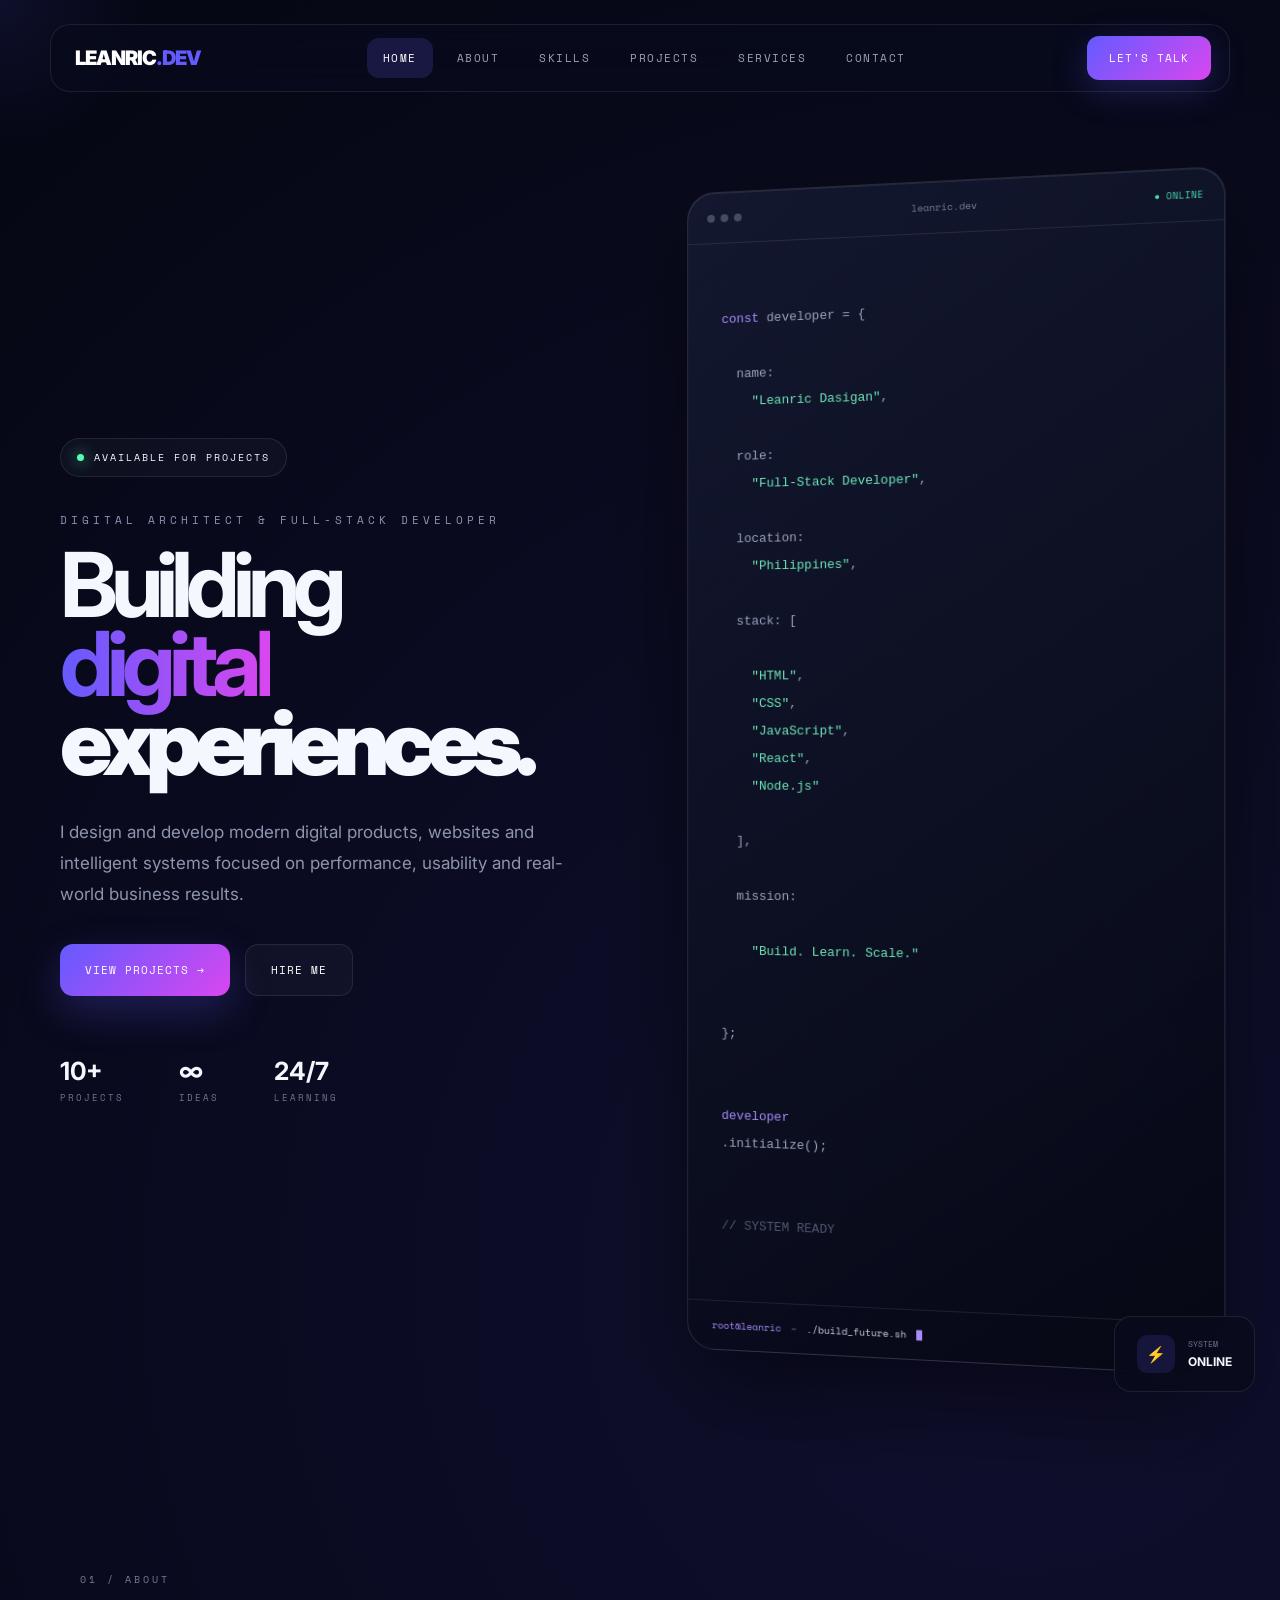
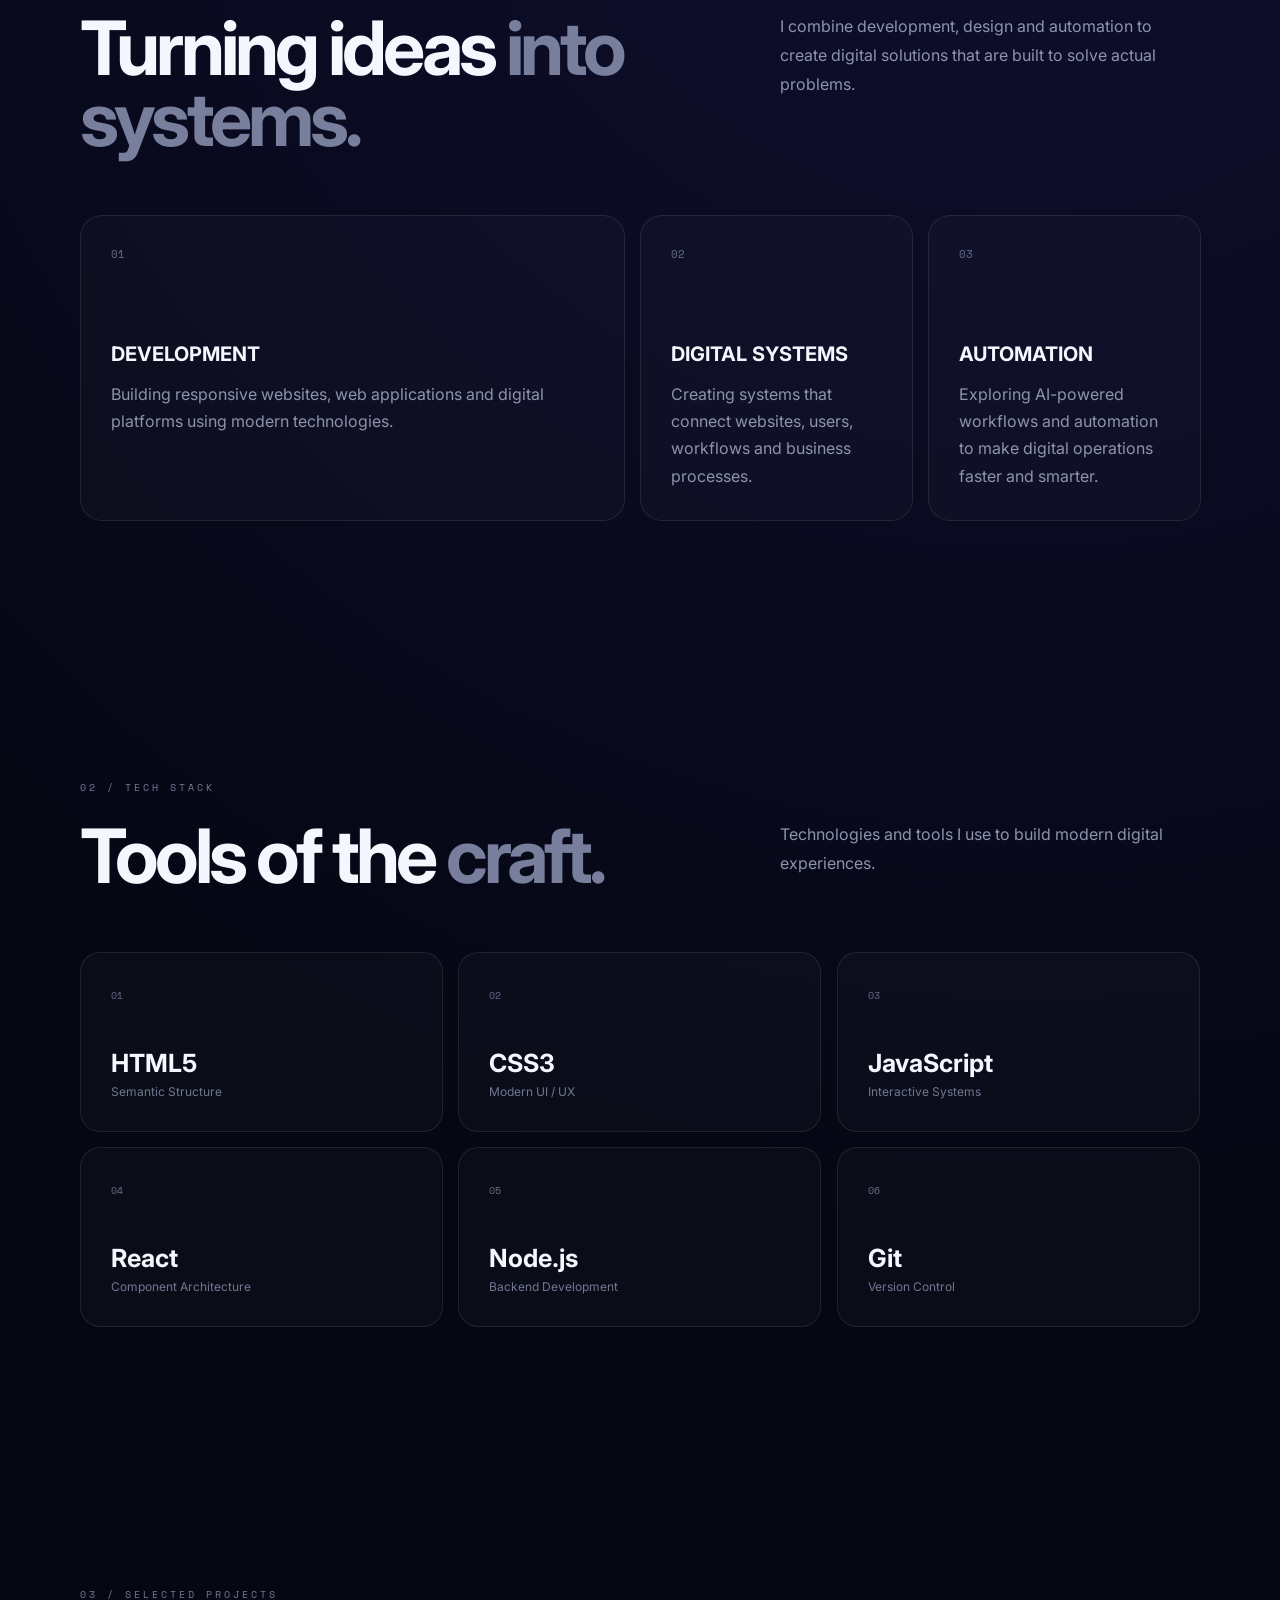
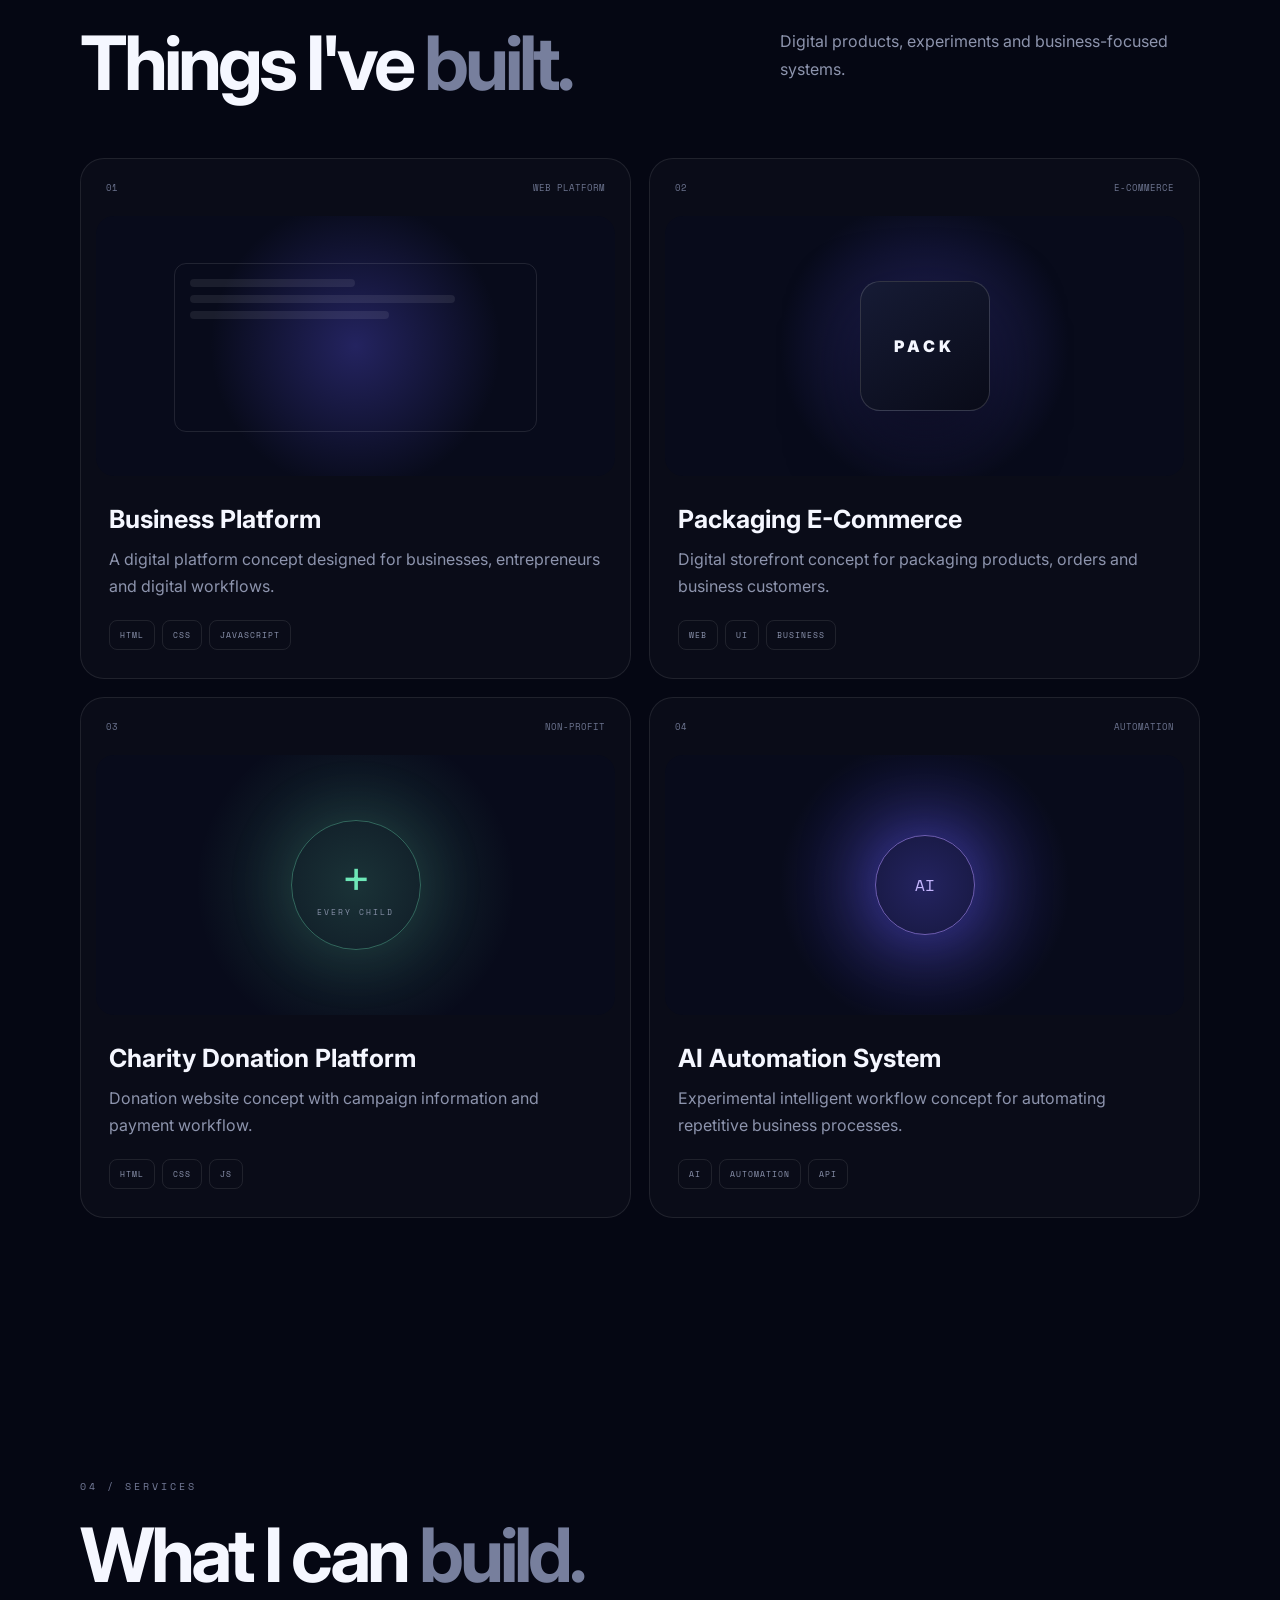
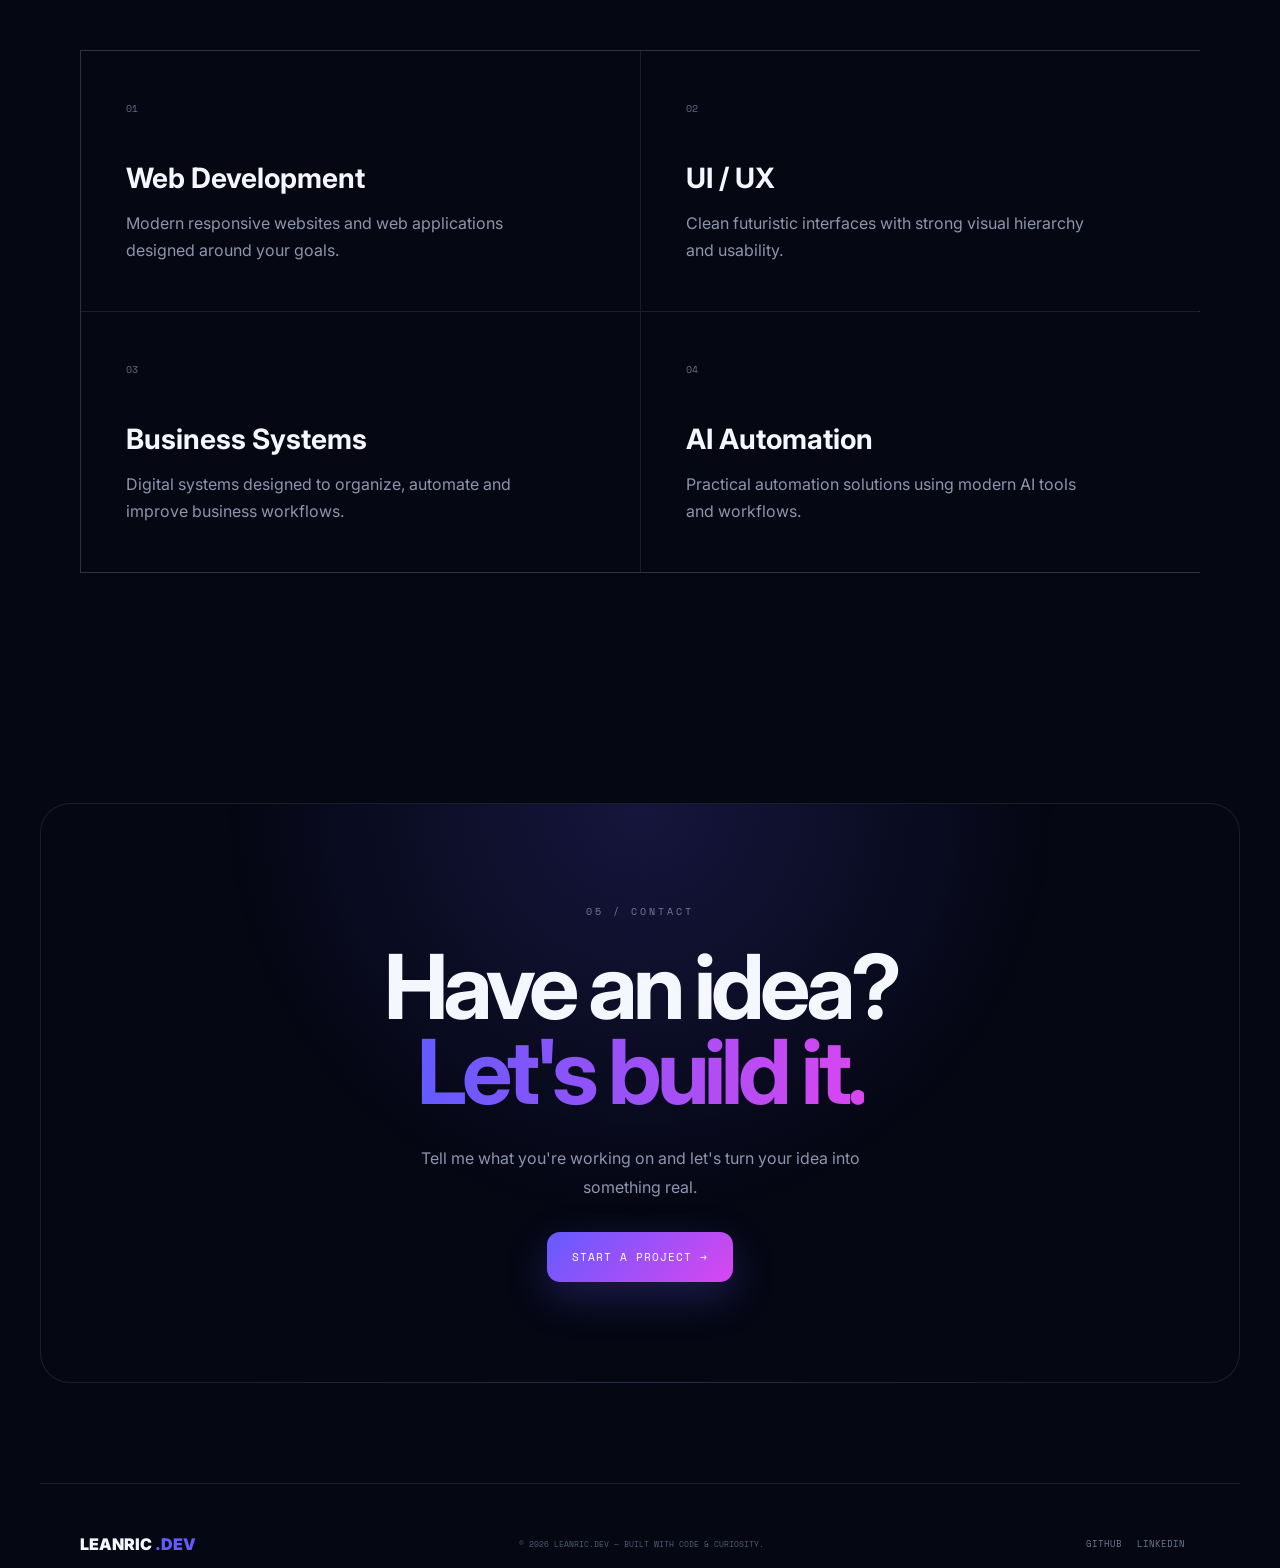
==== index.html @ 0367f693 "Initial portfolio website" ====
<!DOCTYPE html>
<html lang="en">

<head>

    <meta charset="UTF-8">

    <meta
        name="viewport"
        content="width=device-width, initial-scale=1.0"
    >

    <title>LEANRIC.DEV — Full-Stack Developer</title>

    <meta
        name="description"
        content="Leanric Dasigan — Digital Architect & Full-Stack Developer building modern websites, digital products and intelligent systems."
    >

    <meta
        name="theme-color"
        content="#050713"
    >

    <link rel="stylesheet" href="style.css">

    <link
        rel="preconnect"
        href="https://fonts.googleapis.com"
    >

    <link
        rel="preconnect"
        href="https://fonts.gstatic.com"
        crossorigin
    >

    <link
        href="https://fonts.googleapis.com/css2?family=Inter:wght@400;500;600;700;800;900&family=Space+Mono:wght@400;700&display=swap"
        rel="stylesheet"
    >

</head>


<body>

<div class="cursor-glow"></div>

<div class="background-grid"></div>


<!-- ================= NAVIGATION ================= -->

<header class="navbar">

    <a
        href="#home"
        class="logo"
    >
        LEANRIC<span>.DEV</span>
    </a>


    <nav>

        <a
            href="#home"
            class="active"
        >
            HOME
        </a>

        <a href="#about">
            ABOUT
        </a>

        <a href="#skills">
            SKILLS
        </a>

        <a href="#projects">
            PROJECTS
        </a>

        <a href="#services">
            SERVICES
        </a>

        <a href="#contact">
            CONTACT
        </a>

    </nav>


    <a
        href="#contact"
        class="nav-button"
    >
        LET'S TALK
    </a>

</header>


<!-- ================= HERO ================= -->

<main>

<section
    id="home"
    class="hero"
>

    <div class="hero-left">

        <div class="status-pill">

            <span class="status-dot"></span>

            AVAILABLE FOR PROJECTS

        </div>


        <p class="eyebrow">

            DIGITAL ARCHITECT & FULL-STACK DEVELOPER

        </p>


        <h1>

            Building

            <br>

            <span>digital</span>

            <br>

            <strong>experiences.</strong>

        </h1>


        <p class="hero-description">

            I design and develop modern digital products,
            websites and intelligent systems focused on
            performance, usability and real-world business results.

        </p>


        <div class="hero-buttons">

            <a
                href="#projects"
                class="primary-button"
            >
                VIEW PROJECTS →
            </a>


            <a
                href="#contact"
                class="secondary-button"
            >
                HIRE ME
            </a>

        </div>


        <div class="hero-stats">

            <div>

                <strong>10+</strong>

                <span>
                    PROJECTS
                </span>

            </div>


            <div>

                <strong>∞</strong>

                <span>
                    IDEAS
                </span>

            </div>


            <div>

                <strong>24/7</strong>

                <span>
                    LEARNING
                </span>

            </div>

        </div>

    </div>


    <!-- CODE INTERFACE -->

    <div class="hero-right">

        <div class="code-window">

            <div class="window-header">

                <div class="window-dots">

                    <span></span>
                    <span></span>
                    <span></span>

                </div>


                <div class="window-title">

                    leanric.dev

                </div>


                <div class="window-status">

                    ● ONLINE

                </div>

            </div>


            <div class="code-content">

<pre><code>
<span class="purple">const</span> developer = {

  name:
    <span class="green">"Leanric Dasigan"</span>,

  role:
    <span class="green">"Full-Stack Developer"</span>,

  location:
    <span class="green">"Philippines"</span>,

  stack: [

    <span class="green">"HTML"</span>,
    <span class="green">"CSS"</span>,
    <span class="green">"JavaScript"</span>,
    <span class="green">"React"</span>,
    <span class="green">"Node.js"</span>

  ],

  mission:
    <span class="green">
    "Build. Learn. Scale."
    </span>

};

<span class="purple">
developer
</span>.initialize();

<span class="comment">
// SYSTEM READY
</span>
</code></pre>

            </div>


            <div class="terminal-line">

                <span>
                    root@leanric
                </span>

                <span>
                    ~
                </span>

                <span class="terminal-command">
                    ./build_future.sh
                </span>

                <span class="cursor">
                    █
                </span>

            </div>

        </div>


        <div class="floating-card">

            <div class="floating-icon">
                ⚡
            </div>

            <div>

                <small>
                    SYSTEM
                </small>

                <strong>
                    ONLINE
                </strong>

            </div>

        </div>

    </div>

</section>


<!-- ================= ABOUT ================= -->

<section
    id="about"
    class="section"
>

    <div class="section-label">
        01 / ABOUT
    </div>


    <div class="section-heading">

        <h2>

            Turning ideas

            <span>
                into systems.
            </span>

        </h2>


        <p>

            I combine development, design and automation
            to create digital solutions that are built to
            solve actual problems.

        </p>

    </div>


    <div class="about-grid">

        <div class="about-card large">

            <div class="card-number">
                01
            </div>

            <h3>
                DEVELOPMENT
            </h3>

            <p>

                Building responsive websites, web applications
                and digital platforms using modern technologies.

            </p>

        </div>


        <div class="about-card">

            <div class="card-number">
                02
            </div>

            <h3>
                DIGITAL SYSTEMS
            </h3>

            <p>

                Creating systems that connect websites,
                users, workflows and business processes.

            </p>

        </div>


        <div class="about-card">

            <div class="card-number">
                03
            </div>

            <h3>
                AUTOMATION
            </h3>

            <p>

                Exploring AI-powered workflows and automation
                to make digital operations faster and smarter.

            </p>

        </div>

    </div>

</section>


<!-- ================= SKILLS ================= -->

<section
    id="skills"
    class="section"
>

    <div class="section-label">
        02 / TECH STACK
    </div>


    <div class="section-heading">

        <h2>

            Tools of the

            <span>
                craft.
            </span>

        </h2>


        <p>

            Technologies and tools I use to build modern
            digital experiences.

        </p>

    </div>


    <div class="skills-grid">

        <div class="skill-card">

            <span>01</span>

            <h3>
                HTML5
            </h3>

            <p>
                Semantic Structure
            </p>

        </div>


        <div class="skill-card">

            <span>02</span>

            <h3>
                CSS3
            </h3>

            <p>
                Modern UI / UX
            </p>

        </div>


        <div class="skill-card">

            <span>03</span>

            <h3>
                JavaScript
            </h3>

            <p>
                Interactive Systems
            </p>

        </div>


        <div class="skill-card">

            <span>04</span>

            <h3>
                React
            </h3>

            <p>
                Component Architecture
            </p>

        </div>


        <div class="skill-card">

            <span>05</span>

            <h3>
                Node.js
            </h3>

            <p>
                Backend Development
            </p>

        </div>


        <div class="skill-card">

            <span>06</span>

            <h3>
                Git
            </h3>

            <p>
                Version Control
            </p>

        </div>

    </div>

</section>


<!-- ================= PROJECTS ================= -->

<section
    id="projects"
    class="section projects-section"
>

    <div class="section-label">
        03 / SELECTED PROJECTS
    </div>


    <div class="section-heading">

        <h2>

            Things I've

            <span>
                built.
            </span>

        </h2>


        <p>

            Digital products, experiments and
            business-focused systems.

        </p>

    </div>


    <div class="projects-grid">


        <!-- PROJECT 01 -->

        <article class="project-card featured">

            <div class="project-top">

                <span>
                    01
                </span>

                <span>
                    WEB PLATFORM
                </span>

            </div>


            <div class="project-visual">

                <div class="visual-glow"></div>

                <div class="fake-browser">

                    <div></div>
                    <div></div>
                    <div></div>

                </div>

            </div>


            <div class="project-info">

                <h3>
                    Business Platform
                </h3>

                <p>

                    A digital platform concept designed
                    for businesses, entrepreneurs and
                    digital workflows.

                </p>


                <div class="tags">

                    <span>
                        HTML
                    </span>

                    <span>
                        CSS
                    </span>

                    <span>
                        JAVASCRIPT
                    </span>

                </div>

            </div>

        </article>


        <!-- PROJECT 02 -->

        <article class="project-card">

            <div class="project-top">

                <span>
                    02
                </span>

                <span>
                    E-COMMERCE
                </span>

            </div>


            <div class="project-visual ecommerce">

                <div class="product-box">
                    PACK
                </div>

            </div>


            <div class="project-info">

                <h3>
                    Packaging E-Commerce
                </h3>

                <p>

                    Digital storefront concept for
                    packaging products, orders and
                    business customers.

                </p>


                <div class="tags">

                    <span>
                        WEB
                    </span>

                    <span>
                        UI
                    </span>

                    <span>
                        BUSINESS
                    </span>

                </div>

            </div>

        </article>


        <!-- PROJECT 03 -->

        <article class="project-card">

            <div class="project-top">

                <span>
                    03
                </span>

                <span>
                    NON-PROFIT
                </span>

            </div>


            <div class="project-visual charity">

                <div class="charity-core">

                    <span>
                        +
                    </span>

                    <small>
                        EVERY CHILD
                    </small>

                </div>

            </div>


            <div class="project-info">

                <h3>
                    Charity Donation Platform
                </h3>

                <p>

                    Donation website concept with
                    campaign information and payment
                    workflow.

                </p>


                <div class="tags">

                    <span>
                        HTML
                    </span>

                    <span>
                        CSS
                    </span>

                    <span>
                        JS
                    </span>

                </div>

            </div>

        </article>


        <!-- PROJECT 04 -->

        <article class="project-card">

            <div class="project-top">

                <span>
                    04
                </span>

                <span>
                    AUTOMATION
                </span>

            </div>


            <div class="project-visual ai">

                <div class="ai-core">
                    AI
                </div>

            </div>


            <div class="project-info">

                <h3>
                    AI Automation System
                </h3>

                <p>

                    Experimental intelligent workflow
                    concept for automating repetitive
                    business processes.

                </p>


                <div class="tags">

                    <span>
                        AI
                    </span>

                    <span>
                        AUTOMATION
                    </span>

                    <span>
                        API
                    </span>

                </div>

            </div>

        </article>

    </div>

</section>


<!-- ================= SERVICES ================= -->

<section
    id="services"
    class="section"
>

    <div class="section-label">
        04 / SERVICES
    </div>


    <div class="section-heading">

        <h2>

            What I can

            <span>
                build.
            </span>

        </h2>

    </div>


    <div class="services-grid">

        <div class="service">

            <span>
                01
            </span>

            <h3>
                Web Development
            </h3>

            <p>

                Modern responsive websites and web applications
                designed around your goals.

            </p>

        </div>


        <div class="service">

            <span>
                02
            </span>

            <h3>
                UI / UX
            </h3>

            <p>

                Clean futuristic interfaces with strong
                visual hierarchy and usability.

            </p>

        </div>


        <div class="service">

            <span>
                03
            </span>

            <h3>
                Business Systems
            </h3>

            <p>

                Digital systems designed to organize,
                automate and improve business workflows.

            </p>

        </div>


        <div class="service">

            <span>
                04
            </span>

            <h3>
                AI Automation
            </h3>

            <p>

                Practical automation solutions using
                modern AI tools and workflows.

            </p>

        </div>

    </div>

</section>


<!-- ================= CONTACT ================= -->

<section
    id="contact"
    class="contact-section"
>

    <div class="contact-inner">

        <div class="section-label">
            05 / CONTACT
        </div>


        <h2>

            Have an idea?

            <br>

            <span>
                Let's build it.
            </span>

        </h2>


        <p>

            Tell me what you're working on and
            let's turn your idea into something real.

        </p>


        <div class="contact-buttons">

            <a
                href="mailto:Dasiganleanric1@gmail.com"
                class="primary-button"
            >
                START A PROJECT → 
            </a>

        </div>

    </div>

</section>

</main>


<!-- ================= FOOTER ================= -->

<footer>

    <div class="footer-logo">

        LEANRIC<span>
            .DEV
        </span>

    </div>


    <p>

        © 2026 LEANRIC.DEV
        — BUILT WITH CODE & CURIOSITY.

    </p>


    <div class="footer-links">

        <a
            href="https://github.com/"
            target="_blank"
        >
            GITHUB
        </a>

        <a
            href="https://www.linkedin.com/in/leanric-dasigan-09428428a/"
            target="_blank"
        >
            LINKEDIN
        </a>

        <a
            href="https://www.facebook.com/profile.php?id=61579257759285
        >
            FACEBOOK
        </a>

    </div>

</footer>


<script src="script.js"></script>

</body>

</html>
---- style.css ----
* {
    margin: 0;
    padding: 0;
    box-sizing: border-box;
}

:root {

    --bg: #050713;
    --bg-soft: #080b1c;

    --text: #f5f7ff;
    --muted: #8d94ad;

    --purple: #635bff;
    --violet: #8c52ff;
    --pink: #d946ef;

    --border: rgba(255,255,255,0.09);

}

html {
    scroll-behavior: smooth;
}

body {

    background:
        radial-gradient(
            circle at 80% 20%,
            rgba(91, 70, 255, 0.12),
            transparent 30%
        ),
        var(--bg);

    color: var(--text);

    font-family: "Inter", sans-serif;

    overflow-x: hidden;

}


/* BACKGROUND */

.background-grid {

    position: fixed;

    inset: 0;

    pointer-events: none;

    opacity: .18;

    background-image:

        linear-gradient(
            rgba(255,255,255,.035) 1px,
            transparent 1px
        ),

        linear-gradient(
            90deg,
            rgba(255,255,255,.035) 1px,
            transparent 1px
        );

    background-size: 60px 60px;

    mask-image: linear-gradient(
        to bottom,
        black,
        transparent 90%
    );

}


/* CURSOR */

.cursor-glow {

    position: fixed;

    width: 350px;
    height: 350px;

    border-radius: 50%;

    background:
        radial-gradient(
            circle,
            rgba(99,91,255,.10),
            transparent 65%
        );

    pointer-events: none;

    transform: translate(-50%, -50%);

    z-index: 0;

}


/* NAVBAR */

.navbar {

    position: fixed;

    top: 24px;
    left: 50%;

    transform: translateX(-50%);

    width: min(1180px, calc(100% - 40px));

    height: 68px;

    display: flex;

    align-items: center;

    justify-content: space-between;

    padding: 0 18px 0 24px;

    background:
        rgba(8, 11, 28, .75);

    border: 1px solid var(--border);

    backdrop-filter: blur(20px);

    border-radius: 20px;

    z-index: 1000;

}


.logo {

    font-weight: 900;

    letter-spacing: -1px;

    font-size: 20px;

}

.logo span,
.footer-logo span {

    color: var(--purple);

}


.navbar nav {

    display: flex;

    gap: 8px;

}


.navbar nav a {

    text-decoration: none;

    color: #9ca3b8;

    padding: 12px 16px;

    font-family: "Space Mono", monospace;

    font-size: 11px;

    letter-spacing: 1.5px;

    border-radius: 12px;

    transition: .3s;

}


.navbar nav a:hover,
.navbar nav a.active {

    color: white;

    background: rgba(99,91,255,.18);

}


.nav-button {

    text-decoration: none;

    color: white;

    font-size: 11px;

    font-family: "Space Mono", monospace;

    letter-spacing: 1px;

    background: linear-gradient(
        135deg,
        var(--purple),
        var(--pink)
    );

    padding: 14px 22px;

    border-radius: 12px;

    box-shadow:
        0 10px 35px rgba(99,91,255,.25);

}


/* HERO */

.hero {

    min-height: 100vh;

    max-width: 1400px;

    margin: auto;

    padding: 180px 60px 80px;

    display: grid;

    grid-template-columns: 1fr 1fr;

    align-items: center;

    gap: 80px;

}


.status-pill {

    display: inline-flex;

    align-items: center;

    gap: 10px;

    border: 1px solid var(--border);

    background: rgba(255,255,255,.03);

    padding: 11px 16px;

    border-radius: 50px;

    font-family: "Space Mono", monospace;

    font-size: 10px;

    letter-spacing: 2px;

    margin-bottom: 35px;

}


.status-dot {

    width: 7px;
    height: 7px;

    background: #55ffb1;

    border-radius: 50%;

    box-shadow:
        0 0 15px #55ffb1;

}


.eyebrow {

    font-family: "Space Mono", monospace;

    font-size: 11px;

    letter-spacing: 4px;

    color: #8d95b4;

    margin-bottom: 18px;

}


.hero h1 {

    font-size: clamp(60px, 7vw, 105px);

    line-height: .88;

    letter-spacing: -7px;

    margin-bottom: 35px;

}


.hero h1 span {

    background:
        linear-gradient(
            90deg,
            #635bff,
            #d946ef
        );

    -webkit-background-clip: text;

    color: transparent;

}


.hero h1 strong {

    font-weight: 900;

}


.hero-description {

    max-width: 600px;

    color: var(--muted);

    font-size: 17px;

    line-height: 1.8;

}


.hero-buttons {

    display: flex;

    gap: 15px;

    margin-top: 35px;

}


.primary-button,
.secondary-button {

    display: inline-flex;

    align-items: center;

    justify-content: center;

    text-decoration: none;

    padding: 17px 25px;

    border-radius: 13px;

    font-family: "Space Mono", monospace;

    font-size: 11px;

    letter-spacing: 1px;

    transition: .3s;

}


.primary-button {

    color: white;

    background:
        linear-gradient(
            135deg,
            var(--purple),
            var(--pink)
        );

    box-shadow:
        0 15px 40px rgba(99,91,255,.25);

}


.primary-button:hover {

    transform: translateY(-4px);

    box-shadow:
        0 20px 50px rgba(99,91,255,.4);

}


.secondary-button {

    color: white;

    border: 1px solid var(--border);

    background: rgba(255,255,255,.03);

}


.secondary-button:hover {

    background: rgba(255,255,255,.08);

}


.hero-stats {

    display: flex;

    gap: 55px;

    margin-top: 60px;

}


.hero-stats div {

    display: flex;

    flex-direction: column;

    gap: 5px;

}


.hero-stats strong {

    font-size: 25px;

}


.hero-stats span {

    font-family: "Space Mono", monospace;

    font-size: 9px;

    letter-spacing: 2px;

    color: #6f7690;

}


/* CODE WINDOW */

.hero-right {

    position: relative;

}


.code-window {

    border: 1px solid rgba(255,255,255,.12);

    background:
        linear-gradient(
            145deg,
            rgba(20,25,50,.85),
            rgba(5,7,19,.95)
        );

    border-radius: 28px;

    overflow: hidden;

    box-shadow:
        0 40px 100px rgba(0,0,0,.5),
        inset 0 1px rgba(255,255,255,.08);

    transform: perspective(1000px) rotateY(-5deg);

}


.window-header {

    height: 52px;

    display: flex;

    align-items: center;

    justify-content: space-between;

    padding: 0 20px;

    border-bottom: 1px solid var(--border);

}


.window-dots {

    display: flex;

    gap: 6px;

}


.window-dots span {

    width: 8px;
    height: 8px;

    border-radius: 50%;

    background: #444b63;

}


.window-title {

    font-family: "Space Mono", monospace;

    color: #717992;

    font-size: 10px;

}


.window-status {

    color: #48e0aa;

    font-family: "Space Mono", monospace;

    font-size: 9px;

}


.code-content {

    padding: 35px;

    min-height: 390px;

}


.code-content pre {

    font-family: "Space Mono", monospace;

    font-size: 13px;

    line-height: 2;

    color: #9aa2bd;

}


.purple {
    color: #a78bfa;
}

.green {
    color: #6ee7b7;
}

.comment {
    color: #50566f;
}


.terminal-line {

    border-top: 1px solid var(--border);

    padding: 17px 25px;

    font-family: "Space Mono", monospace;

    font-size: 10px;

    display: flex;

    gap: 10px;

    color: #69718d;

}


.terminal-line span:first-child {

    color: #a78bfa;

}


.terminal-command {

    color: #cbd1e5;

}


.cursor {

    color: #a78bfa;

    animation: blink 1s infinite;

}


@keyframes blink {

    50% {
        opacity: 0;
    }

}


.floating-card {

    position: absolute;

    right: -35px;
    bottom: -30px;

    padding: 18px 22px;

    display: flex;

    gap: 13px;

    align-items: center;

    background: rgba(9,12,28,.9);

    border: 1px solid var(--border);

    backdrop-filter: blur(20px);

    border-radius: 17px;

}


.floating-icon {

    width: 38px;
    height: 38px;

    display: grid;

    place-items: center;

    background: rgba(99,91,255,.15);

    border-radius: 10px;

}


.floating-card small {

    display: block;

    font-family: "Space Mono", monospace;

    font-size: 8px;

    color: #6d748e;

}


.floating-card strong {

    font-size: 12px;

}


/* SECTIONS */

.section {

    max-width: 1200px;

    margin: auto;

    padding: 130px 40px;

}


.section-label {

    font-family: "Space Mono", monospace;

    color: #747b98;

    font-size: 10px;

    letter-spacing: 3px;

    margin-bottom: 25px;

}


.section-heading {

    display: flex;

    justify-content: space-between;

    gap: 50px;

    margin-bottom: 60px;

}


.section-heading h2 {

    font-size: clamp(45px, 6vw, 75px);

    line-height: .95;

    letter-spacing: -4px;

}


.section-heading h2 span {

    color: #777f9d;

}


.section-heading p {

    max-width: 420px;

    color: var(--muted);

    line-height: 1.8;

}


/* ABOUT */

.about-grid {

    display: grid;

    grid-template-columns: 2fr 1fr 1fr;

    gap: 15px;

}


.about-card {

    min-height: 300px;

    padding: 30px;

    border: 1px solid var(--border);

    background: rgba(255,255,255,.025);

    border-radius: 22px;

    transition: .4s;

}


.about-card:hover {

    transform: translateY(-8px);

    border-color: rgba(99,91,255,.4);

}


.card-number {

    font-family: "Space Mono", monospace;

    color: #626a86;

    font-size: 11px;

    margin-bottom: 80px;

}


.about-card h3 {

    font-size: 20px;

    margin-bottom: 15px;

}


.about-card p {

    color: var(--muted);

    line-height: 1.7;

}


/* SKILLS */

.skills-grid {

    display: grid;

    grid-template-columns: repeat(3, 1fr);

    gap: 15px;

}


.skill-card {

    padding: 30px;

    min-height: 180px;

    border: 1px solid var(--border);

    border-radius: 20px;

    background: rgba(255,255,255,.025);

    transition: .4s;

}


.skill-card:hover {

    background: rgba(99,91,255,.08);

    transform: translateY(-6px);

}


.skill-card span {

    font-family: "Space Mono", monospace;

    font-size: 10px;

    color: #646c88;

}


.skill-card h3 {

    font-size: 25px;

    margin-top: 45px;

}


.skill-card p {

    color: #707891;

    font-size: 12px;

    margin-top: 6px;

}


/* PROJECTS */

.projects-grid {

    display: grid;

    grid-template-columns: repeat(2, 1fr);

    gap: 18px;

}


.project-card {

    border: 1px solid var(--border);

    border-radius: 24px;

    overflow: hidden;

    background: rgba(255,255,255,.025);

    transition: .4s;

}


.project-card:hover {

    transform: translateY(-8px);

    border-color: rgba(99,91,255,.35);

}


.project-top {

    padding: 22px 25px;

    display: flex;

    justify-content: space-between;

    font-family: "Space Mono", monospace;

    font-size: 9px;

    color: #6c748f;

}


.project-visual {

    height: 260px;

    margin: 0 15px;

    border-radius: 18px;

    background:
        radial-gradient(
            circle at 50% 50%,
            rgba(99,91,255,.3),
            transparent 50%
        ),
        #080b1b;

    position: relative;

    overflow: hidden;

}


.fake-browser {

    position: absolute;

    width: 70%;
    height: 65%;

    left: 15%;
    top: 18%;

    border: 1px solid rgba(255,255,255,.1);

    border-radius: 12px;

    padding: 15px;

    display: flex;

    gap: 8px;

    flex-direction: column;

}


.fake-browser div {

    height: 8px;

    border-radius: 10px;

    background: rgba(255,255,255,.08);

}


.fake-browser div:first-child {

    width: 50%;

}


.fake-browser div:nth-child(2) {

    width: 80%;

}


.fake-browser div:nth-child(3) {

    width: 60%;

}


.ecommerce {

    display: grid;

    place-items: center;

}


.product-box {

    width: 130px;
    height: 130px;

    display: grid;

    place-items: center;

    border: 1px solid rgba(255,255,255,.15);

    border-radius: 20px;

    font-weight: 900;

    letter-spacing: 4px;

    background:
        linear-gradient(
            145deg,
            #161b35,
            #090b18
        );

    box-shadow:
        0 30px 70px rgba(0,0,0,.5);

}


.ai {

    display: grid;

    place-items: center;

}


.ai-core {

    width: 100px;
    height: 100px;

    display: grid;

    place-items: center;

    border-radius: 50%;

    border: 1px solid rgba(167,139,250,.6);

    box-shadow:
        0 0 70px rgba(99,91,255,.5);

    font-family: "Space Mono", monospace;

    color: #c4b5fd;

}


.project-info {

    padding: 28px;

}


.project-info h3 {

    font-size: 25px;

    margin-bottom: 12px;

}


.project-info p {

    color: var(--muted);

    line-height: 1.7;

}


.tags {

    display: flex;

    gap: 7px;

    flex-wrap: wrap;

    margin-top: 20px;

}


.tags span {

    font-family: "Space Mono", monospace;

    font-size: 8px;

    letter-spacing: 1px;

    padding: 8px 10px;

    border-radius: 8px;

    border: 1px solid var(--border);

    color: #8e96b1;

}


/* SERVICES */

.services-grid {

    display: grid;

    grid-template-columns: repeat(2, 1fr);

    gap: 1px;

    background: var(--border);

    border: 1px solid var(--border);

}


.service {

    padding: 45px;

    min-height: 260px;

    background: var(--bg);

}


.service span {

    font-family: "Space Mono", monospace;

    font-size: 10px;

    color: #626a85;

}


.service h3 {

    font-size: 28px;

    margin: 45px 0 15px;

}


.service p {

    color: var(--muted);

    max-width: 400px;

    line-height: 1.7;

}


/* CONTACT */

.contact-section {

    max-width: 1200px;

    margin: 100px auto;

    padding: 100px 60px;

    border: 1px solid var(--border);

    border-radius: 30px;

    text-align: center;

    background:
        radial-gradient(
            circle at 50% 0%,
            rgba(99,91,255,.18),
            transparent 50%
        );

}


.contact-inner {

    max-width: 800px;

    margin: auto;

}


.contact-section h2 {

    font-size: clamp(50px, 7vw, 90px);

    line-height: .95;

    letter-spacing: -5px;

}


.contact-section h2 span {

    background:
        linear-gradient(
            90deg,
            #635bff,
            #d946ef
        );

    -webkit-background-clip: text;

    color: transparent;

}


.contact-section p {

    color: var(--muted);

    max-width: 500px;

    margin: 30px auto;

    line-height: 1.8;

}


/* FOOTER */

footer {

    max-width: 1200px;

    margin: auto;

    padding: 50px 40px;

    border-top: 1px solid var(--border);

    display: flex;

    justify-content: space-between;

    align-items: center;

    gap: 30px;

}


.footer-logo {

    font-weight: 900;

}


footer p {

    font-family: "Space Mono", monospace;

    font-size: 8px;

    color: #555d76;

}


.footer-links {

    display: flex;

    gap: 15px;

}


.footer-links a {

    text-decoration: none;

    color: #707891;

    font-family: "Space Mono", monospace;

    font-size: 9px;

}


/* MOBILE */

@media (max-width: 900px) {

    .navbar nav {
        display: none;
    }

    .hero {

        grid-template-columns: 1fr;

        padding: 150px 25px 70px;

    }

    .hero h1 {

        letter-spacing: -4px;

    }

    .hero-right {

        margin-top: 30px;

    }

    .code-window {

        transform: none;

    }

    .about-grid {

        grid-template-columns: 1fr;

    }

    .skills-grid {

        grid-template-columns: 1fr 1fr;

    }

    .section-heading {

        flex-direction: column;

    }

    .projects-grid {

        grid-template-columns: 1fr;

    }

}


@media (max-width: 600px) {

    .navbar {

        top: 12px;

        width: calc(100% - 20px);

    }

    .nav-button {

        display: none;

    }

    .hero {

        padding-left: 20px;
        padding-right: 20px;

    }

    .hero h1 {

        font-size: 58px;

    }

    .hero-description {

        font-size: 15px;

    }

    .hero-stats {

        gap: 25px;

    }

    .skills-grid {

        grid-template-columns: 1fr;

    }

    .services-grid {

        grid-template-columns: 1fr;

    }

    .section {

        padding: 90px 20px;

    }

    .contact-section {

        margin: 40px 20px;

        padding: 70px 25px;

    }

    footer {

        flex-direction: column;

        text-align: center;

    }

}.reveal {

    opacity: 0;

    transform: translateY(40px);

    transition:
        opacity .8s ease,
        transform .8s ease;

}


.reveal.visible {

    opacity: 1;

    transform: translateY(0);

}/* =========================================
   LEANRIC.DEV FINAL POLISH
========================================= */


a {
    -webkit-tap-highlight-color: transparent;
}


.logo {
    text-decoration: none;
    color: white;
}


.primary-button,
.secondary-button,
.nav-button {
    cursor: pointer;
}


.contact-buttons {

    display: flex;

    justify-content: center;

    margin-top: 25px;

}


.charity {

    display: grid;

    place-items: center;

    background:
        radial-gradient(
            circle,
            rgba(110,231,183,.18),
            transparent 55%
        ),
        #080b1b;

}


.charity-core {

    width: 130px;

    height: 130px;

    border-radius: 50%;

    display: flex;

    flex-direction: column;

    justify-content: center;

    align-items: center;

    gap: 8px;

    border: 1px solid rgba(110,231,183,.35);

    box-shadow:
        0 0 70px rgba(110,231,183,.15);

}


.charity-core span {

    font-size: 45px;

    color: #6ee7b7;

    line-height: 1;

}


.charity-core small {

    font-family:
        "Space Mono",
        monospace;

    font-size: 8px;

    letter-spacing: 2px;

    color: #8992aa;

}


.project-card {

    position: relative;

}


.project-card::after {

    content: "";

    position: absolute;

    inset: 0;

    pointer-events: none;

    opacity: 0;

    transition: .4s;

    background:
        radial-gradient(
            circle at 50% 0%,
            rgba(99,91,255,.10),
            transparent 45%
        );

}


.project-card:hover::after {

    opacity: 1;

}


.skill-card,
.about-card,
.service,
.project-card {

    will-change: transform;

}


@media (max-width: 900px) {

    .navbar {

        padding-left: 18px;

    }

    .navbar nav {

        display: none;

    }

}


@media (max-width: 600px) {

    .hero-stats {

        flex-wrap: wrap;

    }

    .hero-right {

        width: 100%;

    }

    .code-content {

        padding: 20px;

        overflow-x: auto;

    }

    .code-content pre {

        font-size: 10px;

    }

    .floating-card {

        right: 10px;

        bottom: -20px;

    }

}
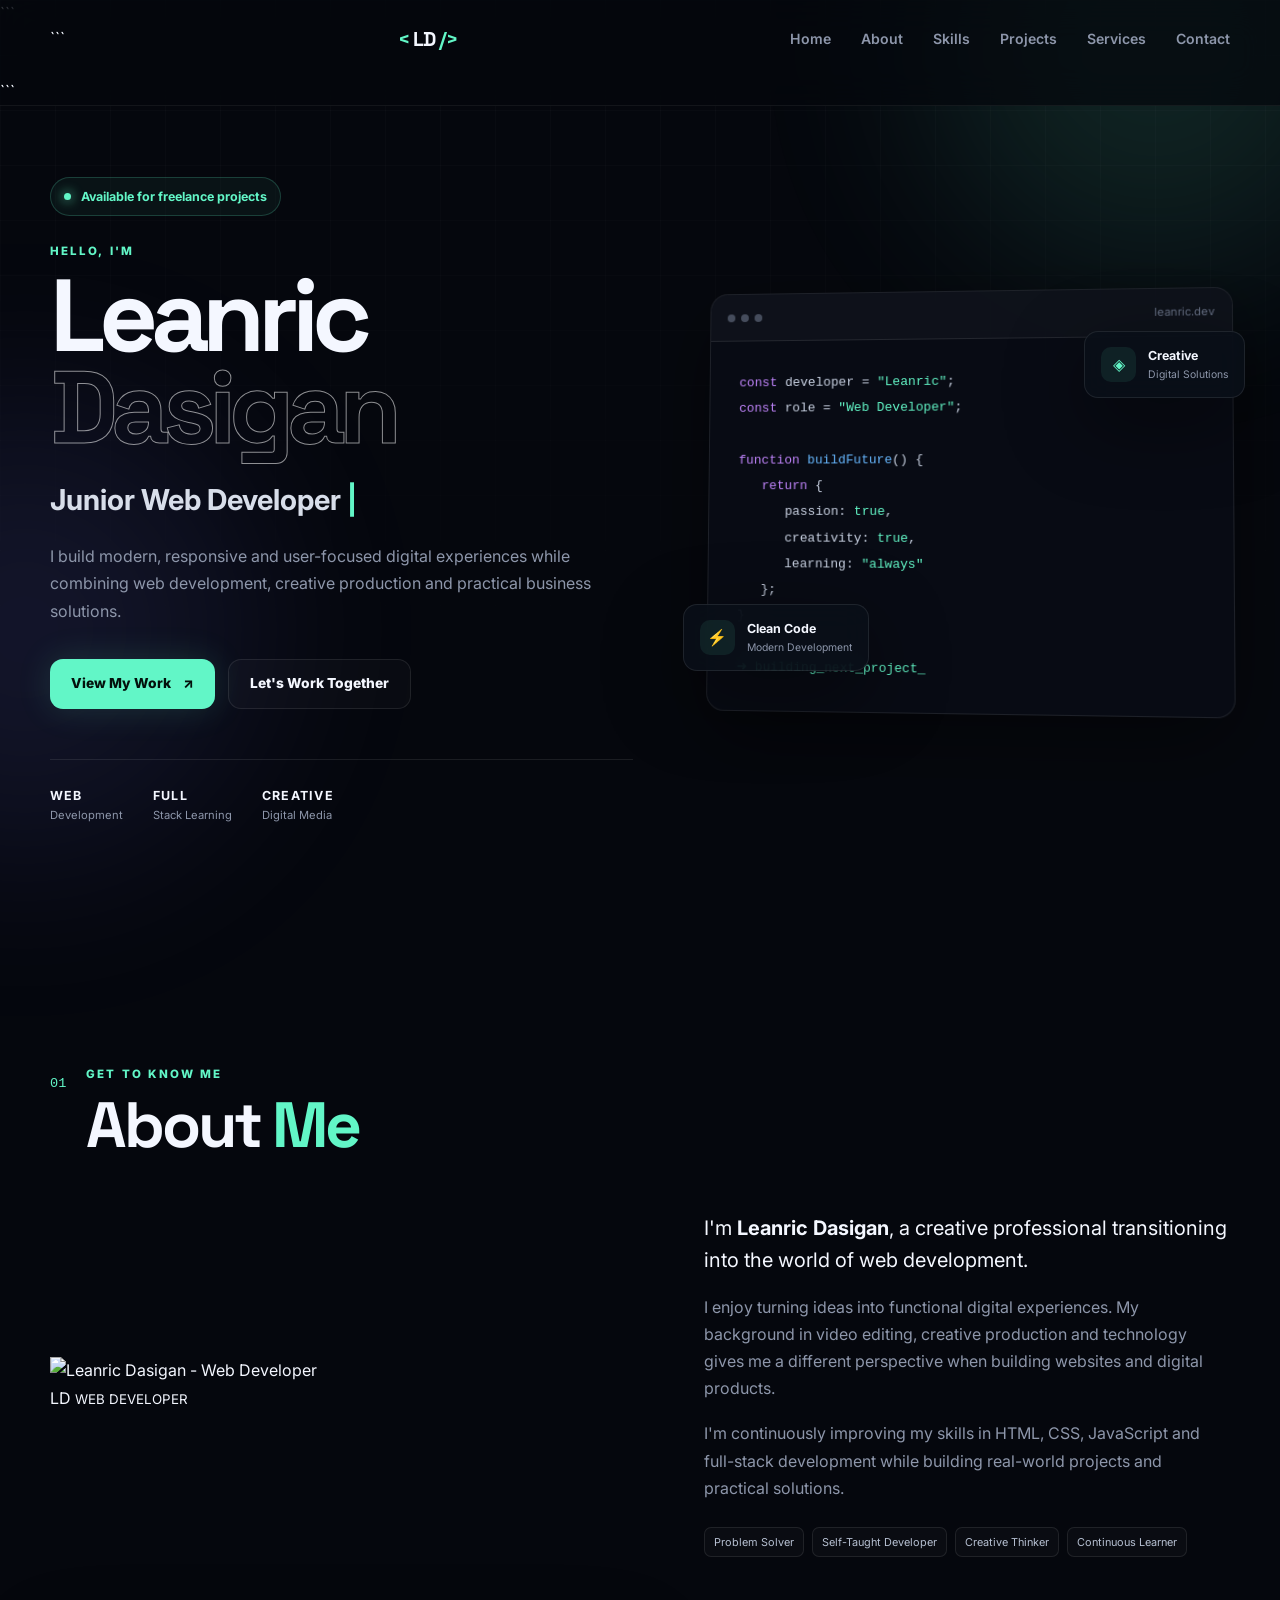
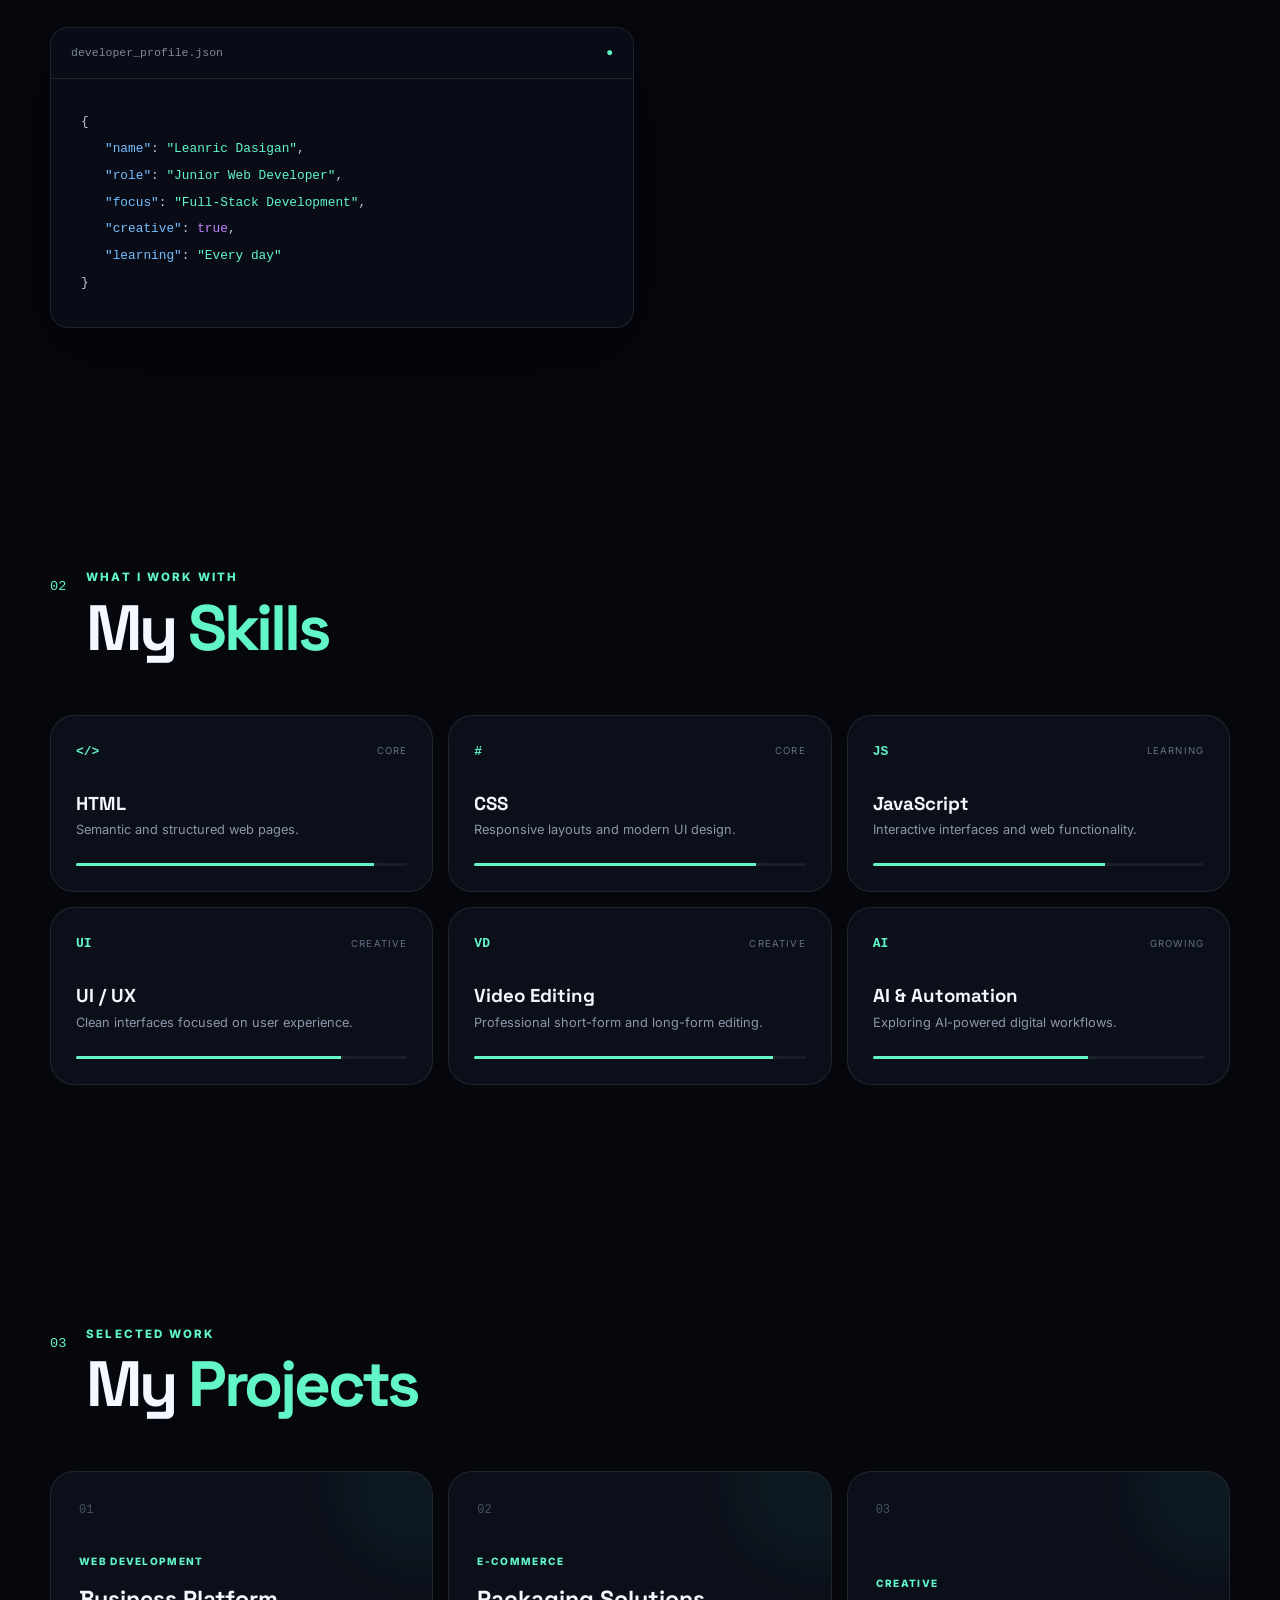
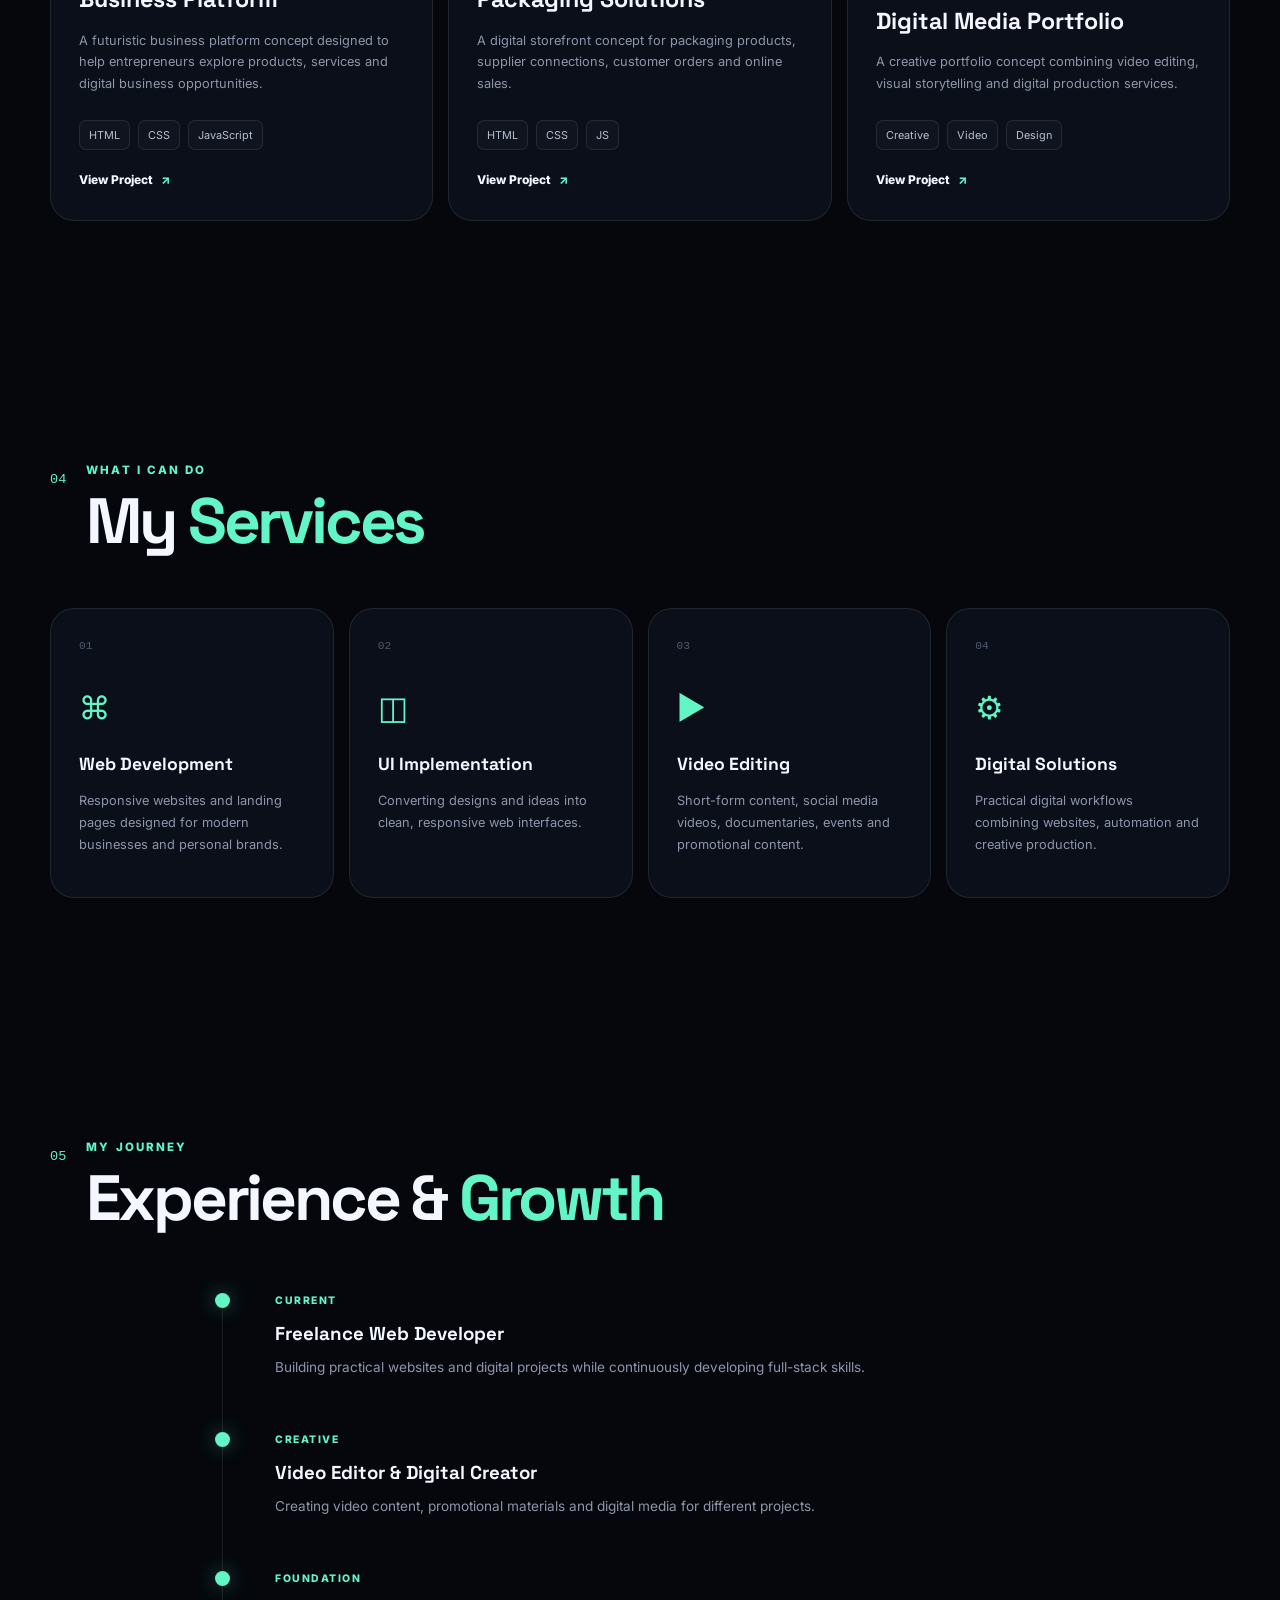
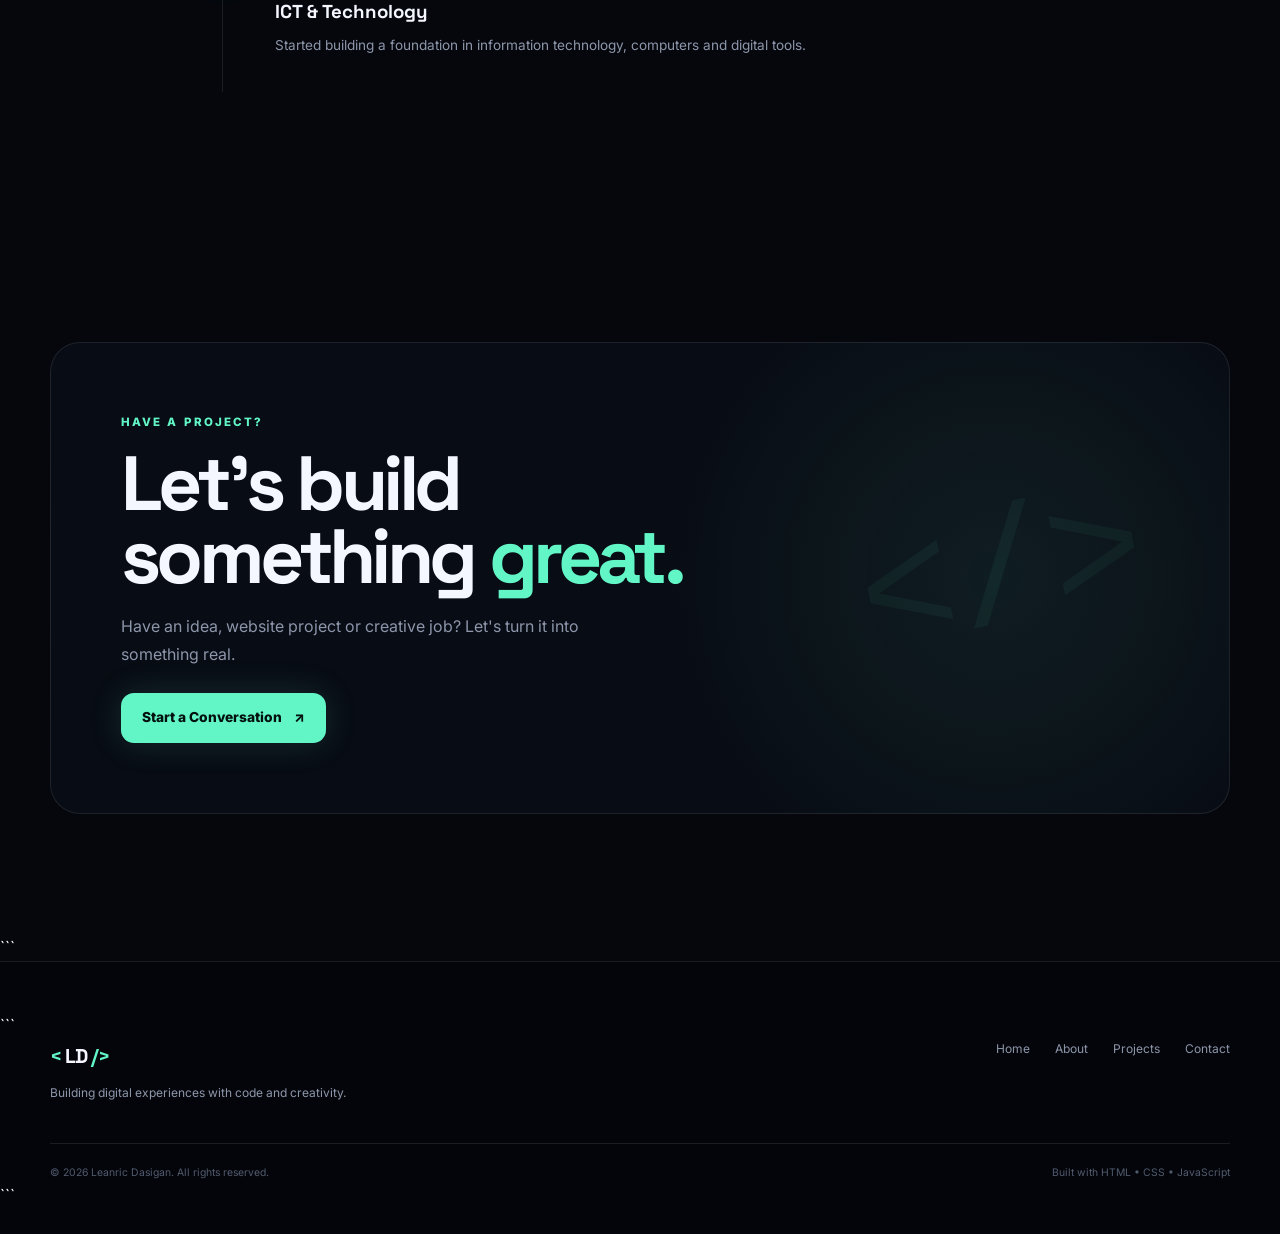
==== commit f41ce53d: "Add profile image" ====
--- a/index.html
+++ b/index.html
@@ -1,1096 +1,692 @@
 <!DOCTYPE html>
+
 <html lang="en">
-
 <head>
-
-    <meta charset="UTF-8">
-
-    <meta
-        name="viewport"
-        content="width=device-width, initial-scale=1.0"
-    >
-
-    <title>LEANRIC.DEV — Full-Stack Developer</title>
-
-    <meta
-        name="description"
-        content="Leanric Dasigan — Digital Architect & Full-Stack Developer building modern websites, digital products and intelligent systems."
-    >
-
-    <meta
-        name="theme-color"
-        content="#050713"
-    >
-
-    <link rel="stylesheet" href="style.css">
-
-    <link
-        rel="preconnect"
-        href="https://fonts.googleapis.com"
-    >
-
-    <link
-        rel="preconnect"
-        href="https://fonts.gstatic.com"
-        crossorigin
-    >
-
-    <link
-        href="https://fonts.googleapis.com/css2?family=Inter:wght@400;500;600;700;800;900&family=Space+Mono:wght@400;700&display=swap"
-        rel="stylesheet"
-    >
-
+  <meta charset="UTF-8">
+  <meta name="viewport" content="width=device-width, initial-scale=1.0">
+
+  <meta name="description" content="Leanric Dasigan — Junior Web Developer, Full-Stack Developer and Creative Digital Specialist.">
+  <meta name="author" content="Leanric Dasigan">
+
+  <meta property="og:title" content="Leanric Dasigan — Developer Portfolio">
+  <meta property="og:description" content="Junior Web Developer & Creative Digital Specialist.">
+  <meta property="og:type" content="website">
+
+  <title>Leanric Dasigan | Web Developer</title>
+
+  <link rel="preconnect" href="https://fonts.googleapis.com">
+  <link rel="preconnect" href="https://fonts.gstatic.com" crossorigin>
+  <link href="https://fonts.googleapis.com/css2?family=Inter:wght@400;500;600;700;800&family=Space+Grotesk:wght@400;500;600;700&display=swap" rel="stylesheet">
+
+  <link rel="stylesheet" href="style.css">
 </head>
 
-
 <body>
 
-<div class="cursor-glow"></div>
-
-<div class="background-grid"></div>
-
-
-<!-- ================= NAVIGATION ================= -->
-
-<header class="navbar">
-
-    <a
-        href="#home"
-        class="logo"
-    >
-        LEANRIC<span>.DEV</span>
+  <!-- Background -->
+
+  <div class="background-grid"></div>
+  <div class="glow glow-one"></div>
+  <div class="glow glow-two"></div>
+
+  <!-- Navigation -->
+
+  <header class="navbar">
+    <div class="nav-container">
+
+```
+  <a href="#home" class="logo">
+    <span class="logo-bracket">&lt;</span>
+    LD
+    <span class="logo-bracket">/&gt;</span>
+  </a>
+
+  <nav class="nav-links" id="navLinks">
+    <a href="#home">Home</a>
+    <a href="#about">About</a>
+    <a href="#skills">Skills</a>
+    <a href="#projects">Projects</a>
+    <a href="#services">Services</a>
+    <a href="#contact">Contact</a>
+  </nav>
+
+  <button class="menu-toggle" id="menuToggle" aria-label="Open navigation">
+    ☰
+  </button>
+
+</div>
+```
+
+  </header>
+
+  <!-- Hero -->
+
+  <main>
+
+```
+<section class="hero section" id="home">
+
+  <div class="hero-content">
+
+    <div class="status-badge">
+      <span class="status-dot"></span>
+      Available for freelance projects
+    </div>
+
+    <p class="eyebrow">HELLO, I'M</p>
+
+    <h1>
+      Leanric
+      <span>Dasigan</span>
+    </h1>
+
+    <h2>
+      Junior Web Developer
+      <span class="typing-cursor">|</span>
+    </h2>
+
+    <p class="hero-description">
+      I build modern, responsive and user-focused digital experiences
+      while combining web development, creative production and
+      practical business solutions.
+    </p>
+
+    <div class="hero-buttons">
+      <a href="#projects" class="btn btn-primary">
+        View My Work
+        <span>↗</span>
+      </a>
+
+      <a href="#contact" class="btn btn-secondary">
+        Let's Work Together
+      </a>
+    </div>
+
+    <div class="hero-stats">
+
+      <div class="stat">
+        <strong>WEB</strong>
+        <span>Development</span>
+      </div>
+
+      <div class="stat">
+        <strong>FULL</strong>
+        <span>Stack Learning</span>
+      </div>
+
+      <div class="stat">
+        <strong>CREATIVE</strong>
+        <span>Digital Media</span>
+      </div>
+
+    </div>
+
+  </div>
+
+  <div class="hero-visual">
+
+    <div class="code-window">
+
+      <div class="window-bar">
+        <div class="window-dots">
+          <span></span>
+          <span></span>
+          <span></span>
+        </div>
+
+        <span class="window-title">leanric.dev</span>
+      </div>
+
+      <div class="code-content">
+
+        <p>
+          <span class="code-purple">const</span>
+          developer =
+          <span class="code-green">"Leanric"</span>;
+        </p>
+
+        <p>
+          <span class="code-purple">const</span>
+          role =
+          <span class="code-green">"Web Developer"</span>;
+        </p>
+
+        <br>
+
+        <p>
+          <span class="code-purple">function</span>
+          <span class="code-blue">buildFuture</span>() {
+        </p>
+
+        <p class="indent">
+          <span class="code-purple">return</span> {
+        </p>
+
+        <p class="indent-double">
+          passion:
+          <span class="code-green">true</span>,
+        </p>
+
+        <p class="indent-double">
+          creativity:
+          <span class="code-green">true</span>,
+        </p>
+
+        <p class="indent-double">
+          learning:
+          <span class="code-green">"always"</span>
+        </p>
+
+        <p class="indent">};</p>
+
+        <p>}</p>
+
+        <p class="terminal-line">
+          <span>➜</span> building_next_project<span class="blink">_</span>
+        </p>
+
+      </div>
+
+    </div>
+
+    <div class="floating-card card-one">
+      <span class="card-icon">⚡</span>
+      <div>
+        <strong>Clean Code</strong>
+        <small>Modern Development</small>
+      </div>
+    </div>
+
+    <div class="floating-card card-two">
+      <span class="card-icon">◈</span>
+      <div>
+        <strong>Creative</strong>
+        <small>Digital Solutions</small>
+      </div>
+    </div>
+
+  </div>
+
+</section>
+
+<!-- About -->
+<section class="section about-section" id="about">
+
+  <div class="section-heading">
+    <span class="section-number">01</span>
+    <div>
+      <p class="section-label">GET TO KNOW ME</p>
+      <h2>About <span>Me</span></h2>
+    </div>
+  </div>
+
+  <div class="about-grid">
+
+  <div class="about-photo">
+    <div class="photo-frame">
+      <img src="images/leanric-profile.jpg" alt="Leanric Dasigan - Web Developer">
+      <div class="photo-glow"></div>
+    </div>
+    <div class="photo-label">
+      <span>LD</span>
+      <small>WEB DEVELOPER</small>
+    </div>
+  </div>
+
+  <div class="about-text">
+
+      <p class="lead">
+        I'm <strong>Leanric Dasigan</strong>, a creative professional
+        transitioning into the world of web development.
+      </p>
+
+      <p>
+        I enjoy turning ideas into functional digital experiences.
+        My background in video editing, creative production and
+        technology gives me a different perspective when building
+        websites and digital products.
+      </p>
+
+      <p>
+        I'm continuously improving my skills in HTML, CSS, JavaScript
+        and full-stack development while building real-world projects
+        and practical solutions.
+      </p>
+
+      <div class="about-tags">
+        <span>Problem Solver</span>
+        <span>Self-Taught Developer</span>
+        <span>Creative Thinker</span>
+        <span>Continuous Learner</span>
+      </div>
+
+    </div>
+
+    <div class="about-terminal">
+
+      <div class="terminal-header">
+        <span>developer_profile.json</span>
+        <span>●</span>
+      </div>
+
+      <div class="terminal-body">
+
+        <p>{</p>
+
+        <p class="indent">
+          <span class="json-key">"name"</span>:
+          <span class="json-string">"Leanric Dasigan"</span>,
+        </p>
+
+        <p class="indent">
+          <span class="json-key">"role"</span>:
+          <span class="json-string">"Junior Web Developer"</span>,
+        </p>
+
+        <p class="indent">
+          <span class="json-key">"focus"</span>:
+          <span class="json-string">"Full-Stack Development"</span>,
+        </p>
+
+        <p class="indent">
+          <span class="json-key">"creative"</span>:
+          <span class="json-value">true</span>,
+        </p>
+
+        <p class="indent">
+          <span class="json-key">"learning"</span>:
+          <span class="json-string">"Every day"</span>
+        </p>
+
+        <p>}</p>
+
+      </div>
+
+    </div>
+
+  </div>
+
+</section>
+
+<!-- Skills -->
+<section class="section" id="skills">
+
+  <div class="section-heading">
+    <span class="section-number">02</span>
+    <div>
+      <p class="section-label">WHAT I WORK WITH</p>
+      <h2>My <span>Skills</span></h2>
+    </div>
+  </div>
+
+  <div class="skills-grid">
+
+    <div class="skill-card">
+      <div class="skill-top">
+        <span class="skill-icon">&lt;/&gt;</span>
+        <span class="skill-level">CORE</span>
+      </div>
+      <h3>HTML</h3>
+      <p>Semantic and structured web pages.</p>
+      <div class="skill-line"><span style="width: 90%"></span></div>
+    </div>
+
+    <div class="skill-card">
+      <div class="skill-top">
+        <span class="skill-icon">#</span>
+        <span class="skill-level">CORE</span>
+      </div>
+      <h3>CSS</h3>
+      <p>Responsive layouts and modern UI design.</p>
+      <div class="skill-line"><span style="width: 85%"></span></div>
+    </div>
+
+    <div class="skill-card">
+      <div class="skill-top">
+        <span class="skill-icon">JS</span>
+        <span class="skill-level">LEARNING</span>
+      </div>
+      <h3>JavaScript</h3>
+      <p>Interactive interfaces and web functionality.</p>
+      <div class="skill-line"><span style="width: 70%"></span></div>
+    </div>
+
+    <div class="skill-card">
+      <div class="skill-top">
+        <span class="skill-icon">UI</span>
+        <span class="skill-level">CREATIVE</span>
+      </div>
+      <h3>UI / UX</h3>
+      <p>Clean interfaces focused on user experience.</p>
+      <div class="skill-line"><span style="width: 80%"></span></div>
+    </div>
+
+    <div class="skill-card">
+      <div class="skill-top">
+        <span class="skill-icon">VD</span>
+        <span class="skill-level">CREATIVE</span>
+      </div>
+      <h3>Video Editing</h3>
+      <p>Professional short-form and long-form editing.</p>
+      <div class="skill-line"><span style="width: 90%"></span></div>
+    </div>
+
+    <div class="skill-card">
+      <div class="skill-top">
+        <span class="skill-icon">AI</span>
+        <span class="skill-level">GROWING</span>
+      </div>
+      <h3>AI & Automation</h3>
+      <p>Exploring AI-powered digital workflows.</p>
+      <div class="skill-line"><span style="width: 65%"></span></div>
+    </div>
+
+  </div>
+
+</section>
+
+<!-- Projects -->
+<section class="section projects-section" id="projects">
+
+  <div class="section-heading">
+    <span class="section-number">03</span>
+    <div>
+      <p class="section-label">SELECTED WORK</p>
+      <h2>My <span>Projects</span></h2>
+    </div>
+  </div>
+
+  <div class="projects-grid">
+
+    <article class="project-card featured-project">
+
+      <div class="project-number">01</div>
+
+      <div class="project-content">
+
+        <div class="project-tag">WEB DEVELOPMENT</div>
+
+        <h3>Business Platform</h3>
+
+        <p>
+          A futuristic business platform concept designed to help
+          entrepreneurs explore products, services and digital
+          business opportunities.
+        </p>
+
+        <div class="project-tech">
+          <span>HTML</span>
+          <span>CSS</span>
+          <span>JavaScript</span>
+        </div>
+
+        <a href="#" class="project-link">
+          View Project <span>↗</span>
+        </a>
+
+      </div>
+
+    </article>
+
+    <article class="project-card">
+
+      <div class="project-number">02</div>
+
+      <div class="project-content">
+
+        <div class="project-tag">E-COMMERCE</div>
+
+        <h3>Packaging Solutions</h3>
+
+        <p>
+          A digital storefront concept for packaging products,
+          supplier connections, customer orders and online sales.
+        </p>
+
+        <div class="project-tech">
+          <span>HTML</span>
+          <span>CSS</span>
+          <span>JS</span>
+        </div>
+
+        <a href="#" class="project-link">
+          View Project <span>↗</span>
+        </a>
+
+      </div>
+
+    </article>
+
+    <article class="project-card">
+
+      <div class="project-number">03</div>
+
+      <div class="project-content">
+
+        <div class="project-tag">CREATIVE</div>
+
+        <h3>Digital Media Portfolio</h3>
+
+        <p>
+          A creative portfolio concept combining video editing,
+          visual storytelling and digital production services.
+        </p>
+
+        <div class="project-tech">
+          <span>Creative</span>
+          <span>Video</span>
+          <span>Design</span>
+        </div>
+
+        <a href="#" class="project-link">
+          View Project <span>↗</span>
+        </a>
+
+      </div>
+
+    </article>
+
+  </div>
+
+</section>
+
+<!-- Services -->
+<section class="section" id="services">
+
+  <div class="section-heading">
+    <span class="section-number">04</span>
+    <div>
+      <p class="section-label">WHAT I CAN DO</p>
+      <h2>My <span>Services</span></h2>
+    </div>
+  </div>
+
+  <div class="services-grid">
+
+    <div class="service-card">
+      <span class="service-number">01</span>
+      <span class="service-icon">⌘</span>
+      <h3>Web Development</h3>
+      <p>
+        Responsive websites and landing pages designed for modern
+        businesses and personal brands.
+      </p>
+    </div>
+
+    <div class="service-card">
+      <span class="service-number">02</span>
+      <span class="service-icon">◫</span>
+      <h3>UI Implementation</h3>
+      <p>
+        Converting designs and ideas into clean, responsive
+        web interfaces.
+      </p>
+    </div>
+
+    <div class="service-card">
+      <span class="service-number">03</span>
+      <span class="service-icon">▶</span>
+      <h3>Video Editing</h3>
+      <p>
+        Short-form content, social media videos, documentaries,
+        events and promotional content.
+      </p>
+    </div>
+
+    <div class="service-card">
+      <span class="service-number">04</span>
+      <span class="service-icon">⚙</span>
+      <h3>Digital Solutions</h3>
+      <p>
+        Practical digital workflows combining websites, automation
+        and creative production.
+      </p>
+    </div>
+
+  </div>
+
+</section>
+
+<!-- Experience -->
+<section class="section experience-section">
+
+  <div class="section-heading">
+    <span class="section-number">05</span>
+    <div>
+      <p class="section-label">MY JOURNEY</p>
+      <h2>Experience & <span>Growth</span></h2>
+    </div>
+  </div>
+
+  <div class="timeline">
+
+    <div class="timeline-item">
+
+      <div class="timeline-dot"></div>
+
+      <div class="timeline-content">
+        <span class="timeline-date">CURRENT</span>
+        <h3>Freelance Web Developer</h3>
+        <p>
+          Building practical websites and digital projects while
+          continuously developing full-stack skills.
+        </p>
+      </div>
+
+    </div>
+
+    <div class="timeline-item">
+
+      <div class="timeline-dot"></div>
+
+      <div class="timeline-content">
+        <span class="timeline-date">CREATIVE</span>
+        <h3>Video Editor & Digital Creator</h3>
+        <p>
+          Creating video content, promotional materials and
+          digital media for different projects.
+        </p>
+      </div>
+
+    </div>
+
+    <div class="timeline-item">
+
+      <div class="timeline-dot"></div>
+
+      <div class="timeline-content">
+        <span class="timeline-date">FOUNDATION</span>
+        <h3>ICT & Technology</h3>
+        <p>
+          Started building a foundation in information technology,
+          computers and digital tools.
+        </p>
+      </div>
+
+    </div>
+
+  </div>
+
+</section>
+
+<!-- Contact -->
+<section class="section contact-section" id="contact">
+
+  <div class="contact-box">
+
+    <div class="contact-content">
+
+      <p class="section-label">HAVE A PROJECT?</p>
+
+      <h2>
+        Let's build something
+        <span>great.</span>
+      </h2>
+
+      <p>
+        Have an idea, website project or creative job?
+        Let's turn it into something real.
+      </p>
+
+      <a href="mailto:dasiganleanric1@gmail.com" class="btn btn-primary">
+        Start a Conversation
+        <span>↗</span>
+      </a>
+
+    </div>
+
+    <div class="contact-decoration">
+      <span>&lt;/&gt;</span>
+    </div>
+
+  </div>
+
+</section>
+```
+
+  </main>
+
+  <!-- Footer -->
+
+  <footer class="footer">
+
+```
+<div class="footer-container">
+
+  <div>
+    <a href="#home" class="logo">
+      <span class="logo-bracket">&lt;</span>
+      LD
+      <span class="logo-bracket">/&gt;</span>
     </a>
 
-
-    <nav>
-
-        <a
-            href="#home"
-            class="active"
-        >
-            HOME
-        </a>
-
-        <a href="#about">
-            ABOUT
-        </a>
-
-        <a href="#skills">
-            SKILLS
-        </a>
-
-        <a href="#projects">
-            PROJECTS
-        </a>
-
-        <a href="#services">
-            SERVICES
-        </a>
-
-        <a href="#contact">
-            CONTACT
-        </a>
-
-    </nav>
-
-
-    <a
-        href="#contact"
-        class="nav-button"
-    >
-        LET'S TALK
-    </a>
-
-</header>
-
-
-<!-- ================= HERO ================= -->
-
-<main>
-
-<section
-    id="home"
-    class="hero"
->
-
-    <div class="hero-left">
-
-        <div class="status-pill">
-
-            <span class="status-dot"></span>
-
-            AVAILABLE FOR PROJECTS
-
-        </div>
-
-
-        <p class="eyebrow">
-
-            DIGITAL ARCHITECT & FULL-STACK DEVELOPER
-
-        </p>
-
-
-        <h1>
-
-            Building
-
-            <br>
-
-            <span>digital</span>
-
-            <br>
-
-            <strong>experiences.</strong>
-
-        </h1>
-
-
-        <p class="hero-description">
-
-            I design and develop modern digital products,
-            websites and intelligent systems focused on
-            performance, usability and real-world business results.
-
-        </p>
-
-
-        <div class="hero-buttons">
-
-            <a
-                href="#projects"
-                class="primary-button"
-            >
-                VIEW PROJECTS →
-            </a>
-
-
-            <a
-                href="#contact"
-                class="secondary-button"
-            >
-                HIRE ME
-            </a>
-
-        </div>
-
-
-        <div class="hero-stats">
-
-            <div>
-
-                <strong>10+</strong>
-
-                <span>
-                    PROJECTS
-                </span>
-
-            </div>
-
-
-            <div>
-
-                <strong>∞</strong>
-
-                <span>
-                    IDEAS
-                </span>
-
-            </div>
-
-
-            <div>
-
-                <strong>24/7</strong>
-
-                <span>
-                    LEARNING
-                </span>
-
-            </div>
-
-        </div>
-
-    </div>
-
-
-    <!-- CODE INTERFACE -->
-
-    <div class="hero-right">
-
-        <div class="code-window">
-
-            <div class="window-header">
-
-                <div class="window-dots">
-
-                    <span></span>
-                    <span></span>
-                    <span></span>
-
-                </div>
-
-
-                <div class="window-title">
-
-                    leanric.dev
-
-                </div>
-
-
-                <div class="window-status">
-
-                    ● ONLINE
-
-                </div>
-
-            </div>
-
-
-            <div class="code-content">
-
-<pre><code>
-<span class="purple">const</span> developer = {
-
-  name:
-    <span class="green">"Leanric Dasigan"</span>,
-
-  role:
-    <span class="green">"Full-Stack Developer"</span>,
-
-  location:
-    <span class="green">"Philippines"</span>,
-
-  stack: [
-
-    <span class="green">"HTML"</span>,
-    <span class="green">"CSS"</span>,
-    <span class="green">"JavaScript"</span>,
-    <span class="green">"React"</span>,
-    <span class="green">"Node.js"</span>
-
-  ],
-
-  mission:
-    <span class="green">
-    "Build. Learn. Scale."
-    </span>
-
-};
-
-<span class="purple">
-developer
-</span>.initialize();
-
-<span class="comment">
-// SYSTEM READY
-</span>
-</code></pre>
-
-            </div>
-
-
-            <div class="terminal-line">
-
-                <span>
-                    root@leanric
-                </span>
-
-                <span>
-                    ~
-                </span>
-
-                <span class="terminal-command">
-                    ./build_future.sh
-                </span>
-
-                <span class="cursor">
-                    █
-                </span>
-
-            </div>
-
-        </div>
-
-
-        <div class="floating-card">
-
-            <div class="floating-icon">
-                ⚡
-            </div>
-
-            <div>
-
-                <small>
-                    SYSTEM
-                </small>
-
-                <strong>
-                    ONLINE
-                </strong>
-
-            </div>
-
-        </div>
-
-    </div>
-
-</section>
-
-
-<!-- ================= ABOUT ================= -->
-
-<section
-    id="about"
-    class="section"
->
-
-    <div class="section-label">
-        01 / ABOUT
-    </div>
-
-
-    <div class="section-heading">
-
-        <h2>
-
-            Turning ideas
-
-            <span>
-                into systems.
-            </span>
-
-        </h2>
-
-
-        <p>
-
-            I combine development, design and automation
-            to create digital solutions that are built to
-            solve actual problems.
-
-        </p>
-
-    </div>
-
-
-    <div class="about-grid">
-
-        <div class="about-card large">
-
-            <div class="card-number">
-                01
-            </div>
-
-            <h3>
-                DEVELOPMENT
-            </h3>
-
-            <p>
-
-                Building responsive websites, web applications
-                and digital platforms using modern technologies.
-
-            </p>
-
-        </div>
-
-
-        <div class="about-card">
-
-            <div class="card-number">
-                02
-            </div>
-
-            <h3>
-                DIGITAL SYSTEMS
-            </h3>
-
-            <p>
-
-                Creating systems that connect websites,
-                users, workflows and business processes.
-
-            </p>
-
-        </div>
-
-
-        <div class="about-card">
-
-            <div class="card-number">
-                03
-            </div>
-
-            <h3>
-                AUTOMATION
-            </h3>
-
-            <p>
-
-                Exploring AI-powered workflows and automation
-                to make digital operations faster and smarter.
-
-            </p>
-
-        </div>
-
-    </div>
-
-</section>
-
-
-<!-- ================= SKILLS ================= -->
-
-<section
-    id="skills"
-    class="section"
->
-
-    <div class="section-label">
-        02 / TECH STACK
-    </div>
-
-
-    <div class="section-heading">
-
-        <h2>
-
-            Tools of the
-
-            <span>
-                craft.
-            </span>
-
-        </h2>
-
-
-        <p>
-
-            Technologies and tools I use to build modern
-            digital experiences.
-
-        </p>
-
-    </div>
-
-
-    <div class="skills-grid">
-
-        <div class="skill-card">
-
-            <span>01</span>
-
-            <h3>
-                HTML5
-            </h3>
-
-            <p>
-                Semantic Structure
-            </p>
-
-        </div>
-
-
-        <div class="skill-card">
-
-            <span>02</span>
-
-            <h3>
-                CSS3
-            </h3>
-
-            <p>
-                Modern UI / UX
-            </p>
-
-        </div>
-
-
-        <div class="skill-card">
-
-            <span>03</span>
-
-            <h3>
-                JavaScript
-            </h3>
-
-            <p>
-                Interactive Systems
-            </p>
-
-        </div>
-
-
-        <div class="skill-card">
-
-            <span>04</span>
-
-            <h3>
-                React
-            </h3>
-
-            <p>
-                Component Architecture
-            </p>
-
-        </div>
-
-
-        <div class="skill-card">
-
-            <span>05</span>
-
-            <h3>
-                Node.js
-            </h3>
-
-            <p>
-                Backend Development
-            </p>
-
-        </div>
-
-
-        <div class="skill-card">
-
-            <span>06</span>
-
-            <h3>
-                Git
-            </h3>
-
-            <p>
-                Version Control
-            </p>
-
-        </div>
-
-    </div>
-
-</section>
-
-
-<!-- ================= PROJECTS ================= -->
-
-<section
-    id="projects"
-    class="section projects-section"
->
-
-    <div class="section-label">
-        03 / SELECTED PROJECTS
-    </div>
-
-
-    <div class="section-heading">
-
-        <h2>
-
-            Things I've
-
-            <span>
-                built.
-            </span>
-
-        </h2>
-
-
-        <p>
-
-            Digital products, experiments and
-            business-focused systems.
-
-        </p>
-
-    </div>
-
-
-    <div class="projects-grid">
-
-
-        <!-- PROJECT 01 -->
-
-        <article class="project-card featured">
-
-            <div class="project-top">
-
-                <span>
-                    01
-                </span>
-
-                <span>
-                    WEB PLATFORM
-                </span>
-
-            </div>
-
-
-            <div class="project-visual">
-
-                <div class="visual-glow"></div>
-
-                <div class="fake-browser">
-
-                    <div></div>
-                    <div></div>
-                    <div></div>
-
-                </div>
-
-            </div>
-
-
-            <div class="project-info">
-
-                <h3>
-                    Business Platform
-                </h3>
-
-                <p>
-
-                    A digital platform concept designed
-                    for businesses, entrepreneurs and
-                    digital workflows.
-
-                </p>
-
-
-                <div class="tags">
-
-                    <span>
-                        HTML
-                    </span>
-
-                    <span>
-                        CSS
-                    </span>
-
-                    <span>
-                        JAVASCRIPT
-                    </span>
-
-                </div>
-
-            </div>
-
-        </article>
-
-
-        <!-- PROJECT 02 -->
-
-        <article class="project-card">
-
-            <div class="project-top">
-
-                <span>
-                    02
-                </span>
-
-                <span>
-                    E-COMMERCE
-                </span>
-
-            </div>
-
-
-            <div class="project-visual ecommerce">
-
-                <div class="product-box">
-                    PACK
-                </div>
-
-            </div>
-
-
-            <div class="project-info">
-
-                <h3>
-                    Packaging E-Commerce
-                </h3>
-
-                <p>
-
-                    Digital storefront concept for
-                    packaging products, orders and
-                    business customers.
-
-                </p>
-
-
-                <div class="tags">
-
-                    <span>
-                        WEB
-                    </span>
-
-                    <span>
-                        UI
-                    </span>
-
-                    <span>
-                        BUSINESS
-                    </span>
-
-                </div>
-
-            </div>
-
-        </article>
-
-
-        <!-- PROJECT 03 -->
-
-        <article class="project-card">
-
-            <div class="project-top">
-
-                <span>
-                    03
-                </span>
-
-                <span>
-                    NON-PROFIT
-                </span>
-
-            </div>
-
-
-            <div class="project-visual charity">
-
-                <div class="charity-core">
-
-                    <span>
-                        +
-                    </span>
-
-                    <small>
-                        EVERY CHILD
-                    </small>
-
-                </div>
-
-            </div>
-
-
-            <div class="project-info">
-
-                <h3>
-                    Charity Donation Platform
-                </h3>
-
-                <p>
-
-                    Donation website concept with
-                    campaign information and payment
-                    workflow.
-
-                </p>
-
-
-                <div class="tags">
-
-                    <span>
-                        HTML
-                    </span>
-
-                    <span>
-                        CSS
-                    </span>
-
-                    <span>
-                        JS
-                    </span>
-
-                </div>
-
-            </div>
-
-        </article>
-
-
-        <!-- PROJECT 04 -->
-
-        <article class="project-card">
-
-            <div class="project-top">
-
-                <span>
-                    04
-                </span>
-
-                <span>
-                    AUTOMATION
-                </span>
-
-            </div>
-
-
-            <div class="project-visual ai">
-
-                <div class="ai-core">
-                    AI
-                </div>
-
-            </div>
-
-
-            <div class="project-info">
-
-                <h3>
-                    AI Automation System
-                </h3>
-
-                <p>
-
-                    Experimental intelligent workflow
-                    concept for automating repetitive
-                    business processes.
-
-                </p>
-
-
-                <div class="tags">
-
-                    <span>
-                        AI
-                    </span>
-
-                    <span>
-                        AUTOMATION
-                    </span>
-
-                    <span>
-                        API
-                    </span>
-
-                </div>
-
-            </div>
-
-        </article>
-
-    </div>
-
-</section>
-
-
-<!-- ================= SERVICES ================= -->
-
-<section
-    id="services"
-    class="section"
->
-
-    <div class="section-label">
-        04 / SERVICES
-    </div>
-
-
-    <div class="section-heading">
-
-        <h2>
-
-            What I can
-
-            <span>
-                build.
-            </span>
-
-        </h2>
-
-    </div>
-
-
-    <div class="services-grid">
-
-        <div class="service">
-
-            <span>
-                01
-            </span>
-
-            <h3>
-                Web Development
-            </h3>
-
-            <p>
-
-                Modern responsive websites and web applications
-                designed around your goals.
-
-            </p>
-
-        </div>
-
-
-        <div class="service">
-
-            <span>
-                02
-            </span>
-
-            <h3>
-                UI / UX
-            </h3>
-
-            <p>
-
-                Clean futuristic interfaces with strong
-                visual hierarchy and usability.
-
-            </p>
-
-        </div>
-
-
-        <div class="service">
-
-            <span>
-                03
-            </span>
-
-            <h3>
-                Business Systems
-            </h3>
-
-            <p>
-
-                Digital systems designed to organize,
-                automate and improve business workflows.
-
-            </p>
-
-        </div>
-
-
-        <div class="service">
-
-            <span>
-                04
-            </span>
-
-            <h3>
-                AI Automation
-            </h3>
-
-            <p>
-
-                Practical automation solutions using
-                modern AI tools and workflows.
-
-            </p>
-
-        </div>
-
-    </div>
-
-</section>
-
-
-<!-- ================= CONTACT ================= -->
-
-<section
-    id="contact"
-    class="contact-section"
->
-
-    <div class="contact-inner">
-
-        <div class="section-label">
-            05 / CONTACT
-        </div>
-
-
-        <h2>
-
-            Have an idea?
-
-            <br>
-
-            <span>
-                Let's build it.
-            </span>
-
-        </h2>
-
-
-        <p>
-
-            Tell me what you're working on and
-            let's turn your idea into something real.
-
-        </p>
-
-
-        <div class="contact-buttons">
-
-            <a
-                href="mailto:Dasiganleanric1@gmail.com"
-                class="primary-button"
-            >
-                START A PROJECT → 
-            </a>
-
-        </div>
-
-    </div>
-
-</section>
-
-</main>
-
-
-<!-- ================= FOOTER ================= -->
-
-<footer>
-
-    <div class="footer-logo">
-
-        LEANRIC<span>
-            .DEV
-        </span>
-
-    </div>
-
-
     <p>
-
-        © 2026 LEANRIC.DEV
-        — BUILT WITH CODE & CURIOSITY.
-
+      Building digital experiences with code and creativity.
     </p>
-
-
-    <div class="footer-links">
-
-        <a
-            href="https://github.com/"
-            target="_blank"
-        >
-            GITHUB
-        </a>
-
-        <a
-            href="https://www.linkedin.com/in/leanric-dasigan-09428428a/"
-            target="_blank"
-        >
-            LINKEDIN
-        </a>
-
-        <a
-            href="https://www.facebook.com/profile.php?id=61579257759285
-        >
-            FACEBOOK
-        </a>
-
-    </div>
-
-</footer>
-
-
-<script src="script.js"></script>
+  </div>
+
+  <div class="footer-links">
+    <a href="#home">Home</a>
+    <a href="#about">About</a>
+    <a href="#projects">Projects</a>
+    <a href="#contact">Contact</a>
+  </div>
+
+</div>
+
+<div class="footer-bottom">
+  <span>© 2026 Leanric Dasigan. All rights reserved.</span>
+  <span>Built with HTML • CSS • JavaScript</span>
+</div>
+```
+
+  </footer>
+
+  <button class="back-to-top" id="backToTop" aria-label="Back to top">
+    ↑
+  </button>
+
+  <script src="script.js"></script>
 
 </body>
-
-</html>+</html>
--- a/style.css
+++ b/style.css
@@ -1,1754 +1,1111 @@
+:root {
+--bg: #05070d;
+--bg-soft: #090d16;
+--card: rgba(13, 18, 30, 0.78);
+--card-solid: #0d121e;
+--border: rgba(255, 255, 255, 0.09);
+--text: #f4f7ff;
+--muted: #8d96aa;
+--accent: #62f6c7;
+--accent-2: #7c7cff;
+--accent-3: #42b8ff;
+--shadow: 0 25px 80px rgba(0, 0, 0, 0.45);
+--radius: 24px;
+--container: 1180px;
+}
+
 * {
-    margin: 0;
-    padding: 0;
-    box-sizing: border-box;
-}
-
-:root {
-
-    --bg: #050713;
-    --bg-soft: #080b1c;
-
-    --text: #f5f7ff;
-    --muted: #8d94ad;
-
-    --purple: #635bff;
-    --violet: #8c52ff;
-    --pink: #d946ef;
-
-    --border: rgba(255,255,255,0.09);
-
-}
+  margin: 0;
+  padding: 0;
+  box-sizing: border-box;
+  }
 
 html {
-    scroll-behavior: smooth;
+scroll-behavior: smooth;
+scroll-padding-top: 90px;
 }
 
 body {
-
-    background:
-        radial-gradient(
-            circle at 80% 20%,
-            rgba(91, 70, 255, 0.12),
-            transparent 30%
-        ),
-        var(--bg);
-
-    color: var(--text);
-
-    font-family: "Inter", sans-serif;
-
-    overflow-x: hidden;
-
-}
-
-
-/* BACKGROUND */
+font-family: "Inter", sans-serif;
+background: var(--bg);
+color: var(--text);
+line-height: 1.7;
+overflow-x: hidden;
+}
+
+body::selection {
+background: var(--accent);
+color: #05070d;
+}
+
+a {
+color: inherit;
+text-decoration: none;
+}
+
+button {
+font: inherit;
+}
 
 .background-grid {
-
-    position: fixed;
-
-    inset: 0;
-
-    pointer-events: none;
-
-    opacity: .18;
-
-    background-image:
-
-        linear-gradient(
-            rgba(255,255,255,.035) 1px,
-            transparent 1px
-        ),
-
-        linear-gradient(
-            90deg,
-            rgba(255,255,255,.035) 1px,
-            transparent 1px
-        );
-
-    background-size: 60px 60px;
-
-    mask-image: linear-gradient(
-        to bottom,
-        black,
-        transparent 90%
-    );
-
-}
-
-
-/* CURSOR */
-
-.cursor-glow {
-
-    position: fixed;
-
-    width: 350px;
-    height: 350px;
-
-    border-radius: 50%;
-
-    background:
-        radial-gradient(
-            circle,
-            rgba(99,91,255,.10),
-            transparent 65%
-        );
-
-    pointer-events: none;
-
-    transform: translate(-50%, -50%);
-
-    z-index: 0;
-
-}
-
-
-/* NAVBAR */
+position: fixed;
+inset: 0;
+z-index: -5;
+pointer-events: none;
+background-image:
+linear-gradient(rgba(255,255,255,0.025) 1px, transparent 1px),
+linear-gradient(90deg, rgba(255,255,255,0.025) 1px, transparent 1px);
+background-size: 55px 55px;
+mask-image: linear-gradient(to bottom, black 0%, transparent 80%);
+}
+
+.glow {
+position: fixed;
+width: 450px;
+height: 450px;
+border-radius: 50%;
+filter: blur(100px);
+opacity: 0.12;
+pointer-events: none;
+z-index: -4;
+}
+
+.glow-one {
+background: var(--accent);
+top: -180px;
+right: -100px;
+}
+
+.glow-two {
+background: var(--accent-2);
+left: -200px;
+top: 45%;
+}
 
 .navbar {
-
-    position: fixed;
-
-    top: 24px;
-    left: 50%;
-
-    transform: translateX(-50%);
-
-    width: min(1180px, calc(100% - 40px));
-
-    height: 68px;
-
-    display: flex;
-
-    align-items: center;
-
-    justify-content: space-between;
-
-    padding: 0 18px 0 24px;
-
-    background:
-        rgba(8, 11, 28, .75);
-
-    border: 1px solid var(--border);
-
-    backdrop-filter: blur(20px);
-
-    border-radius: 20px;
-
-    z-index: 1000;
-
-}
-
+position: fixed;
+top: 0;
+left: 0;
+width: 100%;
+z-index: 1000;
+border-bottom: 1px solid rgba(255,255,255,0.06);
+background: rgba(5, 7, 13, 0.72);
+backdrop-filter: blur(18px);
+}
+
+.nav-container {
+width: min(var(--container), calc(100% - 40px));
+height: 78px;
+margin: auto;
+display: flex;
+align-items: center;
+justify-content: space-between;
+}
 
 .logo {
-
-    font-weight: 900;
-
-    letter-spacing: -1px;
-
-    font-size: 20px;
-
-}
-
-.logo span,
-.footer-logo span {
-
-    color: var(--purple);
-
-}
-
-
-.navbar nav {
-
-    display: flex;
-
-    gap: 8px;
-
-}
-
-
-.navbar nav a {
-
-    text-decoration: none;
-
-    color: #9ca3b8;
-
-    padding: 12px 16px;
-
-    font-family: "Space Mono", monospace;
-
-    font-size: 11px;
-
-    letter-spacing: 1.5px;
-
-    border-radius: 12px;
-
-    transition: .3s;
-
-}
-
-
-.navbar nav a:hover,
-.navbar nav a.active {
-
-    color: white;
-
-    background: rgba(99,91,255,.18);
-
-}
-
-
-.nav-button {
-
-    text-decoration: none;
-
-    color: white;
-
-    font-size: 11px;
-
-    font-family: "Space Mono", monospace;
-
-    letter-spacing: 1px;
-
-    background: linear-gradient(
-        135deg,
-        var(--purple),
-        var(--pink)
-    );
-
-    padding: 14px 22px;
-
-    border-radius: 12px;
-
-    box-shadow:
-        0 10px 35px rgba(99,91,255,.25);
-
-}
-
-
-/* HERO */
+font-family: "Space Grotesk", sans-serif;
+font-weight: 800;
+font-size: 1.25rem;
+letter-spacing: -1px;
+}
+
+.logo-bracket {
+color: var(--accent);
+}
+
+.nav-links {
+display: flex;
+align-items: center;
+gap: 30px;
+}
+
+.nav-links a {
+position: relative;
+color: var(--muted);
+font-size: 0.88rem;
+font-weight: 600;
+transition: 0.3s ease;
+}
+
+.nav-links a::after {
+content: "";
+position: absolute;
+width: 0;
+height: 2px;
+left: 0;
+bottom: -8px;
+background: var(--accent);
+transition: width 0.3s ease;
+}
+
+.nav-links a:hover {
+color: var(--text);
+}
+
+.nav-links a:hover::after {
+width: 100%;
+}
+
+.menu-toggle {
+display: none;
+border: 1px solid var(--border);
+background: var(--card);
+color: var(--text);
+width: 44px;
+height: 44px;
+border-radius: 12px;
+cursor: pointer;
+}
+
+.section {
+width: min(var(--container), calc(100% - 40px));
+margin: auto;
+padding: 120px 0;
+}
 
 .hero {
-
-    min-height: 100vh;
-
-    max-width: 1400px;
-
-    margin: auto;
-
-    padding: 180px 60px 80px;
-
-    display: grid;
-
-    grid-template-columns: 1fr 1fr;
-
-    align-items: center;
-
-    gap: 80px;
-
-}
-
-
-.status-pill {
-
-    display: inline-flex;
-
-    align-items: center;
-
-    gap: 10px;
-
-    border: 1px solid var(--border);
-
-    background: rgba(255,255,255,.03);
-
-    padding: 11px 16px;
-
-    border-radius: 50px;
-
-    font-family: "Space Mono", monospace;
-
-    font-size: 10px;
-
-    letter-spacing: 2px;
-
-    margin-bottom: 35px;
-
-}
-
+min-height: 100vh;
+padding-top: 150px;
+display: grid;
+grid-template-columns: 1.05fr 0.95fr;
+gap: 70px;
+align-items: center;
+}
+
+.status-badge {
+display: inline-flex;
+align-items: center;
+gap: 10px;
+border: 1px solid rgba(98,246,199,0.2);
+background: rgba(98,246,199,0.05);
+color: var(--accent);
+padding: 8px 13px;
+border-radius: 100px;
+font-size: 0.78rem;
+font-weight: 700;
+margin-bottom: 26px;
+}
 
 .status-dot {
-
-    width: 7px;
-    height: 7px;
-
-    background: #55ffb1;
-
-    border-radius: 50%;
-
-    box-shadow:
-        0 0 15px #55ffb1;
-
-}
-
-
-.eyebrow {
-
-    font-family: "Space Mono", monospace;
-
-    font-size: 11px;
-
-    letter-spacing: 4px;
-
-    color: #8d95b4;
-
-    margin-bottom: 18px;
-
-}
-
+width: 7px;
+height: 7px;
+border-radius: 50%;
+background: var(--accent);
+box-shadow: 0 0 12px var(--accent);
+animation: pulse 2s infinite;
+}
+
+.eyebrow,
+.section-label {
+color: var(--accent);
+font-size: 0.72rem;
+font-weight: 800;
+letter-spacing: 0.18em;
+}
 
 .hero h1 {
-
-    font-size: clamp(60px, 7vw, 105px);
-
-    line-height: .88;
-
-    letter-spacing: -7px;
-
-    margin-bottom: 35px;
-
-}
-
+font-family: "Space Grotesk", sans-serif;
+font-size: clamp(4rem, 8vw, 7.4rem);
+line-height: 0.9;
+letter-spacing: -0.07em;
+margin: 8px 0 22px;
+}
 
 .hero h1 span {
-
-    background:
-        linear-gradient(
-            90deg,
-            #635bff,
-            #d946ef
-        );
-
-    -webkit-background-clip: text;
-
-    color: transparent;
-
-}
-
-
-.hero h1 strong {
-
-    font-weight: 900;
-
-}
-
+display: block;
+color: transparent;
+-webkit-text-stroke: 1px rgba(255,255,255,0.55);
+}
+
+.hero h2 {
+font-size: clamp(1.2rem, 2.5vw, 1.8rem);
+color: #d8deea;
+margin-bottom: 18px;
+}
+
+.typing-cursor {
+color: var(--accent);
+animation: blink 1s infinite;
+}
 
 .hero-description {
-
-    max-width: 600px;
-
-    color: var(--muted);
-
-    font-size: 17px;
-
-    line-height: 1.8;
-
-}
-
+color: var(--muted);
+max-width: 650px;
+font-size: 1rem;
+}
 
 .hero-buttons {
-
-    display: flex;
-
-    gap: 15px;
-
-    margin-top: 35px;
-
-}
-
-
-.primary-button,
-.secondary-button {
-
-    display: inline-flex;
-
-    align-items: center;
-
-    justify-content: center;
-
-    text-decoration: none;
-
-    padding: 17px 25px;
-
-    border-radius: 13px;
-
-    font-family: "Space Mono", monospace;
-
-    font-size: 11px;
-
-    letter-spacing: 1px;
-
-    transition: .3s;
-
-}
-
-
-.primary-button {
-
-    color: white;
-
-    background:
-        linear-gradient(
-            135deg,
-            var(--purple),
-            var(--pink)
-        );
-
-    box-shadow:
-        0 15px 40px rgba(99,91,255,.25);
-
-}
-
-
-.primary-button:hover {
-
-    transform: translateY(-4px);
-
-    box-shadow:
-        0 20px 50px rgba(99,91,255,.4);
-
-}
-
-
-.secondary-button {
-
-    color: white;
-
-    border: 1px solid var(--border);
-
-    background: rgba(255,255,255,.03);
-
-}
-
-
-.secondary-button:hover {
-
-    background: rgba(255,255,255,.08);
-
-}
-
+display: flex;
+flex-wrap: wrap;
+gap: 13px;
+margin-top: 34px;
+}
+
+.btn {
+display: inline-flex;
+align-items: center;
+justify-content: center;
+gap: 12px;
+min-height: 50px;
+padding: 0 21px;
+border-radius: 13px;
+font-size: 0.86rem;
+font-weight: 800;
+transition: 0.3s ease;
+}
+
+.btn-primary {
+background: var(--accent);
+color: #03110c;
+box-shadow: 0 0 35px rgba(98,246,199,0.14);
+}
+
+.btn-primary:hover {
+transform: translateY(-3px);
+box-shadow: 0 12px 35px rgba(98,246,199,0.2);
+}
+
+.btn-secondary {
+border: 1px solid var(--border);
+background: rgba(255,255,255,0.025);
+color: var(--text);
+}
+
+.btn-secondary:hover {
+border-color: rgba(98,246,199,0.4);
+transform: translateY(-3px);
+}
 
 .hero-stats {
-
-    display: flex;
-
-    gap: 55px;
-
-    margin-top: 60px;
-
-}
-
-
-.hero-stats div {
-
-    display: flex;
-
-    flex-direction: column;
-
-    gap: 5px;
-
-}
-
-
-.hero-stats strong {
-
-    font-size: 25px;
-
-}
-
-
-.hero-stats span {
-
-    font-family: "Space Mono", monospace;
-
-    font-size: 9px;
-
-    letter-spacing: 2px;
-
-    color: #6f7690;
-
-}
-
-
-/* CODE WINDOW */
-
-.hero-right {
-
-    position: relative;
-
-}
-
+display: flex;
+gap: 30px;
+margin-top: 50px;
+padding-top: 25px;
+border-top: 1px solid var(--border);
+}
+
+.stat {
+display: flex;
+flex-direction: column;
+}
+
+.stat strong {
+font-size: 0.78rem;
+letter-spacing: 0.1em;
+}
+
+.stat span {
+color: var(--muted);
+font-size: 0.7rem;
+}
+
+.hero-visual {
+position: relative;
+min-height: 500px;
+display: flex;
+align-items: center;
+justify-content: center;
+}
 
 .code-window {
-
-    border: 1px solid rgba(255,255,255,.12);
-
-    background:
-        linear-gradient(
-            145deg,
-            rgba(20,25,50,.85),
-            rgba(5,7,19,.95)
-        );
-
-    border-radius: 28px;
-
-    overflow: hidden;
-
-    box-shadow:
-        0 40px 100px rgba(0,0,0,.5),
-        inset 0 1px rgba(255,255,255,.08);
-
-    transform: perspective(1000px) rotateY(-5deg);
-
-}
-
-
-.window-header {
-
-    height: 52px;
-
-    display: flex;
-
-    align-items: center;
-
-    justify-content: space-between;
-
-    padding: 0 20px;
-
-    border-bottom: 1px solid var(--border);
-
-}
-
+width: min(100%, 560px);
+border: 1px solid var(--border);
+background: rgba(8, 12, 21, 0.9);
+border-radius: 18px;
+box-shadow: var(--shadow);
+overflow: hidden;
+transform: perspective(1000px) rotateY(-4deg) rotateX(2deg);
+}
+
+.window-bar {
+height: 48px;
+display: flex;
+align-items: center;
+justify-content: space-between;
+padding: 0 17px;
+border-bottom: 1px solid var(--border);
+background: rgba(255,255,255,0.025);
+}
 
 .window-dots {
-
-    display: flex;
-
-    gap: 6px;
-
-}
-
+display: flex;
+gap: 6px;
+}
 
 .window-dots span {
-
-    width: 8px;
-    height: 8px;
-
-    border-radius: 50%;
-
-    background: #444b63;
-
-}
-
+width: 8px;
+height: 8px;
+border-radius: 50%;
+background: #454c5c;
+}
 
 .window-title {
-
-    font-family: "Space Mono", monospace;
-
-    color: #717992;
-
-    font-size: 10px;
-
-}
-
-
-.window-status {
-
-    color: #48e0aa;
-
-    font-family: "Space Mono", monospace;
-
-    font-size: 9px;
-
-}
-
+color: #667084;
+font-size: 0.7rem;
+}
 
 .code-content {
-
-    padding: 35px;
-
-    min-height: 390px;
-
-}
-
-
-.code-content pre {
-
-    font-family: "Space Mono", monospace;
-
-    font-size: 13px;
-
-    line-height: 2;
-
-    color: #9aa2bd;
-
-}
-
-
-.purple {
-    color: #a78bfa;
-}
-
-.green {
-    color: #6ee7b7;
-}
-
-.comment {
-    color: #50566f;
-}
-
+padding: 30px;
+color: #c9d2e3;
+font-family: monospace;
+font-size: 0.82rem;
+line-height: 2;
+}
+
+.code-purple {
+color: #c084fc;
+}
+
+.code-green {
+color: var(--accent);
+}
+
+.code-blue {
+color: #66b7ff;
+}
+
+.indent {
+padding-left: 24px;
+}
+
+.indent-double {
+padding-left: 48px;
+}
 
 .terminal-line {
-
-    border-top: 1px solid var(--border);
-
-    padding: 17px 25px;
-
-    font-family: "Space Mono", monospace;
-
-    font-size: 10px;
-
-    display: flex;
-
-    gap: 10px;
-
-    color: #69718d;
-
-}
-
-
-.terminal-line span:first-child {
-
-    color: #a78bfa;
-
-}
-
-
-.terminal-command {
-
-    color: #cbd1e5;
-
-}
-
-
-.cursor {
-
-    color: #a78bfa;
-
-    animation: blink 1s infinite;
-
-}
-
+margin-top: 25px;
+color: var(--accent);
+}
+
+.blink {
+animation: blink 1s infinite;
+}
+
+.floating-card {
+position: absolute;
+display: flex;
+align-items: center;
+gap: 12px;
+padding: 13px 16px;
+border: 1px solid var(--border);
+background: rgba(10, 15, 25, 0.88);
+backdrop-filter: blur(15px);
+border-radius: 14px;
+box-shadow: var(--shadow);
+animation: smoothFloat 5s ease-in-out infinite;
+}
+
+.floating-card strong {
+display: block;
+font-size: 0.78rem;
+}
+
+.floating-card small {
+display: block;
+color: var(--muted);
+font-size: 0.65rem;
+}
+
+.card-icon {
+width: 35px;
+height: 35px;
+display: grid;
+place-items: center;
+border-radius: 10px;
+color: var(--accent);
+background: rgba(98,246,199,0.08);
+}
+
+.card-one {
+left: -20px;
+bottom: 80px;
+}
+
+.card-two {
+right: -15px;
+top: 80px;
+animation-delay: 1.5s;
+}
+
+.section-heading {
+display: flex;
+align-items: flex-start;
+gap: 20px;
+margin-bottom: 55px;
+}
+
+.section-number {
+color: var(--accent);
+font-family: monospace;
+font-size: 0.85rem;
+padding-top: 7px;
+}
+
+.section-heading h2 {
+font-family: "Space Grotesk", sans-serif;
+font-size: clamp(2.4rem, 5vw, 4rem);
+line-height: 1;
+letter-spacing: -0.05em;
+margin-top: 8px;
+}
+
+.section-heading h2 span {
+color: var(--accent);
+}
+
+.about-grid {
+display: grid;
+grid-template-columns: 1fr 0.9fr;
+gap: 70px;
+align-items: center;
+}
+
+.about-text {
+color: var(--muted);
+}
+
+.about-text p {
+margin-bottom: 18px;
+}
+
+.about-text .lead {
+color: var(--text);
+font-size: 1.25rem;
+line-height: 1.6;
+}
+
+.about-tags,
+.project-tech {
+display: flex;
+flex-wrap: wrap;
+gap: 8px;
+margin-top: 25px;
+}
+
+.about-tags span,
+.project-tech span {
+border: 1px solid var(--border);
+background: rgba(255,255,255,0.025);
+color: #b6c0d2;
+padding: 5px 9px;
+border-radius: 7px;
+font-size: 0.68rem;
+}
+
+.about-terminal {
+border: 1px solid var(--border);
+border-radius: 18px;
+overflow: hidden;
+background: rgba(10,14,24,0.9);
+box-shadow: var(--shadow);
+}
+
+.terminal-header {
+display: flex;
+justify-content: space-between;
+padding: 15px 20px;
+border-bottom: 1px solid var(--border);
+color: #7d879a;
+font-family: monospace;
+font-size: 0.72rem;
+}
+
+.terminal-header span:last-child {
+color: var(--accent);
+}
+
+.terminal-body {
+padding: 30px;
+font-family: monospace;
+color: #bfc9db;
+font-size: 0.8rem;
+line-height: 2.1;
+}
+
+.json-key {
+color: #75bfff;
+}
+
+.json-string {
+color: var(--accent);
+}
+
+.json-value {
+color: #c084fc;
+}
+
+.skills-grid {
+display: grid;
+grid-template-columns: repeat(3, 1fr);
+gap: 15px;
+}
+
+.skill-card,
+.service-card,
+.project-card {
+border: 1px solid var(--border);
+background: var(--card);
+border-radius: var(--radius);
+transition: 0.35s ease;
+}
+
+.skill-card {
+padding: 25px;
+}
+
+.skill-card:hover,
+.service-card:hover,
+.project-card:hover {
+transform: translateY(-6px);
+border-color: rgba(98,246,199,0.22);
+box-shadow: 0 20px 60px rgba(0,0,0,0.25);
+}
+
+.skill-top {
+display: flex;
+justify-content: space-between;
+align-items: center;
+}
+
+.skill-icon {
+color: var(--accent);
+font-family: monospace;
+font-weight: 800;
+}
+
+.skill-level {
+color: #647086;
+font-size: 0.6rem;
+letter-spacing: 0.12em;
+}
+
+.skill-card h3 {
+font-family: "Space Grotesk", sans-serif;
+margin-top: 25px;
+}
+
+.skill-card p,
+.service-card p,
+.project-card p {
+color: var(--muted);
+font-size: 0.8rem;
+line-height: 1.7;
+}
+
+.skill-line {
+height: 3px;
+background: rgba(255,255,255,0.06);
+margin-top: 22px;
+border-radius: 20px;
+overflow: hidden;
+}
+
+.skill-line span {
+display: block;
+height: 100%;
+background: var(--accent);
+box-shadow: 0 0 15px rgba(98,246,199,0.5);
+}
+
+.projects-grid {
+display: grid;
+grid-template-columns: repeat(3, 1fr);
+gap: 15px;
+}
+
+.project-card {
+position: relative;
+min-height: 350px;
+padding: 28px;
+overflow: hidden;
+}
+
+.project-card::before {
+content: "";
+position: absolute;
+width: 170px;
+height: 170px;
+border-radius: 50%;
+background: var(--accent);
+opacity: 0.04;
+filter: blur(20px);
+top: -70px;
+right: -70px;
+}
+
+.project-number {
+font-family: monospace;
+color: #475164;
+font-size: 0.75rem;
+}
+
+.project-content {
+position: absolute;
+left: 28px;
+right: 28px;
+bottom: 28px;
+}
+
+.project-tag {
+color: var(--accent);
+font-size: 0.63rem;
+font-weight: 800;
+letter-spacing: 0.13em;
+margin-bottom: 10px;
+}
+
+.project-card h3 {
+font-family: "Space Grotesk", sans-serif;
+font-size: 1.45rem;
+margin-bottom: 10px;
+}
+
+.project-link {
+display: inline-flex;
+gap: 8px;
+align-items: center;
+color: var(--text);
+font-size: 0.75rem;
+font-weight: 800;
+margin-top: 20px;
+}
+
+.project-link span {
+color: var(--accent);
+}
+
+.services-grid {
+display: grid;
+grid-template-columns: repeat(4, 1fr);
+gap: 15px;
+}
+
+.service-card {
+padding: 28px;
+min-height: 290px;
+}
+
+.service-number {
+display: block;
+color: #4e596d;
+font-family: monospace;
+font-size: 0.7rem;
+}
+
+.service-icon {
+display: block;
+color: var(--accent);
+font-size: 2rem;
+margin: 25px 0 15px;
+}
+
+.service-card h3 {
+font-family: "Space Grotesk", sans-serif;
+font-size: 1.1rem;
+margin-bottom: 10px;
+}
+
+.timeline {
+max-width: 850px;
+margin: auto;
+position: relative;
+}
+
+.timeline::before {
+content: "";
+position: absolute;
+left: 7px;
+top: 10px;
+bottom: 10px;
+width: 1px;
+background: var(--border);
+}
+
+.timeline-item {
+position: relative;
+display: grid;
+grid-template-columns: 35px 1fr;
+gap: 25px;
+padding-bottom: 45px;
+}
+
+.timeline-dot {
+width: 15px;
+height: 15px;
+margin-top: 8px;
+border-radius: 50%;
+background: var(--accent);
+box-shadow: 0 0 20px rgba(98,246,199,0.4);
+z-index: 2;
+}
+
+.timeline-date {
+color: var(--accent);
+font-size: 0.65rem;
+font-weight: 800;
+letter-spacing: 0.15em;
+}
+
+.timeline-content h3 {
+font-family: "Space Grotesk", sans-serif;
+margin: 6px 0;
+}
+
+.timeline-content p {
+color: var(--muted);
+font-size: 0.85rem;
+}
+
+.contact-box {
+position: relative;
+min-height: 390px;
+display: flex;
+align-items: center;
+justify-content: space-between;
+padding: 70px;
+border: 1px solid var(--border);
+border-radius: 30px;
+overflow: hidden;
+background:
+radial-gradient(circle at 80% 50%, rgba(98,246,199,0.08), transparent 35%),
+rgba(10,15,25,0.7);
+}
+
+.contact-content {
+position: relative;
+z-index: 2;
+max-width: 650px;
+}
+
+.contact-content h2 {
+font-family: "Space Grotesk", sans-serif;
+font-size: clamp(2.7rem, 6vw, 5rem);
+line-height: 0.95;
+letter-spacing: -0.06em;
+margin: 15px 0 20px;
+}
+
+.contact-content h2 span {
+color: var(--accent);
+}
+
+.contact-content > p:not(.section-label) {
+color: var(--muted);
+max-width: 520px;
+margin-bottom: 25px;
+}
+
+.contact-decoration {
+position: absolute;
+right: 7%;
+font-family: monospace;
+font-size: 10rem;
+color: rgba(98,246,199,0.05);
+transform: rotate(-12deg);
+}
+
+.footer {
+border-top: 1px solid var(--border);
+padding: 50px 0 25px;
+background: rgba(0,0,0,0.2);
+}
+
+.footer-container,
+.footer-bottom {
+width: min(var(--container), calc(100% - 40px));
+margin: auto;
+}
+
+.footer-container {
+display: flex;
+justify-content: space-between;
+gap: 40px;
+padding-bottom: 40px;
+}
+
+.footer-container p {
+color: var(--muted);
+font-size: 0.75rem;
+margin-top: 10px;
+}
+
+.footer-links {
+display: flex;
+gap: 25px;
+}
+
+.footer-links a {
+color: var(--muted);
+font-size: 0.75rem;
+}
+
+.footer-links a:hover {
+color: var(--accent);
+}
+
+.footer-bottom {
+display: flex;
+justify-content: space-between;
+gap: 20px;
+padding-top: 20px;
+border-top: 1px solid var(--border);
+color: #515b6e;
+font-size: 0.65rem;
+}
+
+.back-to-top {
+position: fixed;
+right: 25px;
+bottom: 25px;
+width: 45px;
+height: 45px;
+border-radius: 12px;
+border: 1px solid var(--border);
+background: rgba(10,15,25,0.9);
+color: var(--accent);
+cursor: pointer;
+opacity: 0;
+pointer-events: none;
+transition: 0.3s ease;
+z-index: 900;
+}
+
+.back-to-top.show {
+opacity: 1;
+pointer-events: auto;
+}
+
+@keyframes pulse {
+0%, 100% {
+transform: scale(1);
+opacity: 1;
+}
+
+50% {
+transform: scale(0.7);
+opacity: 0.5;
+}
+}
 
 @keyframes blink {
-
-    50% {
-        opacity: 0;
-    }
-
-}
-
+50% {
+opacity: 0;
+}
+}
+
+@keyframes float {
+0%, 100% {
+transform: translateY(0);
+}
+
+50% {
+transform: translateY(-10px);
+}
+}
+
+@media (max-width: 1000px) {
+
+.hero {
+grid-template-columns: 1fr;
+gap: 50px;
+}
+
+.hero-visual {
+min-height: 430px;
+}
+
+.skills-grid,
+.projects-grid {
+grid-template-columns: repeat(2, 1fr);
+}
+
+.services-grid {
+grid-template-columns: repeat(2, 1fr);
+}
+
+.about-grid {
+grid-template-columns: 1fr;
+}
+
+}
+
+@media (max-width: 720px) {
+
+.section {
+padding: 85px 0;
+}
+
+.nav-links {
+position: fixed;
+top: 78px;
+left: 20px;
+right: 20px;
+display: none;
+flex-direction: column;
+align-items: stretch;
+gap: 0;
+padding: 12px;
+border: 1px solid var(--border);
+border-radius: 16px;
+background: rgba(7,10,17,0.96);
+backdrop-filter: blur(20px);
+}
+
+.nav-links.active {
+display: flex;
+}
+
+.nav-links a {
+padding: 13px;
+}
+
+.menu-toggle {
+display: block;
+}
+
+.hero {
+padding-top: 125px;
+}
+
+.hero h1 {
+font-size: clamp(3.5rem, 17vw, 5rem);
+}
+
+.hero-stats {
+gap: 18px;
+}
+
+.hero-visual {
+min-height: 350px;
+}
+
+.code-window {
+transform: none;
+}
+
+.code-content {
+padding: 20px;
+font-size: 0.68rem;
+}
 
 .floating-card {
-
-    position: absolute;
-
-    right: -35px;
-    bottom: -30px;
-
-    padding: 18px 22px;
-
-    display: flex;
-
-    gap: 13px;
-
-    align-items: center;
-
-    background: rgba(9,12,28,.9);
-
-    border: 1px solid var(--border);
-
-    backdrop-filter: blur(20px);
-
-    border-radius: 17px;
-
-}
-
-
-.floating-icon {
-
-    width: 38px;
-    height: 38px;
-
-    display: grid;
-
-    place-items: center;
-
-    background: rgba(99,91,255,.15);
-
-    border-radius: 10px;
-
-}
-
-
-.floating-card small {
-
-    display: block;
-
-    font-family: "Space Mono", monospace;
-
-    font-size: 8px;
-
-    color: #6d748e;
-
-}
-
-
-.floating-card strong {
-
-    font-size: 12px;
-
-}
-
-
-/* SECTIONS */
-
-.section {
-
-    max-width: 1200px;
-
-    margin: auto;
-
-    padding: 130px 40px;
-
-}
-
-
-.section-label {
-
-    font-family: "Space Mono", monospace;
-
-    color: #747b98;
-
-    font-size: 10px;
-
-    letter-spacing: 3px;
-
-    margin-bottom: 25px;
-
-}
-
+display: none;
+}
+
+.skills-grid,
+.projects-grid,
+.services-grid {
+grid-template-columns: 1fr;
+}
 
 .section-heading {
-
-    display: flex;
-
-    justify-content: space-between;
-
-    gap: 50px;
-
-    margin-bottom: 60px;
-
-}
-
-
-.section-heading h2 {
-
-    font-size: clamp(45px, 6vw, 75px);
-
-    line-height: .95;
-
-    letter-spacing: -4px;
-
-}
-
-
-.section-heading h2 span {
-
-    color: #777f9d;
-
-}
-
-
-.section-heading p {
-
-    max-width: 420px;
-
-    color: var(--muted);
-
-    line-height: 1.8;
-
-}
-
-
-/* ABOUT */
-
-.about-grid {
-
-    display: grid;
-
-    grid-template-columns: 2fr 1fr 1fr;
-
-    gap: 15px;
-
-}
-
-
-.about-card {
-
-    min-height: 300px;
-
-    padding: 30px;
-
-    border: 1px solid var(--border);
-
-    background: rgba(255,255,255,.025);
-
-    border-radius: 22px;
-
-    transition: .4s;
-
-}
-
-
-.about-card:hover {
-
-    transform: translateY(-8px);
-
-    border-color: rgba(99,91,255,.4);
-
-}
-
-
-.card-number {
-
-    font-family: "Space Mono", monospace;
-
-    color: #626a86;
-
-    font-size: 11px;
-
-    margin-bottom: 80px;
-
-}
-
-
-.about-card h3 {
-
-    font-size: 20px;
-
-    margin-bottom: 15px;
-
-}
-
-
-.about-card p {
-
-    color: var(--muted);
-
-    line-height: 1.7;
-
-}
-
-
-/* SKILLS */
-
-.skills-grid {
-
-    display: grid;
-
-    grid-template-columns: repeat(3, 1fr);
-
-    gap: 15px;
-
-}
-
-
-.skill-card {
-
-    padding: 30px;
-
-    min-height: 180px;
-
-    border: 1px solid var(--border);
-
-    border-radius: 20px;
-
-    background: rgba(255,255,255,.025);
-
-    transition: .4s;
-
-}
-
-
-.skill-card:hover {
-
-    background: rgba(99,91,255,.08);
-
-    transform: translateY(-6px);
-
-}
-
-
-.skill-card span {
-
-    font-family: "Space Mono", monospace;
-
-    font-size: 10px;
-
-    color: #646c88;
-
-}
-
-
-.skill-card h3 {
-
-    font-size: 25px;
-
-    margin-top: 45px;
-
-}
-
-
-.skill-card p {
-
-    color: #707891;
-
-    font-size: 12px;
-
-    margin-top: 6px;
-
-}
-
-
-/* PROJECTS */
-
-.projects-grid {
-
-    display: grid;
-
-    grid-template-columns: repeat(2, 1fr);
-
-    gap: 18px;
-
-}
-
-
-.project-card {
-
-    border: 1px solid var(--border);
-
-    border-radius: 24px;
-
-    overflow: hidden;
-
-    background: rgba(255,255,255,.025);
-
-    transition: .4s;
-
-}
-
-
-.project-card:hover {
-
-    transform: translateY(-8px);
-
-    border-color: rgba(99,91,255,.35);
-
-}
-
-
-.project-top {
-
-    padding: 22px 25px;
-
-    display: flex;
-
-    justify-content: space-between;
-
-    font-family: "Space Mono", monospace;
-
-    font-size: 9px;
-
-    color: #6c748f;
-
-}
-
-
-.project-visual {
-
-    height: 260px;
-
-    margin: 0 15px;
-
-    border-radius: 18px;
-
-    background:
-        radial-gradient(
-            circle at 50% 50%,
-            rgba(99,91,255,.3),
-            transparent 50%
-        ),
-        #080b1b;
-
-    position: relative;
-
-    overflow: hidden;
-
-}
-
-
-.fake-browser {
-
-    position: absolute;
-
-    width: 70%;
-    height: 65%;
-
-    left: 15%;
-    top: 18%;
-
-    border: 1px solid rgba(255,255,255,.1);
-
-    border-radius: 12px;
-
-    padding: 15px;
-
-    display: flex;
-
-    gap: 8px;
-
-    flex-direction: column;
-
-}
-
-
-.fake-browser div {
-
-    height: 8px;
-
-    border-radius: 10px;
-
-    background: rgba(255,255,255,.08);
-
-}
-
-
-.fake-browser div:first-child {
-
-    width: 50%;
-
-}
-
-
-.fake-browser div:nth-child(2) {
-
-    width: 80%;
-
-}
-
-
-.fake-browser div:nth-child(3) {
-
-    width: 60%;
-
-}
-
-
-.ecommerce {
-
-    display: grid;
-
-    place-items: center;
-
-}
-
-
-.product-box {
-
-    width: 130px;
-    height: 130px;
-
-    display: grid;
-
-    place-items: center;
-
-    border: 1px solid rgba(255,255,255,.15);
-
-    border-radius: 20px;
-
-    font-weight: 900;
-
-    letter-spacing: 4px;
-
-    background:
-        linear-gradient(
-            145deg,
-            #161b35,
-            #090b18
-        );
-
-    box-shadow:
-        0 30px 70px rgba(0,0,0,.5);
-
-}
-
-
-.ai {
-
-    display: grid;
-
-    place-items: center;
-
-}
-
-
-.ai-core {
-
-    width: 100px;
-    height: 100px;
-
-    display: grid;
-
-    place-items: center;
-
-    border-radius: 50%;
-
-    border: 1px solid rgba(167,139,250,.6);
-
-    box-shadow:
-        0 0 70px rgba(99,91,255,.5);
-
-    font-family: "Space Mono", monospace;
-
-    color: #c4b5fd;
-
-}
-
-
-.project-info {
-
-    padding: 28px;
-
-}
-
-
-.project-info h3 {
-
-    font-size: 25px;
-
-    margin-bottom: 12px;
-
-}
-
-
-.project-info p {
-
-    color: var(--muted);
-
-    line-height: 1.7;
-
-}
-
-
-.tags {
-
-    display: flex;
-
-    gap: 7px;
-
-    flex-wrap: wrap;
-
-    margin-top: 20px;
-
-}
-
-
-.tags span {
-
-    font-family: "Space Mono", monospace;
-
-    font-size: 8px;
-
-    letter-spacing: 1px;
-
-    padding: 8px 10px;
-
-    border-radius: 8px;
-
-    border: 1px solid var(--border);
-
-    color: #8e96b1;
-
-}
-
-
-/* SERVICES */
-
-.services-grid {
-
-    display: grid;
-
-    grid-template-columns: repeat(2, 1fr);
-
-    gap: 1px;
-
-    background: var(--border);
-
-    border: 1px solid var(--border);
-
-}
-
-
-.service {
-
-    padding: 45px;
-
-    min-height: 260px;
-
-    background: var(--bg);
-
-}
-
-
-.service span {
-
-    font-family: "Space Mono", monospace;
-
-    font-size: 10px;
-
-    color: #626a85;
-
-}
-
-
-.service h3 {
-
-    font-size: 28px;
-
-    margin: 45px 0 15px;
-
-}
-
-
-.service p {
-
-    color: var(--muted);
-
-    max-width: 400px;
-
-    line-height: 1.7;
-
-}
-
-
-/* CONTACT */
-
-.contact-section {
-
-    max-width: 1200px;
-
-    margin: 100px auto;
-
-    padding: 100px 60px;
-
-    border: 1px solid var(--border);
-
-    border-radius: 30px;
-
-    text-align: center;
-
-    background:
-        radial-gradient(
-            circle at 50% 0%,
-            rgba(99,91,255,.18),
-            transparent 50%
-        );
-
-}
-
-
-.contact-inner {
-
-    max-width: 800px;
-
-    margin: auto;
-
-}
-
-
-.contact-section h2 {
-
-    font-size: clamp(50px, 7vw, 90px);
-
-    line-height: .95;
-
-    letter-spacing: -5px;
-
-}
-
-
-.contact-section h2 span {
-
-    background:
-        linear-gradient(
-            90deg,
-            #635bff,
-            #d946ef
-        );
-
-    -webkit-background-clip: text;
-
-    color: transparent;
-
-}
-
-
-.contact-section p {
-
-    color: var(--muted);
-
-    max-width: 500px;
-
-    margin: 30px auto;
-
-    line-height: 1.8;
-
-}
-
-
-/* FOOTER */
-
-footer {
-
-    max-width: 1200px;
-
-    margin: auto;
-
-    padding: 50px 40px;
-
-    border-top: 1px solid var(--border);
-
-    display: flex;
-
-    justify-content: space-between;
-
-    align-items: center;
-
-    gap: 30px;
-
-}
-
-
-.footer-logo {
-
-    font-weight: 900;
-
-}
-
-
-footer p {
-
-    font-family: "Space Mono", monospace;
-
-    font-size: 8px;
-
-    color: #555d76;
-
-}
-
+margin-bottom: 35px;
+}
+
+.contact-box {
+padding: 40px 25px;
+min-height: 330px;
+}
+
+.contact-decoration {
+font-size: 6rem;
+right: 5%;
+}
+
+.footer-container,
+.footer-bottom {
+flex-direction: column;
+}
 
 .footer-links {
-
-    display: flex;
-
-    gap: 15px;
-
-}
-
-
-.footer-links a {
-
-    text-decoration: none;
-
-    color: #707891;
-
-    font-family: "Space Mono", monospace;
-
-    font-size: 9px;
-
-}
-
-
-/* MOBILE */
-
-@media (max-width: 900px) {
-
-    .navbar nav {
-        display: none;
-    }
-
-    .hero {
-
-        grid-template-columns: 1fr;
-
-        padding: 150px 25px 70px;
-
-    }
-
-    .hero h1 {
-
-        letter-spacing: -4px;
-
-    }
-
-    .hero-right {
-
-        margin-top: 30px;
-
-    }
-
-    .code-window {
-
-        transform: none;
-
-    }
-
-    .about-grid {
-
-        grid-template-columns: 1fr;
-
-    }
-
-    .skills-grid {
-
-        grid-template-columns: 1fr 1fr;
-
-    }
-
-    .section-heading {
-
-        flex-direction: column;
-
-    }
-
-    .projects-grid {
-
-        grid-template-columns: 1fr;
-
-    }
-
-}
-
-
-@media (max-width: 600px) {
-
-    .navbar {
-
-        top: 12px;
-
-        width: calc(100% - 20px);
-
-    }
-
-    .nav-button {
-
-        display: none;
-
-    }
-
-    .hero {
-
-        padding-left: 20px;
-        padding-right: 20px;
-
-    }
-
-    .hero h1 {
-
-        font-size: 58px;
-
-    }
-
-    .hero-description {
-
-        font-size: 15px;
-
-    }
-
-    .hero-stats {
-
-        gap: 25px;
-
-    }
-
-    .skills-grid {
-
-        grid-template-columns: 1fr;
-
-    }
-
-    .services-grid {
-
-        grid-template-columns: 1fr;
-
-    }
-
-    .section {
-
-        padding: 90px 20px;
-
-    }
-
-    .contact-section {
-
-        margin: 40px 20px;
-
-        padding: 70px 25px;
-
-    }
-
-    footer {
-
-        flex-direction: column;
-
-        text-align: center;
-
-    }
-
-}.reveal {
-
-    opacity: 0;
-
-    transform: translateY(40px);
-
-    transition:
-        opacity .8s ease,
-        transform .8s ease;
-
-}
-
-
-.reveal.visible {
-
-    opacity: 1;
-
-    transform: translateY(0);
-
-}/* =========================================
-   LEANRIC.DEV FINAL POLISH
-========================================= */
-
-
-a {
-    -webkit-tap-highlight-color: transparent;
-}
-
-
-.logo {
-    text-decoration: none;
-    color: white;
-}
-
-
-.primary-button,
-.secondary-button,
-.nav-button {
-    cursor: pointer;
-}
-
-
-.contact-buttons {
-
-    display: flex;
-
-    justify-content: center;
-
-    margin-top: 25px;
-
-}
-
-
-.charity {
-
-    display: grid;
-
-    place-items: center;
-
-    background:
-        radial-gradient(
-            circle,
-            rgba(110,231,183,.18),
-            transparent 55%
-        ),
-        #080b1b;
-
-}
-
-
-.charity-core {
-
-    width: 130px;
-
-    height: 130px;
-
-    border-radius: 50%;
-
-    display: flex;
-
-    flex-direction: column;
-
-    justify-content: center;
-
-    align-items: center;
-
-    gap: 8px;
-
-    border: 1px solid rgba(110,231,183,.35);
-
-    box-shadow:
-        0 0 70px rgba(110,231,183,.15);
-
-}
-
-
-.charity-core span {
-
-    font-size: 45px;
-
-    color: #6ee7b7;
-
-    line-height: 1;
-
-}
-
-
-.charity-core small {
-
-    font-family:
-        "Space Mono",
-        monospace;
-
-    font-size: 8px;
-
-    letter-spacing: 2px;
-
-    color: #8992aa;
-
-}
-
-
-.project-card {
-
-    position: relative;
-
-}
-
-
-.project-card::after {
-
-    content: "";
-
-    position: absolute;
-
-    inset: 0;
-
-    pointer-events: none;
-
-    opacity: 0;
-
-    transition: .4s;
-
-    background:
-        radial-gradient(
-            circle at 50% 0%,
-            rgba(99,91,255,.10),
-            transparent 45%
-        );
-
-}
-
-
-.project-card:hover::after {
-
-    opacity: 1;
-
-}
-
-
-.skill-card,
-.about-card,
-.service,
-.project-card {
-
-    will-change: transform;
-
-}
-
-
-@media (max-width: 900px) {
-
-    .navbar {
-
-        padding-left: 18px;
-
-    }
-
-    .navbar nav {
-
-        display: none;
-
-    }
-
-}
-
-
-@media (max-width: 600px) {
-
-    .hero-stats {
-
-        flex-wrap: wrap;
-
-    }
-
-    .hero-right {
-
-        width: 100%;
-
-    }
-
-    .code-content {
-
-        padding: 20px;
-
-        overflow-x: auto;
-
-    }
-
-    .code-content pre {
-
-        font-size: 10px;
-
-    }
-
-    .floating-card {
-
-        right: 10px;
-
-        bottom: -20px;
-
-    }
-
-}+flex-wrap: wrap;
+}
+
+}
+
+@media (max-width: 420px) {
+
+.nav-container,
+.section,
+.footer-container,
+.footer-bottom {
+width: min(100% - 28px, var(--container));
+}
+
+.hero-buttons {
+flex-direction: column;
+}
+
+.btn {
+width: 100%;
+}
+
+.hero-stats {
+flex-wrap: wrap;
+}
+
+.code-content {
+overflow-x: auto;
+}
+
+}
+/* ================================
+V4 REVEAL ANIMATIONS
+================================ */
+
+.reveal {
+opacity: 0;
+transform: translateY(28px);
+transition:
+opacity 0.7s ease,
+transform 0.7s ease;
+}
+
+.reveal.revealed {
+opacity: 1;
+transform: translateY(0);
+}
+
+.nav-links a.active-link {
+color: var(--accent);
+}
+
+.skill-card:nth-child(2),
+.project-card:nth-child(2),
+.service-card:nth-child(2) {
+transition-delay: 0.08s;
+}
+
+.skill-card:nth-child(3),
+.project-card:nth-child(3),
+.service-card:nth-child(3) {
+transition-delay: 0.16s;
+}
+
+.skill-card:nth-child(4),
+.service-card:nth-child(4) {
+transition-delay: 0.24s;
+}
+
+.skill-card:nth-child(5) {
+transition-delay: 0.32s;
+}
+
+.skill-card:nth-child(6) {
+transition-delay: 0.40s;
+}
+
+@media (prefers-reduced-motion: reduce) {
+*,
+*::before,
+*::after {
+scroll-behavior: auto !important;
+animation-duration: 0.01ms !important;
+transition-duration: 0.01ms !important;
+}
+
+.reveal {
+opacity: 1;
+transform: none;
+}
+}
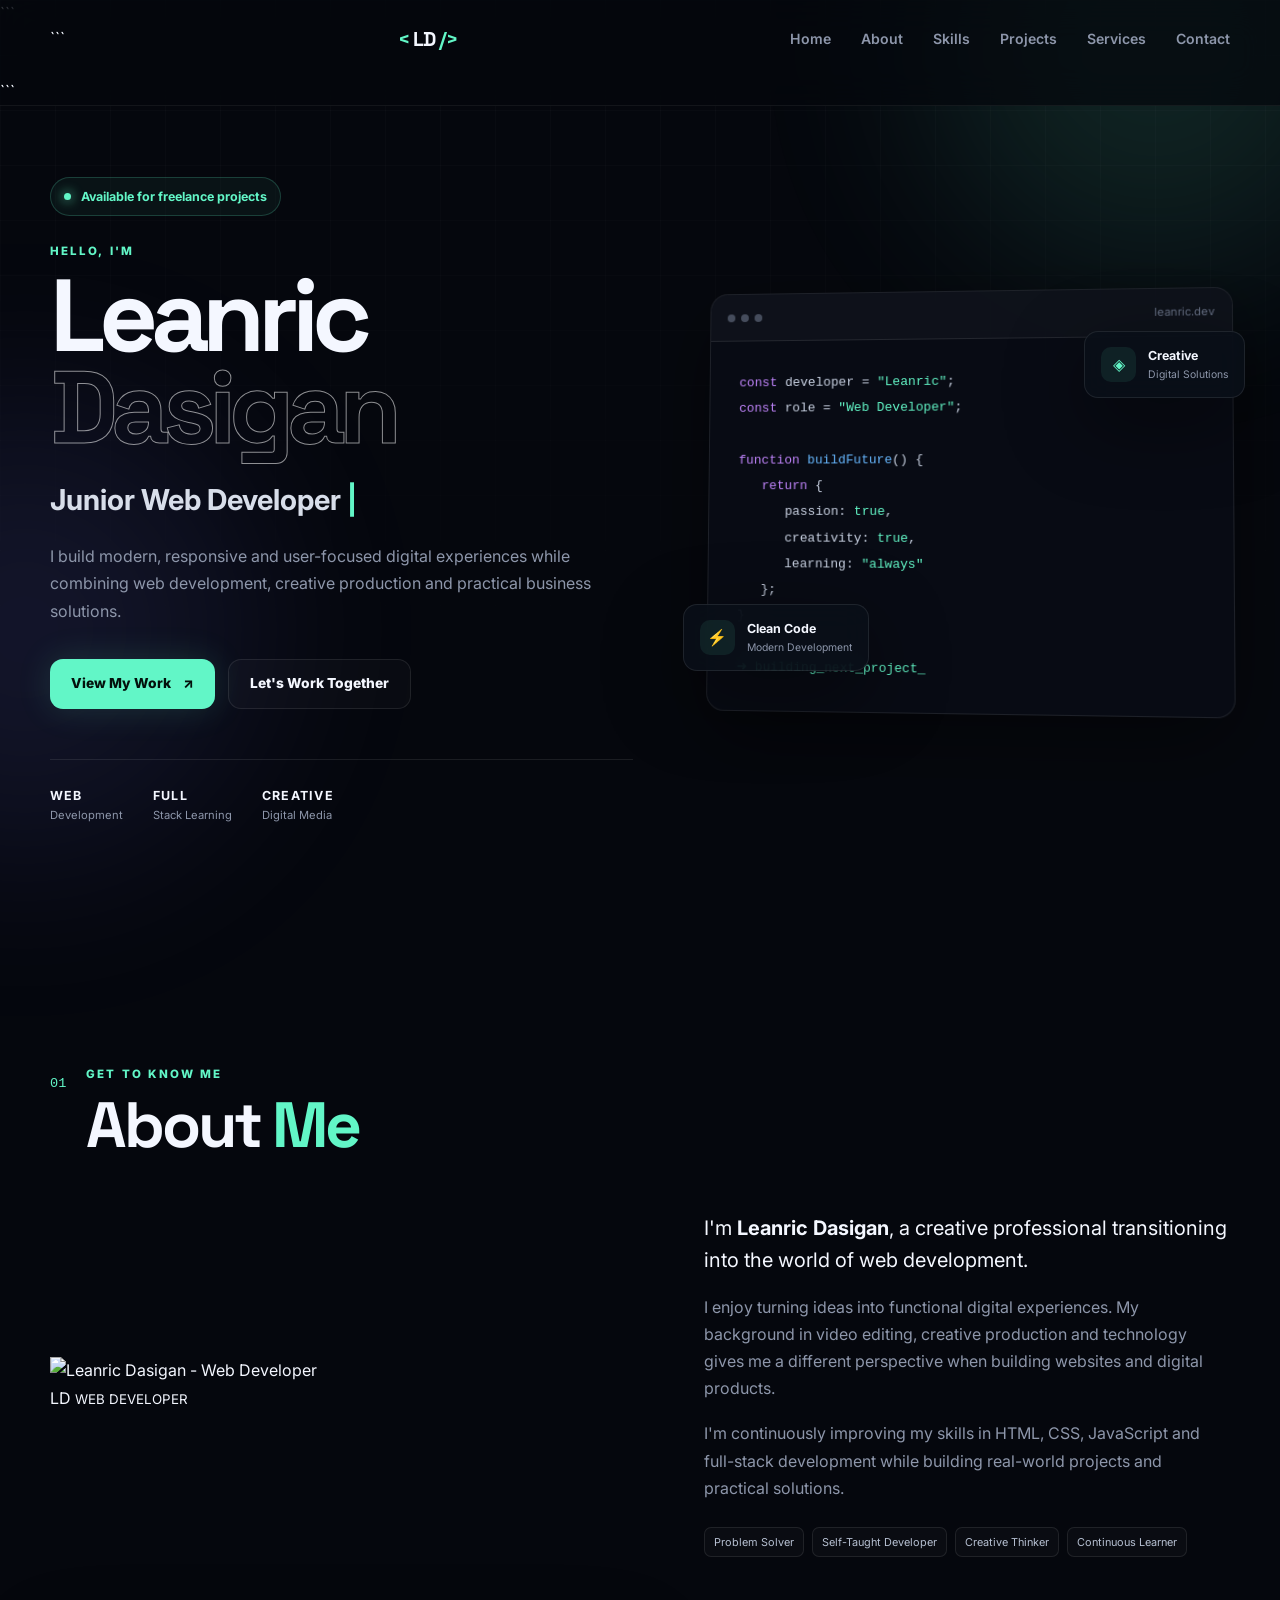
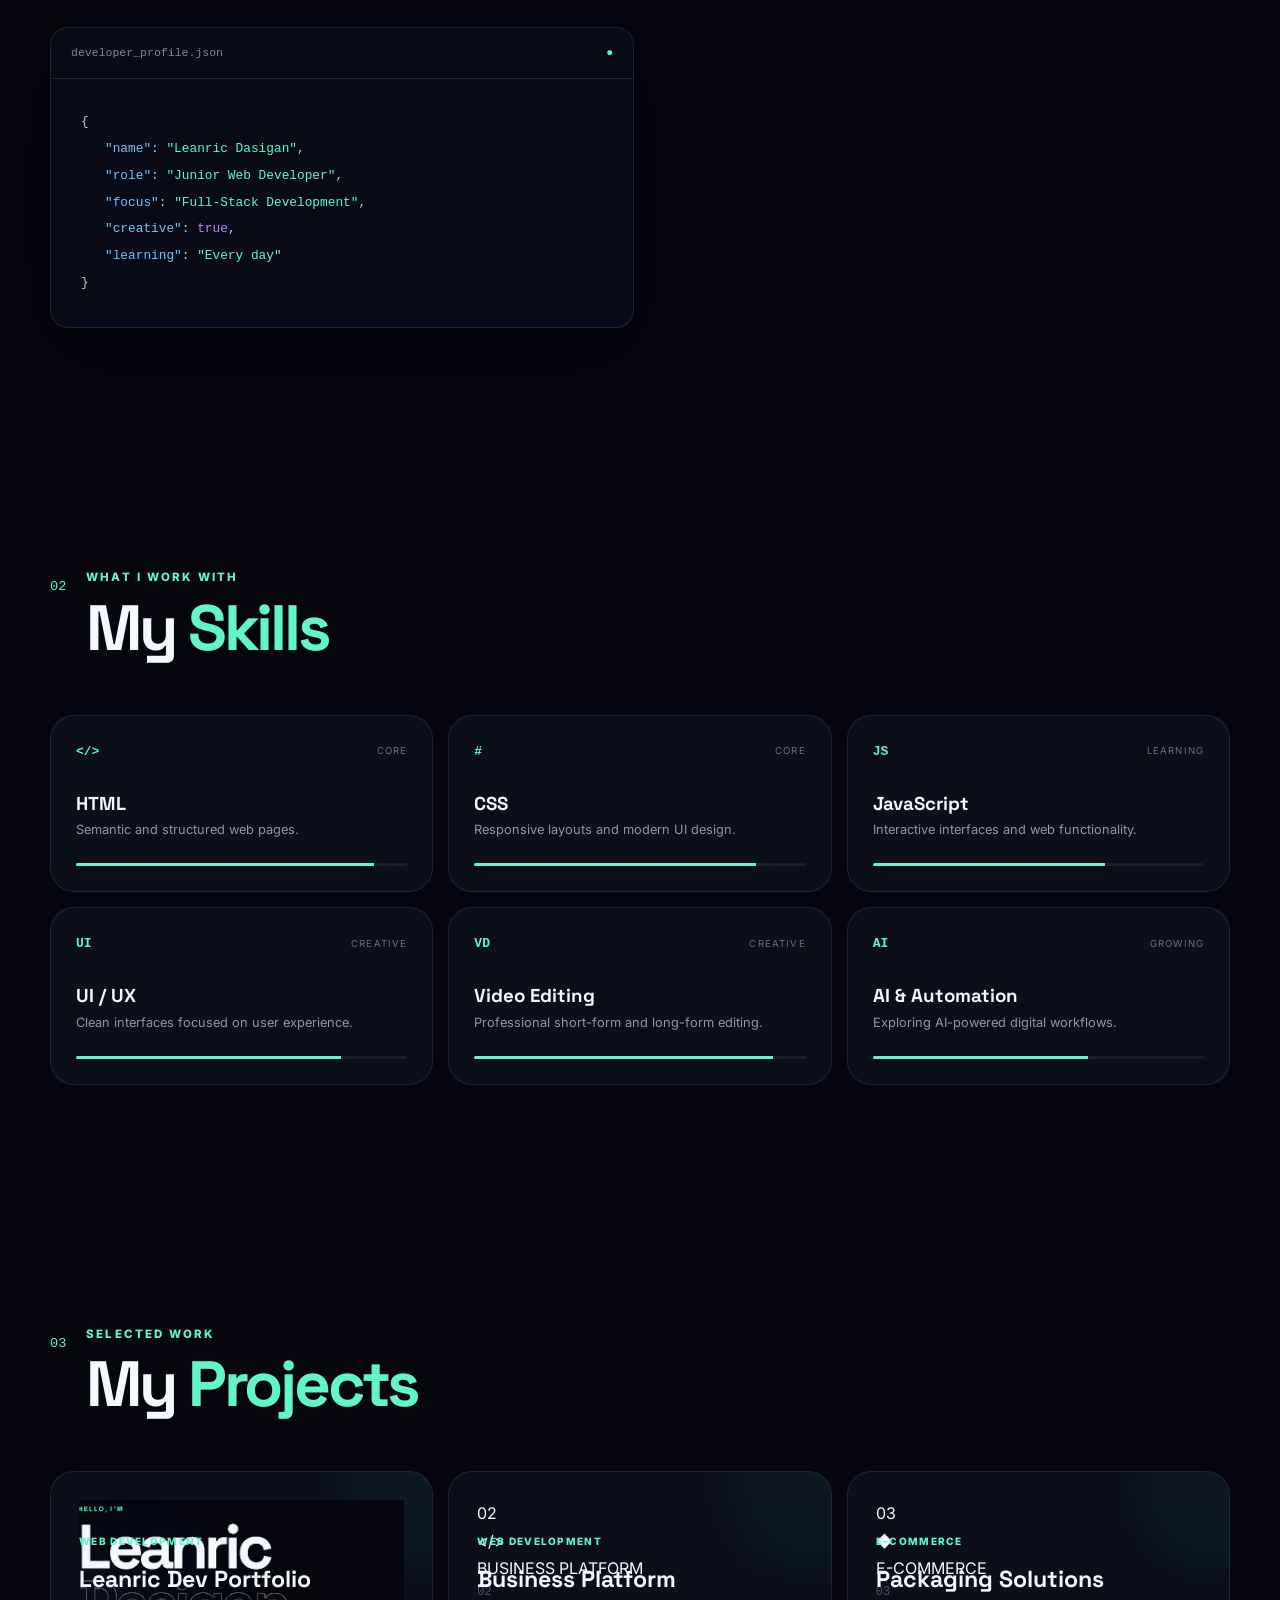
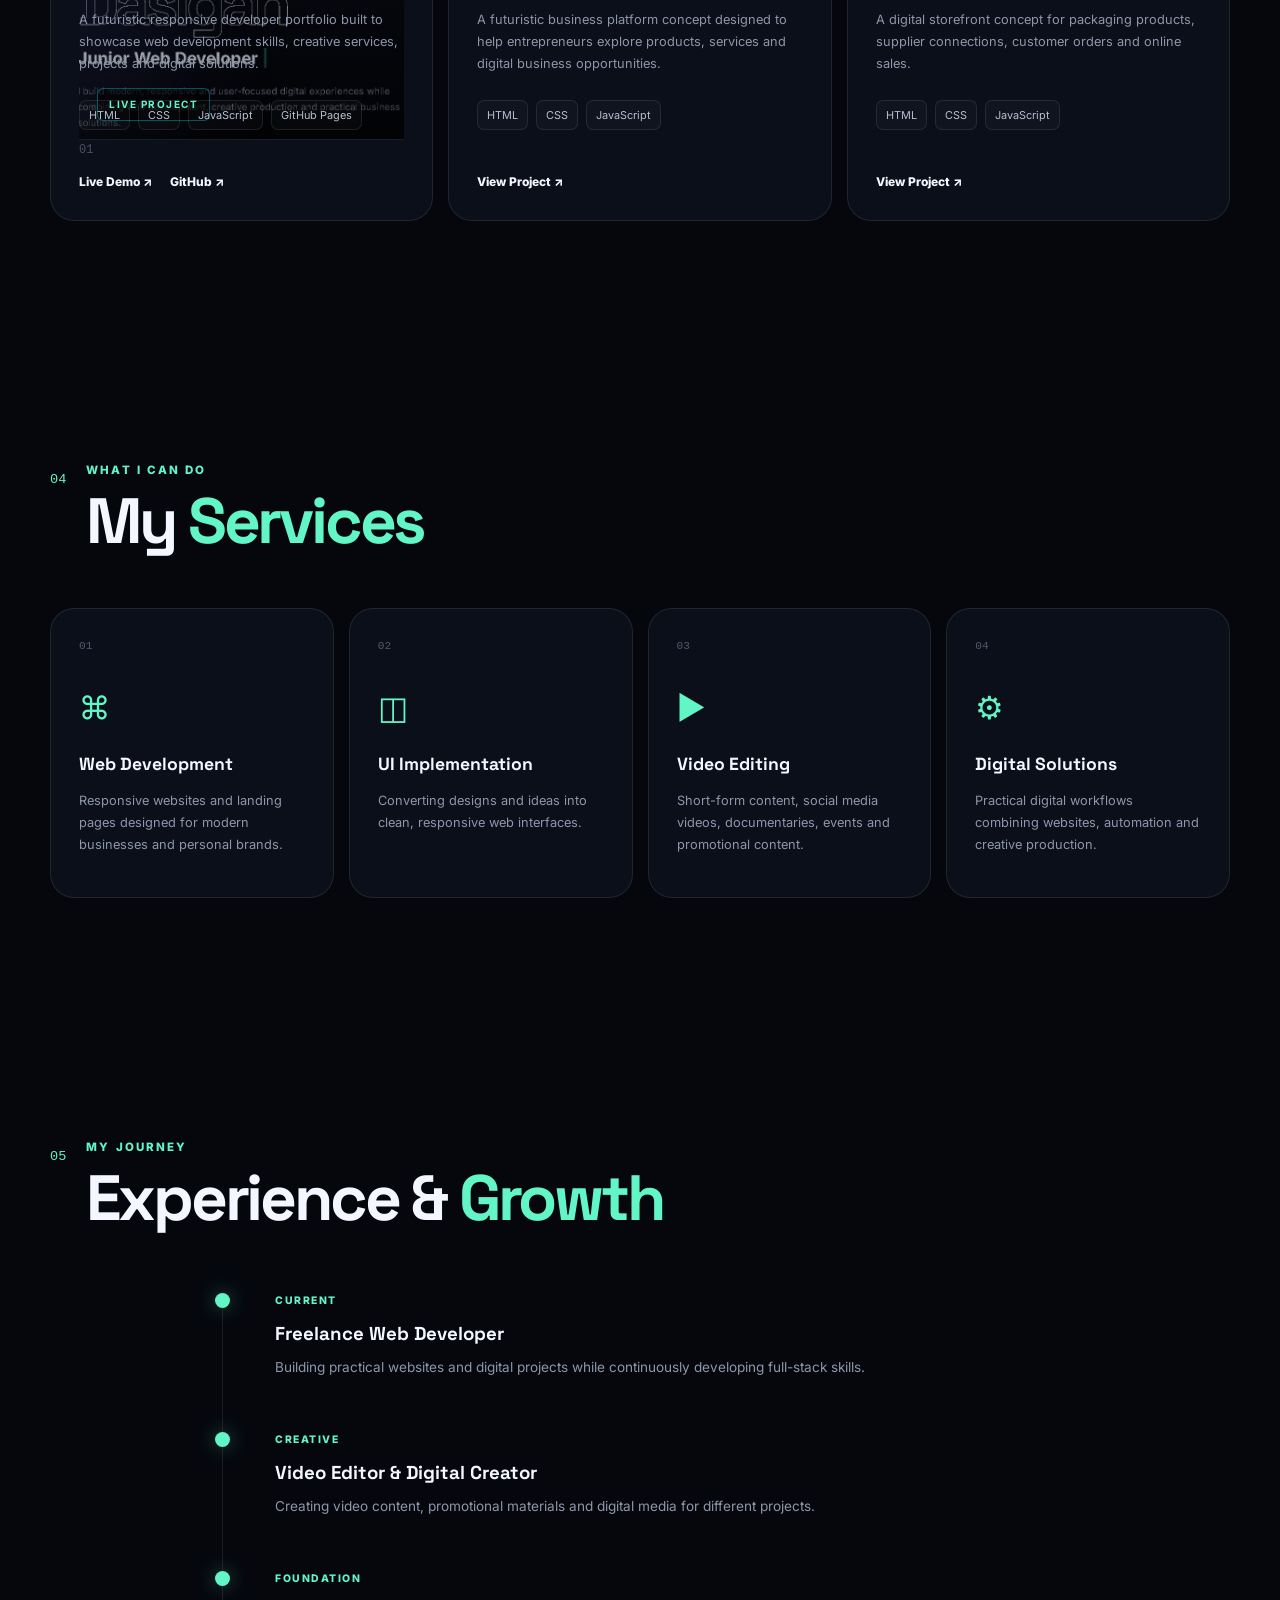
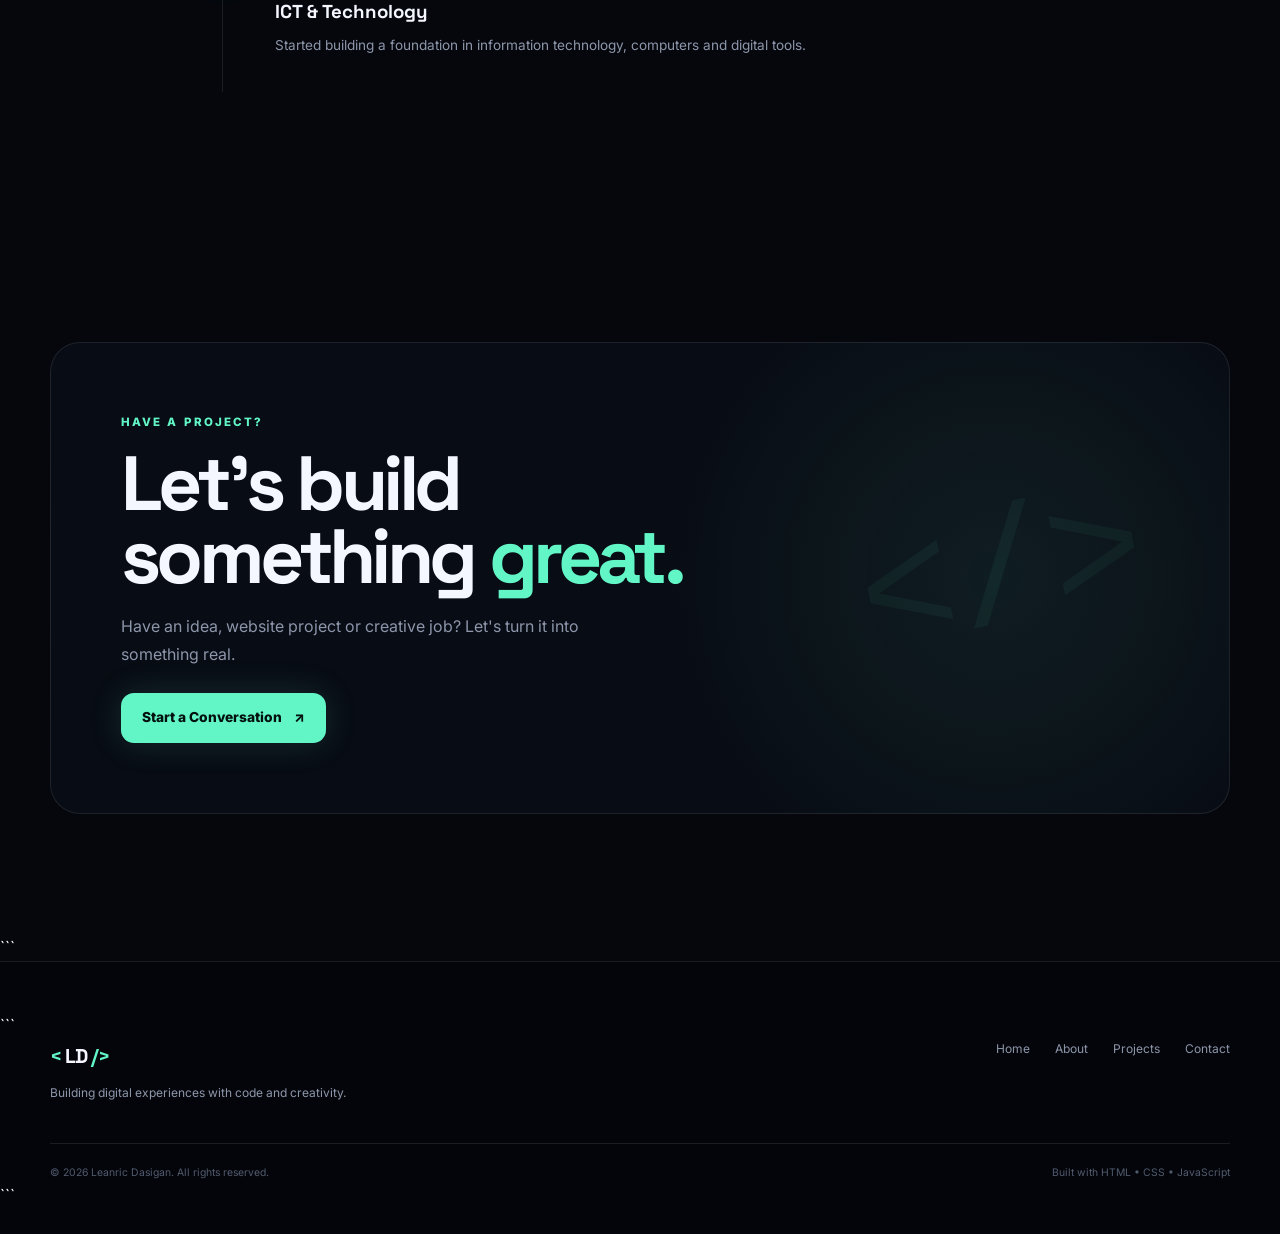
==== commit 44e3fc2d: "Add Business Platform project" ====
--- a/index.html
+++ b/index.html
@@ -400,11 +400,83 @@
 
     <article class="project-card featured-project">
 
-      <div class="project-number">01</div>
+  <div class="project-image">
+    <img
+      src="project-images/portfolio-preview.png"
+      alt="Leanric Dev Portfolio website preview"
+    >
+    <div class="project-image-overlay">
+      <span>LIVE PROJECT</span>
+    </div>
+  </div>
+
+  <div class="project-number">01</div>
+
+  <div class="project-content">
+
+    <div class="project-tag">WEB DEVELOPMENT</div>
+
+    <h3>Leanric Dev Portfolio</h3>
+
+    <p>
+      A futuristic responsive developer portfolio built to showcase
+      web development skills, creative services, projects and digital
+      solutions.
+    </p>
+
+    <div class="project-tech">
+      <span>HTML</span>
+      <span>CSS</span>
+      <span>JavaScript</span>
+      <span>GitHub Pages</span>
+    </div>
+
+    <div class="project-buttons">
+
+      <a
+        href="https://leanric28-design.github.io/leanric-dev-portfolio/"
+        target="_blank"
+        rel="noopener noreferrer"
+        class="project-link"
+      >
+        Live Demo ↗
+      </a>
+
+      <a
+        href="https://github.com/leanric28-design/leanric-dev-portfolio"
+        target="_blank"
+        rel="noopener noreferrer"
+        class="project-link project-github"
+      >
+        GitHub ↗
+      </a>
+
+    </div>
+
+  </div>
+
+    </article>
+
+    <!-- PROJECT 02 -->
+    <article class="project-card">
+
+      <div class="project-placeholder">
+        <span class="placeholder-number">02</span>
+
+        <div class="placeholder-icon">
+          &lt;/&gt;
+        </div>
+
+        <span>BUSINESS PLATFORM</span>
+      </div>
+
+      <div class="project-number">02</div>
 
       <div class="project-content">
 
-        <div class="project-tag">WEB DEVELOPMENT</div>
+        <div class="project-tag">
+          WEB DEVELOPMENT
+        </div>
 
         <h3>Business Platform</h3>
 
@@ -420,21 +492,42 @@
           <span>JavaScript</span>
         </div>
 
-        <a href="#" class="project-link">
-          View Project <span>↗</span>
-        </a>
+        <div class="project-buttons">
+
+          <a
+  href="business-platform.html"
+  class="project-link"
+>
+  View Project ↗
+</a>
+
+        </div>
 
       </div>
 
     </article>
 
+
+    <!-- PROJECT 03 -->
     <article class="project-card">
 
-      <div class="project-number">02</div>
+      <div class="project-placeholder">
+        <span class="placeholder-number">03</span>
+
+        <div class="placeholder-icon">
+          ◆
+        </div>
+
+        <span>E-COMMERCE</span>
+      </div>
+
+      <div class="project-number">03</div>
 
       <div class="project-content">
 
-        <div class="project-tag">E-COMMERCE</div>
+        <div class="project-tag">
+          E-COMMERCE
+        </div>
 
         <h3>Packaging Solutions</h3>
 
@@ -446,41 +539,20 @@
         <div class="project-tech">
           <span>HTML</span>
           <span>CSS</span>
-          <span>JS</span>
-        </div>
-
-        <a href="#" class="project-link">
-          View Project <span>↗</span>
-        </a>
-
-      </div>
-
-    </article>
-
-    <article class="project-card">
-
-      <div class="project-number">03</div>
-
-      <div class="project-content">
-
-        <div class="project-tag">CREATIVE</div>
-
-        <h3>Digital Media Portfolio</h3>
-
-        <p>
-          A creative portfolio concept combining video editing,
-          visual storytelling and digital production services.
-        </p>
-
-        <div class="project-tech">
-          <span>Creative</span>
-          <span>Video</span>
-          <span>Design</span>
-        </div>
-
-        <a href="#" class="project-link">
-          View Project <span>↗</span>
-        </a>
+          <span>JavaScript</span>
+        </div>
+
+        <div class="project-buttons">
+
+          <a
+            href="#"
+            class="project-link"
+            onclick="alert('Packaging Solutions demo coming soon!'); return false;"
+          >
+            View Project ↗
+          </a>
+
+        </div>
 
       </div>
 
--- a/style.css
+++ b/style.css
@@ -1109,3 +1109,84 @@
 transform: none;
 }
 }
+/* ================================
+   V4.1 PROJECT IMAGE
+================================ */
+
+.project-card {
+  overflow: hidden;
+}
+
+.project-image {
+  position: relative;
+  width: 100%;
+  height: 240px;
+  overflow: hidden;
+  border-bottom: 1px solid var(--border);
+  background: #08080c;
+}
+
+.project-image img {
+  width: 100%;
+  height: 100%;
+  display: block;
+  object-fit: cover;
+  object-position: top;
+  transition: transform 0.6s ease;
+}
+
+.project-card:hover .project-image img {
+  transform: scale(1.04);
+}
+
+.project-image-overlay {
+  position: absolute;
+  inset: 0;
+  display: flex;
+  align-items: flex-end;
+  padding: 18px;
+  background: linear-gradient(
+    to top,
+    rgba(0, 0, 0, 0.65),
+    transparent 60%
+  );
+  pointer-events: none;
+}
+
+.project-image-overlay span {
+  padding: 7px 11px;
+  border: 1px solid rgba(0, 229, 255, 0.35);
+  border-radius: 6px;
+  background: rgba(0, 0, 0, 0.55);
+  color: var(--accent);
+  font-size: 10px;
+  font-weight: 700;
+  letter-spacing: 1.5px;
+}
+
+.project-buttons {
+  display: flex;
+  align-items: center;
+  gap: 18px;
+  margin-top: 22px;
+}
+
+.project-github {
+  color: var(--text-muted);
+}
+
+.project-github:hover {
+  color: var(--accent);
+}
+
+@media (max-width: 720px) {
+
+  .project-image {
+    height: 200px;
+  }
+
+  .project-buttons {
+    flex-wrap: wrap;
+  }
+
+}
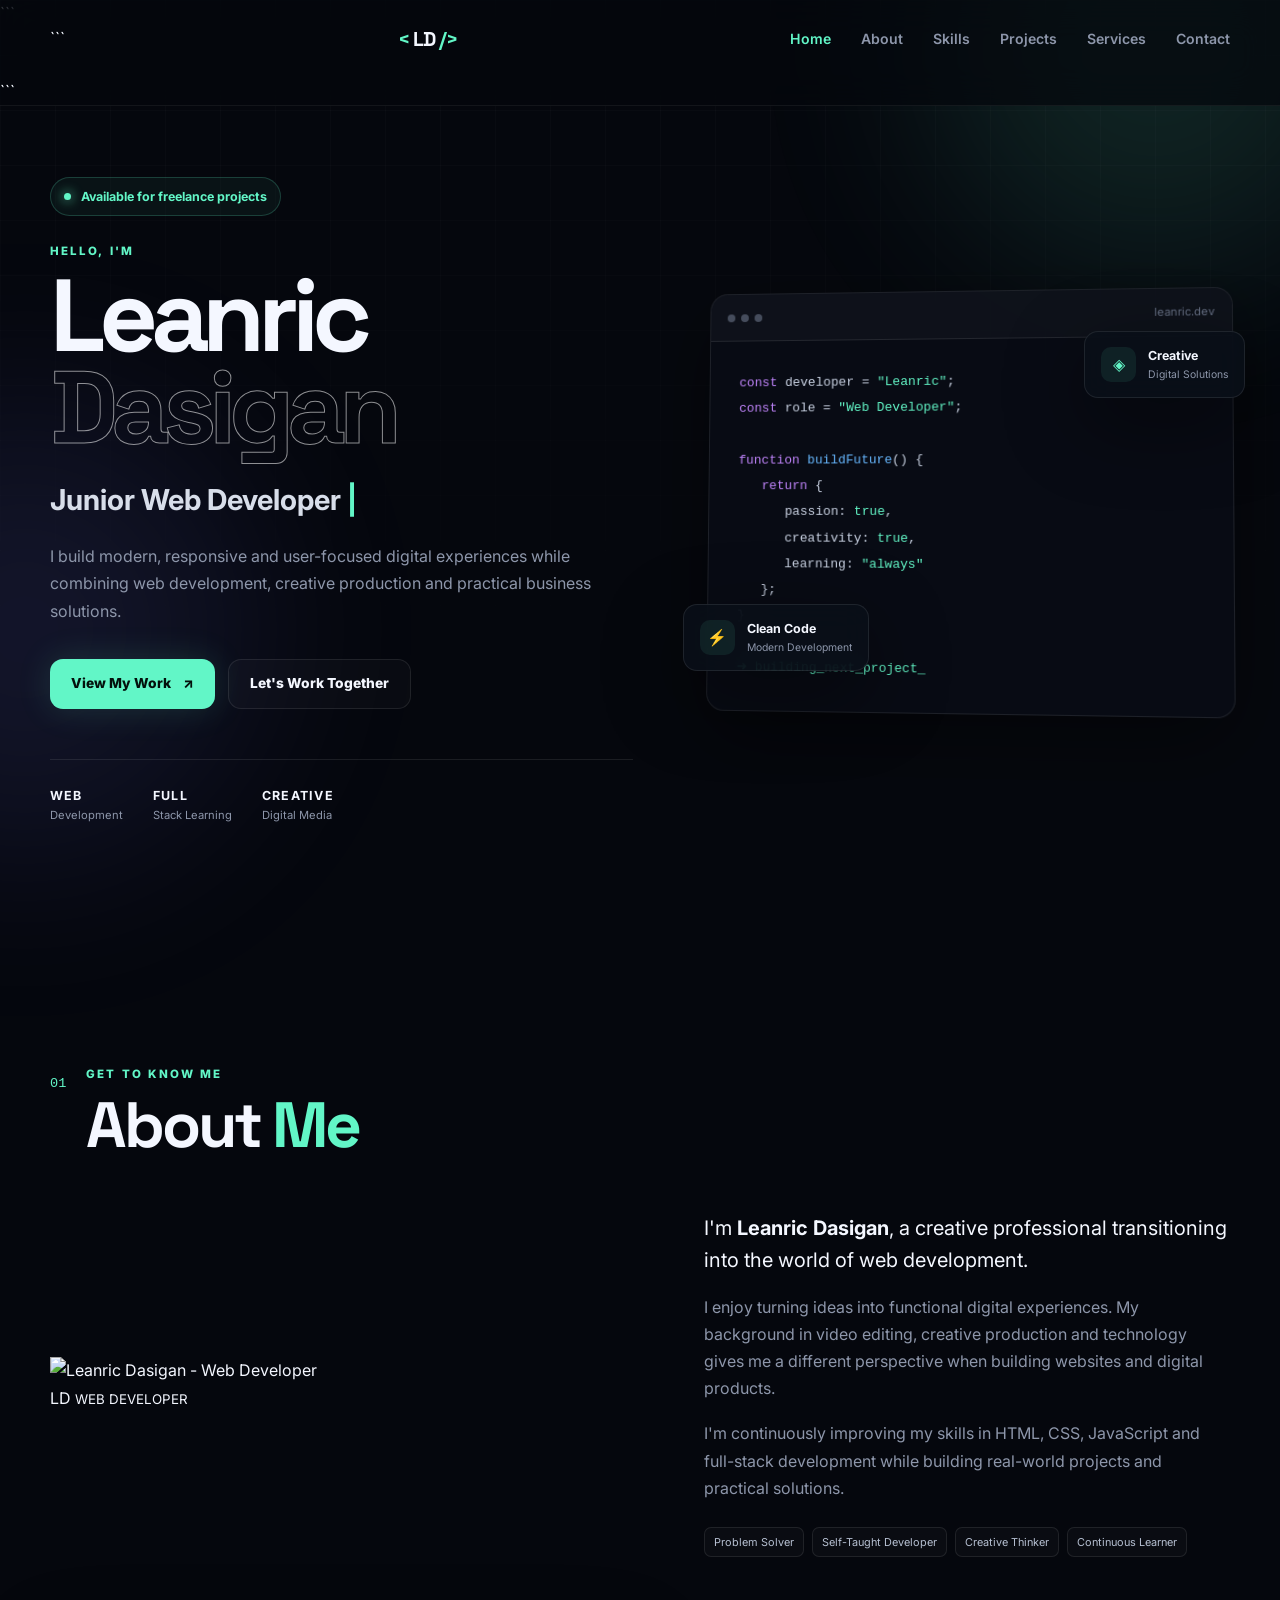
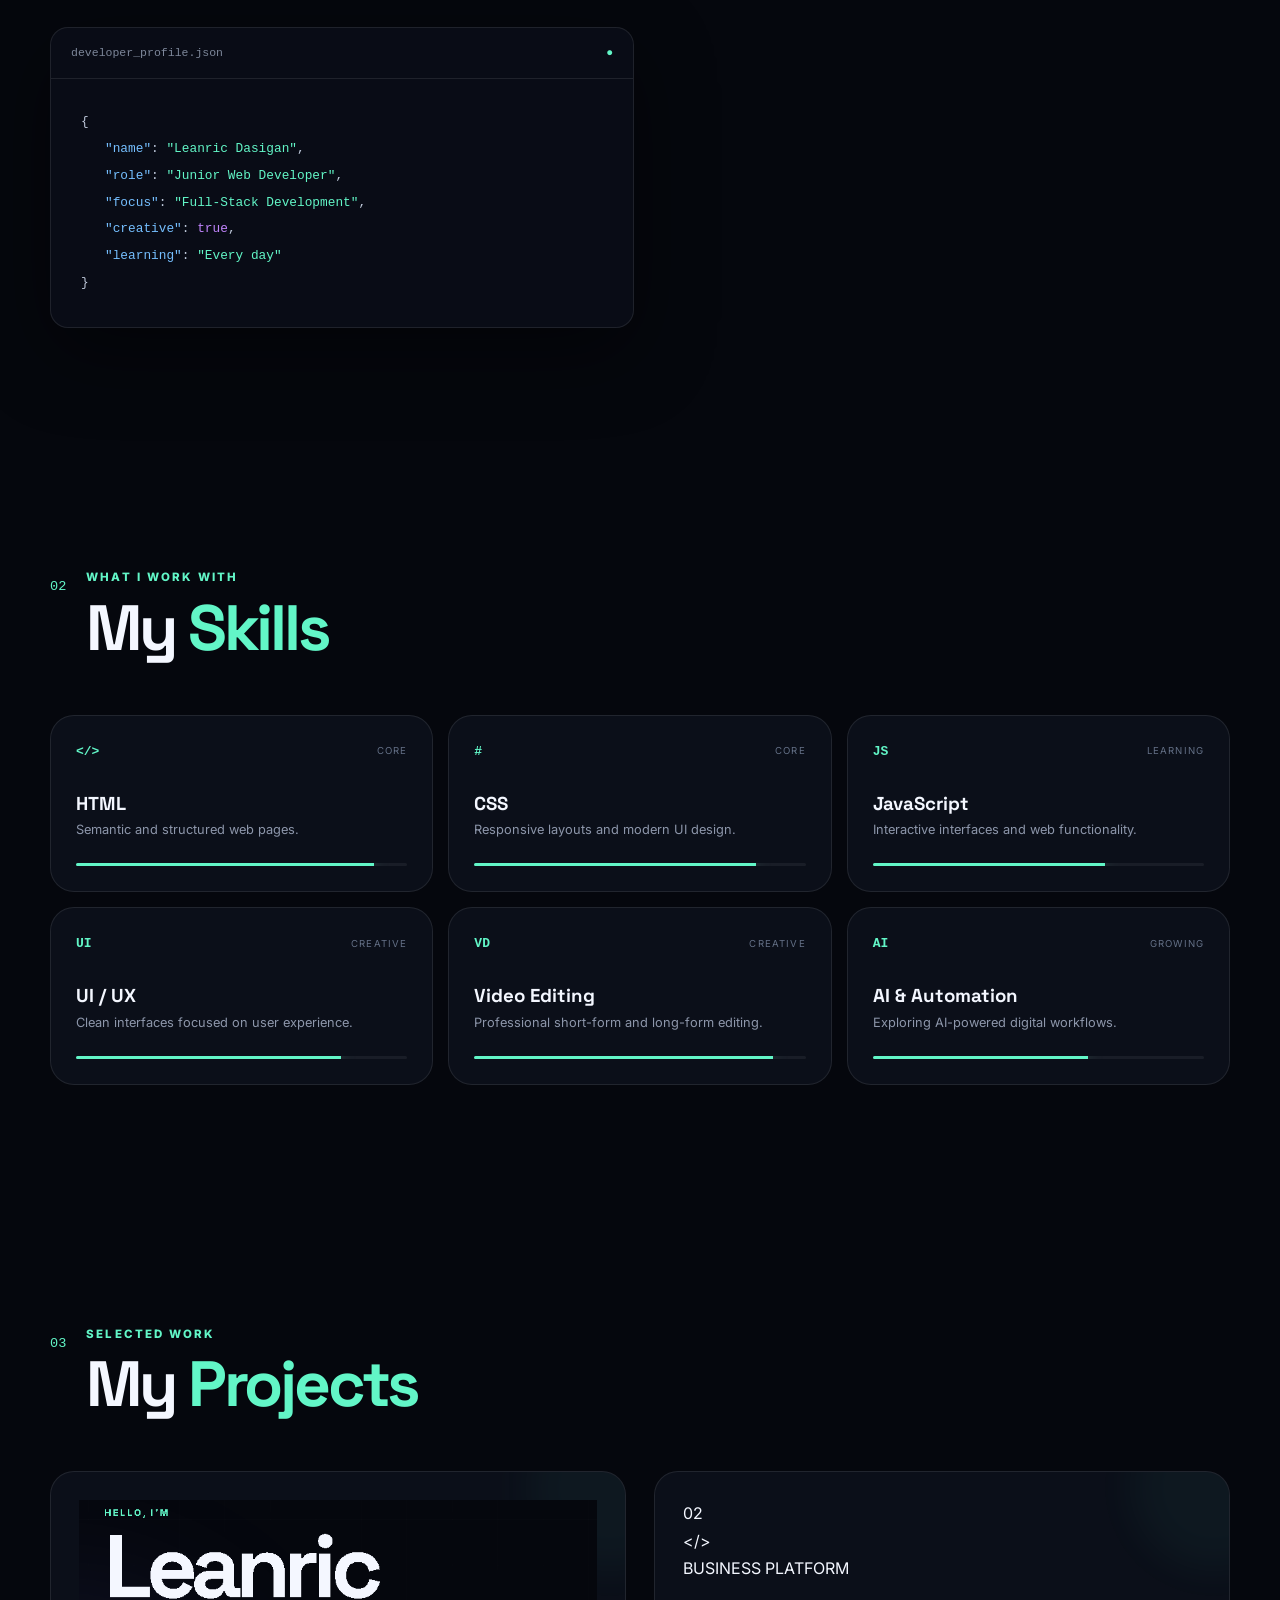
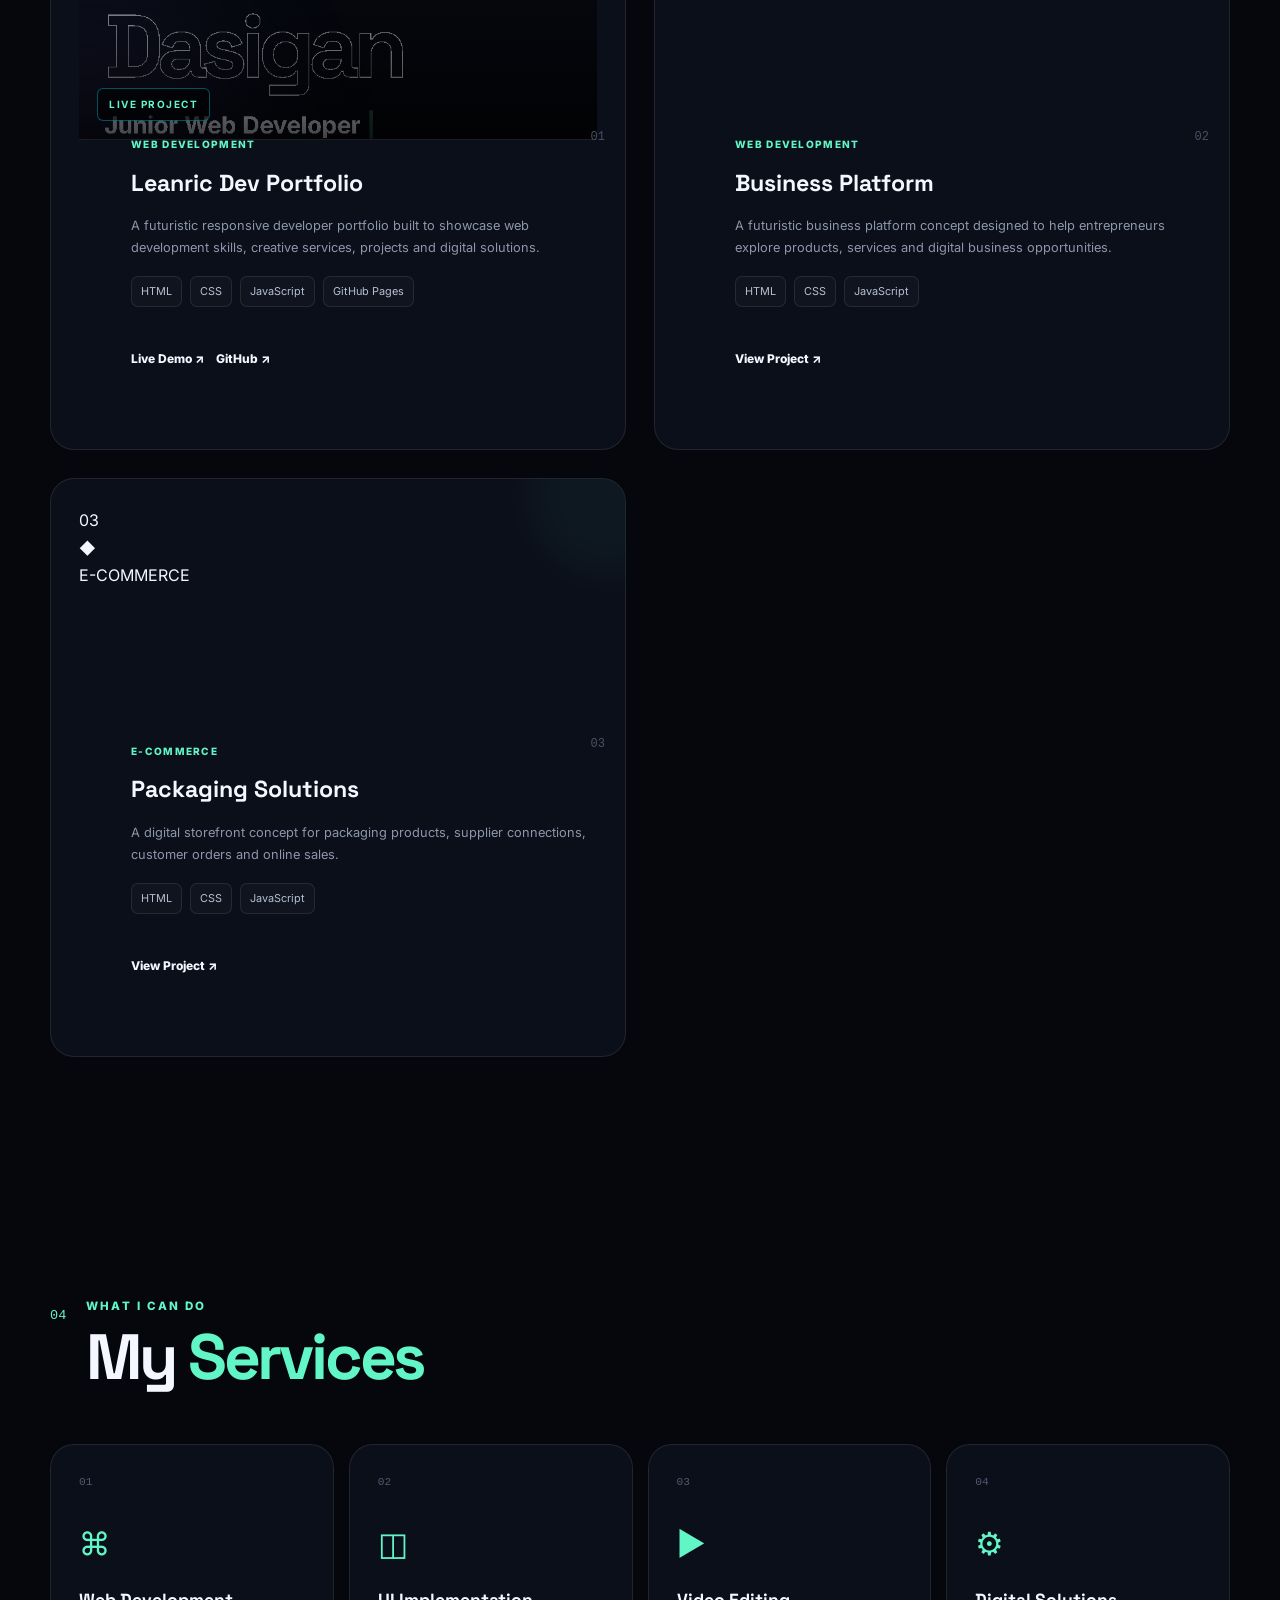
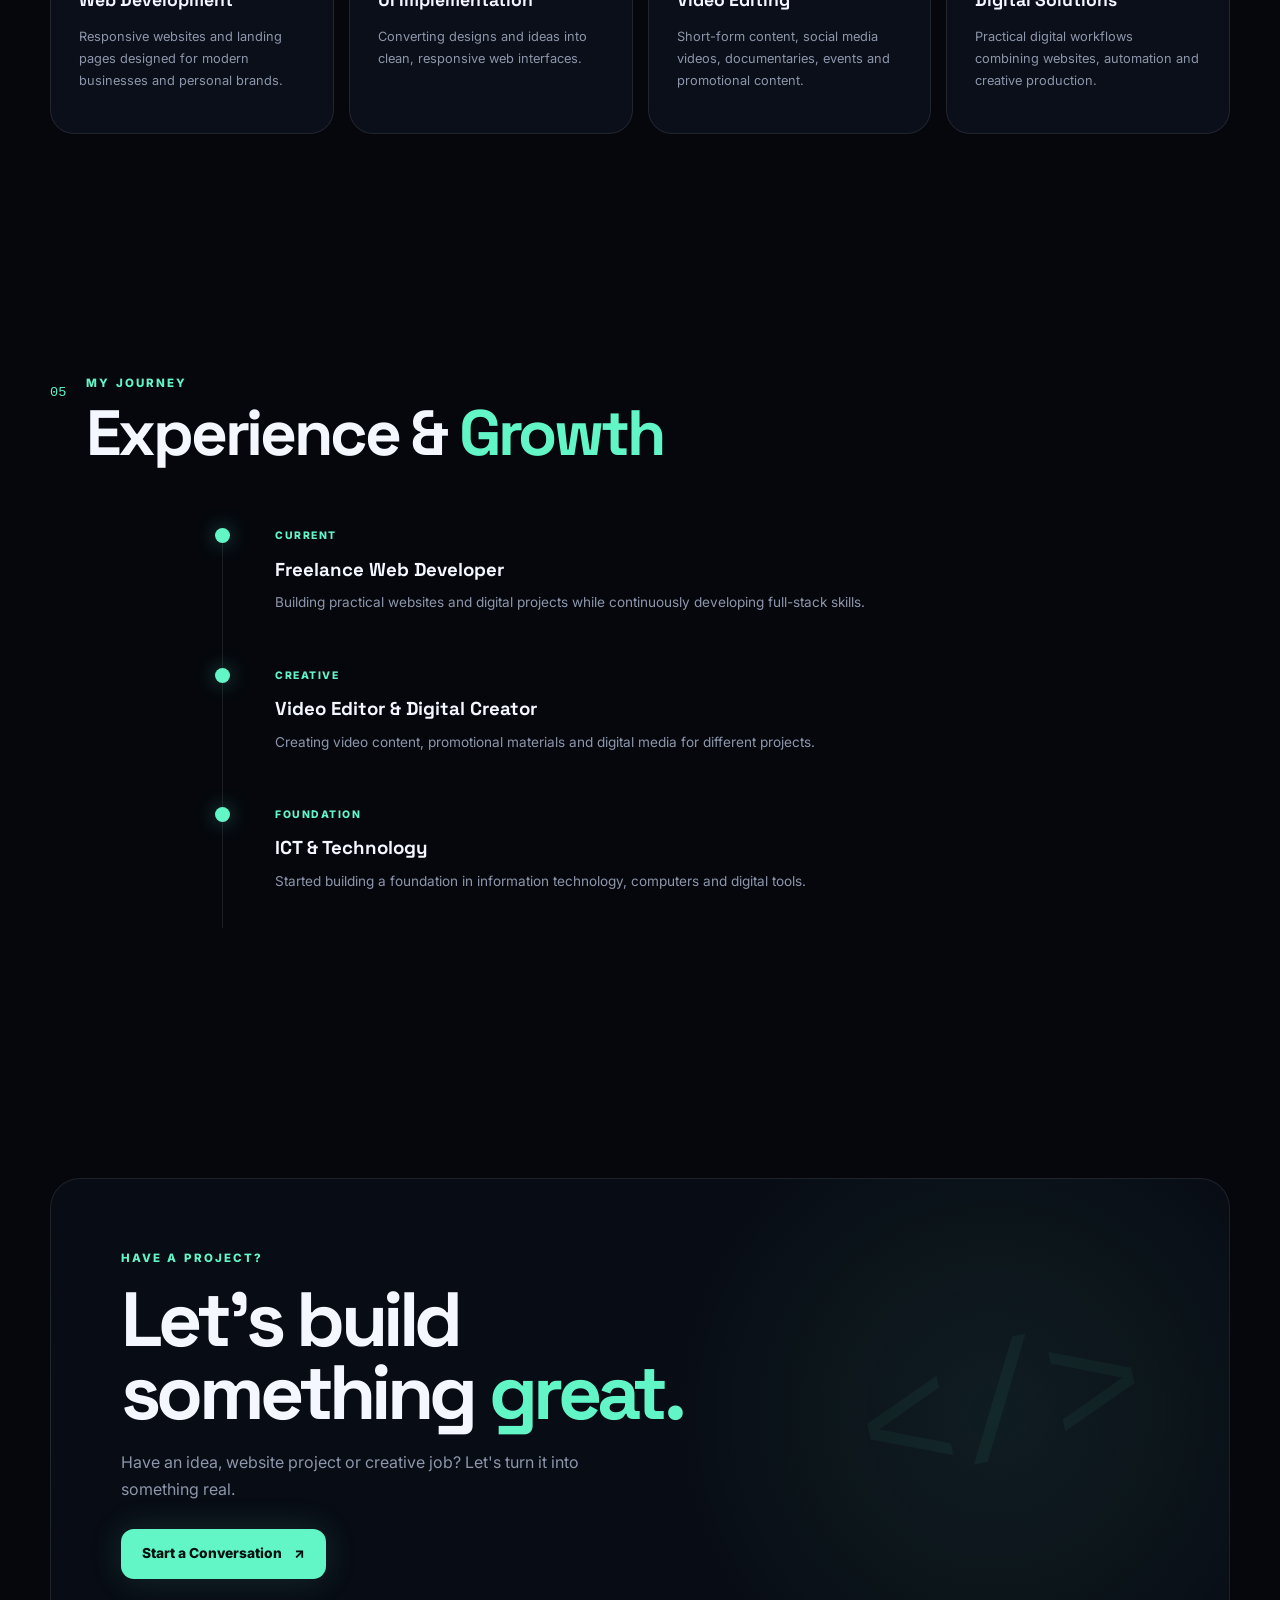
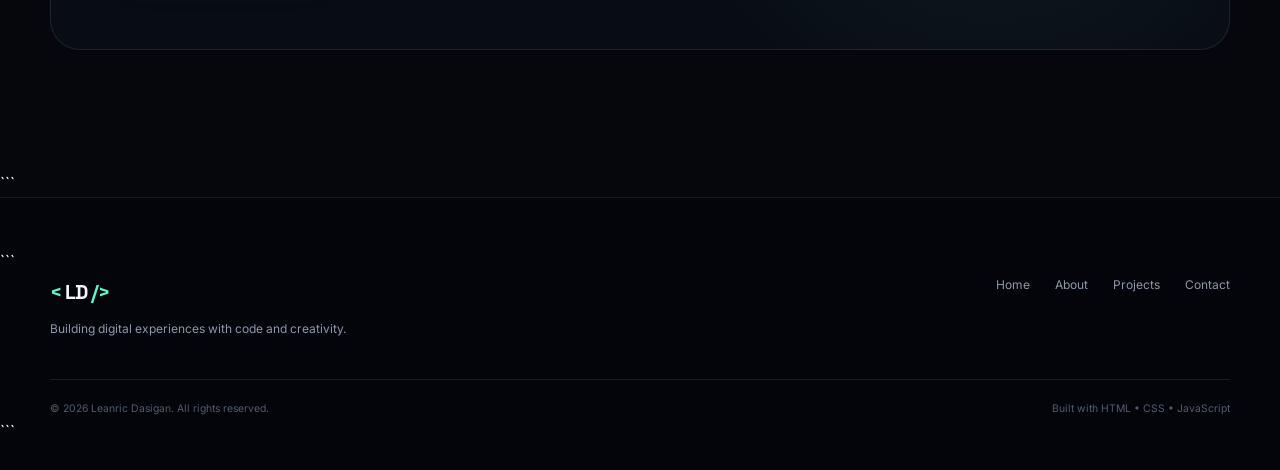
==== commit 1bfb6973: "Add real project pages and packaging solutions" ====
--- a/index.html
+++ b/index.html
@@ -545,12 +545,11 @@
         <div class="project-buttons">
 
           <a
-            href="#"
-            class="project-link"
-            onclick="alert('Packaging Solutions demo coming soon!'); return false;"
-          >
-            View Project ↗
-          </a>
+  href="packaging-solutions.html"
+  class="project-link"
+>
+  View Project ↗
+</a>
 
         </div>
 
--- a/style.css
+++ b/style.css
@@ -1189,4 +1189,166 @@
     flex-wrap: wrap;
   }
 
+}/* ========================================
+   PROJECT CARD LAYOUT FIX
+   ======================================== */
+
+.projects-grid {
+  display: grid;
+  grid-template-columns: repeat(2, minmax(0, 1fr));
+  gap: 28px;
+  align-items: start;
+}
+
+.project-card {
+  position: relative;
+  display: flex;
+  flex-direction: column;
+  min-width: 0;
+  overflow: hidden;
+}
+
+.project-image,
+.project-placeholder {
+  position: relative;
+  width: 100%;
+  height: 240px;
+  flex-shrink: 0;
+  overflow: hidden;
+}
+
+.project-image img {
+  width: 100%;
+  height: 100%;
+  display: block;
+  object-fit: cover;
+  object-position: top center;
+}
+
+.project-image-overlay {
+  position: absolute;
+  inset: 0;
+  z-index: 2;
+  pointer-events: none;
+  display: flex;
+  align-items: flex-end;
+  padding: 18px;
+  background: linear-gradient(
+    to top,
+    rgba(0, 0, 0, 0.7),
+    transparent 60%
+  );
+}
+
+.project-content {
+  position: relative;
+  z-index: 3;
+  display: flex;
+  flex-direction: column;
+  padding: 24px;
+  min-width: 0;
+}
+
+.project-number {
+  position: absolute;
+  top: 255px;
+  right: 20px;
+  z-index: 5;
+  pointer-events: none;
+}
+
+.project-tag {
+  margin-bottom: 10px;
+}
+
+.project-content h3 {
+  margin: 0 0 12px;
+}
+
+.project-content p {
+  margin-bottom: 18px;
+  line-height: 1.7;
+}
+
+.project-tech {
+  display: flex;
+  flex-wrap: wrap;
+  gap: 8px;
+  margin-top: auto;
+}
+
+.project-tech span {
+  white-space: nowrap;
+}
+
+.project-buttons {
+  position: relative;
+  z-index: 5;
+  display: flex;
+  align-items: center;
+  flex-wrap: wrap;
+  gap: 12px;
+  margin-top: 22px;
+}
+
+.project-link {
+  position: relative;
+  z-index: 6;
+  display: inline-flex;
+  align-items: center;
+  justify-content: center;
+  flex-shrink: 0;
+}
+
+
+/* ========================================
+   PROJECT IMAGE HOVER
+   ======================================== */
+
+.project-card:hover .project-image img {
+  transform: scale(1.035);
+}
+
+.project-image img {
+  transition: transform 0.6s ease;
+}
+
+
+/* ========================================
+   MOBILE PROJECT LAYOUT
+   ======================================== */
+
+@media (max-width: 900px) {
+
+  .projects-grid {
+    grid-template-columns: 1fr;
+  }
+
+}
+
+
+@media (max-width: 600px) {
+
+  .project-image,
+  .project-placeholder {
+    height: 210px;
+  }
+
+  .project-content {
+    padding: 20px;
+  }
+
+  .project-number {
+    top: 225px;
+    right: 16px;
+  }
+
+  .project-buttons {
+    width: 100%;
+  }
+
+  .project-link {
+    width: 100%;
+  }
+
 }
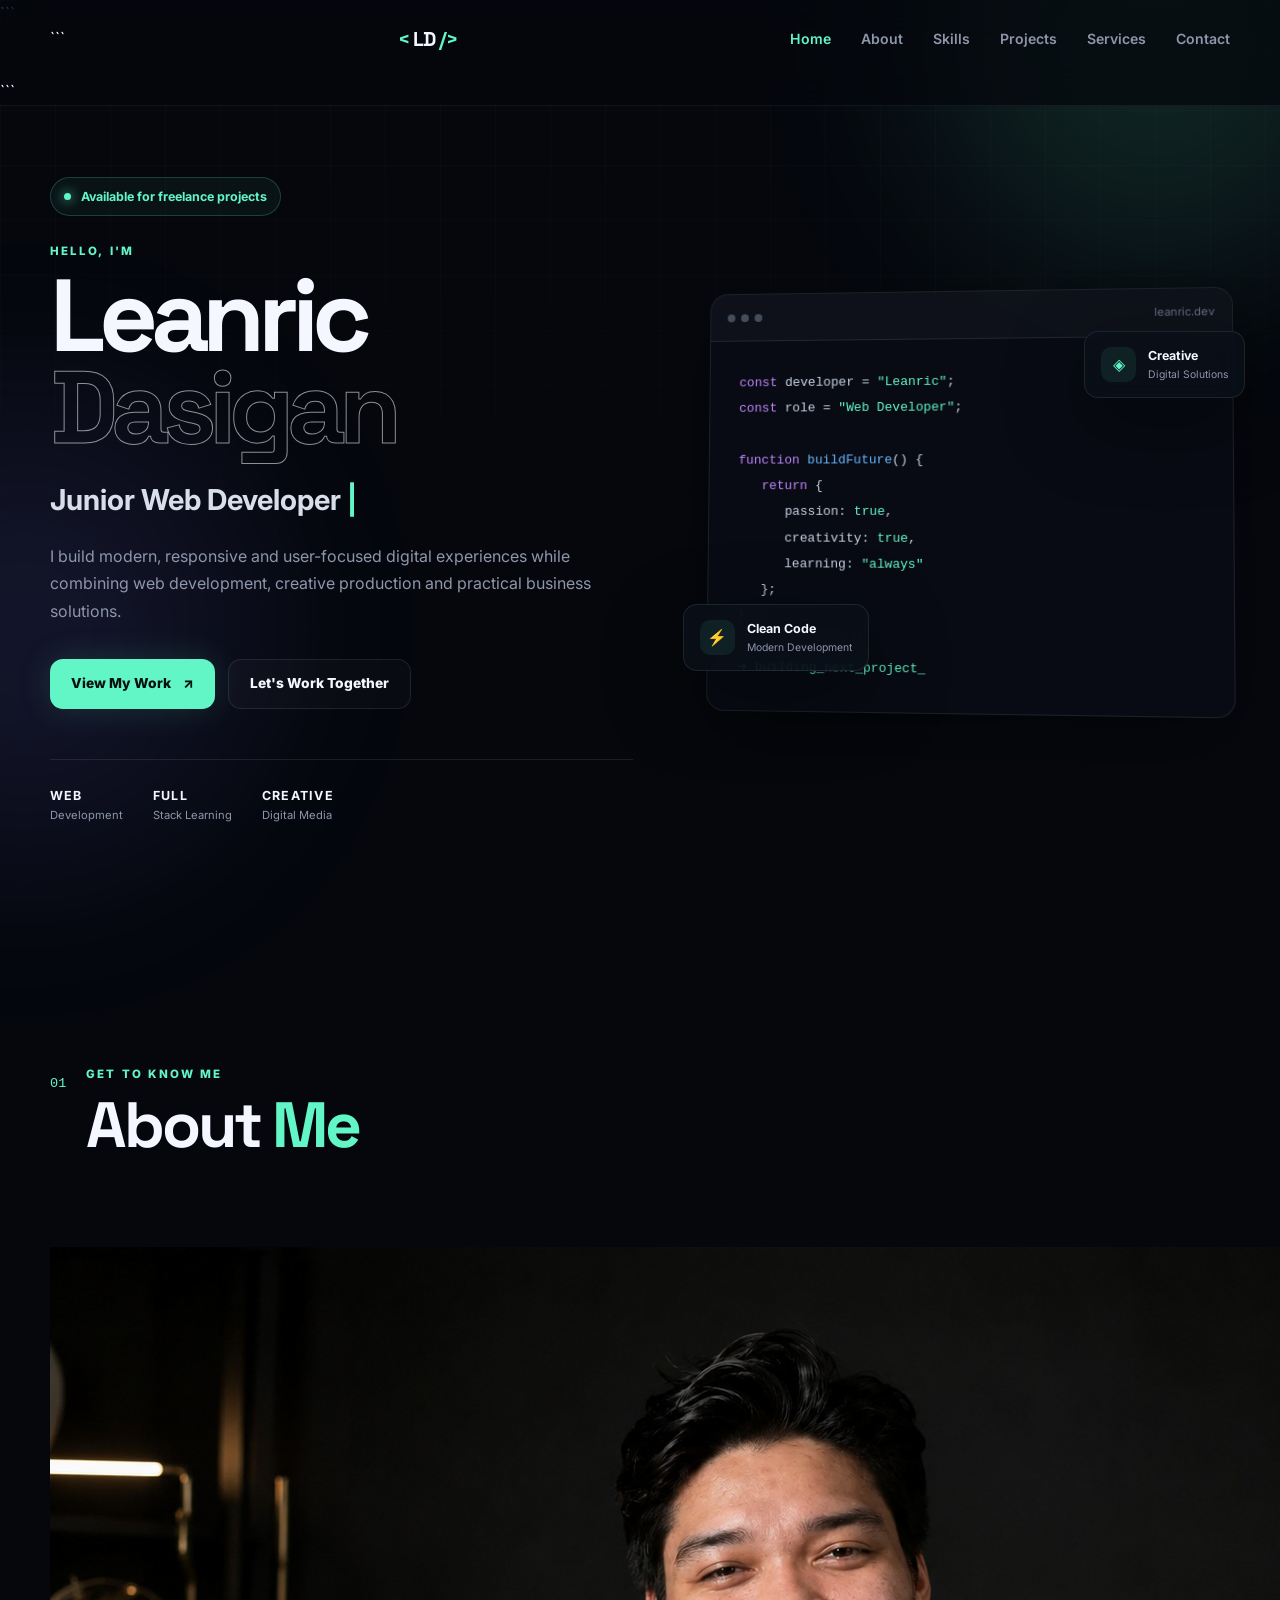
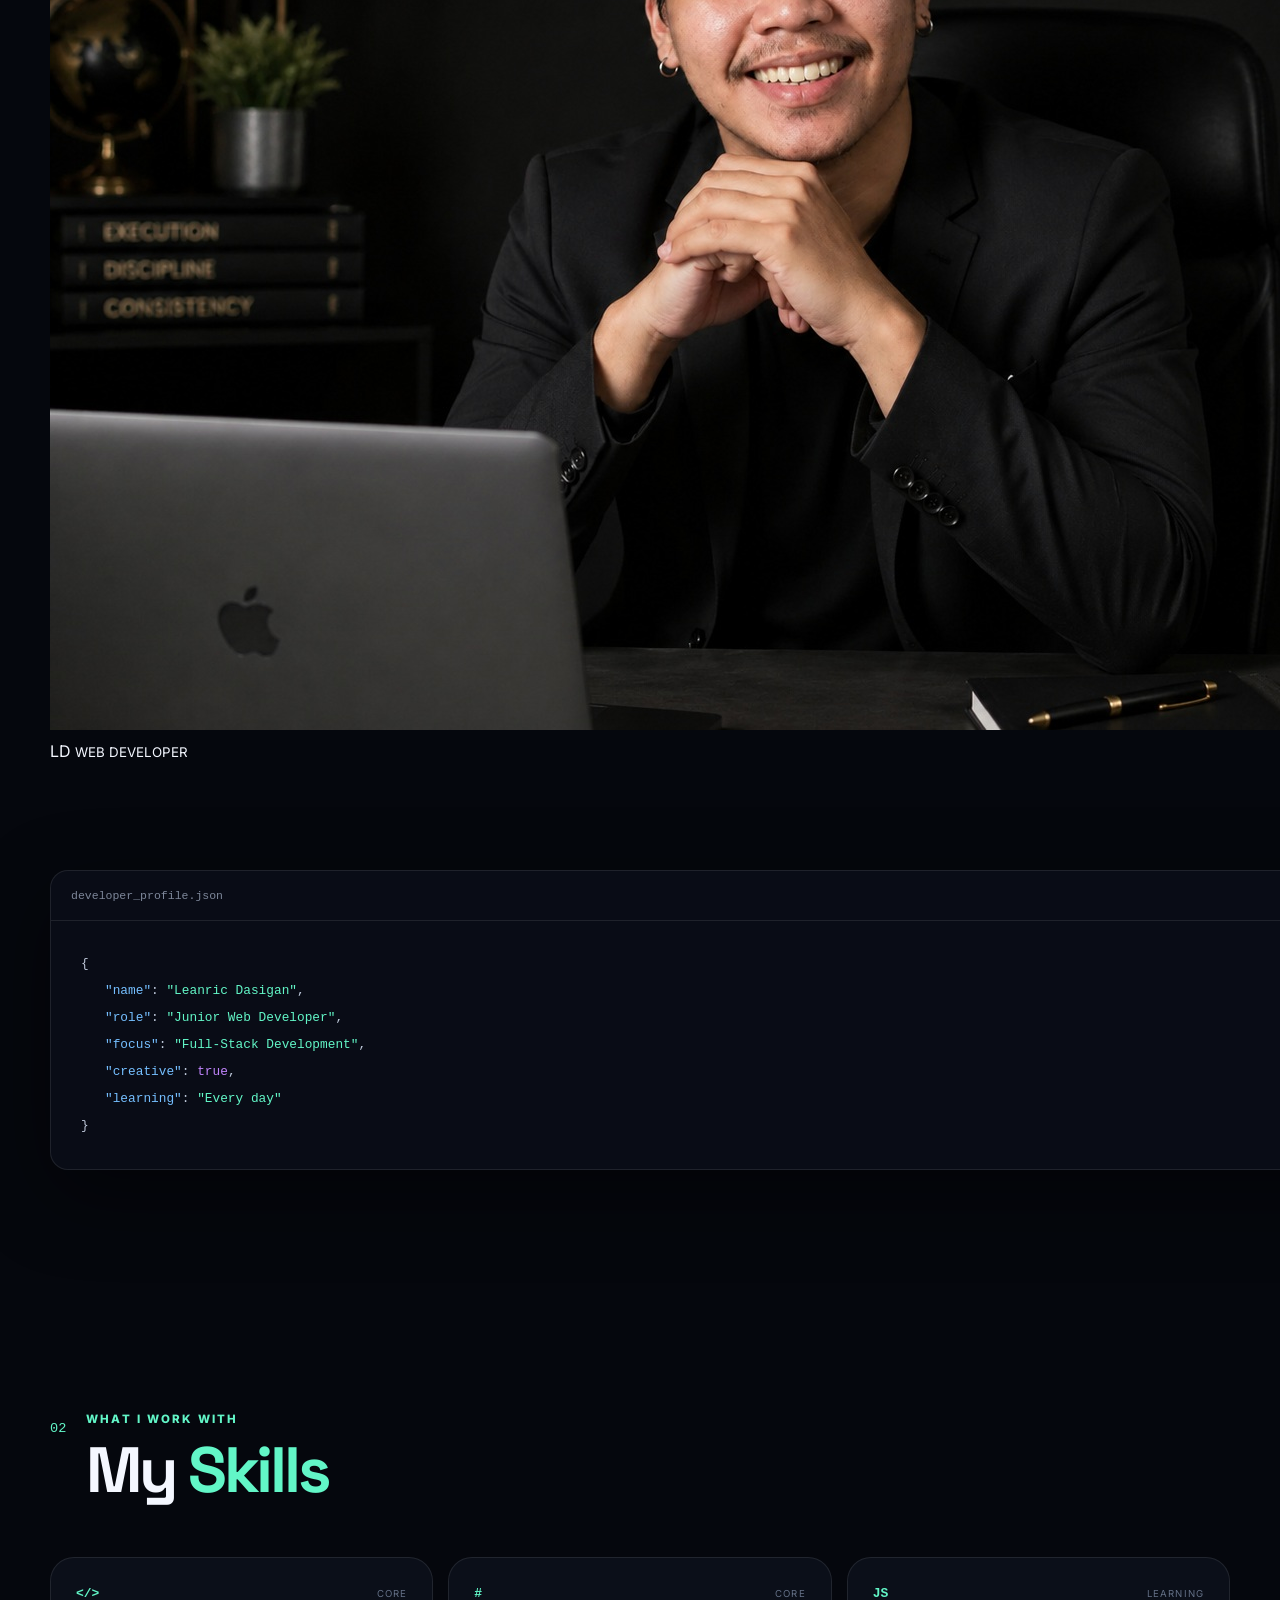
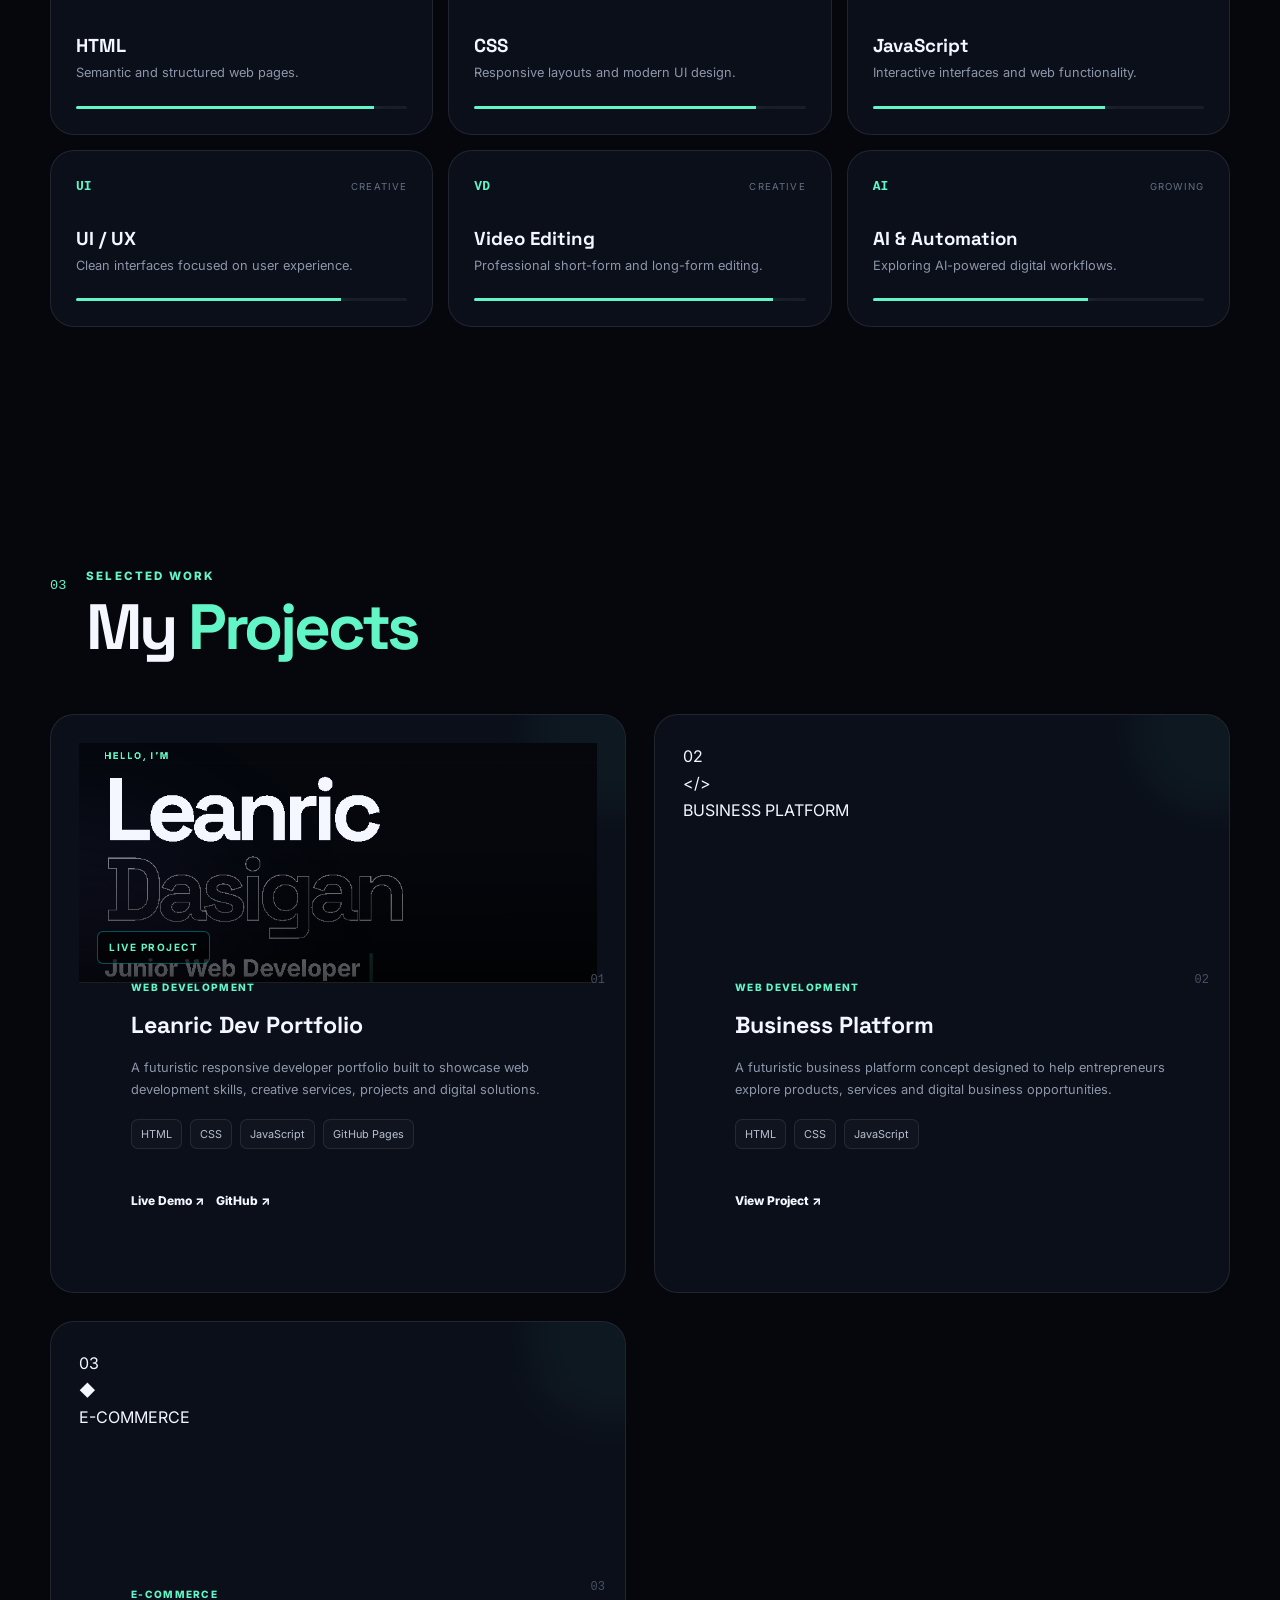
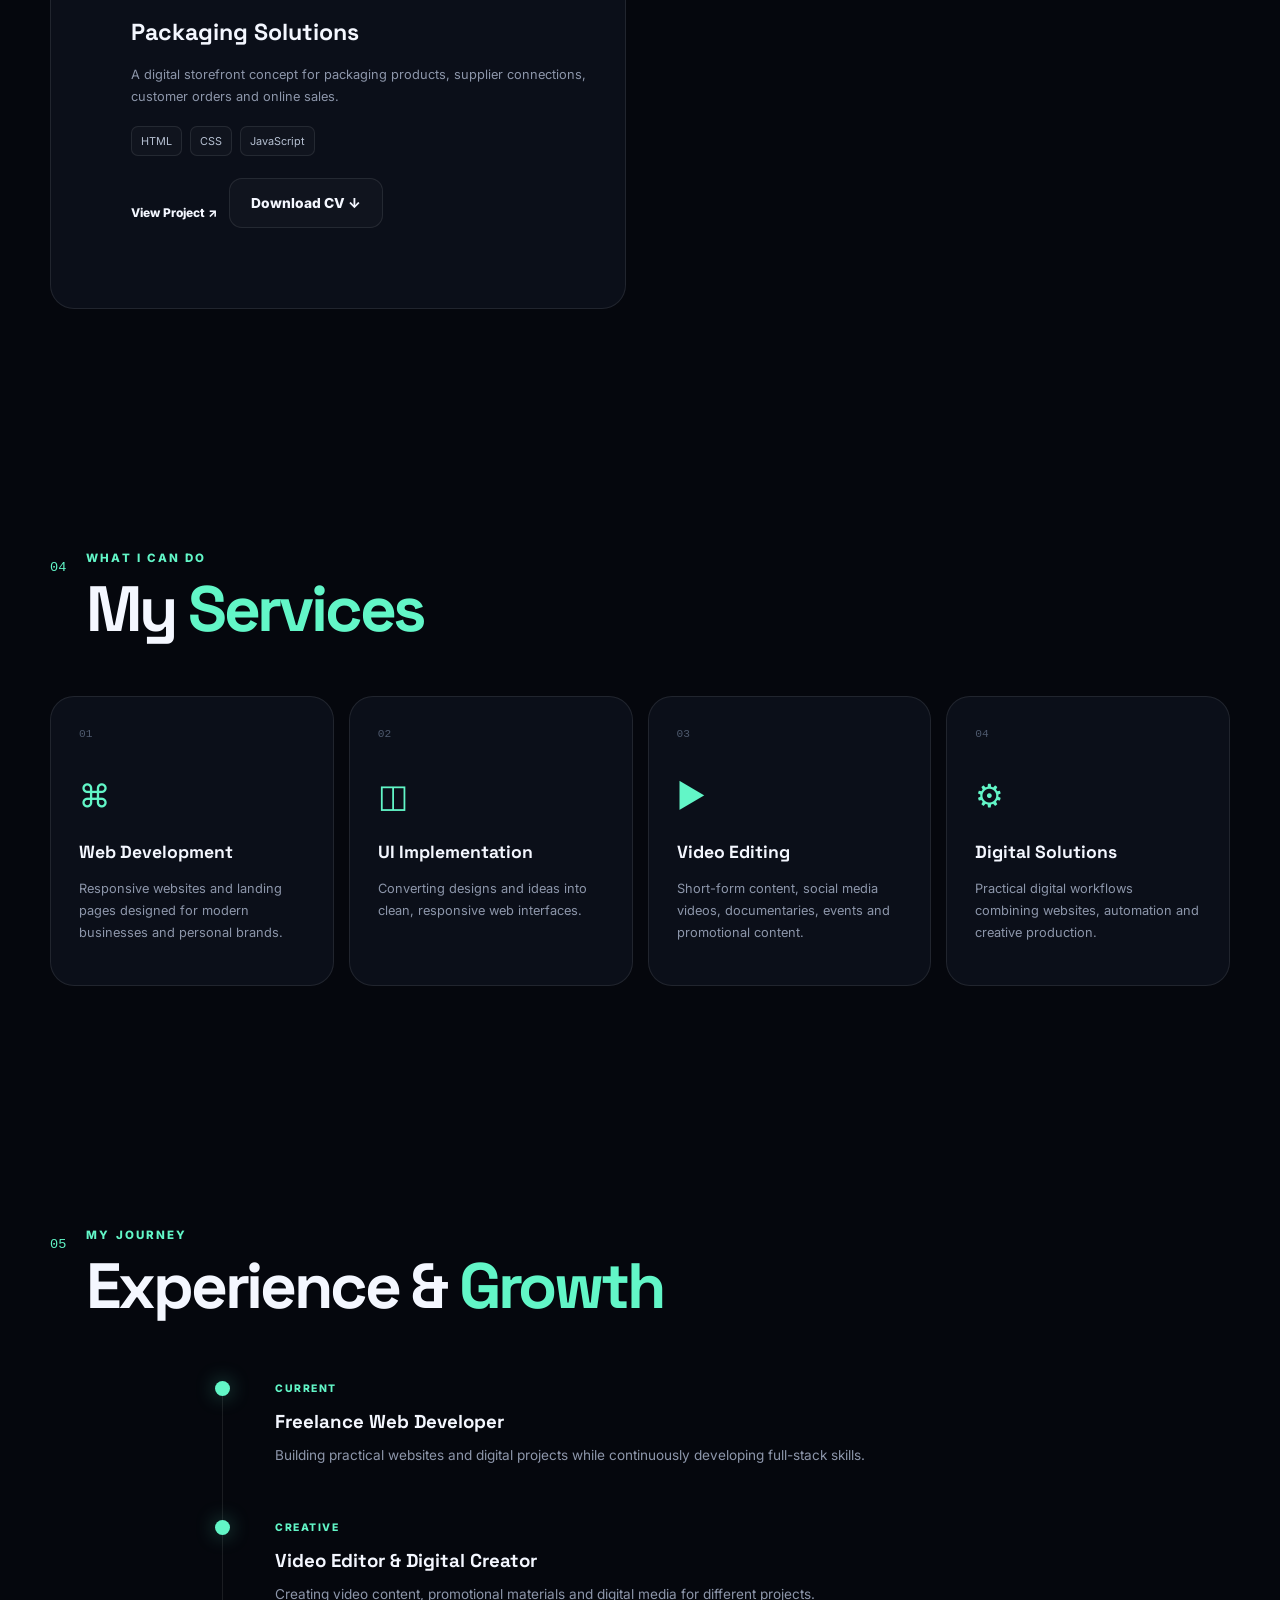
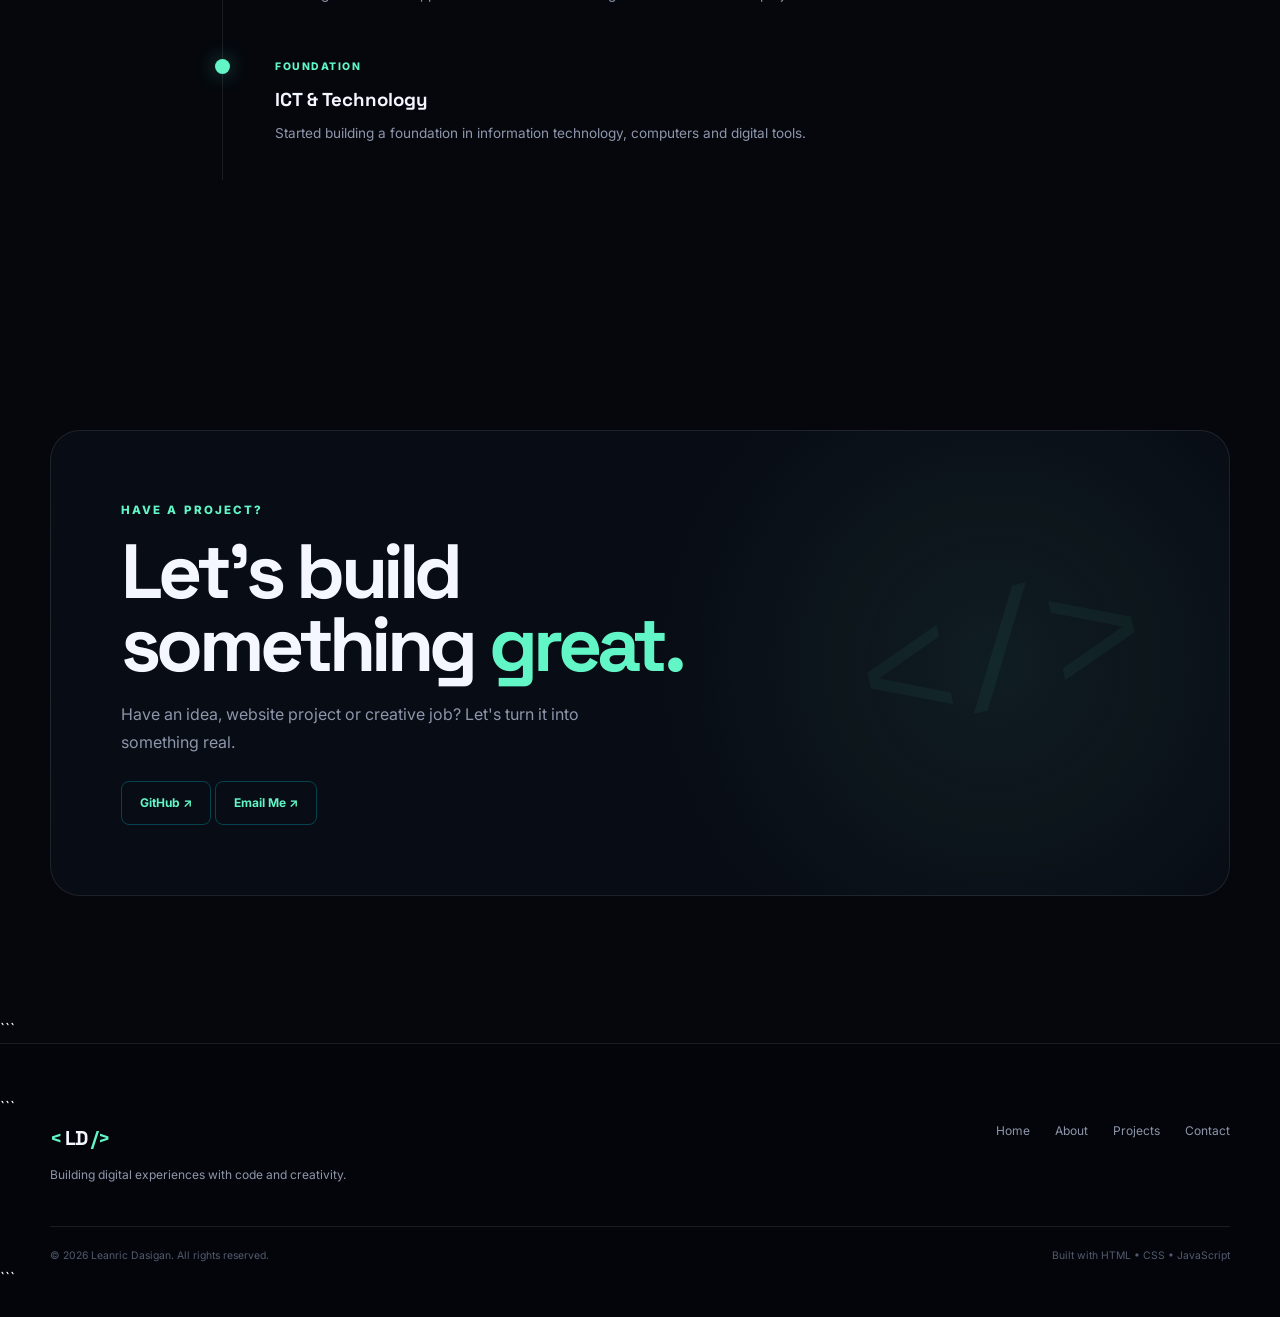
==== commit 9b873c88: "Add CV and portfolio images" ====
--- a/index.html
+++ b/index.html
@@ -2,6 +2,51 @@
 
 <html lang="en">
 <head>
+    <!-- V8 SEO -->
+<meta
+  name="description"
+  content="Leanric Dasigan — Junior Web Developer building responsive websites, digital solutions and modern web experiences."
+>
+
+<meta
+  name="keywords"
+  content="Leanric Dasigan, Web Developer, Junior Web Developer, Frontend Developer, HTML, CSS, JavaScript, Philippines"
+>
+
+<meta name="author" content="Leanric Dasigan">
+
+<meta
+  name="robots"
+  content="index, follow"
+>
+
+<!-- Open Graph -->
+<meta
+  property="og:title"
+  content="Leanric Dasigan | Junior Web Developer"
+>
+
+<meta
+  property="og:description"
+  content="Modern websites, digital solutions and creative web development."
+>
+
+<meta
+  property="og:type"
+  content="website"
+>
+
+<meta
+  property="og:url"
+  content="https://leanric28-design.github.io/leanric-dev-portfolio/"
+>
+
+<!-- Favicon -->
+<link
+  rel="icon"
+  href="images/leanric-profile.jpg"
+  type="image/jpeg"
+>
   <meta charset="UTF-8">
   <meta name="viewport" content="width=device-width, initial-scale=1.0">
 
@@ -224,9 +269,10 @@
 
   <div class="about-photo">
     <div class="photo-frame">
-      <img src="images/leanric-profile.jpg" alt="Leanric Dasigan - Web Developer">
-      <div class="photo-glow"></div>
-    </div>
+    <img src="./images/leanric-profile.jpg" alt="Leanric Dasigan - Web Developer">
+    <div class="photo-glow"></div>
+</div>
+
     <div class="photo-label">
       <span>LD</span>
       <small>WEB DEVELOPER</small>
@@ -550,6 +596,13 @@
 >
   View Project ↗
 </a>
+<a
+  href="Leanric-Dasigan-CV.pdf"
+  class="btn btn-secondary"
+  download
+>
+  Download CV ↓
+</a>
 
         </div>
 
@@ -699,10 +752,20 @@
         Let's turn it into something real.
       </p>
 
-      <a href="mailto:dasiganleanric1@gmail.com" class="btn btn-primary">
-        Start a Conversation
-        <span>↗</span>
-      </a>
+      <a
+  href="https://github.com/leanric28-design"
+  target="_blank"
+  rel="noopener noreferrer"
+  class="contact-link"
+>
+  GitHub ↗
+</a>
+<a
+  href="mailto:dasiganleanric1@gmail.com"
+  class="contact-link"
+>
+  Email Me ↗
+</a>
 
     </div>
 
--- a/style.css
+++ b/style.css
@@ -1351,4 +1351,53 @@
     width: 100%;
   }
 
+}
+
+/* ========================================
+   V8 PROFESSIONAL BUTTONS
+   ======================================== */
+
+.btn-secondary {
+  display: inline-flex;
+  align-items: center;
+  justify-content: center;
+  gap: 8px;
+}
+
+.btn-secondary:hover {
+  transform: translateY(-2px);
+}
+
+
+/* Contact links */
+
+.contact-link {
+  display: inline-flex;
+  align-items: center;
+  justify-content: center;
+
+  padding: 11px 18px;
+
+  border: 1px solid rgba(0, 229, 255, 0.25);
+  border-radius: 8px;
+
+  color: var(--accent);
+
+  text-decoration: none;
+
+  font-size: 12px;
+  font-weight: 700;
+
+  transition:
+    transform 0.25s ease,
+    border-color 0.25s ease,
+    background 0.25s ease;
+}
+
+.contact-link:hover {
+  transform: translateY(-2px);
+
+  border-color: var(--accent);
+
+  background: rgba(0, 229, 255, 0.07);
 }
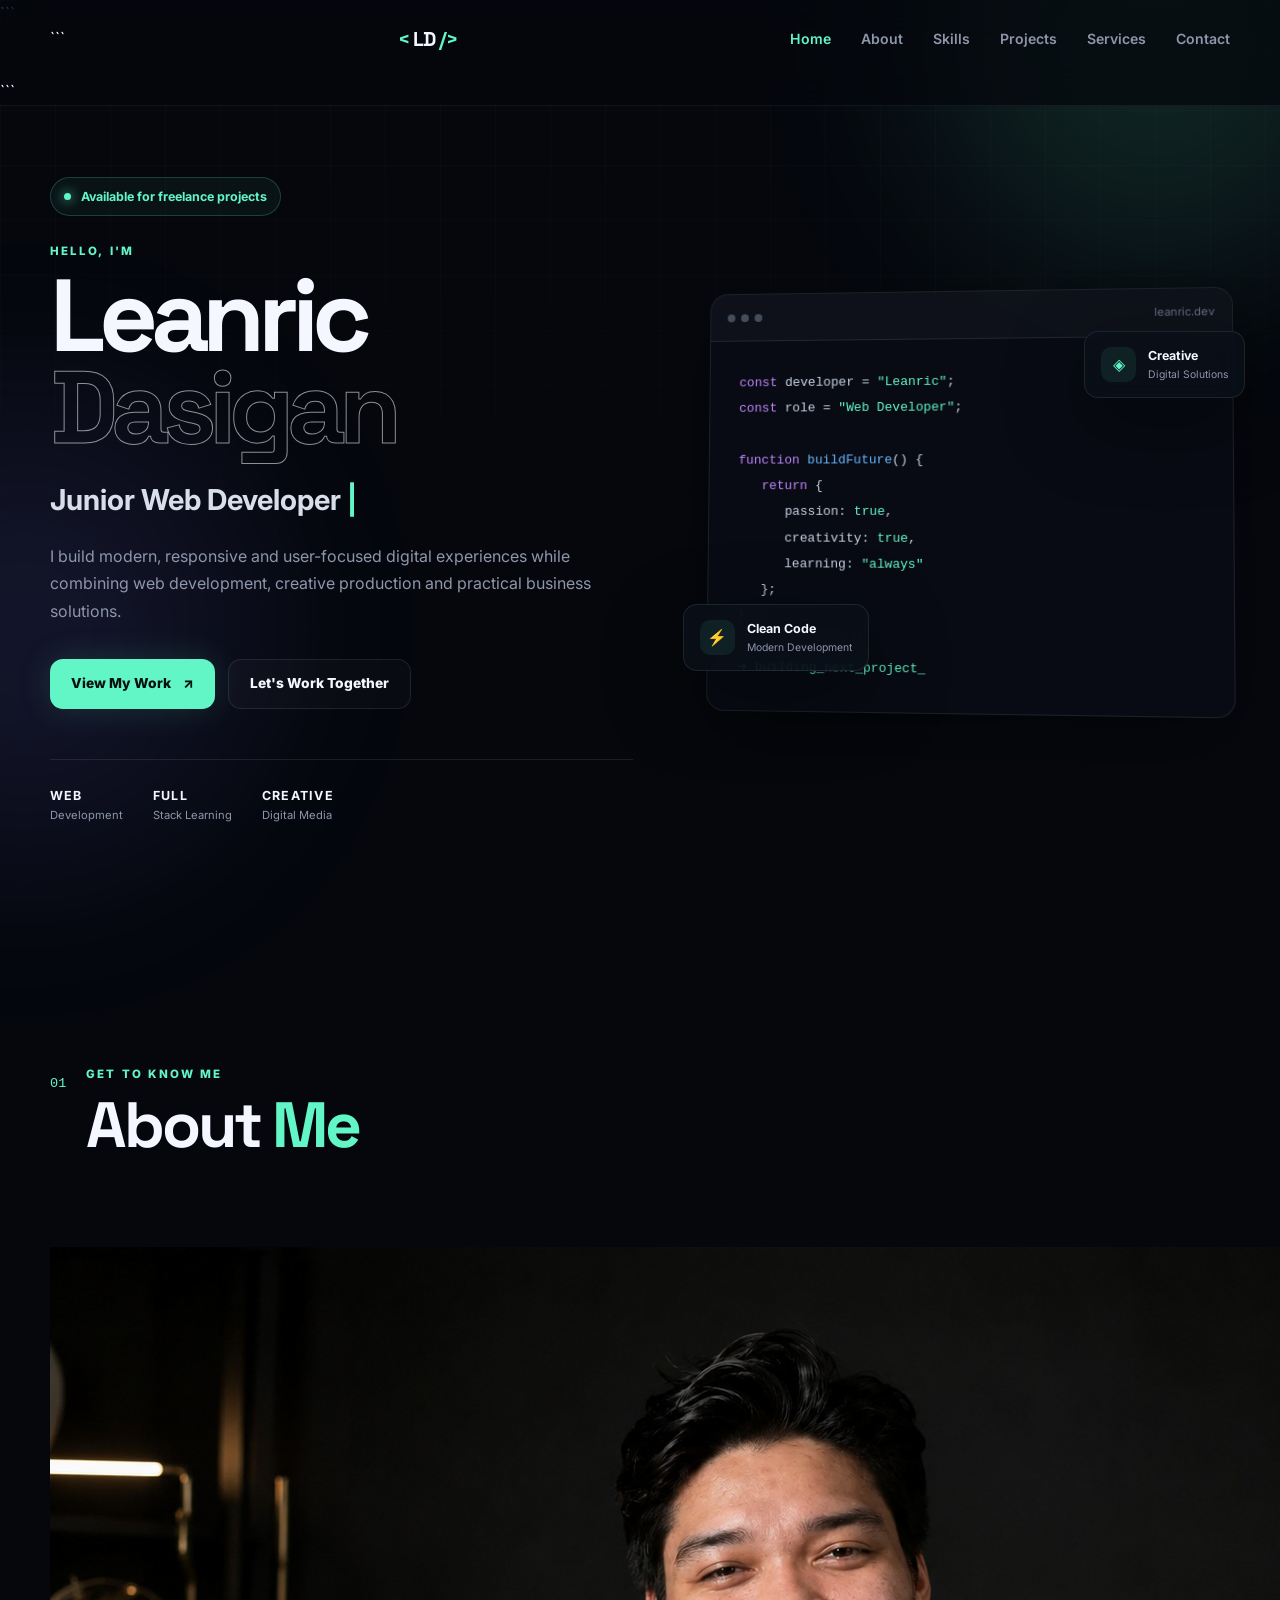
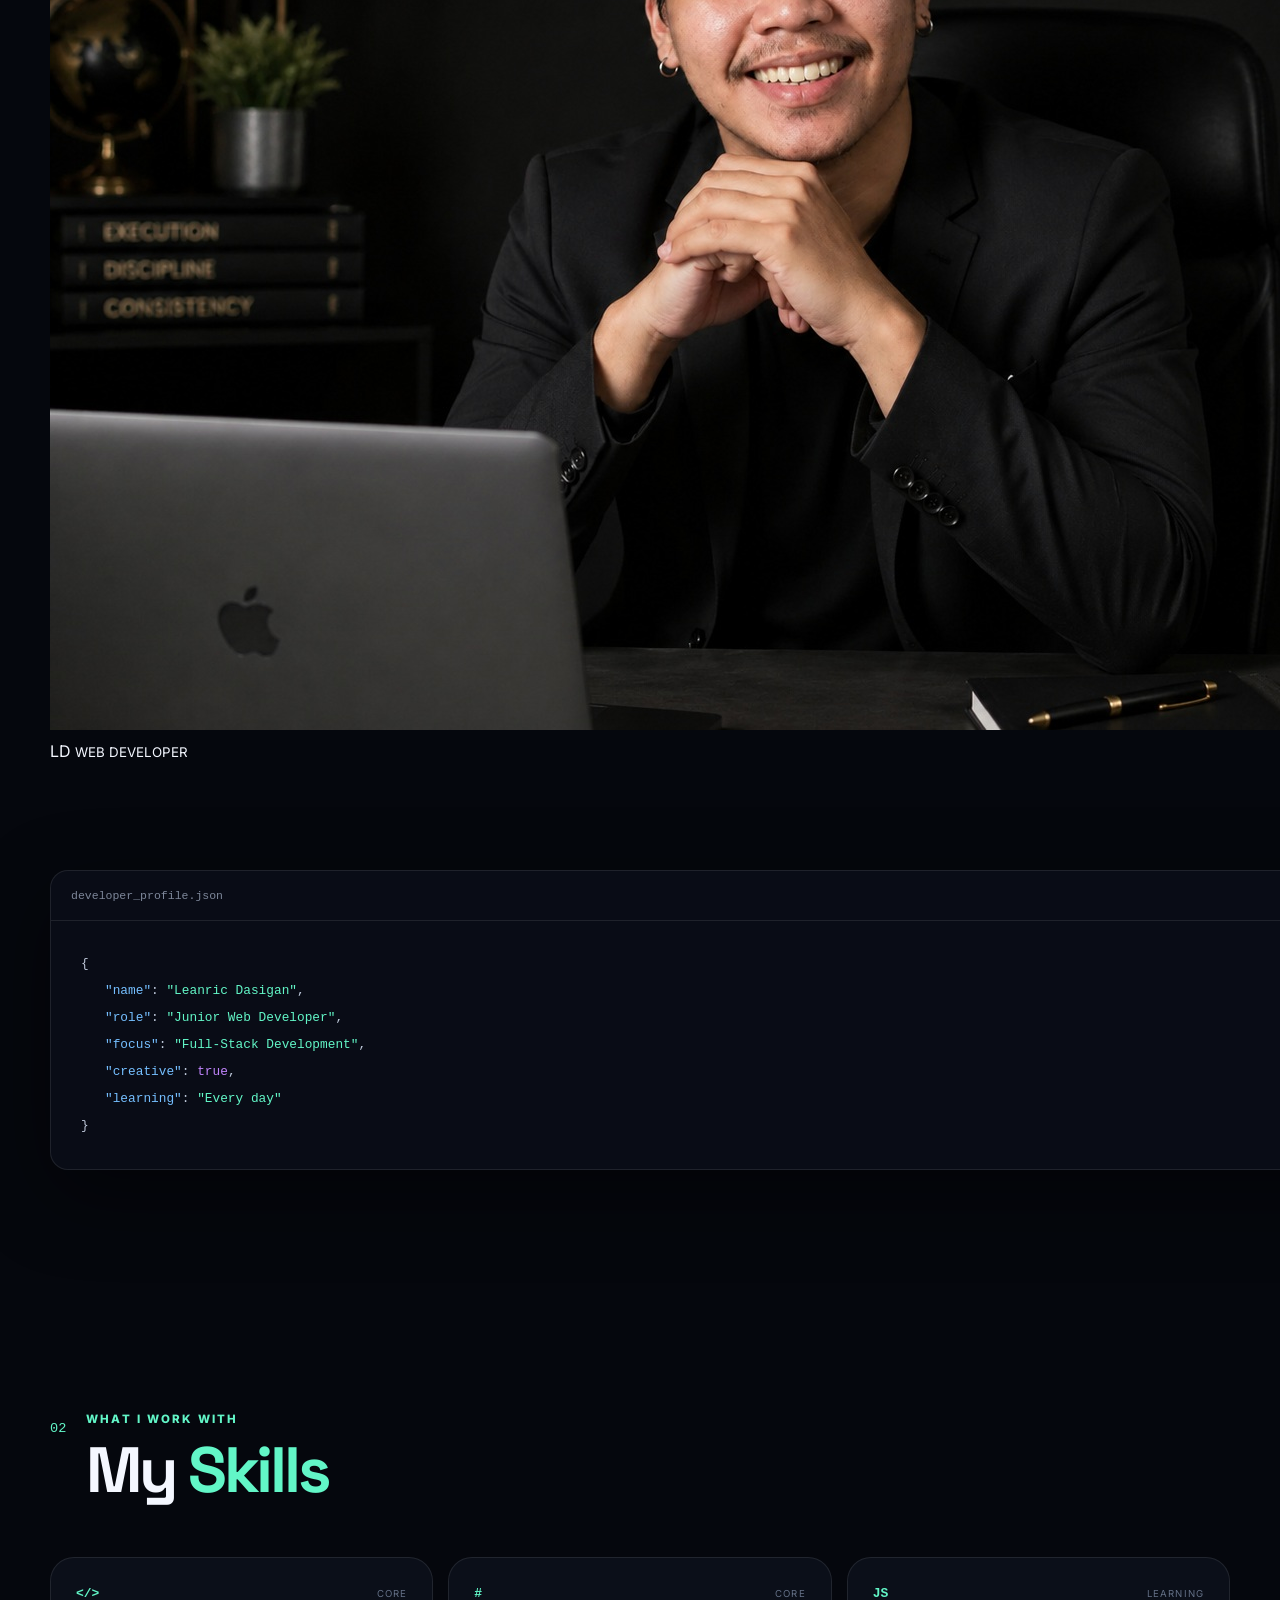
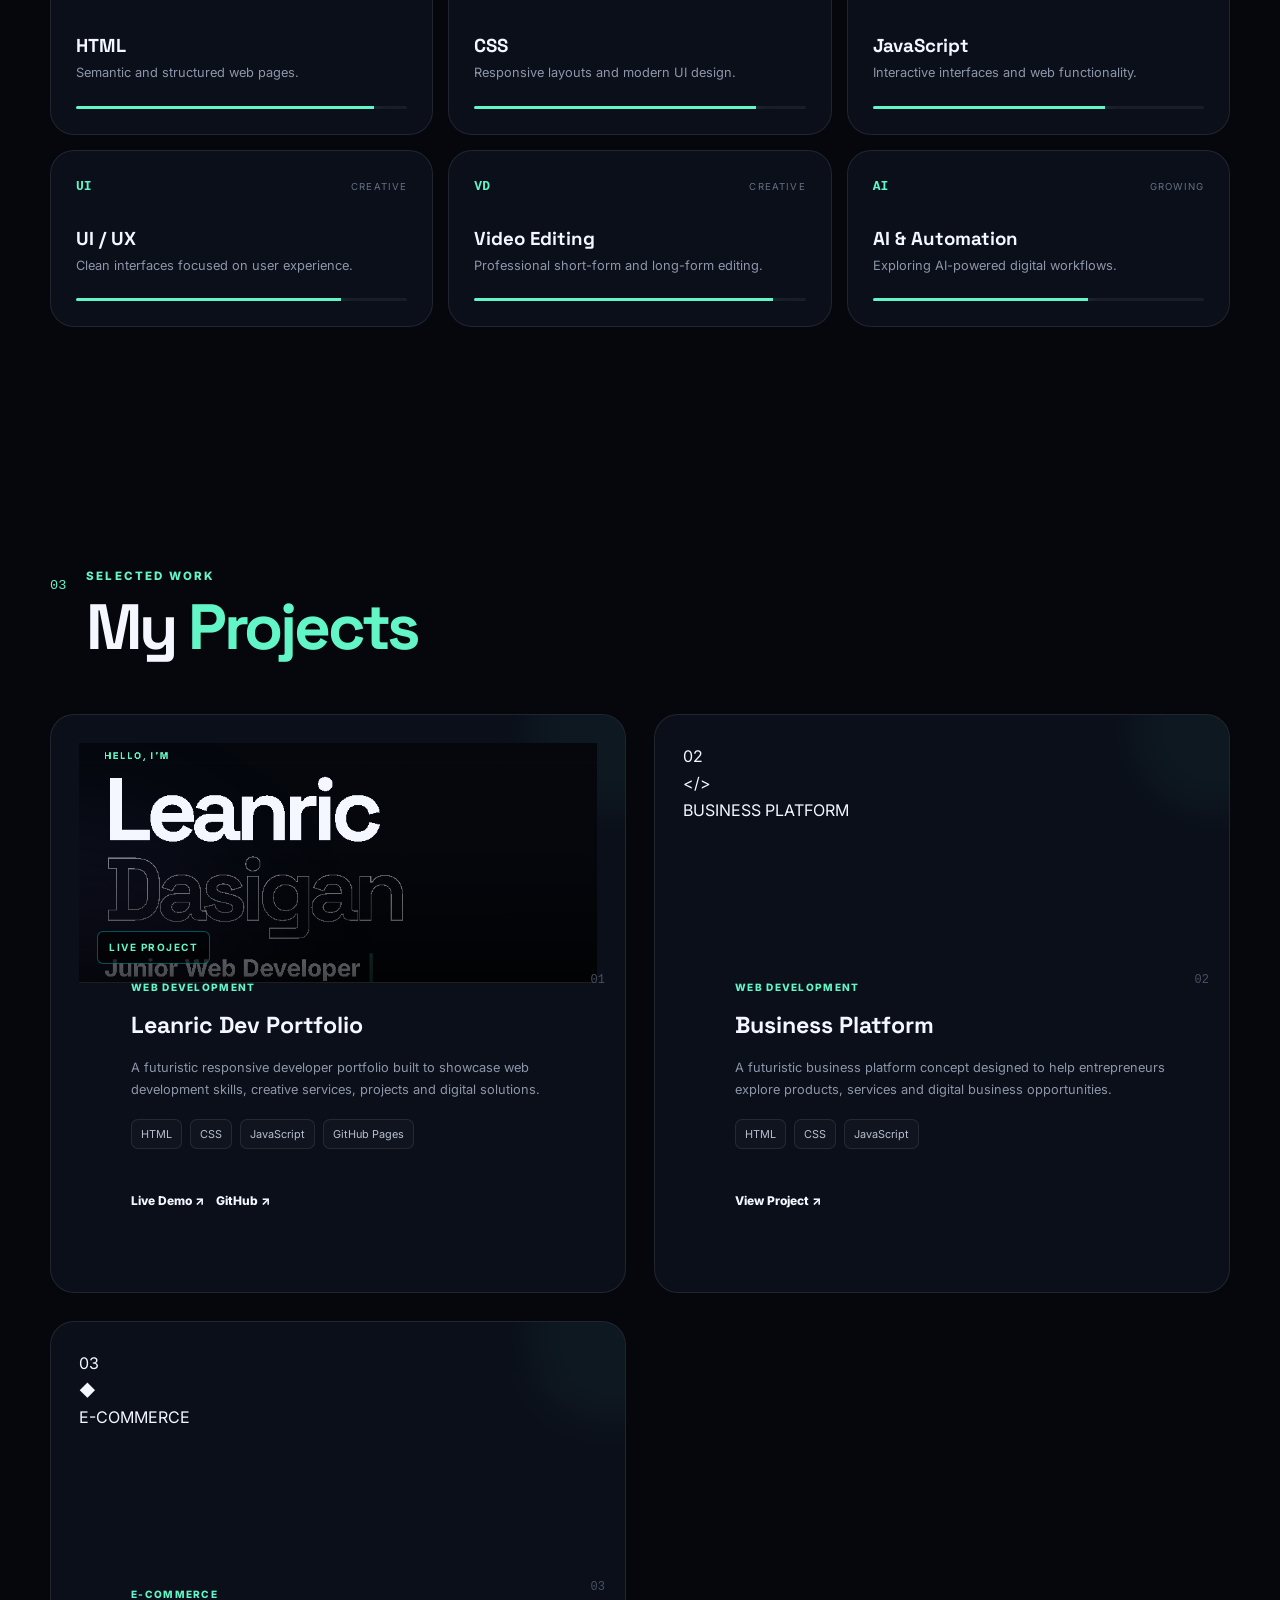
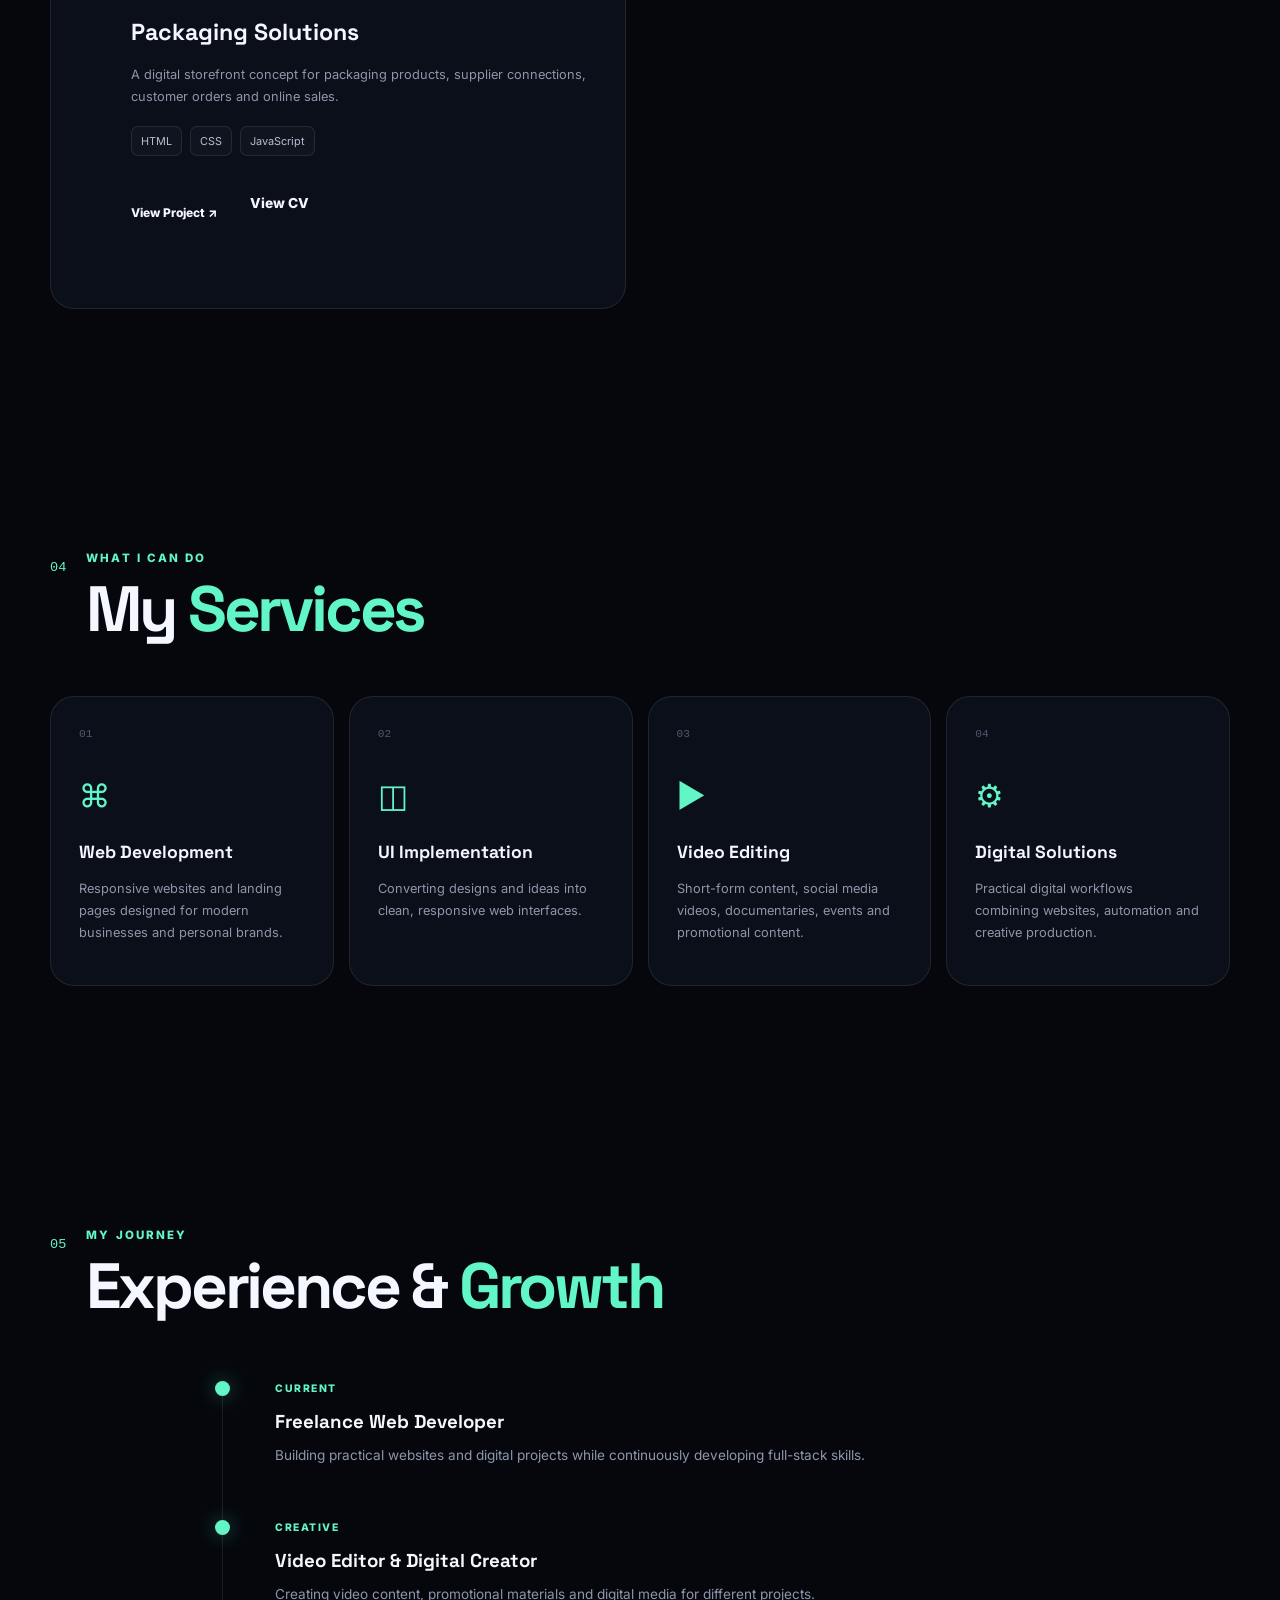
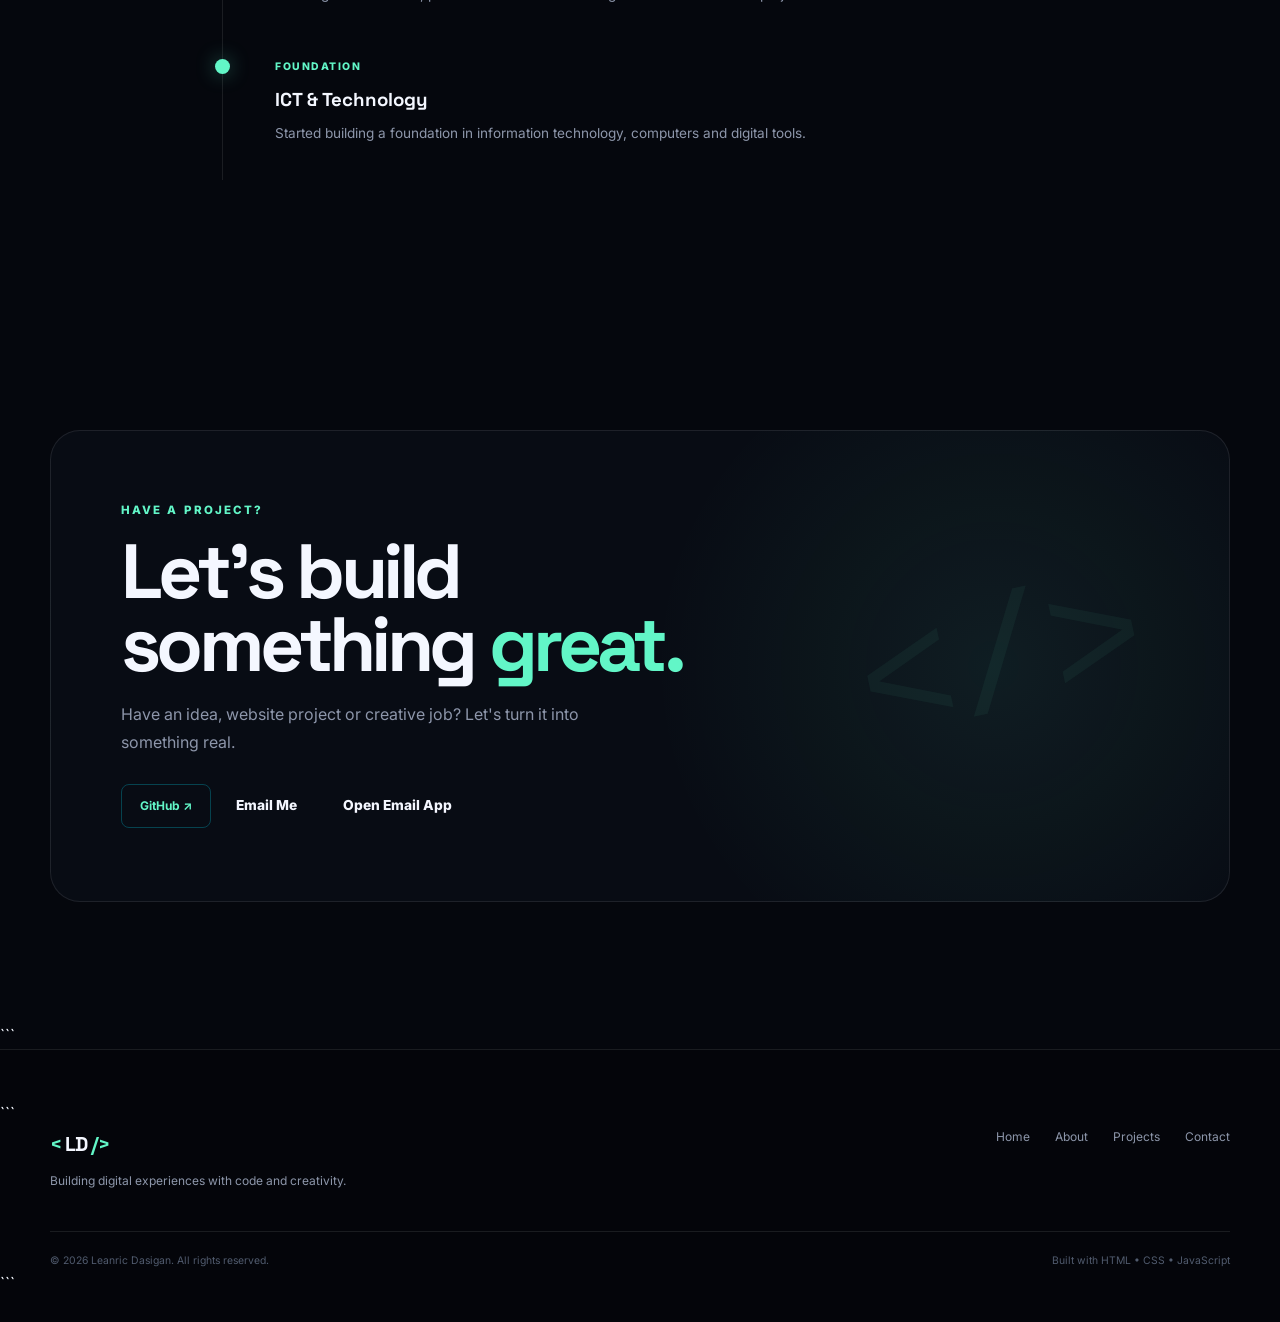
==== commit 2dfdc16a: "Fix CV file path" ====
--- a/index.html
+++ b/index.html
@@ -596,12 +596,10 @@
 >
   View Project ↗
 </a>
-<a
-  href="Leanric-Dasigan-CV.pdf"
-  class="btn btn-secondary"
-  download
->
-  Download CV ↓
+<a href="./documents/Leanric-Dasigan-CV.pdf"
+   target="_blank"
+   class="btn">
+    View CV
 </a>
 
         </div>
@@ -760,11 +758,14 @@
 >
   GitHub ↗
 </a>
-<a
-  href="mailto:dasiganleanric1@gmail.com"
-  class="contact-link"
->
-  Email Me ↗
+<a href="https://mail.google.com/mail/?view=cm&fs=1&to=dasiganleanric1@gmail.com"
+   target="_blank"
+   class="btn">
+    Email Me
+</a>
+
+<a href="mailto:dasiganleanric1@gmail.com" class="btn">
+    Open Email App
 </a>
 
     </div>
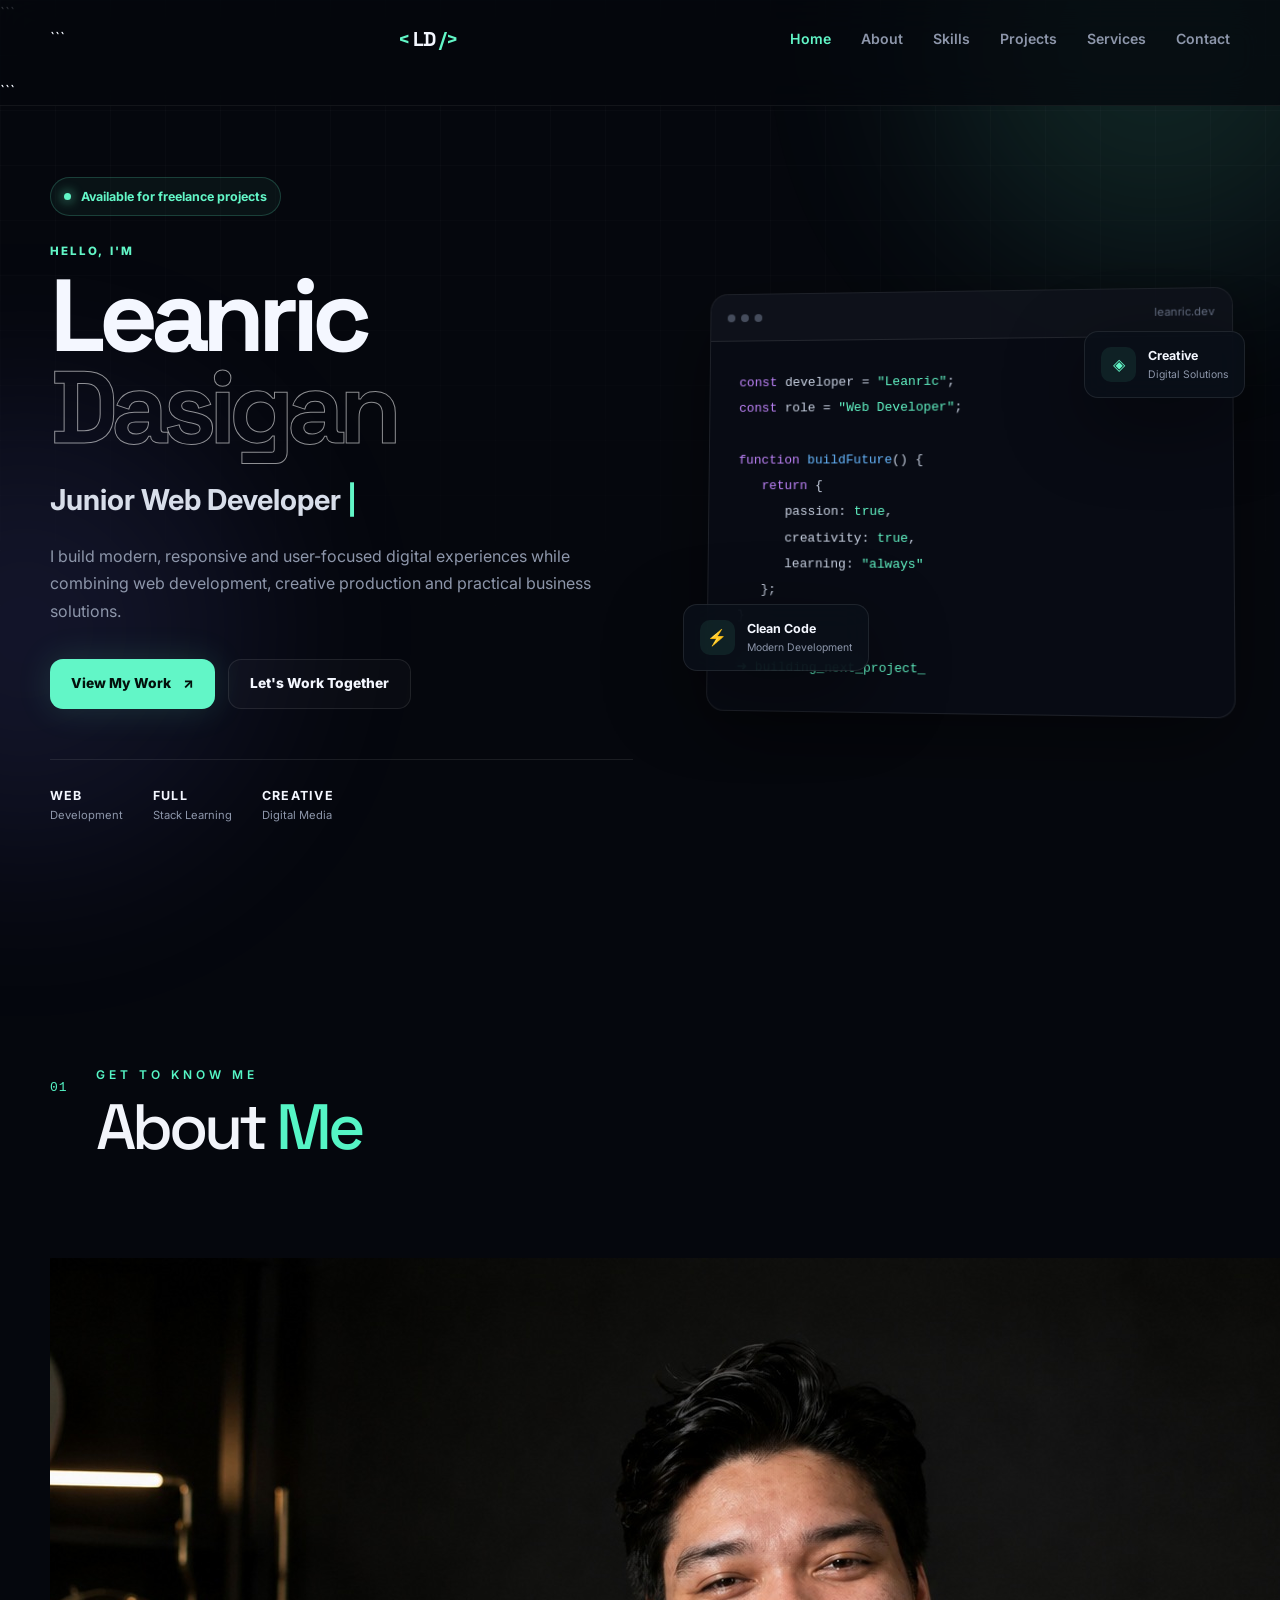
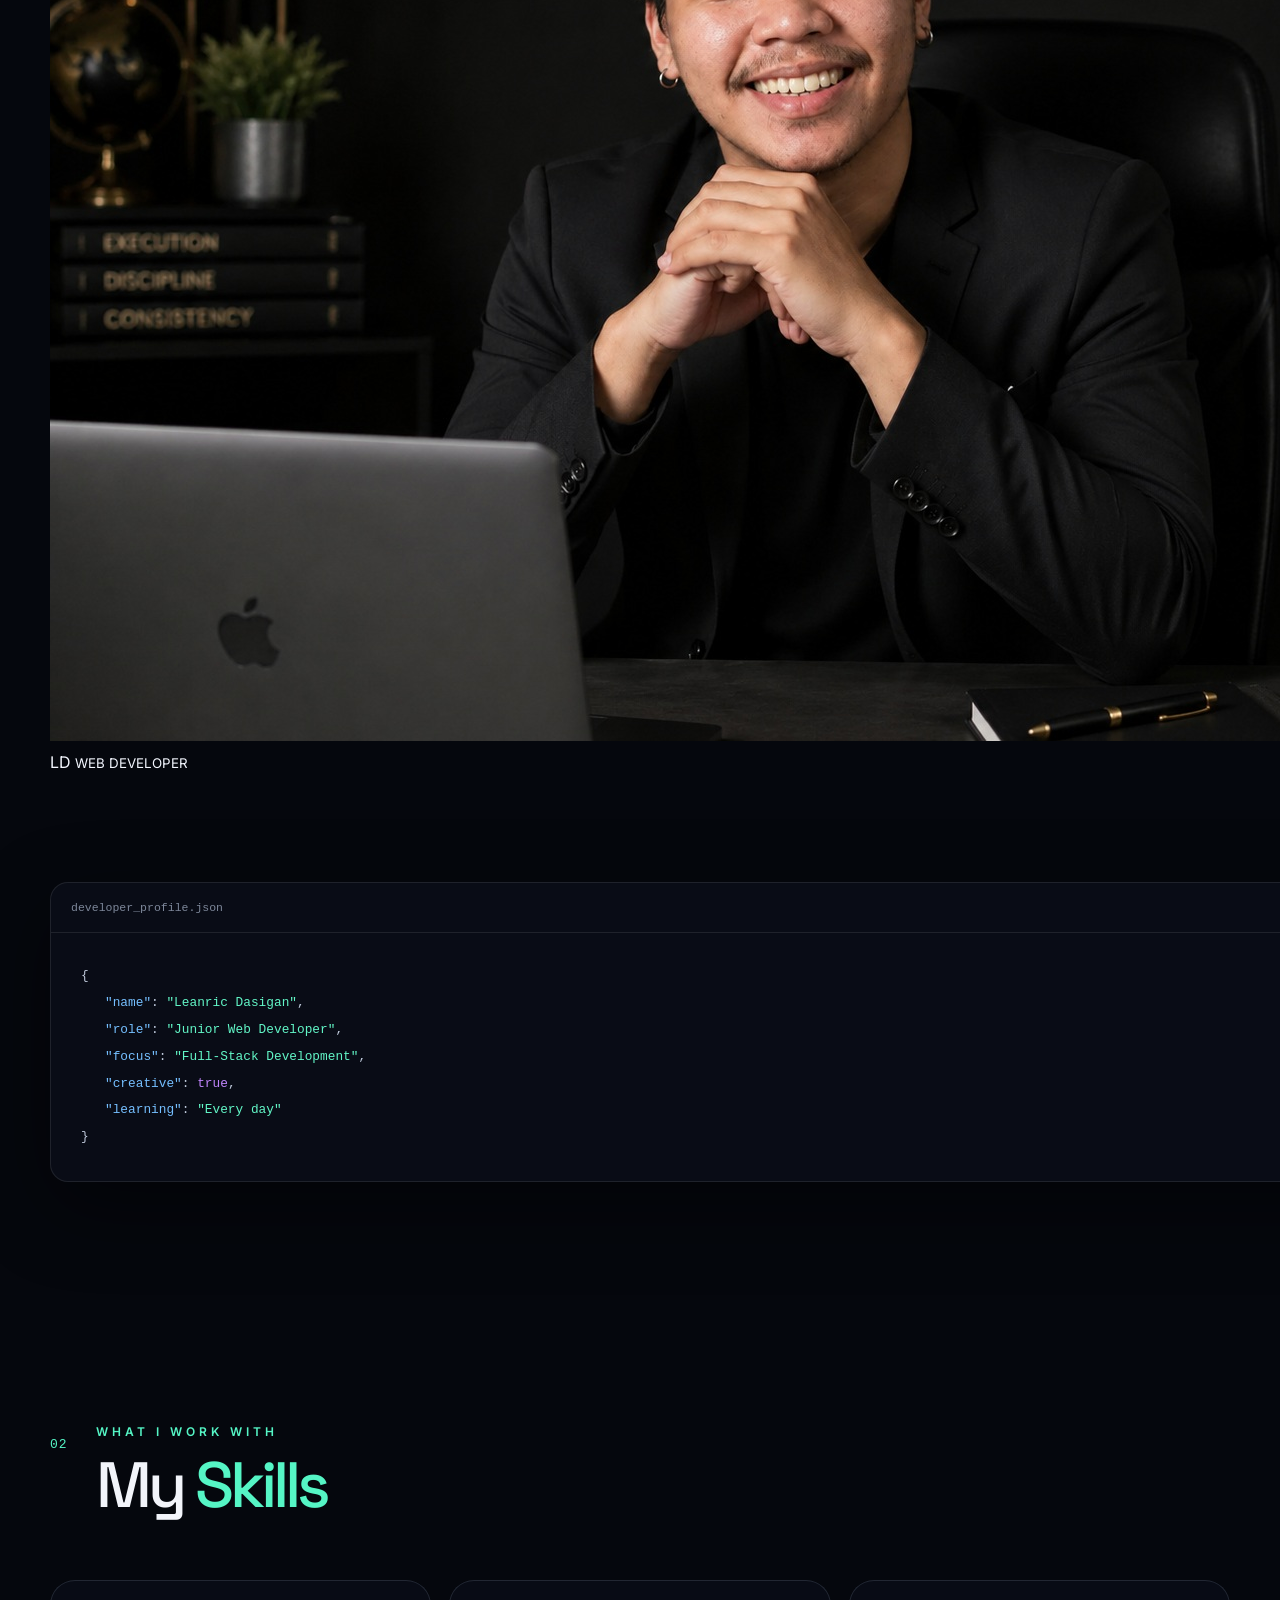
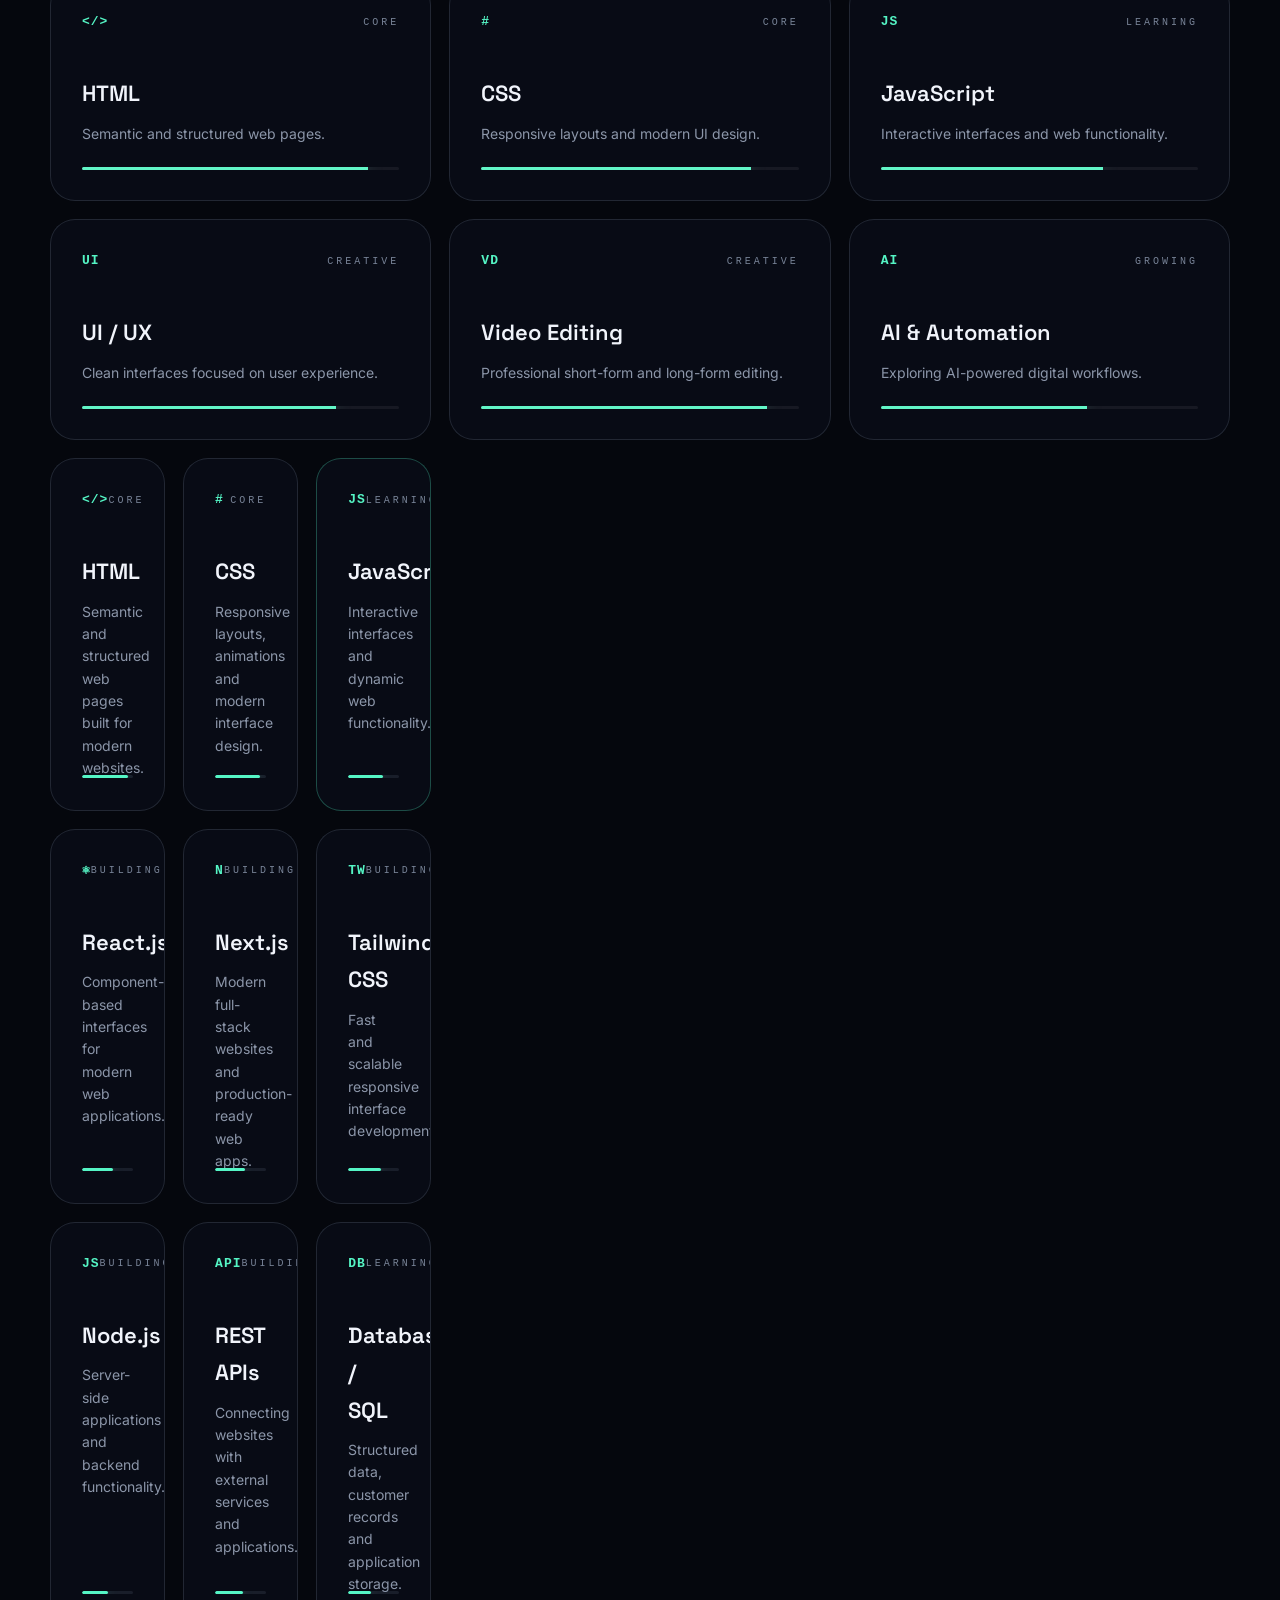
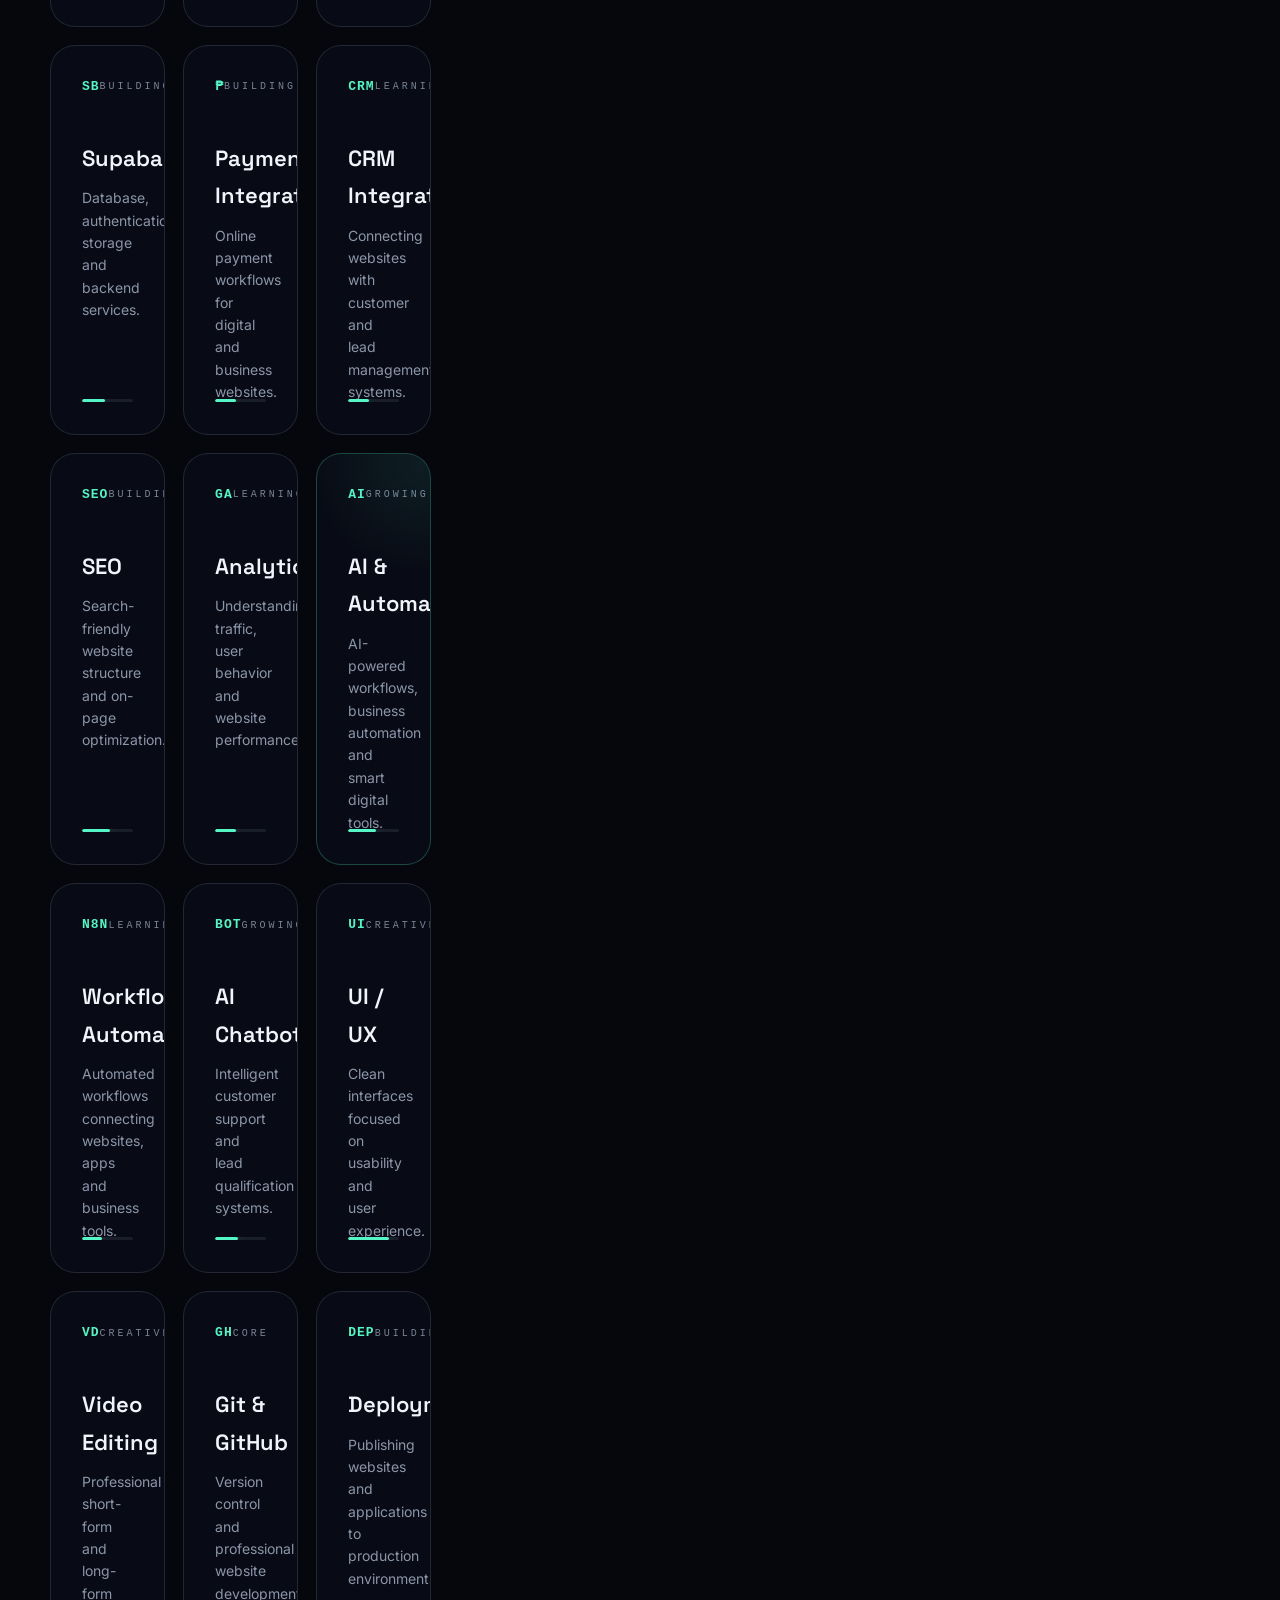
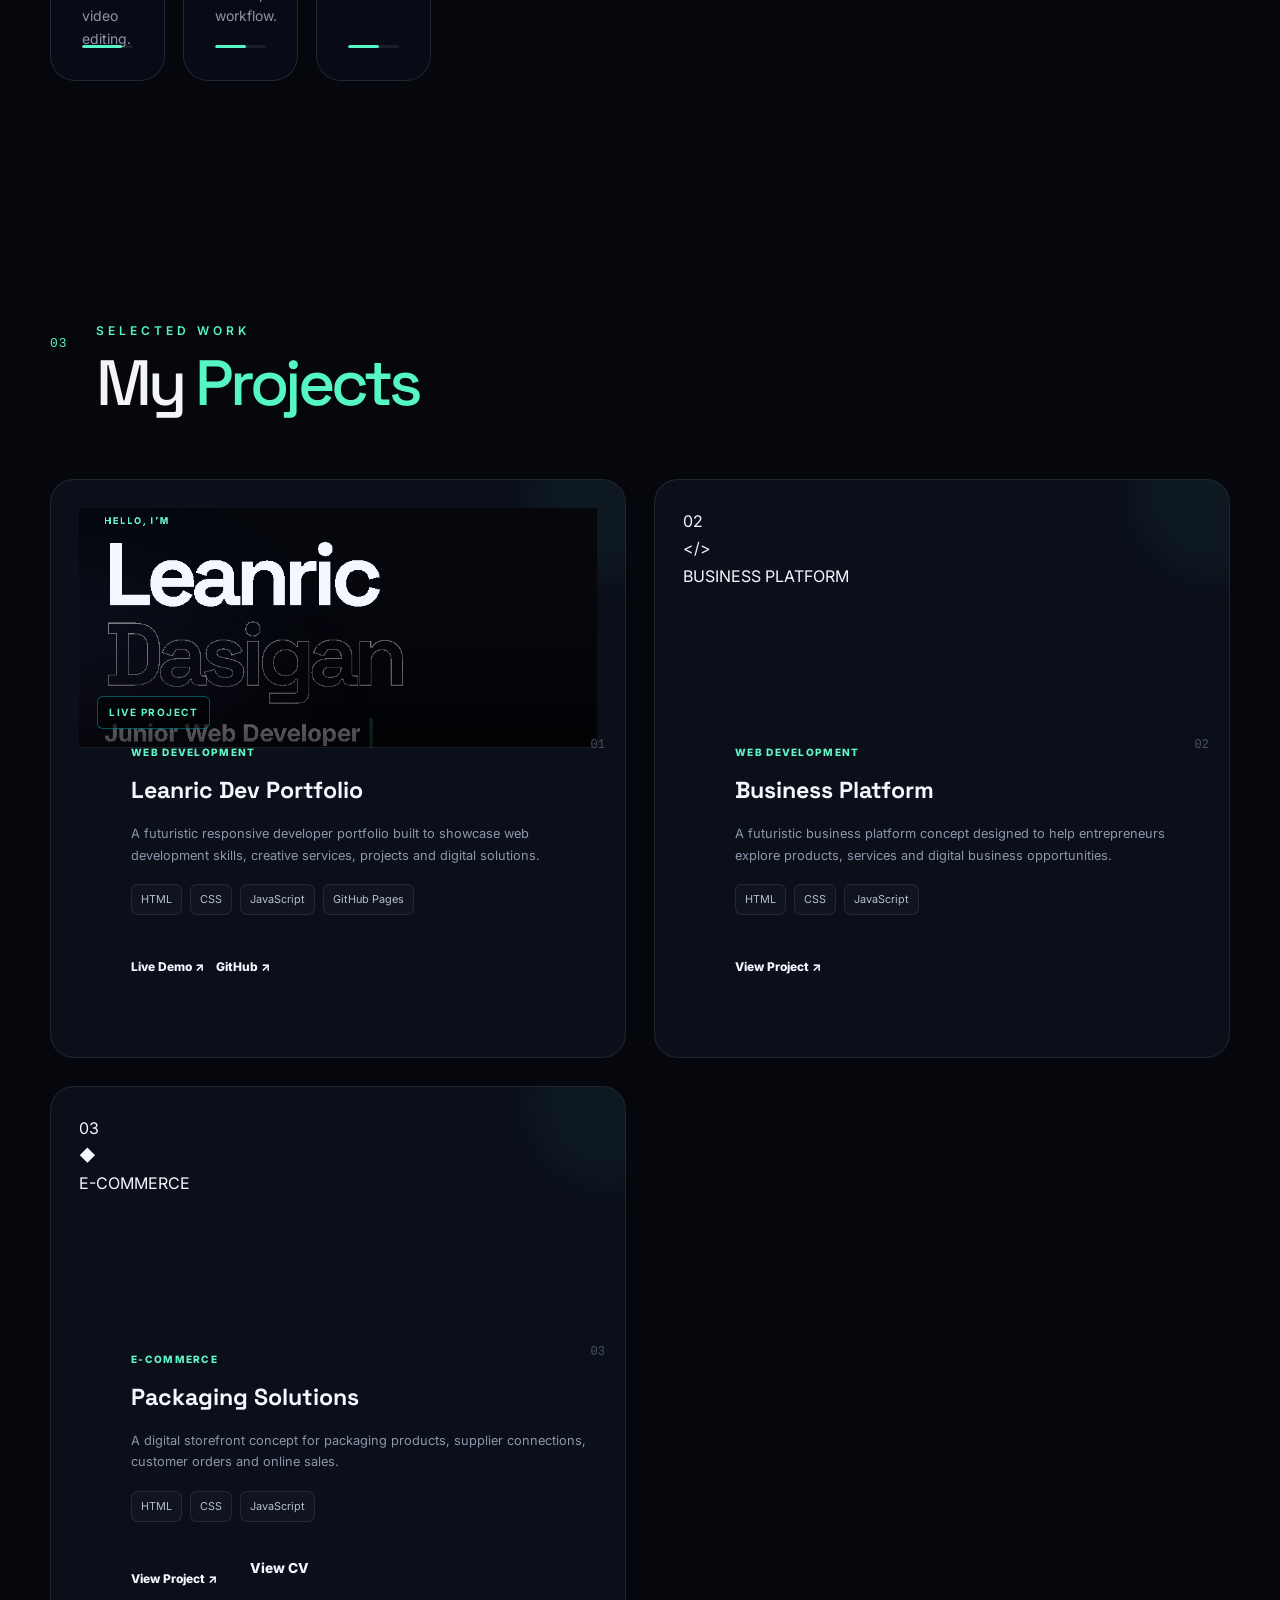
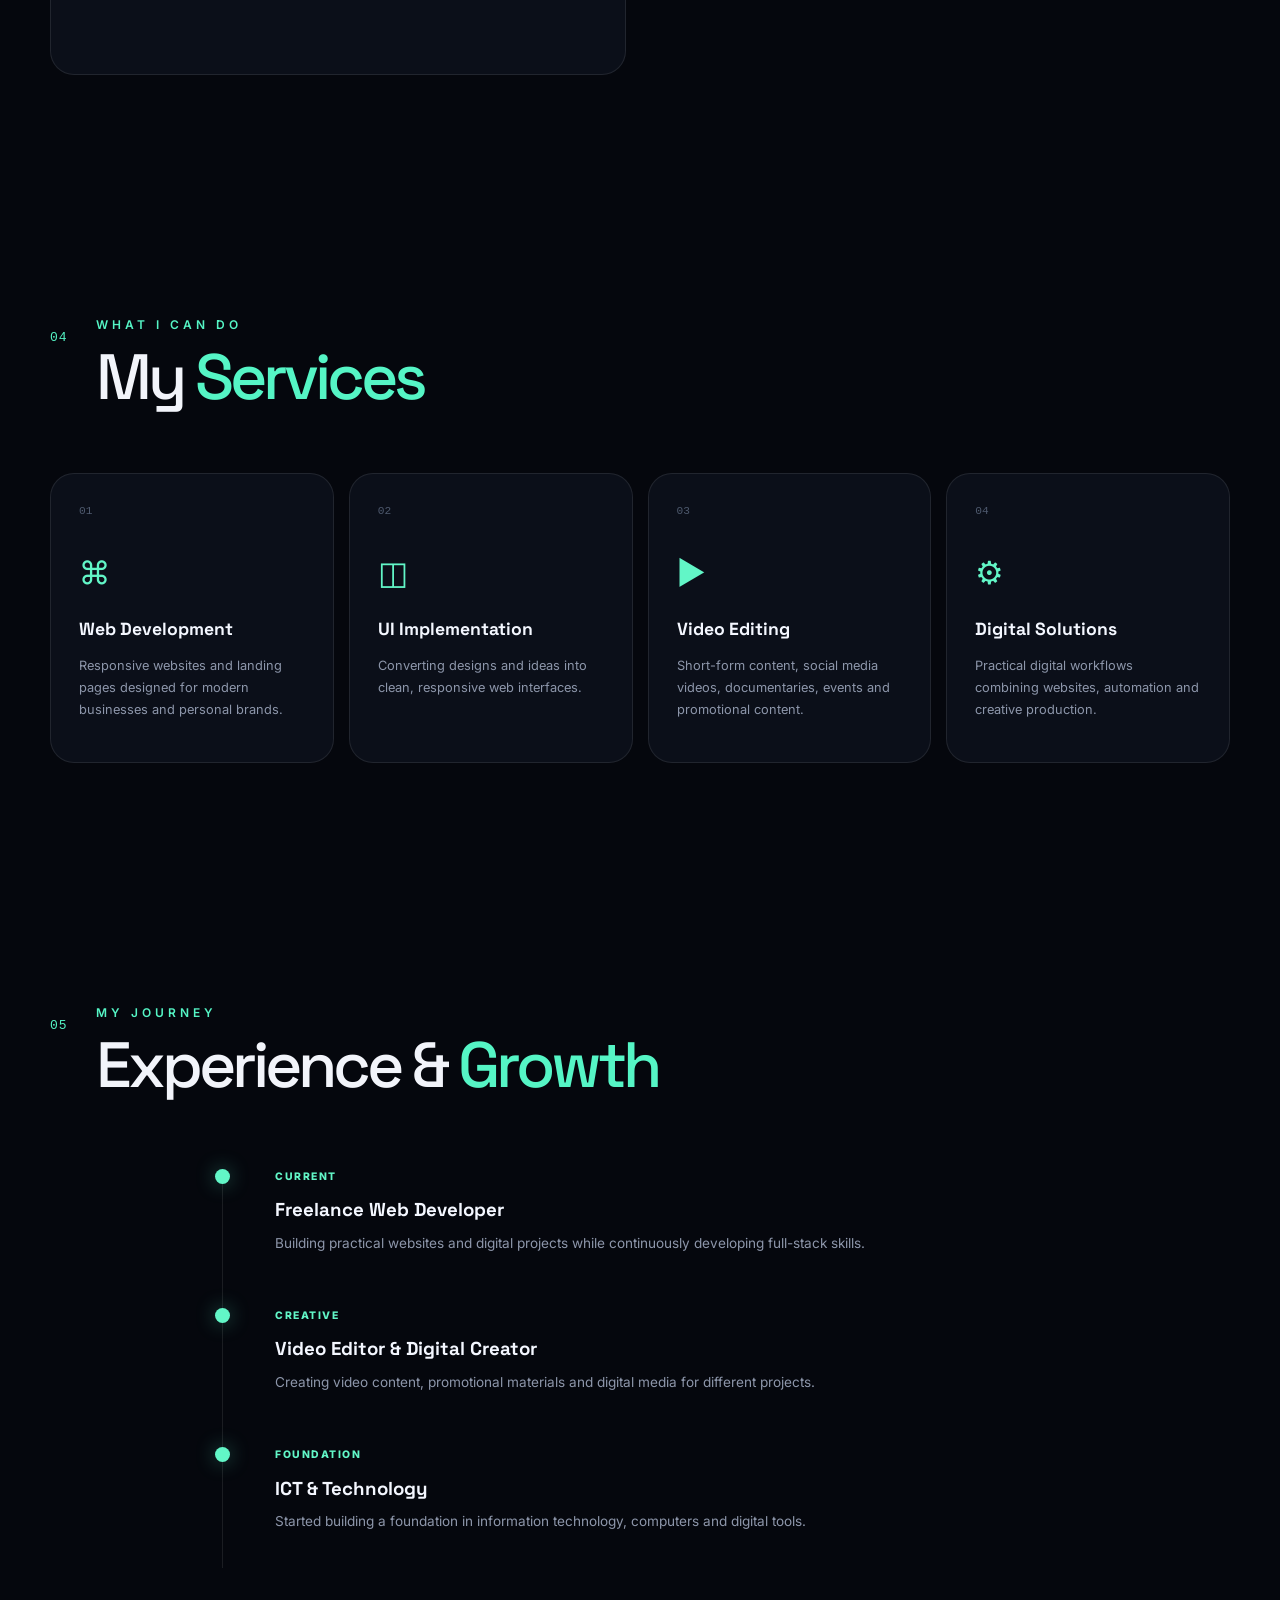
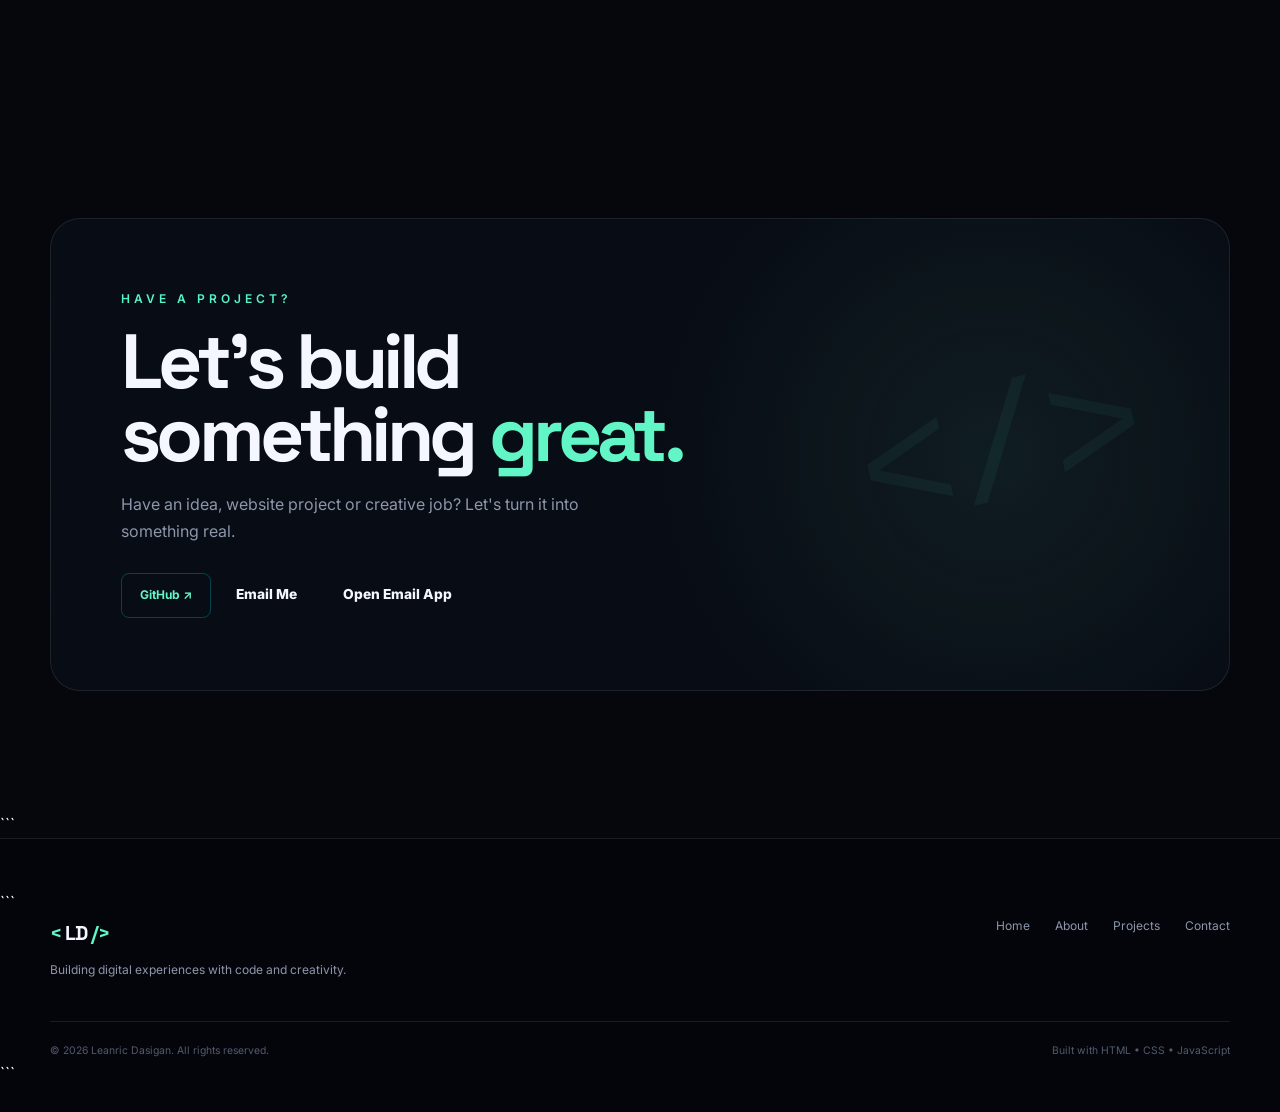
==== commit c1bb0842: "Upgrade hybrid developer skills section" ====
--- a/index.html
+++ b/index.html
@@ -425,6 +425,395 @@
       <h3>AI & Automation</h3>
       <p>Exploring AI-powered digital workflows.</p>
       <div class="skill-line"><span style="width: 65%"></span></div>
+    </div>
+
+  <div class="skills-grid">
+
+    <!-- FRONTEND -->
+
+    <div class="skill-card">
+      <div class="skill-top">
+        <span class="skill-icon">&lt;/&gt;</span>
+        <span class="skill-level">CORE</span>
+      </div>
+
+      <h3>HTML</h3>
+
+      <p>
+        Semantic and structured web pages built for modern websites.
+      </p>
+
+      <div class="skill-bar">
+        <span style="width: 90%;"></span>
+      </div>
+    </div>
+
+
+    <div class="skill-card">
+      <div class="skill-top">
+        <span class="skill-icon">#</span>
+        <span class="skill-level">CORE</span>
+      </div>
+
+      <h3>CSS</h3>
+
+      <p>
+        Responsive layouts, animations and modern interface design.
+      </p>
+
+      <div class="skill-bar">
+        <span style="width: 88%;"></span>
+      </div>
+    </div>
+
+
+    <div class="skill-card learning-card">
+      <div class="skill-top">
+        <span class="skill-icon">JS</span>
+        <span class="skill-level">LEARNING</span>
+      </div>
+
+      <h3>JavaScript</h3>
+
+      <p>
+        Interactive interfaces and dynamic web functionality.
+      </p>
+
+      <div class="skill-bar">
+        <span style="width: 68%;"></span>
+      </div>
+    </div>
+
+
+    <div class="skill-card">
+      <div class="skill-top">
+        <span class="skill-icon">⚛</span>
+        <span class="skill-level">BUILDING</span>
+      </div>
+
+      <h3>React.js</h3>
+
+      <p>
+        Component-based interfaces for modern web applications.
+      </p>
+
+      <div class="skill-bar">
+        <span style="width: 60%;"></span>
+      </div>
+    </div>
+
+
+    <div class="skill-card">
+      <div class="skill-top">
+        <span class="skill-icon">N</span>
+        <span class="skill-level">BUILDING</span>
+      </div>
+
+      <h3>Next.js</h3>
+
+      <p>
+        Modern full-stack websites and production-ready web apps.
+      </p>
+
+      <div class="skill-bar">
+        <span style="width: 58%;"></span>
+      </div>
+    </div>
+
+
+    <div class="skill-card">
+      <div class="skill-top">
+        <span class="skill-icon">TW</span>
+        <span class="skill-level">BUILDING</span>
+      </div>
+
+      <h3>Tailwind CSS</h3>
+
+      <p>
+        Fast and scalable responsive interface development.
+      </p>
+
+      <div class="skill-bar">
+        <span style="width: 65%;"></span>
+      </div>
+    </div>
+
+
+    <!-- BACKEND -->
+
+    <div class="skill-card">
+      <div class="skill-top">
+        <span class="skill-icon">JS</span>
+        <span class="skill-level">BUILDING</span>
+      </div>
+
+      <h3>Node.js</h3>
+
+      <p>
+        Server-side applications and backend functionality.
+      </p>
+
+      <div class="skill-bar">
+        <span style="width: 50%;"></span>
+      </div>
+    </div>
+
+
+    <div class="skill-card">
+      <div class="skill-top">
+        <span class="skill-icon">API</span>
+        <span class="skill-level">BUILDING</span>
+      </div>
+
+      <h3>REST APIs</h3>
+
+      <p>
+        Connecting websites with external services and applications.
+      </p>
+
+      <div class="skill-bar">
+        <span style="width: 55%;"></span>
+      </div>
+    </div>
+
+
+    <div class="skill-card">
+      <div class="skill-top">
+        <span class="skill-icon">DB</span>
+        <span class="skill-level">LEARNING</span>
+      </div>
+
+      <h3>Database / SQL</h3>
+
+      <p>
+        Structured data, customer records and application storage.
+      </p>
+
+      <div class="skill-bar">
+        <span style="width: 45%;"></span>
+      </div>
+    </div>
+
+
+    <div class="skill-card">
+      <div class="skill-top">
+        <span class="skill-icon">SB</span>
+        <span class="skill-level">BUILDING</span>
+      </div>
+
+      <h3>Supabase</h3>
+
+      <p>
+        Database, authentication, storage and backend services.
+      </p>
+
+      <div class="skill-bar">
+        <span style="width: 45%;"></span>
+      </div>
+    </div>
+
+
+    <!-- BUSINESS SYSTEMS -->
+
+    <div class="skill-card">
+      <div class="skill-top">
+        <span class="skill-icon">₱</span>
+        <span class="skill-level">BUILDING</span>
+      </div>
+
+      <h3>Payment Integration</h3>
+
+      <p>
+        Online payment workflows for digital and business websites.
+      </p>
+
+      <div class="skill-bar">
+        <span style="width: 40%;"></span>
+      </div>
+    </div>
+
+
+    <div class="skill-card">
+      <div class="skill-top">
+        <span class="skill-icon">CRM</span>
+        <span class="skill-level">LEARNING</span>
+      </div>
+
+      <h3>CRM Integration</h3>
+
+      <p>
+        Connecting websites with customer and lead management systems.
+      </p>
+
+      <div class="skill-bar">
+        <span style="width: 40%;"></span>
+      </div>
+    </div>
+
+
+    <div class="skill-card">
+      <div class="skill-top">
+        <span class="skill-icon">SEO</span>
+        <span class="skill-level">BUILDING</span>
+      </div>
+
+      <h3>SEO</h3>
+
+      <p>
+        Search-friendly website structure and on-page optimization.
+      </p>
+
+      <div class="skill-bar">
+        <span style="width: 55%;"></span>
+      </div>
+    </div>
+
+
+    <div class="skill-card">
+      <div class="skill-top">
+        <span class="skill-icon">GA</span>
+        <span class="skill-level">LEARNING</span>
+      </div>
+
+      <h3>Analytics</h3>
+
+      <p>
+        Understanding traffic, user behavior and website performance.
+      </p>
+
+      <div class="skill-bar">
+        <span style="width: 40%;"></span>
+      </div>
+    </div>
+
+
+    <!-- AI & AUTOMATION -->
+
+    <div class="skill-card featured-skill">
+      <div class="skill-top">
+        <span class="skill-icon">AI</span>
+        <span class="skill-level">GROWING</span>
+      </div>
+
+      <h3>AI & Automation</h3>
+
+      <p>
+        AI-powered workflows, business automation and smart digital tools.
+      </p>
+
+      <div class="skill-bar">
+        <span style="width: 55%;"></span>
+      </div>
+    </div>
+
+
+    <div class="skill-card">
+      <div class="skill-top">
+        <span class="skill-icon">N8N</span>
+        <span class="skill-level">LEARNING</span>
+      </div>
+
+      <h3>Workflow Automation</h3>
+
+      <p>
+        Automated workflows connecting websites, apps and business tools.
+      </p>
+
+      <div class="skill-bar">
+        <span style="width: 40%;"></span>
+      </div>
+    </div>
+
+
+    <div class="skill-card">
+      <div class="skill-top">
+        <span class="skill-icon">BOT</span>
+        <span class="skill-level">GROWING</span>
+      </div>
+
+      <h3>AI Chatbots</h3>
+
+      <p>
+        Intelligent customer support and lead qualification systems.
+      </p>
+
+      <div class="skill-bar">
+        <span style="width: 45%;"></span>
+      </div>
+    </div>
+
+
+    <!-- CREATIVE -->
+
+    <div class="skill-card">
+      <div class="skill-top">
+        <span class="skill-icon">UI</span>
+        <span class="skill-level">CREATIVE</span>
+      </div>
+
+      <h3>UI / UX</h3>
+
+      <p>
+        Clean interfaces focused on usability and user experience.
+      </p>
+
+      <div class="skill-bar">
+        <span style="width: 80%;"></span>
+      </div>
+    </div>
+
+
+    <div class="skill-card">
+      <div class="skill-top">
+        <span class="skill-icon">VD</span>
+        <span class="skill-level">CREATIVE</span>
+      </div>
+
+      <h3>Video Editing</h3>
+
+      <p>
+        Professional short-form and long-form video editing.
+      </p>
+
+      <div class="skill-bar">
+        <span style="width: 78%;"></span>
+      </div>
+    </div>
+
+
+    <div class="skill-card">
+      <div class="skill-top">
+        <span class="skill-icon">GH</span>
+        <span class="skill-level">CORE</span>
+      </div>
+
+      <h3>Git & GitHub</h3>
+
+      <p>
+        Version control and professional website development workflow.
+      </p>
+
+      <div class="skill-bar">
+        <span style="width: 60%;"></span>
+      </div>
+    </div>
+
+
+    <div class="skill-card">
+      <div class="skill-top">
+        <span class="skill-icon">DEP</span>
+        <span class="skill-level">BUILDING</span>
+      </div>
+
+      <h3>Deployment</h3>
+
+      <p>
+        Publishing websites and applications to production environments.
+      </p>
+
+      <div class="skill-bar">
+        <span style="width: 60%;"></span>
+      </div>
     </div>
 
   </div>
--- a/style.css
+++ b/style.css
@@ -1400,4 +1400,265 @@
   border-color: var(--accent);
 
   background: rgba(0, 229, 255, 0.07);
+}
+/* =========================================
+   HYBRID DEVELOPER SKILLS
+========================================= */
+
+.skills-section {
+  position: relative;
+  width: 100%;
+  padding: 110px 5.2vw 120px;
+  background:
+    radial-gradient(
+      circle at 90% 5%,
+      rgba(63, 255, 200, 0.08),
+      transparent 30%
+    ),
+    radial-gradient(
+      circle at 0% 100%,
+      rgba(100, 80, 255, 0.07),
+      transparent 30%
+    );
+  overflow: hidden;
+}
+
+
+/* SECTION HEADER */
+
+.section-heading {
+  display: flex;
+  align-items: flex-start;
+  gap: 28px;
+  margin-bottom: 65px;
+}
+
+.section-number {
+  color: #55f5c5;
+  font-size: 13px;
+  letter-spacing: 1px;
+  font-family: monospace;
+  padding-top: 12px;
+}
+
+.section-label {
+  display: block;
+  color: #55f5c5;
+  font-size: 12px;
+  font-weight: 600;
+  letter-spacing: 4px;
+  margin-bottom: 12px;
+}
+
+.section-heading h2 {
+  margin: 0;
+  font-size: clamp(48px, 5vw, 78px);
+  line-height: 0.95;
+  letter-spacing: -4px;
+  font-weight: 500;
+  color: #f2f4fa;
+}
+
+.section-heading h2 span {
+  color: #55f5c5;
+}
+
+
+/* SKILLS GRID */
+
+.skills-grid {
+  display: grid;
+  grid-template-columns: repeat(3, 1fr);
+  gap: 18px;
+  max-width: 1500px;
+  margin: 0 auto;
+}
+
+
+/* CARD */
+
+.skill-card {
+  position: relative;
+  min-height: 220px;
+  padding: 30px 31px;
+  border: 1px solid rgba(150, 165, 190, 0.18);
+  border-radius: 25px;
+  background: rgba(10, 15, 25, 0.72);
+  backdrop-filter: blur(10px);
+  overflow: hidden;
+
+  transition:
+    transform 0.3s ease,
+    border-color 0.3s ease,
+    background 0.3s ease;
+}
+
+
+/* CARD HOVER */
+
+.skill-card:hover {
+  transform: translateY(-6px);
+  border-color: rgba(85, 245, 197, 0.45);
+  background: rgba(13, 22, 32, 0.9);
+}
+
+
+/* TOP */
+
+.skill-top {
+  display: flex;
+  justify-content: space-between;
+  align-items: center;
+  margin-bottom: 42px;
+}
+
+.skill-icon {
+  color: #55f5c5;
+  font-family: monospace;
+  font-size: 13px;
+  font-weight: 700;
+  letter-spacing: 1px;
+}
+
+.skill-level {
+  color: #788397;
+  font-family: monospace;
+  font-size: 10px;
+  letter-spacing: 3px;
+}
+
+
+/* TEXT */
+
+.skill-card h3 {
+  margin: 0 0 10px;
+  color: #f1f4fb;
+  font-size: 22px;
+  font-weight: 600;
+}
+
+.skill-card p {
+  margin: 0;
+  max-width: 430px;
+  color: #8c96a9;
+  font-size: 14px;
+  line-height: 1.6;
+}
+
+
+/* PROGRESS */
+
+.skill-bar {
+  position: absolute;
+  left: 31px;
+  right: 31px;
+  bottom: 32px;
+  height: 3px;
+  background: rgba(150, 165, 190, 0.12);
+  border-radius: 10px;
+  overflow: hidden;
+}
+
+.skill-bar span {
+  display: block;
+  height: 100%;
+  background: #55f5c5;
+  border-radius: inherit;
+  box-shadow: 0 0 12px rgba(85, 245, 197, 0.35);
+}
+
+
+/* FEATURED AI CARD */
+
+.featured-skill {
+  border-color: rgba(85, 245, 197, 0.25);
+}
+
+.featured-skill::before {
+  content: "";
+  position: absolute;
+  top: -100px;
+  right: -100px;
+  width: 220px;
+  height: 220px;
+
+  background: radial-gradient(
+    circle,
+    rgba(85, 245, 197, 0.08),
+    transparent 70%
+  );
+
+  pointer-events: none;
+}
+
+
+/* LEARNING */
+
+.learning-card {
+  border-color: rgba(85, 245, 197, 0.28);
+}
+
+
+/* TABLET */
+
+@media (max-width: 1100px) {
+
+  .skills-grid {
+    grid-template-columns: repeat(2, 1fr);
+  }
+
+}
+
+
+/* MOBILE */
+
+@media (max-width: 700px) {
+
+  .skills-section {
+    padding: 80px 20px 90px;
+  }
+
+  .section-heading {
+    gap: 15px;
+    margin-bottom: 45px;
+  }
+
+  .section-heading h2 {
+    font-size: 52px;
+    letter-spacing: -3px;
+  }
+
+  .section-label {
+    font-size: 10px;
+    letter-spacing: 3px;
+  }
+
+  .skills-grid {
+    grid-template-columns: 1fr;
+    gap: 14px;
+  }
+
+  .skill-card {
+    min-height: 210px;
+    padding: 25px;
+  }
+
+  .skill-top {
+    margin-bottom: 35px;
+  }
+
+  .skill-card h3 {
+    font-size: 20px;
+  }
+
+  .skill-card p {
+    font-size: 13px;
+  }
+
+  .skill-bar {
+    left: 25px;
+    right: 25px;
+    bottom: 27px;
+  }
+
 }
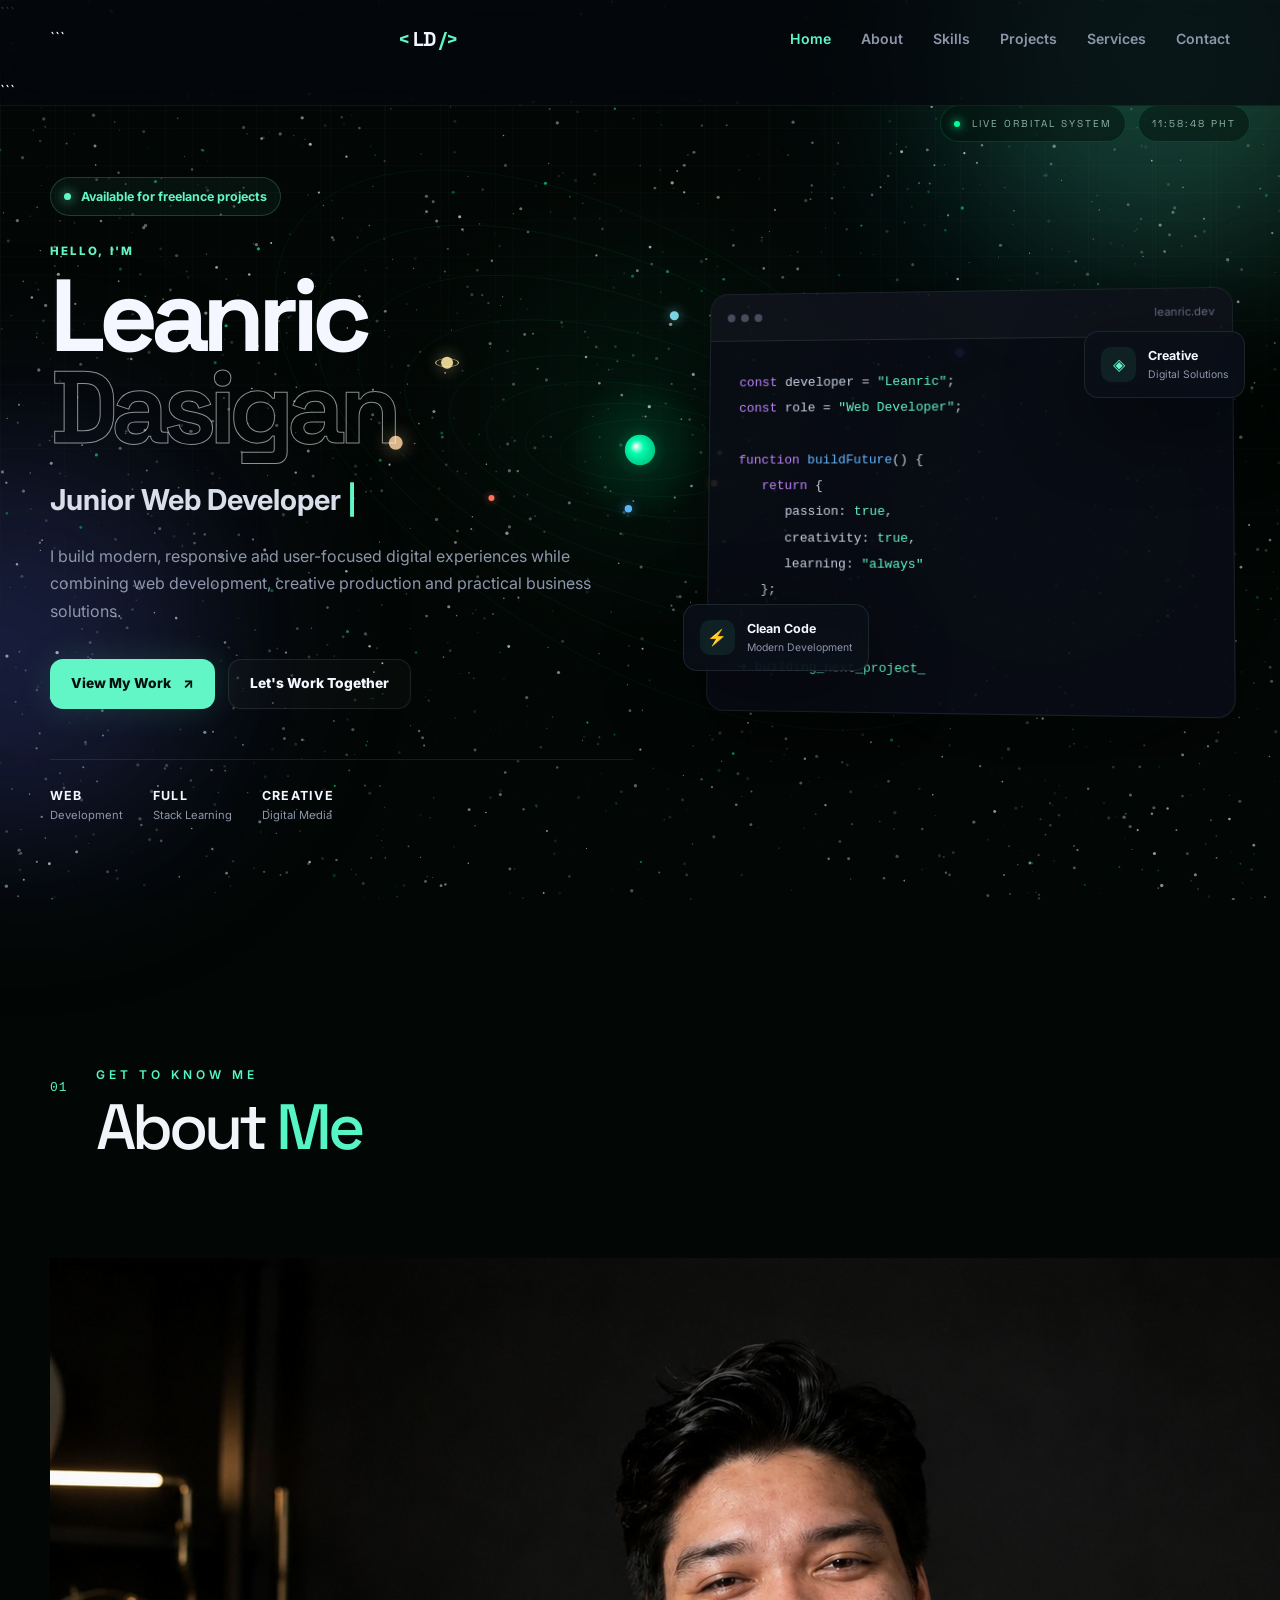
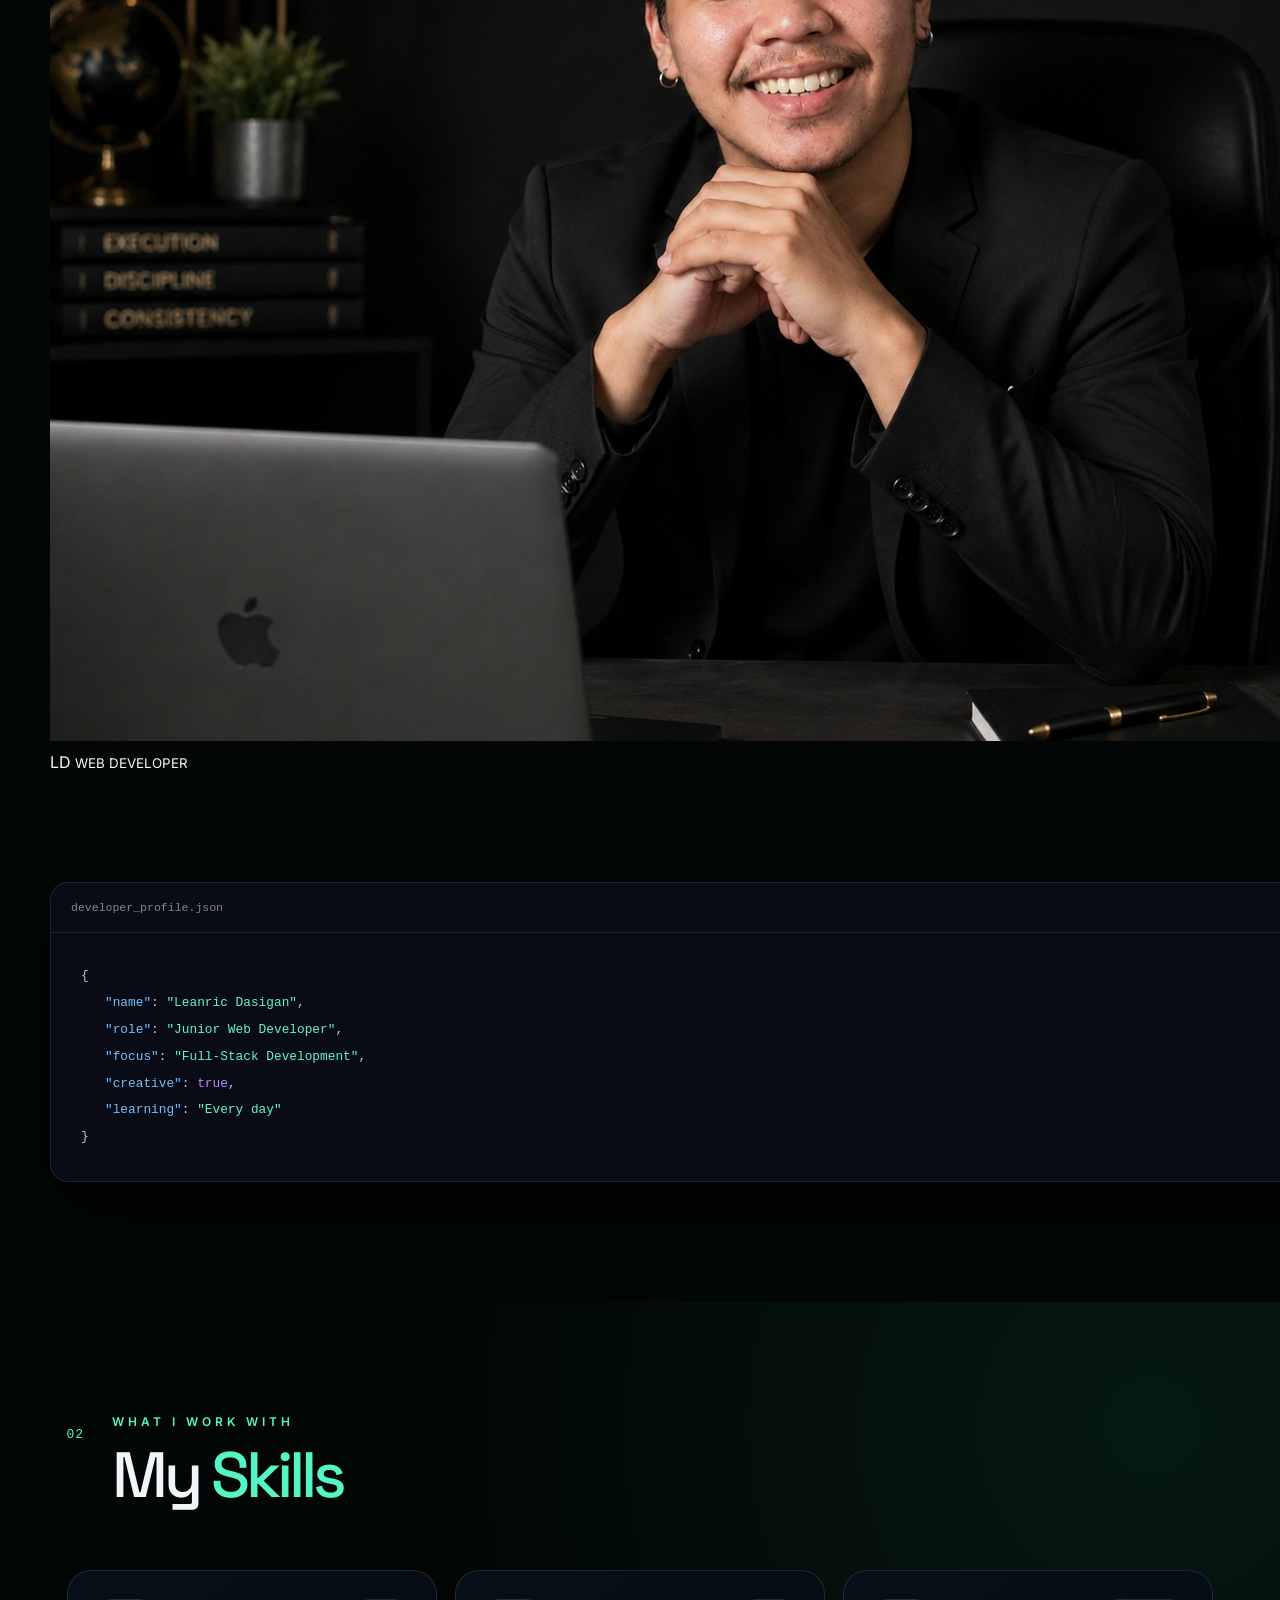
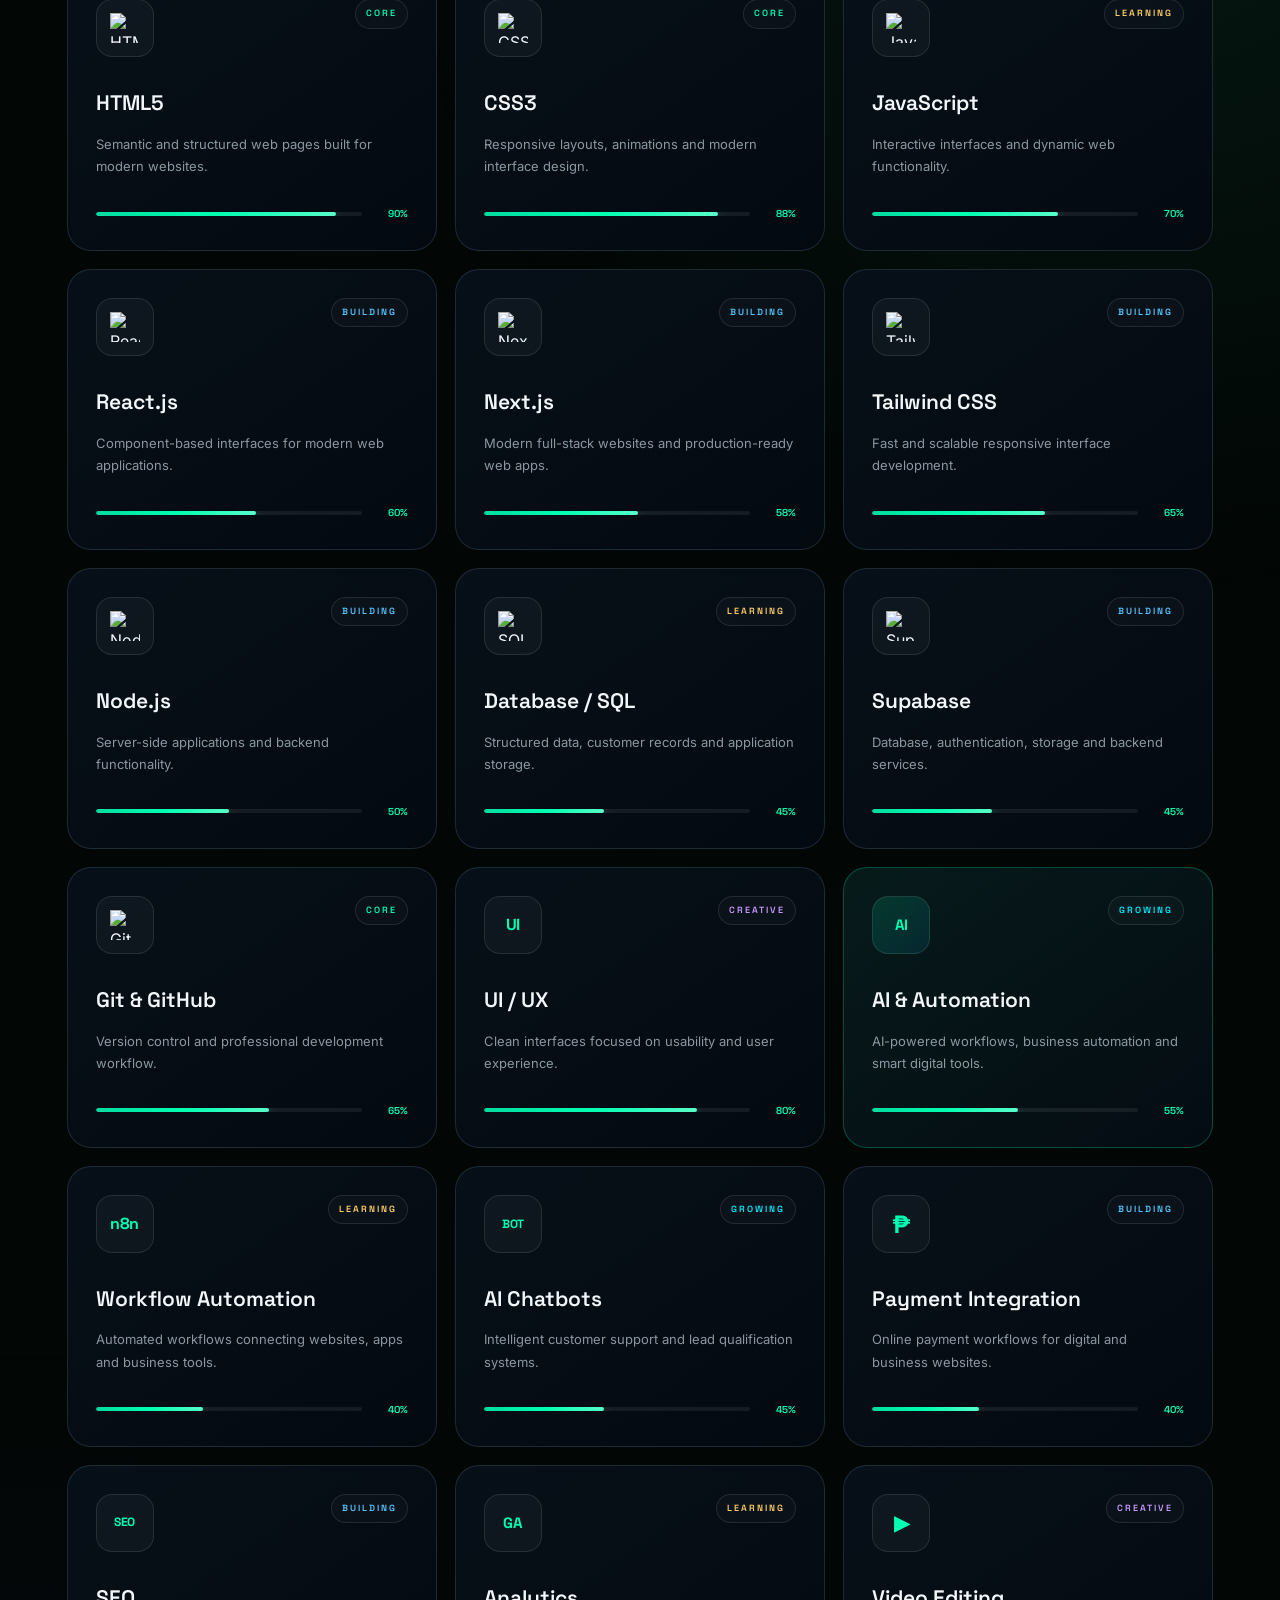
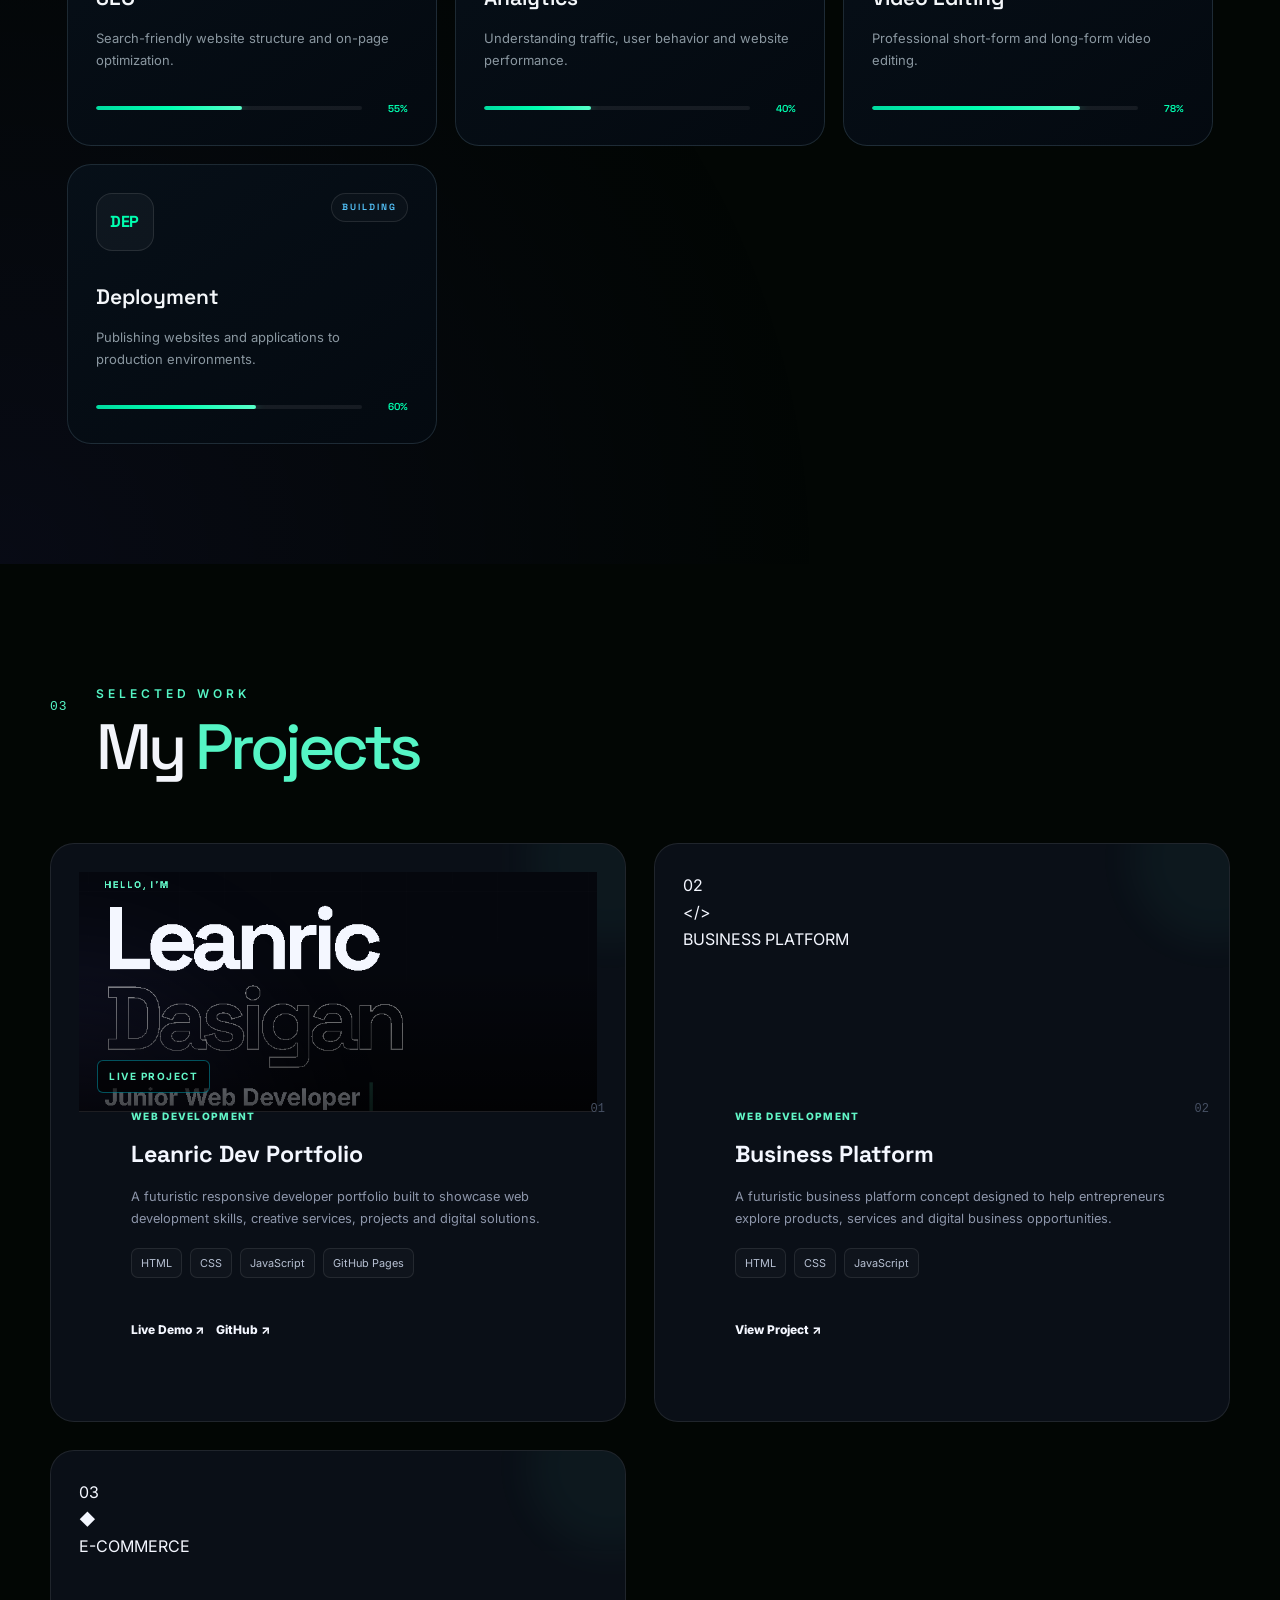
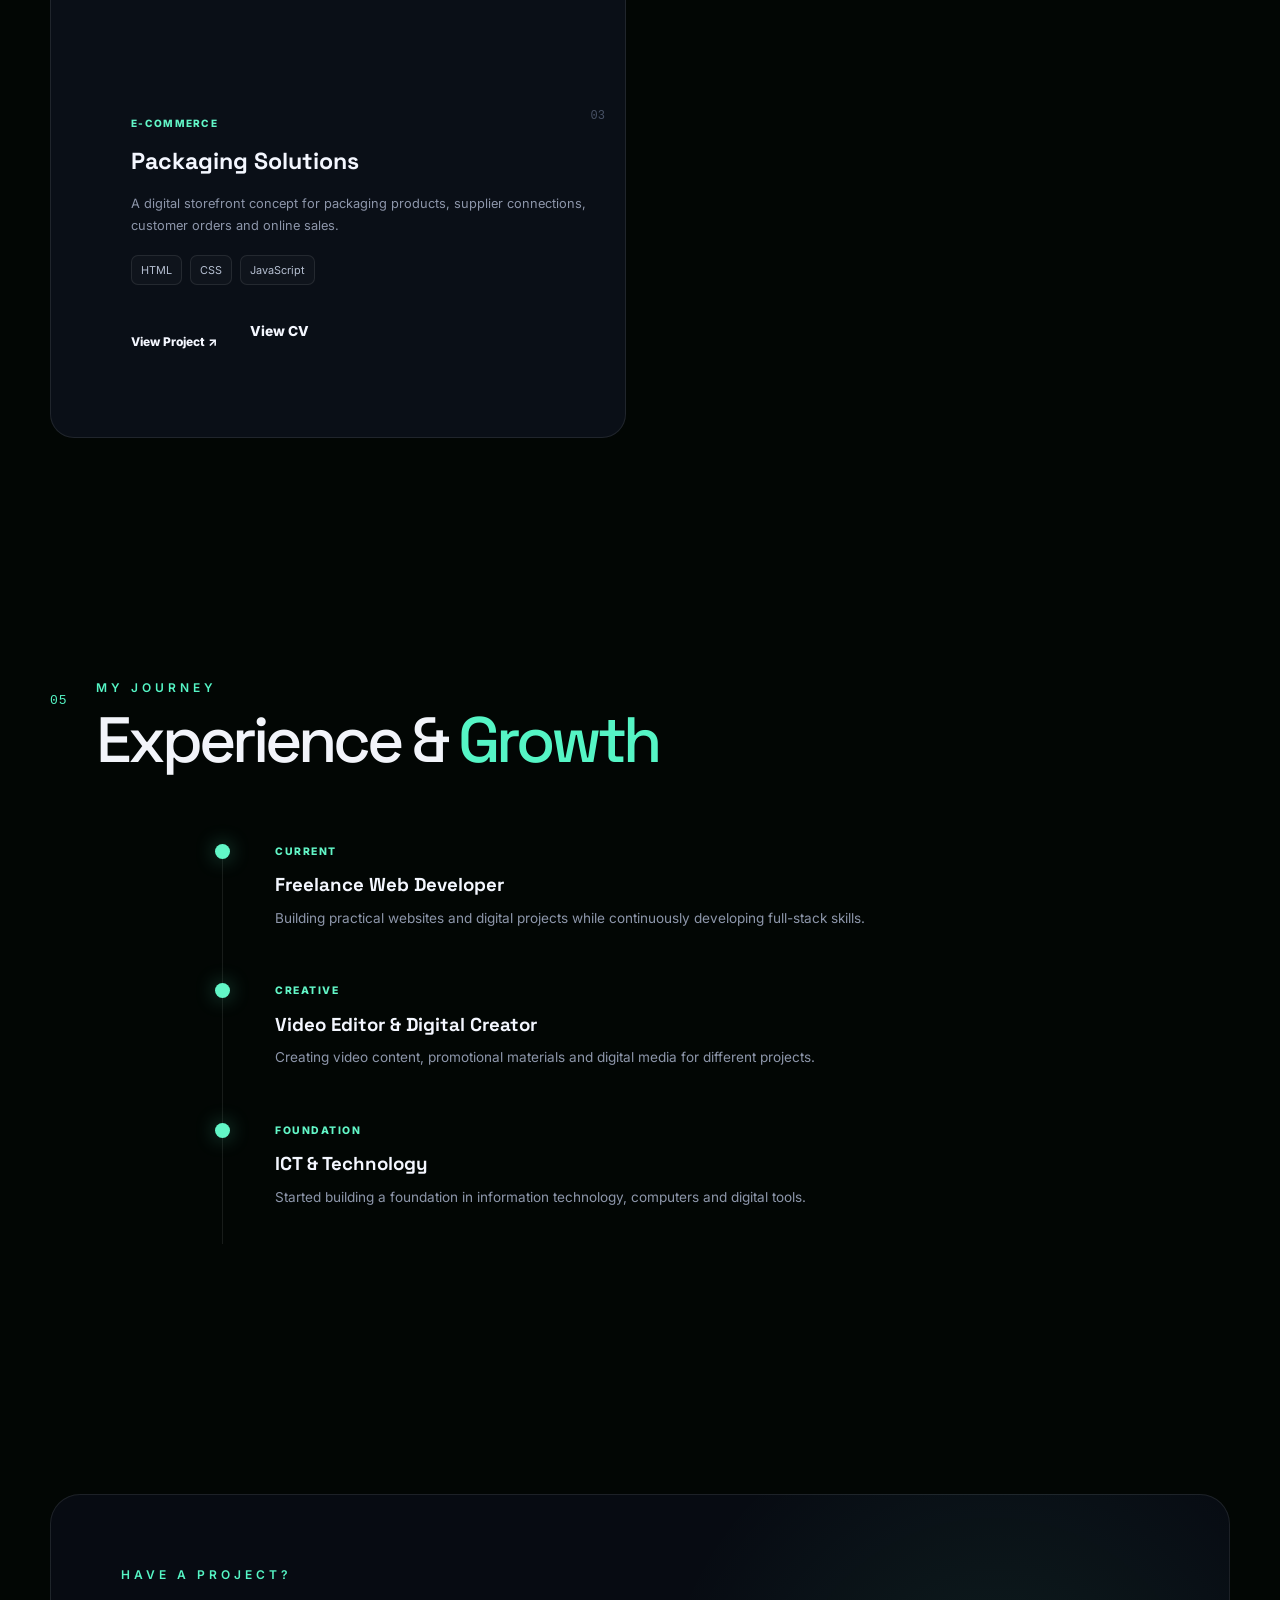
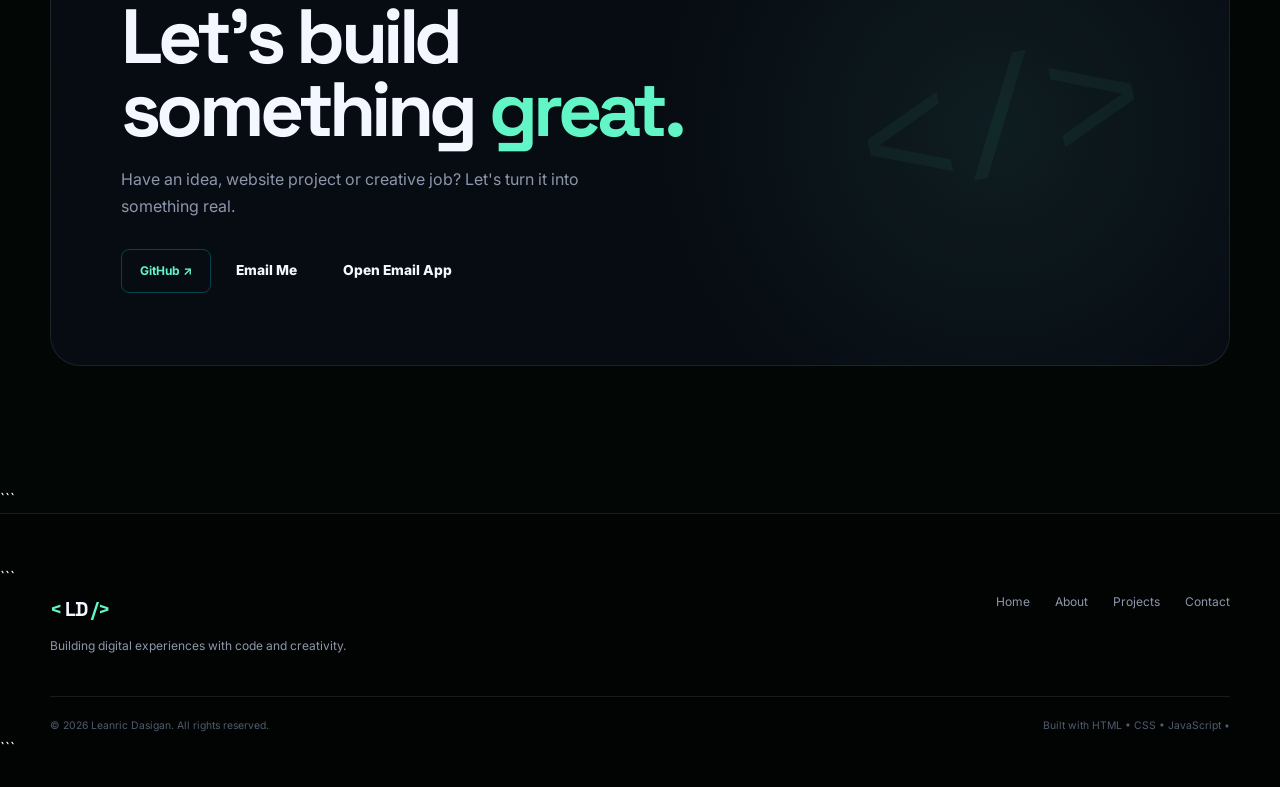
==== commit 805ff3bb: "Upgrade skills section and futuristic UI" ====
--- a/index.html
+++ b/index.html
@@ -67,6 +67,45 @@
 </head>
 
 <body>
+  
+  <!-- =========================================
+     GALAXY / SPACE BACKGROUND
+========================================= -->
+
+<canvas id="galaxyCanvas" aria-hidden="true"></canvas>
+
+<div class="galaxy-ui" aria-hidden="true">
+  <div class="galaxy-status">
+    <span class="galaxy-live-dot"></span>
+    LIVE ORBITAL SYSTEM
+  </div>
+
+  <div class="galaxy-time" id="galaxyTime">
+    00:00:00 PHT
+  </div>
+</div> 
+
+<!-- =========================================
+     PREMIUM MOTION BACKGROUND
+========================================= -->
+
+<div class="motion-background" aria-hidden="true">
+  <div class="grid-overlay"></div>
+
+  <div class="orb orb-one"></div>
+  <div class="orb orb-two"></div>
+  <div class="orb orb-three"></div>
+
+  <div class="floating-particle particle-1"></div>
+  <div class="floating-particle particle-2"></div>
+  <div class="floating-particle particle-3"></div>
+  <div class="floating-particle particle-4"></div>
+  <div class="floating-particle particle-5"></div>
+  <div class="floating-particle particle-6"></div>
+</div>
+
+<!-- Cursor glow -->
+<div class="cursor-glow" aria-hidden="true"></div>
 
   <!-- Background -->
 
@@ -354,467 +393,715 @@
 
 </section>
 
-<!-- Skills -->
-<section class="section" id="skills">
+<!-- =========================
+     SKILLS
+========================= -->
+<section class="section skills-section" id="skills">
 
   <div class="section-heading">
     <span class="section-number">02</span>
+
     <div>
       <p class="section-label">WHAT I WORK WITH</p>
       <h2>My <span>Skills</span></h2>
     </div>
   </div>
 
+
   <div class="skills-grid">
 
-    <div class="skill-card">
-      <div class="skill-top">
-        <span class="skill-icon">&lt;/&gt;</span>
-        <span class="skill-level">CORE</span>
-      </div>
-      <h3>HTML</h3>
-      <p>Semantic and structured web pages.</p>
-      <div class="skill-line"><span style="width: 90%"></span></div>
-    </div>
-
-    <div class="skill-card">
-      <div class="skill-top">
-        <span class="skill-icon">#</span>
-        <span class="skill-level">CORE</span>
-      </div>
-      <h3>CSS</h3>
-      <p>Responsive layouts and modern UI design.</p>
-      <div class="skill-line"><span style="width: 85%"></span></div>
-    </div>
-
-    <div class="skill-card">
-      <div class="skill-top">
-        <span class="skill-icon">JS</span>
-        <span class="skill-level">LEARNING</span>
-      </div>
-      <h3>JavaScript</h3>
-      <p>Interactive interfaces and web functionality.</p>
-      <div class="skill-line"><span style="width: 70%"></span></div>
-    </div>
-
-    <div class="skill-card">
-      <div class="skill-top">
-        <span class="skill-icon">UI</span>
-        <span class="skill-level">CREATIVE</span>
-      </div>
-      <h3>UI / UX</h3>
-      <p>Clean interfaces focused on user experience.</p>
-      <div class="skill-line"><span style="width: 80%"></span></div>
-    </div>
-
-    <div class="skill-card">
-      <div class="skill-top">
-        <span class="skill-icon">VD</span>
-        <span class="skill-level">CREATIVE</span>
-      </div>
-      <h3>Video Editing</h3>
-      <p>Professional short-form and long-form editing.</p>
-      <div class="skill-line"><span style="width: 90%"></span></div>
-    </div>
-
-    <div class="skill-card">
-      <div class="skill-top">
-        <span class="skill-icon">AI</span>
-        <span class="skill-level">GROWING</span>
-      </div>
-      <h3>AI & Automation</h3>
-      <p>Exploring AI-powered digital workflows.</p>
-      <div class="skill-line"><span style="width: 65%"></span></div>
-    </div>
-
-  <div class="skills-grid">
-
-    <!-- FRONTEND -->
-
-    <div class="skill-card">
-      <div class="skill-top">
-        <span class="skill-icon">&lt;/&gt;</span>
-        <span class="skill-level">CORE</span>
-      </div>
-
-      <h3>HTML</h3>
-
-      <p>
-        Semantic and structured web pages built for modern websites.
-      </p>
-
-      <div class="skill-bar">
-        <span style="width: 90%;"></span>
-      </div>
-    </div>
-
-
-    <div class="skill-card">
-      <div class="skill-top">
-        <span class="skill-icon">#</span>
-        <span class="skill-level">CORE</span>
-      </div>
-
-      <h3>CSS</h3>
-
-      <p>
-        Responsive layouts, animations and modern interface design.
-      </p>
-
-      <div class="skill-bar">
-        <span style="width: 88%;"></span>
-      </div>
-    </div>
-
-
-    <div class="skill-card learning-card">
-      <div class="skill-top">
-        <span class="skill-icon">JS</span>
-        <span class="skill-level">LEARNING</span>
-      </div>
-
-      <h3>JavaScript</h3>
-
-      <p>
-        Interactive interfaces and dynamic web functionality.
-      </p>
-
-      <div class="skill-bar">
-        <span style="width: 68%;"></span>
-      </div>
-    </div>
-
-
-    <div class="skill-card">
-      <div class="skill-top">
-        <span class="skill-icon">⚛</span>
-        <span class="skill-level">BUILDING</span>
-      </div>
-
-      <h3>React.js</h3>
-
-      <p>
-        Component-based interfaces for modern web applications.
-      </p>
-
-      <div class="skill-bar">
-        <span style="width: 60%;"></span>
-      </div>
-    </div>
-
-
-    <div class="skill-card">
-      <div class="skill-top">
-        <span class="skill-icon">N</span>
-        <span class="skill-level">BUILDING</span>
-      </div>
-
-      <h3>Next.js</h3>
-
-      <p>
-        Modern full-stack websites and production-ready web apps.
-      </p>
-
-      <div class="skill-bar">
-        <span style="width: 58%;"></span>
-      </div>
-    </div>
-
-
-    <div class="skill-card">
-      <div class="skill-top">
-        <span class="skill-icon">TW</span>
-        <span class="skill-level">BUILDING</span>
-      </div>
-
-      <h3>Tailwind CSS</h3>
-
-      <p>
-        Fast and scalable responsive interface development.
-      </p>
-
-      <div class="skill-bar">
-        <span style="width: 65%;"></span>
-      </div>
-    </div>
-
-
-    <!-- BACKEND -->
-
-    <div class="skill-card">
-      <div class="skill-top">
-        <span class="skill-icon">JS</span>
-        <span class="skill-level">BUILDING</span>
-      </div>
-
-      <h3>Node.js</h3>
-
-      <p>
-        Server-side applications and backend functionality.
-      </p>
-
-      <div class="skill-bar">
-        <span style="width: 50%;"></span>
-      </div>
-    </div>
-
-
-    <div class="skill-card">
-      <div class="skill-top">
-        <span class="skill-icon">API</span>
-        <span class="skill-level">BUILDING</span>
-      </div>
-
-      <h3>REST APIs</h3>
-
-      <p>
-        Connecting websites with external services and applications.
-      </p>
-
-      <div class="skill-bar">
-        <span style="width: 55%;"></span>
-      </div>
-    </div>
-
-
-    <div class="skill-card">
-      <div class="skill-top">
-        <span class="skill-icon">DB</span>
-        <span class="skill-level">LEARNING</span>
-      </div>
-
-      <h3>Database / SQL</h3>
-
-      <p>
-        Structured data, customer records and application storage.
-      </p>
-
-      <div class="skill-bar">
-        <span style="width: 45%;"></span>
-      </div>
-    </div>
-
-
-    <div class="skill-card">
-      <div class="skill-top">
-        <span class="skill-icon">SB</span>
-        <span class="skill-level">BUILDING</span>
-      </div>
-
-      <h3>Supabase</h3>
-
-      <p>
-        Database, authentication, storage and backend services.
-      </p>
-
-      <div class="skill-bar">
-        <span style="width: 45%;"></span>
-      </div>
-    </div>
-
-
-    <!-- BUSINESS SYSTEMS -->
-
-    <div class="skill-card">
-      <div class="skill-top">
-        <span class="skill-icon">₱</span>
-        <span class="skill-level">BUILDING</span>
-      </div>
-
-      <h3>Payment Integration</h3>
-
-      <p>
-        Online payment workflows for digital and business websites.
-      </p>
-
-      <div class="skill-bar">
-        <span style="width: 40%;"></span>
-      </div>
-    </div>
-
-
-    <div class="skill-card">
-      <div class="skill-top">
-        <span class="skill-icon">CRM</span>
-        <span class="skill-level">LEARNING</span>
-      </div>
-
-      <h3>CRM Integration</h3>
-
-      <p>
-        Connecting websites with customer and lead management systems.
-      </p>
-
-      <div class="skill-bar">
-        <span style="width: 40%;"></span>
-      </div>
-    </div>
-
-
-    <div class="skill-card">
-      <div class="skill-top">
-        <span class="skill-icon">SEO</span>
-        <span class="skill-level">BUILDING</span>
-      </div>
-
-      <h3>SEO</h3>
-
-      <p>
-        Search-friendly website structure and on-page optimization.
-      </p>
-
-      <div class="skill-bar">
-        <span style="width: 55%;"></span>
-      </div>
-    </div>
-
-
-    <div class="skill-card">
-      <div class="skill-top">
-        <span class="skill-icon">GA</span>
-        <span class="skill-level">LEARNING</span>
-      </div>
-
-      <h3>Analytics</h3>
-
-      <p>
-        Understanding traffic, user behavior and website performance.
-      </p>
-
-      <div class="skill-bar">
-        <span style="width: 40%;"></span>
-      </div>
-    </div>
-
-
-    <!-- AI & AUTOMATION -->
-
-    <div class="skill-card featured-skill">
-      <div class="skill-top">
-        <span class="skill-icon">AI</span>
-        <span class="skill-level">GROWING</span>
-      </div>
-
-      <h3>AI & Automation</h3>
-
-      <p>
-        AI-powered workflows, business automation and smart digital tools.
-      </p>
-
-      <div class="skill-bar">
-        <span style="width: 55%;"></span>
-      </div>
-    </div>
-
-
-    <div class="skill-card">
-      <div class="skill-top">
-        <span class="skill-icon">N8N</span>
-        <span class="skill-level">LEARNING</span>
-      </div>
-
-      <h3>Workflow Automation</h3>
-
-      <p>
-        Automated workflows connecting websites, apps and business tools.
-      </p>
-
-      <div class="skill-bar">
-        <span style="width: 40%;"></span>
-      </div>
-    </div>
-
-
-    <div class="skill-card">
-      <div class="skill-top">
-        <span class="skill-icon">BOT</span>
-        <span class="skill-level">GROWING</span>
-      </div>
-
-      <h3>AI Chatbots</h3>
-
-      <p>
-        Intelligent customer support and lead qualification systems.
-      </p>
-
-      <div class="skill-bar">
-        <span style="width: 45%;"></span>
-      </div>
-    </div>
-
-
-    <!-- CREATIVE -->
-
-    <div class="skill-card">
-      <div class="skill-top">
-        <span class="skill-icon">UI</span>
-        <span class="skill-level">CREATIVE</span>
-      </div>
-
-      <h3>UI / UX</h3>
-
-      <p>
-        Clean interfaces focused on usability and user experience.
-      </p>
-
-      <div class="skill-bar">
-        <span style="width: 80%;"></span>
-      </div>
-    </div>
-
-
-    <div class="skill-card">
-      <div class="skill-top">
-        <span class="skill-icon">VD</span>
-        <span class="skill-level">CREATIVE</span>
-      </div>
-
-      <h3>Video Editing</h3>
-
-      <p>
-        Professional short-form and long-form video editing.
-      </p>
-
-      <div class="skill-bar">
-        <span style="width: 78%;"></span>
-      </div>
-    </div>
-
-
-    <div class="skill-card">
-      <div class="skill-top">
-        <span class="skill-icon">GH</span>
-        <span class="skill-level">CORE</span>
-      </div>
-
-      <h3>Git & GitHub</h3>
-
-      <p>
-        Version control and professional website development workflow.
-      </p>
-
-      <div class="skill-bar">
-        <span style="width: 60%;"></span>
-      </div>
-    </div>
-
-
-    <div class="skill-card">
-      <div class="skill-top">
-        <span class="skill-icon">DEP</span>
-        <span class="skill-level">BUILDING</span>
-      </div>
-
-      <h3>Deployment</h3>
-
-      <p>
-        Publishing websites and applications to production environments.
-      </p>
-
-      <div class="skill-bar">
-        <span style="width: 60%;"></span>
-      </div>
-    </div>
+
+    <!-- HTML -->
+    <article class="skill-card">
+
+      <div class="skill-card-top">
+        <div class="skill-logo">
+          <img
+            src="https://cdn.jsdelivr.net/gh/devicons/devicon/icons/html5/html5-original.svg"
+            alt="HTML5"
+          >
+        </div>
+
+        <span class="skill-level core">
+          CORE
+        </span>
+      </div>
+
+      <div class="skill-info">
+        <h3>HTML5</h3>
+
+        <p>
+          Semantic and structured web pages built for modern websites.
+        </p>
+      </div>
+
+      <div class="skill-progress">
+        <div class="skill-progress-bar">
+          <span style="width: 90%;"></span>
+        </div>
+
+        <span class="skill-percent">90%</span>
+      </div>
+
+    </article>
+
+
+
+    <!-- CSS -->
+    <article class="skill-card">
+
+      <div class="skill-card-top">
+
+        <div class="skill-logo">
+          <img
+            src="https://cdn.jsdelivr.net/gh/devicons/devicon/icons/css3/css3-original.svg"
+            alt="CSS3"
+          >
+        </div>
+
+        <span class="skill-level core">
+          CORE
+        </span>
+
+      </div>
+
+      <div class="skill-info">
+        <h3>CSS3</h3>
+
+        <p>
+          Responsive layouts, animations and modern interface design.
+        </p>
+      </div>
+
+      <div class="skill-progress">
+        <div class="skill-progress-bar">
+          <span style="width: 88%;"></span>
+        </div>
+
+        <span class="skill-percent">88%</span>
+      </div>
+
+    </article>
+
+
+
+    <!-- JAVASCRIPT -->
+    <article class="skill-card">
+
+      <div class="skill-card-top">
+
+        <div class="skill-logo">
+          <img
+            src="https://cdn.jsdelivr.net/gh/devicons/devicon/icons/javascript/javascript-original.svg"
+            alt="JavaScript"
+          >
+        </div>
+
+        <span class="skill-level learning">
+          LEARNING
+        </span>
+
+      </div>
+
+      <div class="skill-info">
+        <h3>JavaScript</h3>
+
+        <p>
+          Interactive interfaces and dynamic web functionality.
+        </p>
+      </div>
+
+      <div class="skill-progress">
+        <div class="skill-progress-bar">
+          <span style="width: 70%;"></span>
+        </div>
+
+        <span class="skill-percent">70%</span>
+      </div>
+
+    </article>
+
+
+
+    <!-- REACT -->
+    <article class="skill-card">
+
+      <div class="skill-card-top">
+
+        <div class="skill-logo">
+          <img
+            src="https://cdn.jsdelivr.net/gh/devicons/devicon/icons/react/react-original.svg"
+            alt="React.js"
+          >
+        </div>
+
+        <span class="skill-level building">
+          BUILDING
+        </span>
+
+      </div>
+
+      <div class="skill-info">
+        <h3>React.js</h3>
+
+        <p>
+          Component-based interfaces for modern web applications.
+        </p>
+      </div>
+
+      <div class="skill-progress">
+        <div class="skill-progress-bar">
+          <span style="width: 60%;"></span>
+        </div>
+
+        <span class="skill-percent">60%</span>
+      </div>
+
+    </article>
+
+
+
+    <!-- NEXT JS -->
+    <article class="skill-card">
+
+      <div class="skill-card-top">
+
+        <div class="skill-logo">
+          <img
+            src="https://cdn.jsdelivr.net/gh/devicons/devicon/icons/nextjs/nextjs-original.svg"
+            alt="Next.js"
+          >
+        </div>
+
+        <span class="skill-level building">
+          BUILDING
+        </span>
+
+      </div>
+
+      <div class="skill-info">
+        <h3>Next.js</h3>
+
+        <p>
+          Modern full-stack websites and production-ready web apps.
+        </p>
+      </div>
+
+      <div class="skill-progress">
+        <div class="skill-progress-bar">
+          <span style="width: 58%;"></span>
+        </div>
+
+        <span class="skill-percent">58%</span>
+      </div>
+
+    </article>
+
+
+
+    <!-- TAILWIND -->
+    <article class="skill-card">
+
+      <div class="skill-card-top">
+
+        <div class="skill-logo">
+          <img
+            src="https://cdn.jsdelivr.net/gh/devicons/devicon/icons/tailwindcss/tailwindcss-original.svg"
+            alt="Tailwind CSS"
+          >
+        </div>
+
+        <span class="skill-level building">
+          BUILDING
+        </span>
+
+      </div>
+
+      <div class="skill-info">
+        <h3>Tailwind CSS</h3>
+
+        <p>
+          Fast and scalable responsive interface development.
+        </p>
+      </div>
+
+      <div class="skill-progress">
+        <div class="skill-progress-bar">
+          <span style="width: 65%;"></span>
+        </div>
+
+        <span class="skill-percent">65%</span>
+      </div>
+
+    </article>
+
+
+
+    <!-- NODE -->
+    <article class="skill-card">
+
+      <div class="skill-card-top">
+
+        <div class="skill-logo">
+          <img
+            src="https://cdn.jsdelivr.net/gh/devicons/devicon/icons/nodejs/nodejs-original.svg"
+            alt="Node.js"
+          >
+        </div>
+
+        <span class="skill-level building">
+          BUILDING
+        </span>
+
+      </div>
+
+      <div class="skill-info">
+        <h3>Node.js</h3>
+
+        <p>
+          Server-side applications and backend functionality.
+        </p>
+      </div>
+
+      <div class="skill-progress">
+        <div class="skill-progress-bar">
+          <span style="width: 50%;"></span>
+        </div>
+
+        <span class="skill-percent">50%</span>
+      </div>
+
+    </article>
+
+
+
+    <!-- DATABASE -->
+    <article class="skill-card">
+
+      <div class="skill-card-top">
+
+        <div class="skill-logo">
+          <img
+            src="https://cdn.jsdelivr.net/gh/devicons/devicon/icons/mysql/mysql-original.svg"
+            alt="SQL Database"
+          >
+        </div>
+
+        <span class="skill-level learning">
+          LEARNING
+        </span>
+
+      </div>
+
+      <div class="skill-info">
+        <h3>Database / SQL</h3>
+
+        <p>
+          Structured data, customer records and application storage.
+        </p>
+      </div>
+
+      <div class="skill-progress">
+        <div class="skill-progress-bar">
+          <span style="width: 45%;"></span>
+        </div>
+
+        <span class="skill-percent">45%</span>
+      </div>
+
+    </article>
+
+
+
+    <!-- SUPABASE -->
+    <article class="skill-card">
+
+      <div class="skill-card-top">
+
+        <div class="skill-logo">
+          <img
+            src="https://cdn.jsdelivr.net/gh/devicons/devicon/icons/supabase/supabase-original.svg"
+            alt="Supabase"
+          >
+        </div>
+
+        <span class="skill-level building">
+          BUILDING
+        </span>
+
+      </div>
+
+      <div class="skill-info">
+        <h3>Supabase</h3>
+
+        <p>
+          Database, authentication, storage and backend services.
+        </p>
+      </div>
+
+      <div class="skill-progress">
+        <div class="skill-progress-bar">
+          <span style="width: 45%;"></span>
+        </div>
+
+        <span class="skill-percent">45%</span>
+      </div>
+
+    </article>
+
+
+
+    <!-- GIT -->
+    <article class="skill-card">
+
+      <div class="skill-card-top">
+
+        <div class="skill-logo">
+          <img
+            src="https://cdn.jsdelivr.net/gh/devicons/devicon/icons/git/git-original.svg"
+            alt="Git"
+          >
+        </div>
+
+        <span class="skill-level core">
+          CORE
+        </span>
+
+      </div>
+
+      <div class="skill-info">
+        <h3>Git & GitHub</h3>
+
+        <p>
+          Version control and professional development workflow.
+        </p>
+      </div>
+
+      <div class="skill-progress">
+        <div class="skill-progress-bar">
+          <span style="width: 65%;"></span>
+        </div>
+
+        <span class="skill-percent">65%</span>
+      </div>
+
+    </article>
+
+
+
+    <!-- UI UX -->
+    <article class="skill-card">
+
+      <div class="skill-card-top">
+
+        <div class="skill-logo text-logo">
+          UI
+        </div>
+
+        <span class="skill-level creative">
+          CREATIVE
+        </span>
+
+      </div>
+
+      <div class="skill-info">
+        <h3>UI / UX</h3>
+
+        <p>
+          Clean interfaces focused on usability and user experience.
+        </p>
+      </div>
+
+      <div class="skill-progress">
+        <div class="skill-progress-bar">
+          <span style="width: 80%;"></span>
+        </div>
+
+        <span class="skill-percent">80%</span>
+      </div>
+
+    </article>
+
+
+
+    <!-- AI -->
+    <article class="skill-card featured-skill">
+
+      <div class="skill-card-top">
+
+        <div class="skill-logo text-logo ai-logo">
+          AI
+        </div>
+
+        <span class="skill-level growing">
+          GROWING
+        </span>
+
+      </div>
+
+      <div class="skill-info">
+        <h3>AI & Automation</h3>
+
+        <p>
+          AI-powered workflows, business automation and smart digital tools.
+        </p>
+      </div>
+
+      <div class="skill-progress">
+        <div class="skill-progress-bar">
+          <span style="width: 55%;"></span>
+        </div>
+
+        <span class="skill-percent">55%</span>
+      </div>
+
+    </article>
+
+
+
+    <!-- N8N -->
+    <article class="skill-card">
+
+      <div class="skill-card-top">
+
+        <div class="skill-logo text-logo">
+          n8n
+        </div>
+
+        <span class="skill-level learning">
+          LEARNING
+        </span>
+
+      </div>
+
+      <div class="skill-info">
+        <h3>Workflow Automation</h3>
+
+        <p>
+          Automated workflows connecting websites, apps and business tools.
+        </p>
+      </div>
+
+      <div class="skill-progress">
+        <div class="skill-progress-bar">
+          <span style="width: 40%;"></span>
+        </div>
+
+        <span class="skill-percent">40%</span>
+      </div>
+
+    </article>
+
+
+
+    <!-- CHATBOT -->
+    <article class="skill-card">
+
+      <div class="skill-card-top">
+
+        <div class="skill-logo text-logo bot-logo">
+          BOT
+        </div>
+
+        <span class="skill-level growing">
+          GROWING
+        </span>
+
+      </div>
+
+      <div class="skill-info">
+        <h3>AI Chatbots</h3>
+
+        <p>
+          Intelligent customer support and lead qualification systems.
+        </p>
+      </div>
+
+      <div class="skill-progress">
+        <div class="skill-progress-bar">
+          <span style="width: 45%;"></span>
+        </div>
+
+        <span class="skill-percent">45%</span>
+      </div>
+
+    </article>
+
+
+
+    <!-- PAYMENT -->
+    <article class="skill-card">
+
+      <div class="skill-card-top">
+
+        <div class="skill-logo text-logo payment-logo">
+          ₱
+        </div>
+
+        <span class="skill-level building">
+          BUILDING
+        </span>
+
+      </div>
+
+      <div class="skill-info">
+        <h3>Payment Integration</h3>
+
+        <p>
+          Online payment workflows for digital and business websites.
+        </p>
+      </div>
+
+      <div class="skill-progress">
+        <div class="skill-progress-bar">
+          <span style="width: 40%;"></span>
+        </div>
+
+        <span class="skill-percent">40%</span>
+      </div>
+
+    </article>
+
+
+
+    <!-- SEO -->
+    <article class="skill-card">
+
+      <div class="skill-card-top">
+
+        <div class="skill-logo text-logo seo-logo">
+          SEO
+        </div>
+
+        <span class="skill-level building">
+          BUILDING
+        </span>
+
+      </div>
+
+      <div class="skill-info">
+        <h3>SEO</h3>
+
+        <p>
+          Search-friendly website structure and on-page optimization.
+        </p>
+      </div>
+
+      <div class="skill-progress">
+        <div class="skill-progress-bar">
+          <span style="width: 55%;"></span>
+        </div>
+
+        <span class="skill-percent">55%</span>
+      </div>
+
+    </article>
+
+
+
+    <!-- ANALYTICS -->
+    <article class="skill-card">
+
+      <div class="skill-card-top">
+
+        <div class="skill-logo text-logo analytics-logo">
+          GA
+        </div>
+
+        <span class="skill-level learning">
+          LEARNING
+        </span>
+
+      </div>
+
+      <div class="skill-info">
+        <h3>Analytics</h3>
+
+        <p>
+          Understanding traffic, user behavior and website performance.
+        </p>
+      </div>
+
+      <div class="skill-progress">
+        <div class="skill-progress-bar">
+          <span style="width: 40%;"></span>
+        </div>
+
+        <span class="skill-percent">40%</span>
+      </div>
+
+    </article>
+
+
+
+    <!-- VIDEO EDITING -->
+    <article class="skill-card">
+
+      <div class="skill-card-top">
+
+        <div class="skill-logo text-logo video-logo">
+          ▶
+        </div>
+
+        <span class="skill-level creative">
+          CREATIVE
+        </span>
+
+      </div>
+
+      <div class="skill-info">
+        <h3>Video Editing</h3>
+
+        <p>
+          Professional short-form and long-form video editing.
+        </p>
+      </div>
+
+      <div class="skill-progress">
+        <div class="skill-progress-bar">
+          <span style="width: 78%;"></span>
+        </div>
+
+        <span class="skill-percent">78%</span>
+      </div>
+
+    </article>
+
+
+
+    <!-- DEPLOYMENT -->
+    <article class="skill-card">
+
+      <div class="skill-card-top">
+
+        <div class="skill-logo text-logo">
+          DEP
+        </div>
+
+        <span class="skill-level building">
+          BUILDING
+        </span>
+
+      </div>
+
+      <div class="skill-info">
+        <h3>Deployment</h3>
+
+        <p>
+          Publishing websites and applications to production environments.
+        </p>
+      </div>
+
+      <div class="skill-progress">
+        <div class="skill-progress-bar">
+          <span style="width: 60%;"></span>
+        </div>
+
+        <span class="skill-percent">60%</span>
+      </div>
+
+    </article>
+
 
   </div>
 
@@ -1002,61 +1289,7 @@
 </section>
 
 <!-- Services -->
-<section class="section" id="services">
-
-  <div class="section-heading">
-    <span class="section-number">04</span>
-    <div>
-      <p class="section-label">WHAT I CAN DO</p>
-      <h2>My <span>Services</span></h2>
-    </div>
-  </div>
-
-  <div class="services-grid">
-
-    <div class="service-card">
-      <span class="service-number">01</span>
-      <span class="service-icon">⌘</span>
-      <h3>Web Development</h3>
-      <p>
-        Responsive websites and landing pages designed for modern
-        businesses and personal brands.
-      </p>
-    </div>
-
-    <div class="service-card">
-      <span class="service-number">02</span>
-      <span class="service-icon">◫</span>
-      <h3>UI Implementation</h3>
-      <p>
-        Converting designs and ideas into clean, responsive
-        web interfaces.
-      </p>
-    </div>
-
-    <div class="service-card">
-      <span class="service-number">03</span>
-      <span class="service-icon">▶</span>
-      <h3>Video Editing</h3>
-      <p>
-        Short-form content, social media videos, documentaries,
-        events and promotional content.
-      </p>
-    </div>
-
-    <div class="service-card">
-      <span class="service-number">04</span>
-      <span class="service-icon">⚙</span>
-      <h3>Digital Solutions</h3>
-      <p>
-        Practical digital workflows combining websites, automation
-        and creative production.
-      </p>
-    </div>
-
-  </div>
-
-</section>
+
 
 <!-- Experience -->
 <section class="section experience-section">
@@ -1200,7 +1433,7 @@
 
 <div class="footer-bottom">
   <span>© 2026 Leanric Dasigan. All rights reserved.</span>
-  <span>Built with HTML • CSS • JavaScript</span>
+  <span>Built with HTML • CSS • JavaScript •  </span>
 </div>
 ```
 
--- a/style.css
+++ b/style.css
@@ -1661,4 +1661,1765 @@
     bottom: 27px;
   }
 
+}
+/* =========================================================
+   LEANRIC DEV PORTFOLIO
+   PREMIUM MOTION SYSTEM
+========================================================= */
+
+
+/* =========================================================
+   MOTION VARIABLES
+========================================================= */
+
+:root {
+  --motion-green: #55f5c5;
+  --motion-green-soft: rgba(85, 245, 197, 0.15);
+  --motion-border: rgba(150, 165, 190, 0.18);
+  --motion-dark: #060910;
+}
+
+
+/* =========================================================
+   GLOBAL SMOOTH SCROLL
+========================================================= */
+
+html {
+  scroll-behavior: smooth;
+}
+
+
+/* =========================================================
+   MOTION BACKGROUND
+========================================================= */
+
+.motion-background {
+  position: fixed;
+  inset: 0;
+  pointer-events: none;
+  overflow: hidden;
+  z-index: -1;
+}
+
+
+/* GRID */
+
+.grid-overlay {
+  position: absolute;
+  inset: 0;
+
+  background-image:
+    linear-gradient(
+      rgba(255,255,255,0.025) 1px,
+      transparent 1px
+    ),
+    linear-gradient(
+      90deg,
+      rgba(255,255,255,0.025) 1px,
+      transparent 1px
+    );
+
+  background-size: 64px 64px;
+
+  mask-image: linear-gradient(
+    to bottom,
+    black,
+    transparent 90%
+  );
+
+  animation: gridMove 18s linear infinite;
+}
+
+
+@keyframes gridMove {
+
+  from {
+    transform: translate3d(0, 0, 0);
+  }
+
+  to {
+    transform: translate3d(64px, 64px, 0);
+  }
+
+}
+
+
+/* =========================================================
+   FLOATING ORBS
+========================================================= */
+
+.orb {
+  position: absolute;
+  border-radius: 50%;
+  filter: blur(90px);
+  opacity: 0.14;
+  animation: orbFloat 12s ease-in-out infinite;
+}
+
+
+.orb-one {
+
+  width: 380px;
+  height: 380px;
+
+  top: -140px;
+  right: -100px;
+
+  background: #55f5c5;
+
+}
+
+
+.orb-two {
+
+  width: 300px;
+  height: 300px;
+
+  bottom: 10%;
+  left: -150px;
+
+  background: #5965ff;
+
+  animation-delay: -4s;
+
+}
+
+
+.orb-three {
+
+  width: 220px;
+  height: 220px;
+
+  top: 45%;
+  right: 10%;
+
+  background: #20c997;
+
+  animation-delay: -7s;
+
+}
+
+
+@keyframes orbFloat {
+
+  0%,
+  100% {
+    transform: translate3d(0, 0, 0) scale(1);
+  }
+
+  50% {
+    transform: translate3d(30px, -35px, 0) scale(1.08);
+  }
+
+}
+
+
+/* =========================================================
+   FLOATING PARTICLES
+========================================================= */
+
+.floating-particle {
+
+  position: absolute;
+
+  width: 3px;
+  height: 3px;
+
+  border-radius: 50%;
+
+  background: var(--motion-green);
+
+  box-shadow:
+    0 0 10px rgba(85, 245, 197, 0.8);
+
+  opacity: 0.45;
+
+  animation: particleFloat 8s ease-in-out infinite;
+
+}
+
+
+.particle-1 {
+  left: 12%;
+  top: 20%;
+}
+
+.particle-2 {
+  left: 27%;
+  top: 70%;
+  animation-delay: -2s;
+}
+
+.particle-3 {
+  left: 52%;
+  top: 30%;
+  animation-delay: -4s;
+}
+
+.particle-4 {
+  left: 70%;
+  top: 75%;
+  animation-delay: -1s;
+}
+
+.particle-5 {
+  left: 84%;
+  top: 35%;
+  animation-delay: -5s;
+}
+
+.particle-6 {
+  left: 92%;
+  top: 65%;
+  animation-delay: -3s;
+}
+
+
+@keyframes particleFloat {
+
+  0%,
+  100% {
+    transform:
+      translate3d(0, 0, 0)
+      scale(1);
+
+  }
+
+  50% {
+
+    transform:
+      translate3d(0, -30px, 0)
+      scale(1.8);
+
+  }
+
+}
+
+
+/* =========================================================
+   CURSOR GLOW
+========================================================= */
+
+.cursor-glow {
+
+  position: fixed;
+
+  width: 280px;
+  height: 280px;
+
+  border-radius: 50%;
+
+  pointer-events: none;
+
+  z-index: 9999;
+
+  background:
+    radial-gradient(
+      circle,
+      rgba(85, 245, 197, 0.08),
+      transparent 70%
+    );
+
+  transform:
+    translate(-50%, -50%);
+
+  transition:
+    opacity 0.3s ease;
+
+  opacity: 0;
+
+}
+
+
+/* =========================================================
+   REVEAL ANIMATION
+========================================================= */
+
+.reveal {
+
+  opacity: 0;
+
+  transform:
+    translateY(45px)
+    scale(0.97);
+
+  transition:
+
+    opacity 0.8s cubic-bezier(
+      0.16,
+      1,
+      0.3,
+      1
+    ),
+
+    transform 0.8s cubic-bezier(
+      0.16,
+      1,
+      0.3,
+      1
+    );
+
+}
+
+
+.reveal.active {
+
+  opacity: 1;
+
+  transform:
+    translateY(0)
+    scale(1);
+
+}
+
+
+/* =========================================================
+   STAGGER
+========================================================= */
+
+.skill-card:nth-child(1) {
+  transition-delay: 0.03s;
+}
+
+.skill-card:nth-child(2) {
+  transition-delay: 0.08s;
+}
+
+.skill-card:nth-child(3) {
+  transition-delay: 0.13s;
+}
+
+.skill-card:nth-child(4) {
+  transition-delay: 0.18s;
+}
+
+.skill-card:nth-child(5) {
+  transition-delay: 0.23s;
+}
+
+.skill-card:nth-child(6) {
+  transition-delay: 0.28s;
+}
+
+.skill-card:nth-child(7) {
+  transition-delay: 0.33s;
+}
+
+.skill-card:nth-child(8) {
+  transition-delay: 0.38s;
+}
+
+.skill-card:nth-child(9) {
+  transition-delay: 0.43s;
+}
+
+.skill-card:nth-child(10) {
+  transition-delay: 0.48s;
+}
+
+.skill-card:nth-child(11) {
+  transition-delay: 0.53s;
+}
+
+.skill-card:nth-child(12) {
+  transition-delay: 0.58s;
+}
+
+
+/* =========================================================
+   SKILLS SECTION
+========================================================= */
+
+.skills-section {
+
+  position: relative;
+
+  width: 100%;
+
+  padding:
+    110px
+    5.2vw
+    120px;
+
+  overflow: hidden;
+
+}
+
+
+.section-heading {
+
+  display: flex;
+
+  align-items: flex-start;
+
+  gap: 28px;
+
+  margin-bottom: 65px;
+
+}
+
+
+.section-number {
+
+  color: var(--motion-green);
+
+  font-family: monospace;
+
+  font-size: 13px;
+
+  padding-top: 12px;
+
+}
+
+
+.section-label {
+
+  display: block;
+
+  color: var(--motion-green);
+
+  font-size: 12px;
+
+  font-weight: 600;
+
+  letter-spacing: 4px;
+
+  margin-bottom: 12px;
+
+}
+
+
+.section-heading h2 {
+
+  margin: 0;
+
+  font-size:
+    clamp(
+      48px,
+      5vw,
+      78px
+    );
+
+  line-height: 0.95;
+
+  letter-spacing: -4px;
+
+  font-weight: 500;
+
+}
+
+
+.section-heading h2 span {
+
+  color: var(--motion-green);
+
+}
+
+
+/* =========================================================
+   SKILL GRID
+========================================================= */
+
+.skills-grid {
+
+  display: grid;
+
+  grid-template-columns:
+    repeat(3, minmax(0, 1fr));
+
+  gap: 18px;
+
+  max-width: 1500px;
+
+  margin: auto;
+
+}
+
+
+/* =========================================================
+   SKILL CARD
+========================================================= */
+
+.skill-card {
+
+  position: relative;
+
+  min-height: 220px;
+
+  padding: 30px 31px;
+
+  border:
+    1px solid
+    var(--motion-border);
+
+  border-radius: 25px;
+
+  background:
+    rgba(10, 15, 25, 0.72);
+
+  backdrop-filter: blur(12px);
+
+  overflow: hidden;
+
+  transform-style: preserve-3d;
+
+  transition:
+
+    border-color 0.4s ease,
+
+    background 0.4s ease,
+
+    box-shadow 0.4s ease;
+
+}
+
+
+/* CARD LIGHT */
+
+.skill-card::before {
+
+  content: "";
+
+  position: absolute;
+
+  width: 180px;
+  height: 180px;
+
+  left: var(--mouse-x, 50%);
+  top: var(--mouse-y, 50%);
+
+  transform:
+    translate(-50%, -50%);
+
+  background:
+    radial-gradient(
+      circle,
+      rgba(85,245,197,0.13),
+      transparent 70%
+    );
+
+  opacity: 0;
+
+  transition:
+    opacity 0.4s ease;
+
+  pointer-events: none;
+
+}
+
+
+.skill-card:hover::before {
+  opacity: 1;
+}
+
+
+.skill-card:hover {
+
+  border-color:
+    rgba(85,245,197,0.5);
+
+  background:
+    rgba(12,20,30,0.88);
+
+  box-shadow:
+    0 25px 60px
+    rgba(0,0,0,0.25);
+
+}
+
+
+/* =========================================================
+   CARD TOP
+========================================================= */
+
+.skill-top {
+
+  display: flex;
+
+  justify-content:
+    space-between;
+
+  align-items:
+    center;
+
+  margin-bottom:
+    42px;
+
+}
+
+
+.skill-icon {
+
+  color:
+    var(--motion-green);
+
+  font-family:
+    monospace;
+
+  font-size:
+    13px;
+
+  font-weight:
+    700;
+
+}
+
+
+.skill-level {
+
+  color:
+    #788397;
+
+  font-family:
+    monospace;
+
+  font-size:
+    10px;
+
+  letter-spacing:
+    3px;
+
+}
+
+
+/* =========================================================
+   CARD TEXT
+========================================================= */
+
+.skill-card h3 {
+
+  margin:
+    0 0 10px;
+
+  color:
+    #f1f4fb;
+
+  font-size:
+    22px;
+
+  font-weight:
+    600;
+
+}
+
+
+.skill-card p {
+
+  margin:
+    0;
+
+  color:
+    #8c96a9;
+
+  font-size:
+    14px;
+
+  line-height:
+    1.6;
+
+}
+
+
+/* =========================================================
+   SKILL BAR
+========================================================= */
+
+.skill-bar {
+
+  position:
+    absolute;
+
+  left:
+    31px;
+
+  right:
+    31px;
+
+  bottom:
+    32px;
+
+  height:
+    3px;
+
+  background:
+    rgba(150,165,190,0.12);
+
+  border-radius:
+    10px;
+
+  overflow:
+    hidden;
+
+}
+
+
+.skill-bar span {
+
+  display:
+    block;
+
+  width:
+    0;
+
+  height:
+    100%;
+
+  background:
+    var(--motion-green);
+
+  border-radius:
+    inherit;
+
+  box-shadow:
+    0 0 12px
+    rgba(85,245,197,0.35);
+
+  transition:
+    width 1.5s
+    cubic-bezier(
+      0.16,
+      1,
+      0.3,
+      1
+    );
+
+}
+
+
+.skill-card.active
+.skill-bar span {
+
+  width:
+    var(--progress);
+
+}
+
+
+/* =========================================================
+   FEATURED AI
+========================================================= */
+
+.featured-skill {
+
+  border-color:
+    rgba(85,245,197,0.3);
+
+}
+
+
+.featured-skill::after {
+
+  content:
+    "AI";
+
+  position:
+    absolute;
+
+  right:
+    22px;
+
+  bottom:
+    18px;
+
+  font-family:
+    monospace;
+
+  font-size:
+    9px;
+
+  letter-spacing:
+    3px;
+
+  color:
+    rgba(85,245,197,0.25);
+
+}
+
+
+/* =========================================================
+   BUTTON MOTION
+========================================================= */
+
+.magnetic-button {
+
+  position:
+    relative;
+
+  display:
+    inline-flex;
+
+  align-items:
+    center;
+
+  justify-content:
+    center;
+
+  transition:
+    transform 0.25s
+    cubic-bezier(
+      0.16,
+      1,
+      0.3,
+      1
+    );
+
+}
+
+
+.magnetic-button::after {
+
+  content:
+    "";
+
+  position:
+    absolute;
+
+  inset:
+    -4px;
+
+  border:
+    1px solid
+    rgba(85,245,197,0.3);
+
+  border-radius:
+    inherit;
+
+  opacity:
+    0;
+
+  transform:
+    scale(0.9);
+
+  transition:
+    all 0.3s ease;
+
+}
+
+
+.magnetic-button:hover::after {
+
+  opacity:
+    1;
+
+  transform:
+    scale(1.05);
+
+}
+
+
+/* =========================================================
+   LINK HOVER
+========================================================= */
+
+a {
+
+  transition:
+    color 0.3s ease,
+    opacity 0.3s ease;
+
+}
+
+
+a:hover {
+
+  color:
+    var(--motion-green);
+
+}
+
+
+/* =========================================================
+   IMAGE MOTION
+========================================================= */
+
+.motion-image {
+
+  transition:
+    transform 0.8s
+    cubic-bezier(
+      0.16,
+      1,
+      0.3,
+      1
+    ),
+    filter 0.5s ease;
+
+}
+
+
+.motion-image:hover {
+
+  transform:
+    scale(1.04);
+
+  filter:
+    brightness(1.08);
+
+}
+
+
+/* =========================================================
+   HERO ENTRANCE
+========================================================= */
+
+.hero-motion {
+
+  opacity:
+    0;
+
+  transform:
+    translateY(30px);
+
+  animation:
+    heroEnter
+    1s
+    cubic-bezier(
+      0.16,
+      1,
+      0.3,
+      1
+    )
+    forwards;
+
+}
+
+
+.hero-motion:nth-child(1) {
+  animation-delay: 0.1s;
+}
+
+.hero-motion:nth-child(2) {
+  animation-delay: 0.2s;
+}
+
+.hero-motion:nth-child(3) {
+  animation-delay: 0.3s;
+}
+
+.hero-motion:nth-child(4) {
+  animation-delay: 0.4s;
+}
+
+
+@keyframes heroEnter {
+
+  to {
+
+    opacity:
+      1;
+
+    transform:
+      translateY(0);
+
+  }
+
+}
+
+
+/* =========================================================
+   RESPONSIVE
+========================================================= */
+
+@media (max-width: 1100px) {
+
+  .skills-grid {
+
+    grid-template-columns:
+      repeat(2, minmax(0, 1fr));
+
+  }
+
+}
+
+
+@media (max-width: 700px) {
+
+  .skills-section {
+
+    padding:
+      80px 20px 90px;
+
+  }
+
+  .skills-grid {
+
+    grid-template-columns:
+      1fr;
+
+  }
+
+  .section-heading {
+
+    gap:
+      15px;
+
+  }
+
+  .section-heading h2 {
+
+    font-size:
+      52px;
+
+    letter-spacing:
+      -3px;
+
+  }
+
+  .skill-card {
+
+    min-height:
+      210px;
+
+    padding:
+      25px;
+
+  }
+
+  .cursor-glow {
+
+    display:
+      none;
+
+  }
+
+}
+
+
+/* =========================================================
+   ACCESSIBILITY
+========================================================= */
+
+@media (prefers-reduced-motion: reduce) {
+
+  html {
+    scroll-behavior:
+      auto;
+  }
+
+  *,
+  *::before,
+  *::after {
+
+    animation-duration:
+      0.01ms !important;
+
+    animation-iteration-count:
+      1 !important;
+
+    transition-duration:
+      0.01ms !important;
+
+  }
+
+  .reveal {
+
+    opacity:
+      1;
+
+    transform:
+      none;
+
+  }
+
+}
+.nav-active {
+  color: #55f5c5 !important;
+  text-shadow:
+    0 0 15px
+    rgba(85,245,197,0.35);
+}
+
+
+.nav-active::after {
+  width: 100% !important;
+}
+.back-to-top {
+
+  transition:
+    transform 0.3s ease,
+    opacity 0.3s ease;
+
+}
+
+
+.back-to-top:hover {
+
+  transform:
+    translateY(-5px);
+
+}
+
+
+.back-to-top:active {
+
+  transform:
+    translateY(-2px)
+    scale(0.95);
+
+}
+/* =====================================================
+   GALAXY BACKGROUND SYSTEM
+===================================================== */
+
+#galaxyCanvas {
+  position: fixed;
+  inset: 0;
+  width: 100%;
+  height: 100%;
+  z-index: -20;
+  pointer-events: none;
+
+  background:
+    radial-gradient(
+      circle at 50% 45%,
+      rgba(0, 255, 157, 0.055),
+      transparent 30%
+    ),
+    radial-gradient(
+      circle at 80% 20%,
+      rgba(0, 183, 255, 0.04),
+      transparent 25%
+    ),
+    #020604;
+}
+
+/*
+   Make sure your actual portfolio
+   stays above the galaxy.
+*/
+
+body {
+  position: relative;
+  background: #020604;
+}
+
+.motion-background {
+  z-index: -10;
+}
+
+.background-grid {
+  z-index: -9;
+}
+
+.glow {
+  z-index: -8;
+}
+
+
+/* =====================================================
+   GALAXY HUD
+===================================================== */
+
+.galaxy-ui {
+  position: fixed;
+  top: 105px;
+  right: 30px;
+
+  display: flex;
+  align-items: center;
+  gap: 12px;
+
+  z-index: 2;
+
+  pointer-events: none;
+
+  font-family: "Space Grotesk", sans-serif;
+
+  font-size: 10px;
+  letter-spacing: 2px;
+  text-transform: uppercase;
+}
+
+.galaxy-status,
+.galaxy-time {
+  padding: 9px 13px;
+
+  border: 1px solid rgba(0, 255, 157, 0.16);
+
+  border-radius: 999px;
+
+  background: rgba(2, 12, 8, 0.45);
+
+  backdrop-filter: blur(12px);
+
+  color: rgba(210, 255, 235, 0.65);
+}
+
+.galaxy-live-dot {
+  display: inline-block;
+
+  width: 6px;
+  height: 6px;
+
+  margin-right: 7px;
+
+  border-radius: 50%;
+
+  background: #00ff9d;
+
+  box-shadow:
+    0 0 8px #00ff9d,
+    0 0 18px rgba(0, 255, 157, 0.7);
+
+  animation: galaxyPulse 1.5s infinite;
+}
+
+@keyframes galaxyPulse {
+
+  0%,
+  100% {
+    opacity: 1;
+    transform: scale(1);
+  }
+
+  50% {
+    opacity: 0.35;
+    transform: scale(0.75);
+  }
+
+}
+
+
+/* =====================================================
+   MOBILE
+===================================================== */
+
+@media (max-width: 768px) {
+
+  .galaxy-ui {
+    top: 85px;
+    right: 15px;
+
+    gap: 5px;
+
+    font-size: 8px;
+  }
+
+  .galaxy-status,
+  .galaxy-time {
+    padding: 7px 9px;
+  }
+
+}
+
+@media (max-width: 500px) {
+
+  .galaxy-time {
+    display: none;
+  }
+
+}
+/* =========================================
+   PROFESSIONAL SKILLS SYSTEM
+========================================= */
+
+.skills-section {
+  position: relative;
+  overflow: hidden;
+}
+
+
+/* GRID */
+
+.skills-grid {
+  width: 100%;
+  max-width: 1200px;
+  margin: 60px auto 0;
+
+  display: grid;
+
+  grid-template-columns: repeat(3, minmax(0, 1fr));
+
+  gap: 18px;
+}
+
+
+/* CARD */
+
+.skill-card {
+  position: relative;
+
+  min-height: 265px;
+
+  padding: 28px;
+
+  background:
+    linear-gradient(
+      145deg,
+      rgba(7, 16, 25, 0.97),
+      rgba(4, 10, 17, 0.94)
+    );
+
+  border: 1px solid rgba(125, 160, 180, 0.20);
+
+  border-radius: 24px;
+
+  overflow: hidden;
+
+  display: flex;
+  flex-direction: column;
+
+  transition:
+    transform 0.45s cubic-bezier(.2,.8,.2,1),
+    border-color 0.45s ease,
+    box-shadow 0.45s ease,
+    background 0.45s ease;
+}
+
+
+/* futuristic corner glow */
+
+.skill-card::before {
+  content: "";
+
+  position: absolute;
+
+  width: 180px;
+  height: 180px;
+
+  top: -100px;
+  right: -100px;
+
+  border-radius: 50%;
+
+  background: rgba(0, 255, 170, 0.12);
+
+  filter: blur(40px);
+
+  transition: 0.5s ease;
+
+  pointer-events: none;
+}
+
+
+/* bottom light */
+
+.skill-card::after {
+  content: "";
+
+  position: absolute;
+
+  left: 10%;
+  right: 10%;
+  bottom: -40px;
+
+  height: 70px;
+
+  background: rgba(0, 255, 170, 0.08);
+
+  filter: blur(30px);
+
+  opacity: 0;
+
+  transition: 0.5s ease;
+
+  pointer-events: none;
+}
+
+
+/* HOVER */
+
+.skill-card:hover {
+  transform:
+    translateY(-8px)
+    scale(1.015);
+
+  border-color: rgba(0, 255, 170, 0.48);
+
+  box-shadow:
+    0 20px 60px rgba(0, 0, 0, 0.45),
+    0 0 35px rgba(0, 255, 170, 0.08);
+
+  background:
+    linear-gradient(
+      145deg,
+      rgba(9, 24, 32, 0.98),
+      rgba(4, 12, 19, 0.98)
+    );
+}
+
+
+.skill-card:hover::before {
+  transform: scale(1.5);
+
+  background: rgba(0, 255, 170, 0.20);
+}
+
+
+.skill-card:hover::after {
+  opacity: 1;
+}
+
+
+/* TOP */
+
+.skill-card-top {
+  display: flex;
+
+  align-items: flex-start;
+
+  justify-content: space-between;
+
+  margin-bottom: 28px;
+}
+
+
+/* LOGO */
+
+.skill-logo {
+  width: 58px;
+  height: 58px;
+
+  display: flex;
+
+  align-items: center;
+  justify-content: center;
+
+  padding: 13px;
+
+  border-radius: 16px;
+
+  background:
+    rgba(255, 255, 255, 0.035);
+
+  border: 1px solid rgba(255, 255, 255, 0.10);
+
+  transition:
+    transform 0.4s ease,
+    border-color 0.4s ease,
+    box-shadow 0.4s ease;
+}
+
+
+.skill-logo img {
+  width: 100%;
+  height: 100%;
+
+  object-fit: contain;
+
+  transition: transform 0.4s ease;
+}
+
+
+.skill-card:hover .skill-logo {
+  transform: translateY(-3px);
+
+  border-color:
+    rgba(0, 255, 170, 0.35);
+
+  box-shadow:
+    0 0 25px rgba(0, 255, 170, 0.12);
+}
+
+
+.skill-card:hover .skill-logo img {
+  transform: scale(1.12) rotate(3deg);
+}
+
+
+/* TEXT LOGOS */
+
+.text-logo {
+  padding: 0;
+
+  color: #00ffb0;
+
+  font-family:
+    "Space Grotesk",
+    sans-serif;
+
+  font-size: 16px;
+
+  font-weight: 800;
+
+  letter-spacing: -0.5px;
+}
+
+
+.ai-logo {
+  font-size: 15px;
+
+  background:
+    linear-gradient(
+      135deg,
+      rgba(0, 255, 170, 0.14),
+      rgba(0, 180, 255, 0.10)
+    );
+}
+
+
+.bot-logo {
+  font-size: 12px;
+}
+
+
+.payment-logo {
+  font-size: 25px;
+}
+
+
+.seo-logo {
+  font-size: 12px;
+}
+
+
+.analytics-logo {
+  font-size: 15px;
+}
+
+
+.video-logo {
+  font-size: 20px;
+}
+
+
+/* LEVEL */
+
+.skill-level {
+  padding: 6px 10px;
+
+  border-radius: 999px;
+
+  font-family:
+    "Space Grotesk",
+    sans-serif;
+
+  font-size: 9px;
+
+  letter-spacing: 2px;
+
+  font-weight: 600;
+
+  border: 1px solid rgba(255,255,255,0.10);
+
+  background: rgba(255,255,255,0.025);
+}
+
+
+.skill-level.core {
+  color: #00ffb0;
+}
+
+
+.skill-level.learning {
+  color: #ffd166;
+}
+
+
+.skill-level.building {
+  color: #55c7ff;
+}
+
+
+.skill-level.creative {
+  color: #c99cff;
+}
+
+
+.skill-level.growing {
+  color: #00eaff;
+}
+
+
+/* INFO */
+
+.skill-info {
+  position: relative;
+
+  z-index: 2;
+
+  flex: 1;
+}
+
+
+.skill-info h3 {
+  margin: 0 0 12px;
+
+  color: #f4f7fa;
+
+  font-family:
+    "Space Grotesk",
+    sans-serif;
+
+  font-size: 21px;
+
+  font-weight: 600;
+}
+
+
+.skill-info p {
+  margin: 0;
+
+  color: rgba(190, 205, 215, 0.72);
+
+  font-family:
+    "Inter",
+    sans-serif;
+
+  font-size: 13px;
+
+  line-height: 1.7;
+}
+
+
+/* PROGRESS */
+
+.skill-progress {
+  position: relative;
+
+  z-index: 3;
+
+  display: flex;
+
+  align-items: center;
+
+  gap: 12px;
+
+  margin-top: 28px;
+}
+
+
+.skill-progress-bar {
+  position: relative;
+
+  height: 4px;
+
+  flex: 1;
+
+  background:
+    rgba(255,255,255,0.07);
+
+  border-radius: 999px;
+
+  overflow: hidden;
+}
+
+
+.skill-progress-bar span {
+  display: block;
+
+  height: 100%;
+
+  border-radius: inherit;
+
+  background:
+    linear-gradient(
+      90deg,
+      #00dca0,
+      #00ffb0,
+      #58ffc9
+    );
+
+  box-shadow:
+    0 0 12px rgba(0,255,176,0.45);
+
+  transform-origin: left;
+
+  animation:
+    skillBarIn 1.4s cubic-bezier(.2,.8,.2,1) both;
+}
+
+
+.skill-percent {
+  min-width: 34px;
+
+  text-align: right;
+
+  color: #00ffb0;
+
+  font-family:
+    "Space Grotesk",
+    sans-serif;
+
+  font-size: 10px;
+
+  font-weight: 600;
+}
+
+
+@keyframes skillBarIn {
+
+  from {
+    transform: scaleX(0);
+  }
+
+  to {
+    transform: scaleX(1);
+  }
+
+}
+
+
+/* FEATURED AI CARD */
+
+.featured-skill {
+  border-color:
+    rgba(0, 255, 176, 0.25);
+
+  background:
+    linear-gradient(
+      145deg,
+      rgba(7, 27, 27, 0.98),
+      rgba(4, 12, 19, 0.96)
+    );
+}
+
+
+.featured-skill::before {
+  background:
+    rgba(0, 255, 176, 0.18);
+}
+
+
+/* TABLET */
+
+@media (max-width: 1000px) {
+
+  .skills-grid {
+    grid-template-columns:
+      repeat(2, minmax(0, 1fr));
+
+    gap: 16px;
+  }
+
+}
+
+
+/* MOBILE */
+
+@media (max-width: 650px) {
+
+  .skills-grid {
+    grid-template-columns: 1fr;
+
+    margin-top: 40px;
+
+    gap: 14px;
+  }
+
+
+  .skill-card {
+    min-height: 250px;
+
+    padding: 24px;
+
+    border-radius: 20px;
+  }
+
+
+  .skill-logo {
+    width: 52px;
+    height: 52px;
+  }
+
+
+  .skill-info h3 {
+    font-size: 19px;
+  }
+
+
+  .skill-info p {
+    font-size: 12px;
+  }
+
 }
